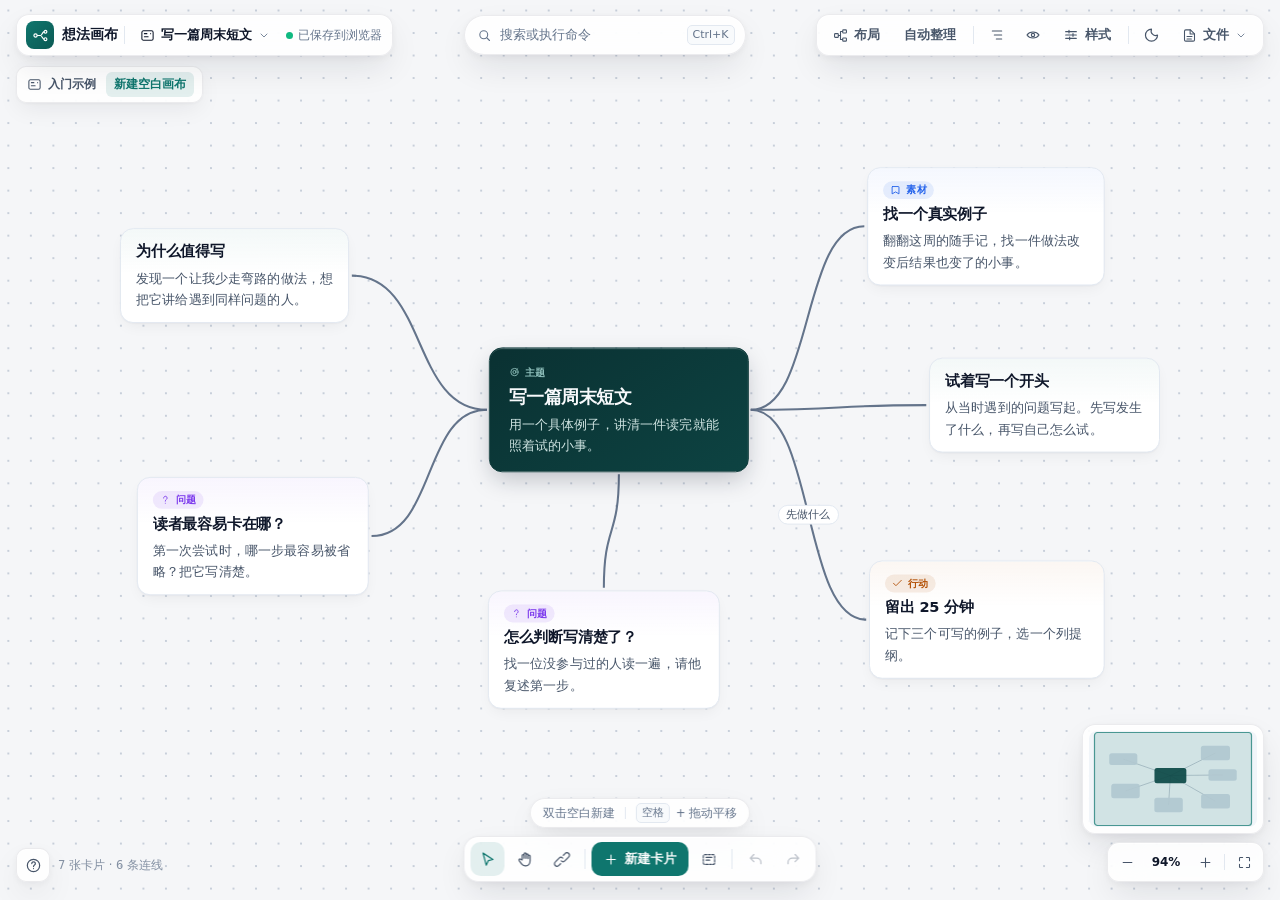
==== 想法画布.html @ 74982b22 "发布 2.1.1：修复 13 处剪贴板、大纲、导出与 MCP 边界缺陷并补充回归测试" ====
<!doctype html>
<html lang="zh-CN">
<head>
<meta charset="utf-8">
<meta name="viewport" content="width=device-width, initial-scale=1">
<meta name="color-scheme" content="light">
<!-- LOCAL_CANVAS_SYNC -->
<title>想法画布</title>
<style>
:root {
  --chrome-top: 14px;
  --ink: #0f172a;
  --ink-soft: #475569;
  --muted: #64748b;
  --green: #0f766e;
  --green-dark: #115e59;
  --green-light: color-mix(in srgb, var(--board-accent, var(--green)) 11%, transparent);
  --paper: #ffffff;
  --surface: #ffffff;
  --glass: rgba(255, 255, 255, 0.86);
  --glass-highlight: inset 0 1px 0 rgba(255, 255, 255, 0.78);
  --glass-hover: rgba(15, 23, 42, 0.055);
  --border-subtle: rgba(15, 23, 42, 0.08);
  --line: #e2e8f0;
  --canvas: #f5f6f8;
  --shadow: 0 1px 3px rgba(15, 23, 42, 0.04), 0 8px 24px -4px rgba(15, 23, 42, 0.08);
  --shadow-island: var(--glass-highlight), 0 2px 8px rgba(15, 23, 42, 0.05), 0 14px 34px -6px rgba(15, 23, 42, 0.12);
  --surface-sub: #f1f5f9;
  --kbd-bg: #f8fafc;
  --kbd-border: #e2e8f0;
  --card-divider: rgba(15, 23, 42, 0.07);
  font-family: -apple-system, BlinkMacSystemFont, "Inter", "PingFang SC", "Microsoft YaHei", system-ui, sans-serif;
  font-size: 14px;
  color: var(--ink);
  -webkit-font-smoothing: antialiased;
}
:root[data-desktop="macos"]:not([data-fullscreen="true"]) {
  --chrome-top: 30px;
}
:root[data-chrome="dark"] {
  --ink: #f1f5f9;
  --ink-soft: #cbd5e1;
  --muted: #94a3b8;
  --green: #10b981;
  --green-dark: #059669;
  --green-light: color-mix(in srgb, var(--board-accent, var(--green)) 18%, transparent);
  --paper: #191d24;
  --surface: #1d212b;
  --glass: rgba(24, 27, 34, 0.86);
  --glass-highlight: inset 0 1px 0 rgba(255, 255, 255, 0.08);
  --glass-hover: rgba(255, 255, 255, 0.08);
  --border-subtle: rgba(255, 255, 255, 0.10);
  --line: #2a303c;
  --shadow: 0 2px 8px rgba(0, 0, 0, 0.35), 0 12px 30px rgba(0, 0, 0, 0.45);
  --shadow-island: var(--glass-highlight), 0 0 0 1px rgba(255, 255, 255, 0.07), 0 16px 38px rgba(0, 0, 0, 0.55);
  --surface-sub: #222730;
  --kbd-bg: #242933;
  --kbd-border: #333a47;
  --card-divider: rgba(255, 255, 255, 0.09);
}
* { box-sizing: border-box; }
[hidden] { display: none !important; }
body { margin: 0; height: 100vh; height: 100dvh; overflow: hidden; background: var(--canvas); }
button, input, textarea { font: inherit; color: inherit; }
button { border: 0; background: none; cursor: pointer; touch-action: manipulation; }
button:disabled { opacity: .36; cursor: default; }
button:focus-visible, input:focus-visible, textarea:focus-visible, [tabindex]:focus-visible {
  outline: 2px solid var(--board-accent, var(--green)); outline-offset: 2px;
}
svg { display: block; }
.icon { width: 17px; height: 17px; flex: none; fill: none; stroke: currentColor; stroke-width: 1.7; stroke-linecap: round; stroke-linejoin: round; }
.icon-library { position: absolute; width: 0; height: 0; overflow: hidden; }
::-webkit-scrollbar { width: 6px; height: 6px; }
::-webkit-scrollbar-track { background: transparent; }
::-webkit-scrollbar-thumb { background: rgba(15, 23, 42, 0.16); border-radius: 999px; }
::-webkit-scrollbar-thumb:hover { background: rgba(15, 23, 42, 0.28); }
:root[data-chrome="dark"] ::-webkit-scrollbar-thumb { background: rgba(255, 255, 255, 0.18); }
:root[data-chrome="dark"] ::-webkit-scrollbar-thumb:hover { background: rgba(255, 255, 255, 0.30); }
@media (prefers-reduced-motion: no-preference) {
  .btn:active:not(:disabled), .icon-btn:active:not(:disabled), button.card-chip:active, .tone-btn:active, .inspector-theme-card:active {
    transform: scale(0.96);
  }
}

/* Floating Top Islands */
.bar {
  position: fixed; top: var(--chrome-top); left: 16px; right: 16px; z-index: 10;
  display: flex; align-items: center; justify-content: space-between; gap: 12px;
  pointer-events: none; transition: top .18s ease;
}
.bar-left, .bar-right, .search-trigger {
  pointer-events: auto;
  background: var(--glass);
  backdrop-filter: blur(18px) saturate(180%);
  -webkit-backdrop-filter: blur(18px) saturate(180%);
  border: 1px solid var(--border-subtle);
  box-shadow: var(--shadow-island);
}
.bar-left, .bar-right, .brand, .board-trigger, .search-trigger, .status, .btn { display: flex; align-items: center; }
.bar-left, .bar-right {
  min-width: 0; height: 42px; padding: 4px 6px; gap: 4px; border-radius: 13px;
}
.brand { gap: 8px; flex: none; font-size: 14px; font-weight: 680; white-space: nowrap; letter-spacing: -.01em; padding-left: 3px; }
.brand-mark {
  display: grid; place-items: center; width: 28px; height: 28px; border-radius: 8px;
  color: #fff; background: linear-gradient(135deg, var(--board-accent, #0f766e), color-mix(in srgb, var(--board-accent, #0f766e) 76%, #000));
}
.brand-mark .icon { width: 17px; height: 17px; stroke-width: 1.65; }
.bar-separator { width: 1px; height: 18px; background: var(--line); margin: 0 3px; flex: none; }
.board-trigger {
  min-width: 0; gap: 6px; height: 32px; padding: 0 8px; border-radius: 8px;
  color: var(--ink); font-size: 13px; font-weight: 600; max-width: 190px;
}
.board-trigger:hover, .board-trigger[aria-expanded="true"], .btn-quiet:hover:not(:disabled) { background: var(--glass-hover); }
.board-trigger .icon, .search-trigger .icon, .btn .icon { width: 15px; height: 15px; }
.board-trigger .chevron, .btn .chevron { width: 12px; color: var(--muted); }
#board-title { white-space: nowrap; overflow: hidden; text-overflow: ellipsis; }

.search-trigger {
  width: clamp(190px, 22vw, 300px); height: 40px; padding: 0 10px 0 12px; gap: 8px;
  border-radius: 999px; text-align: left; color: var(--muted); font-size: 13px;
  transition: border-color .15s ease, box-shadow .15s ease;
}
.search-trigger:hover, .search-trigger[aria-expanded="true"] { border-color: var(--board-accent, var(--green)); }
.search-trigger .shortcut { margin-left: auto; }
.shortcut, kbd {
  font: 11px/1.25 -apple-system, BlinkMacSystemFont, system-ui, sans-serif;
  white-space: nowrap; padding: 2px 5px; border-radius: 5px;
  color: var(--muted); background: var(--kbd-bg); border: 1px solid var(--kbd-border);
}
.status { margin-inline: 4px; gap: 5px; white-space: nowrap; font-size: 11.5px; color: var(--muted); transition: margin .2s ease; }
.status-label { max-width: 140px; overflow: hidden; transition: max-width .24s ease, opacity .2s ease; }
.status[data-quiet="true"][data-state="ok"] { margin-inline: 2px 4px; }
.status[data-quiet="true"][data-state="ok"] .status-label { max-width: 0; opacity: 0; }
.status-dot { width: 7px; height: 7px; border-radius: 50%; background: #10b981; flex: none; }
.status[data-state="pending"] .status-dot { background: #f59e0b; }
.status[data-state="error"] { color: #d97706; }
.status[data-state="error"] .status-dot { background: #ef4444; }
.btn { padding: 0 10px; height: 32px; gap: 6px; border-radius: 8px; font-size: 12.5px; font-weight: 600; white-space: nowrap; justify-content: center; transition: background .12s ease, filter .12s ease; }
.btn-quiet { color: var(--ink-soft); }
.btn-primary { color: #fff; background: var(--board-accent, var(--green)); }
.btn-primary:hover:not(:disabled) { filter: brightness(0.92); }
.btn-outline { border: 1px solid var(--line); background: var(--paper); color: var(--ink); }
.btn-outline:hover:not(:disabled) { background: var(--glass-hover); }
.btn-danger { color: #dc2626; }
:root[data-chrome="dark"] .btn-danger { color: #f87171; }

.popover {
  pointer-events: auto; position: fixed; top: calc(var(--chrome-top) + 50px); padding: 6px; width: 262px;
  background: var(--glass); backdrop-filter: blur(20px) saturate(180%); -webkit-backdrop-filter: blur(20px) saturate(180%);
  border: 1px solid var(--border-subtle); border-radius: 14px; box-shadow: var(--shadow-island);
}
#board-menu { left: 16px; }
#file-menu { right: 16px; }
.menu-title { padding: 6px 9px 4px; font-weight: 620; font-size: 11.5px; color: var(--muted); }
.menu-divider { height: 1px; background: var(--line); margin: 5px 4px; }
#board-list { max-height: 255px; overflow-y: auto; }
.menu-item { display: flex; width: 100%; align-items: center; gap: 9px; text-align: left; min-height: 36px; padding: 6px 9px; border-radius: 8px; font-size: 13px; color: var(--ink); }
.menu-item:hover:not(:disabled), .menu-item[aria-current="true"] { background: var(--glass-hover); }
.menu-item > span { flex: 1; min-width: 0; overflow: hidden; text-overflow: ellipsis; white-space: nowrap; }
.menu-item .icon { width: 15px; height: 15px; color: var(--ink-soft); flex: none; }
.menu-item .end-icon { color: var(--board-accent, var(--green)); flex: none; }
.menu-count { font-size: 11px; color: var(--muted); font-variant-numeric: tabular-nums; flex: none !important; margin-left: auto; }
.menu-item.is-child { padding-left: calc(9px + 14px * var(--board-depth, 0)); }
.menu-branch-glyph { flex: none !important; color: var(--muted); font-size: 11px; opacity: .75; }

.palette-backdrop {
  pointer-events: auto; position: fixed; inset: 0; z-index: 1;
  background: rgba(15, 23, 42, 0.18); backdrop-filter: blur(2px); -webkit-backdrop-filter: blur(2px);
}
:root[data-chrome="dark"] .palette-backdrop { background: rgba(2, 6, 23, 0.42); }
.search-panel {
  left: 50%; transform: translateX(-50%); top: calc(var(--chrome-top) + 50px); z-index: 2;
  width: min(520px, calc(100vw - 32px)); padding: 8px; border-radius: 16px;
  background: color-mix(in srgb, var(--paper) 94%, transparent);
}
.search-box {
  display: flex; align-items: center; gap: 10px; padding: 0 10px; height: 42px;
  border-radius: 10px; background: var(--surface-sub); color: var(--board-accent, var(--green));
}
.search-box input { min-width: 0; width: 100%; border: 0; background: none; outline: none; color: var(--ink); font-size: 13.5px; }
.search-box input:focus-visible { outline: none; }
#search-results { max-height: min(380px, 55dvh); overflow-y: auto; margin-top: 4px; }
.search-empty { margin: 0; padding: 18px 8px; color: var(--muted); text-align: center; font-size: 13px; }
.search-result { width: 100%; text-align: left; padding: 9px 10px; border-radius: 9px; margin-top: 2px; }
.search-result[aria-selected="true"], .search-result:hover { background: var(--glass-hover); }
.search-result strong, .search-result small { display: block; overflow: hidden; text-overflow: ellipsis; white-space: nowrap; }
.search-result strong { font-size: 13.5px; font-weight: 600; color: var(--ink); }
.search-result small { margin-top: 3px; color: var(--muted); font-size: 12px; }
.search-result-main { display: flex; align-items: center; gap: 7px; min-width: 0; flex: 1; }
.search-tone-dot { width: 8px; height: 8px; border-radius: 50%; flex: none; }
.search-mark {
  background: color-mix(in srgb, var(--board-accent, var(--green)) 20%, transparent);
  color: inherit; border-radius: 3px; padding: 0 2px; font-weight: 650;
}
.search-result.is-command { display: flex; align-items: center; gap: 10px; padding: 8px 10px; }
.search-result.is-command .icon { width: 16px; height: 16px; color: var(--ink-soft); flex: none; }
.search-result.is-command strong { flex: 1; min-width: 0; font-weight: 560; }
.search-result.is-command kbd { flex: none; }
.search-section { padding: 8px 10px 3px; font-size: 11px; font-weight: 620; color: var(--muted); }
.search-footer {
  display: flex; align-items: center; justify-content: center; flex-wrap: wrap; gap: 12px;
  padding: 7px 10px 3px; margin-top: 4px; border-top: 1px solid var(--line);
  font-size: 11px; color: var(--muted);
}
.search-footer span { display: inline-flex; align-items: center; gap: 4px; }

/* Fullscreen Canvas Stage */
.stage { position: fixed; inset: 0; overflow: hidden; background: var(--canvas); }
#viewport {
  position: absolute; inset: 0; outline: none; touch-action: none; user-select: none; isolation: isolate;
  background-image: radial-gradient(circle at 1px 1px, var(--grid-dots, #94a3b866) 1px, transparent 1.1px);
  background-size: 24px 24px;
}
#viewport[data-grid="lines"] {
  background-image: linear-gradient(to right, var(--grid-ink) 1px, transparent 1px), linear-gradient(to bottom, var(--grid-ink) 1px, transparent 1px);
}
#viewport[data-grid="none"] { background-image: none; }
#viewport.is-hand, #viewport.is-hand .card { cursor: grab; }
#viewport.is-link, #viewport.is-link .card { cursor: crosshair; }
#viewport.is-moving, #viewport.is-moving .card { cursor: grabbing; }
#world { position: absolute; width: 1px; height: 1px; inset: 0 auto auto 0; transform-origin: 0 0; pointer-events: none; }
#cards { position: absolute; inset: 0; pointer-events: none; }
#connections { position: absolute; inset: 0; width: 1px; height: 1px; overflow: visible; pointer-events: none; }
.edge { fill: none; stroke: #94a3b8; stroke-width: 1.5; vector-effect: non-scaling-stroke; marker-end: url(#arrow); transition: opacity .15s ease; }
.edge.branch { stroke: #64748b; }
.edge.selected { stroke: var(--board-accent, #0f766e); stroke-width: 2.4; marker-end: url(#arrow-selected); }
.edge-hit { fill: none; stroke: transparent; stroke-width: 16px; vector-effect: non-scaling-stroke; pointer-events: stroke; cursor: pointer; }
.edge-label { font-size: 11.5px; font-weight: 550; fill: var(--ink-soft); pointer-events: none; }
.edge-label-bg { fill: var(--paper); stroke: var(--line); stroke-width: 1; vector-effect: non-scaling-stroke; pointer-events: none; }
.edge-preview { stroke: var(--board-accent, #0f766e); stroke-width: 1.8; stroke-dasharray: 6 5; fill: none; vector-effect: non-scaling-stroke; marker-end: url(#arrow-selected); }

/* Refined Card Design System */
.card[data-tone="topic"] {
  --card-bg: linear-gradient(145deg, var(--topic-bg-start, #163029), var(--topic-bg-end, #1f4238)); --card-line: var(--topic-line, #1b3a31);
  --card-ink: #f8fafc; --card-sub: var(--topic-sub, #d1fae5); --card-accent: var(--topic-accent, #6ee7b7); --map-color: var(--topic-map, #1f4238);
}
.card[data-tone="idea"] {
  --card-bg: #ffffff; --card-line: #e2e8f0;
  --card-ink: #0f172a; --card-sub: #475569; --card-accent: #0f766e; --map-color: #94a3b8;
}
.card[data-tone="question"] {
  --card-bg: #ffffff; --card-line: #e2e8f0;
  --card-ink: #0f172a; --card-sub: #475569; --card-accent: #7c3aed; --map-color: #a78bfa;
}
.card[data-tone="action"] {
  --card-bg: #ffffff; --card-line: #e2e8f0;
  --card-ink: #0f172a; --card-sub: #475569; --card-accent: #b45309; --map-color: #fbbf24;
}
.card[data-tone="reference"] {
  --card-bg: #ffffff; --card-line: #e2e8f0;
  --card-ink: #0f172a; --card-sub: #475569; --card-accent: #2563eb; --map-color: #60a5fa;
}
:root[data-chrome="dark"] .card[data-tone="idea"] { --card-bg: #181c24; --card-line: #2a303c; --card-ink: #f1f5f9; --card-sub: #cbd5e1; --card-accent: #10b981; }
:root[data-chrome="dark"] .card[data-tone="question"] { --card-bg: #181c24; --card-line: #2a303c; --card-ink: #f1f5f9; --card-sub: #cbd5e1; --card-accent: #a78bfa; }
:root[data-chrome="dark"] .card[data-tone="action"] { --card-bg: #181c24; --card-line: #2a303c; --card-ink: #f1f5f9; --card-sub: #cbd5e1; --card-accent: #f59e0b; }
:root[data-chrome="dark"] .card[data-tone="reference"] { --card-bg: #181c24; --card-line: #2a303c; --card-ink: #f1f5f9; --card-sub: #cbd5e1; --card-accent: #60a5fa; }

.card {
  position: absolute; left: 0; top: 0; contain: layout style; display: grid; grid-template-rows: minmax(0,1fr);
  background: var(--card-bg); color: var(--card-ink); border: 1px solid var(--card-line);
  border-radius: 14px;
  box-shadow: 0 1px 2px rgba(15, 23, 42, 0.04), 0 6px 16px -4px rgba(15, 23, 42, 0.06);
  cursor: grab; pointer-events: auto;
  transition: box-shadow .16s ease, border-color .16s ease, opacity .16s ease;
}
.card:not([data-tone="topic"]):not([data-shape="plain"]):not([data-profile="empty"]):not([data-custom-fill]) {
  background-image: linear-gradient(180deg, color-mix(in srgb, var(--card-accent) 5%, transparent) 0%, transparent 48px);
}
.card:hover:not(.is-editing) {
  box-shadow: 0 4px 12px rgba(15, 23, 42, 0.06), 0 14px 26px -4px rgba(15, 23, 42, 0.09);
}
.card.is-dragging {
  z-index: 5; cursor: grabbing; will-change: transform;
  box-shadow: 0 16px 36px -6px rgba(15, 23, 42, 0.18), 0 4px 12px rgba(15, 23, 42, 0.08);
}
.card.is-drop-parent {
  border-color: var(--board-accent, var(--green));
  box-shadow: 0 0 0 2px var(--board-accent, var(--green)), 0 0 0 7px color-mix(in srgb, var(--board-accent, var(--green)) 18%, transparent), 0 14px 30px -6px rgba(15, 23, 42, 0.16);
}
.card.is-drop-parent::after {
  content: "松手设为子分支"; position: absolute; left: 50%; top: calc(100% + 8px); transform: translateX(-50%);
  padding: 3px 9px; border-radius: 999px; white-space: nowrap; pointer-events: none;
  background: var(--board-accent, var(--green)); color: #fff; font-size: 11px; font-weight: 640;
  box-shadow: 0 4px 12px rgba(15, 23, 42, 0.16);
}
@keyframes remote-flash {
  0% { box-shadow: 0 0 0 2px var(--board-accent, var(--green)), 0 0 0 8px color-mix(in srgb, var(--board-accent, var(--green)) 22%, transparent); }
  100% { box-shadow: 0 0 0 0 transparent, 0 0 0 0 transparent; }
}
.card.is-remote-updated { animation: remote-flash 1.8s cubic-bezier(.22, 1, .36, 1); }
.card[data-tone="topic"] {
  box-shadow: inset 0 1px 0 rgba(255, 255, 255, 0.16), 0 10px 26px -4px rgba(15, 23, 42, 0.26);
}
.card.selected, .card.link-target {
  outline: none;
  border-color: var(--board-accent, var(--green));
  box-shadow: 0 0 0 1px var(--board-accent, var(--green)), 0 0 0 4px color-mix(in srgb, var(--board-accent, var(--green)) 15%, transparent), 0 12px 28px -6px rgba(15, 23, 42, 0.14);
  z-index: 2;
}
.card:focus-visible {
  outline: none;
  box-shadow: 0 0 0 1px var(--board-accent, var(--green)), 0 0 0 4px color-mix(in srgb, var(--board-accent, var(--green)) 16%, transparent), 0 10px 24px rgba(15, 23, 42, 0.12);
}
.card-copy { display: flex; flex-direction: column; min-height: 0; overflow: hidden; padding: 14px 16px 13px; border-radius: inherit; }
.card[data-tone="topic"] .card-copy { padding: 18px 20px 16px; }
.card-type {
  display: inline-flex; align-items: center; gap: 5px; align-self: flex-start;
  font-size: 11px; line-height: 15px; font-weight: 620; color: var(--card-accent); letter-spacing: .01em;
}
.card:not([data-tone="topic"]):not([data-profile="title"]) .card-type {
  padding: 2px 7px; border-radius: 999px;
  background: color-mix(in srgb, var(--card-accent) 10%, transparent);
}
.card-type .icon { width: 12.5px; height: 12.5px; stroke-width: 1.85; }
.card:is([data-profile="note"],[data-profile="image"]) { width: max-content; }
.card-title {
  flex: none; margin: 0 0 6px; font-size: 15.5px; line-height: 1.38; font-weight: 680;
  letter-spacing: -.015em; text-wrap: balance; overflow-wrap: anywhere;
}
.card-type:not([hidden]) + .card-title { margin-top: 6px; }
.card[data-tone="topic"] .card-title { font-size: 19px; line-height: 1.3; font-weight: 720; letter-spacing: -.018em; }
.card-body { color: var(--card-sub); font-size: 13.5px; line-height: 1.66; overflow-wrap: anywhere; }
.card-body.is-plain { white-space: pre-wrap; }
.card-cover { align-self: flex-start; max-width: 100%; margin-top: 4px; overflow: hidden; border-radius: 8px; }
.card-cover:not([hidden]) + .card-body { margin-top: 8px; }
.card-cover img { display: block; max-width: 100%; max-height: 240px; cursor: zoom-in; }
.card-body img { cursor: zoom-in; border-radius: 7px; }
.card[data-profile="title"], .card[data-profile="empty"] { border-radius: 999px; }
.card[data-profile="title"] .card-copy, .card[data-profile="empty"] .card-copy {
  display: flex; flex-direction: row; align-items: center; gap: 8px; padding: 0 14px;
}
.card:is([data-profile="title"],[data-profile="empty"]) .card-title {
  display: -webkit-box; -webkit-line-clamp: 2; -webkit-box-orient: vertical; overflow: hidden;
  flex: 1; margin: 0; font-size: 14.5px; font-weight: 620;
}
.card[data-tone="topic"][data-profile="title"] .card-title { font-size: 17px; font-weight: 700; }
.card[data-profile="title"] .card-type span { display: none; }
.card[data-profile="empty"] { background: var(--glass); border: 1.5px dashed var(--line); color: var(--muted); box-shadow: none; }
.card[data-profile="empty"] .card-title { font-size: 13px; font-weight: 560; }
.card:is([data-profile="title"],[data-profile="empty"]) .card-size { display: none; }
#viewport.is-overview .card[data-profile="title"] .card-title { font-size: 18px; }
#viewport.is-overview .card[data-tone="topic"][data-profile="title"] .card-title { font-size: 21px; }

.flow-text :is(p, div, h2, h3, blockquote, ul, ol) { margin: 0 0 .45em; }
.flow-text :is(h2, h3) { font-size: 1.08em; font-weight: 700; line-height: 1.38; }
.flow-text :is(ul, ol) { padding-inline-start: 1.45em; }
.flow-text blockquote { border-inline-start: 2.5px solid var(--card-accent); padding-inline-start: .75em; opacity: .88; }
.flow-text > :last-child { margin-bottom: 0; }
.flow-text code {
  font-family: ui-monospace, SFMono-Regular, Menlo, monospace; font-size: .88em;
  padding: 1px 5px; border-radius: 5px; background: rgba(15, 23, 42, 0.06);
}
.flow-text pre {
  margin: 4px 0; padding: 8px 10px; border-radius: 8px; background: rgba(15, 23, 42, 0.05);
  overflow-x: auto; font-family: ui-monospace, SFMono-Regular, Menlo, monospace; font-size: 12px; line-height: 1.5;
}
.flow-text a { color: var(--board-accent, var(--green)); text-decoration: underline; text-underline-offset: 2px; cursor: pointer; }
.card[data-tone="topic"] .flow-text a { color: var(--card-sub); }
.card[data-tone="topic"] .flow-text code { background: rgba(255, 255, 255, 0.16); }
:root[data-chrome="dark"] .flow-text code { background: rgba(255, 255, 255, 0.09); }
:root[data-chrome="dark"] .flow-text pre { background: rgba(255, 255, 255, 0.06); }

.card-port {
  position: absolute; height: 10px; width: 10px; padding: 0; appearance: none; -webkit-appearance: none;
  background: var(--paper); border: 1.75px solid var(--board-accent, var(--green)); border-radius: 50%;
  box-shadow: 0 1px 4px rgba(15, 23, 42, 0.16); cursor: crosshair; opacity: 0; pointer-events: none;
  transition: opacity .12s ease, scale .12s ease, background .12s ease;
}
.card-port::after { content: ""; position: absolute; inset: -7px; border-radius: 50%; }
.card-port[data-port-side="right"] { right: -5px; top: 50%; transform: translateY(-50%); }
.card-port[data-port-side="left"] { left: -5px; top: 50%; transform: translateY(-50%); }
.card-port[data-port-side="top"] { top: -5px; left: 50%; transform: translateX(-50%); }
.card-port[data-port-side="bottom"] { bottom: -5px; left: 50%; transform: translateX(-50%); }
.card-port:hover { scale: 1.35; background: var(--board-accent, var(--green)); }
.card-size {
  position: absolute; bottom: 14px; right: -3.5px; width: 5px; height: 22px; border-radius: 999px;
  border: 1.5px solid var(--board-accent, var(--green)); background: var(--paper); cursor: ew-resize; padding: 0;
  opacity: 0; pointer-events: none; box-shadow: 0 1px 4px rgba(15, 23, 42, 0.16);
  transition: opacity .12s ease, width .12s ease, background .12s ease;
}
.card-size::after { content: ""; position: absolute; inset: -7px; }
.card-size .icon { display: none; }
.card-size:hover { width: 7px; background: var(--board-accent, var(--green)); }
#viewport:not(.is-hand):not(.is-link) .card:hover .card-port,
#viewport:not(.is-hand):not(.is-link) .card.selected :is(.card-port,.card-size),
#viewport:not(.is-hand):not(.is-link) .card:focus-within .card-port { opacity: 1; pointer-events: auto; }
#viewport.is-zoomed-out .card :is(.card-port,.card-size) { opacity: 0; pointer-events: none; }
.marquee { position: absolute; pointer-events: none; border: 1.5px solid var(--board-accent, var(--green)); background: color-mix(in srgb, var(--board-accent, var(--green)) 12%, transparent); border-radius: 6px; }

/* Bottom Centered Floating Dock (replaces old left rail) */
.rail, .panel, .float-controls, .selection-tools, .tip {
  background: var(--glass);
  backdrop-filter: blur(18px) saturate(180%);
  -webkit-backdrop-filter: blur(18px) saturate(180%);
  border: 1px solid var(--border-subtle);
  box-shadow: var(--shadow-island);
}
.rail {
  position: fixed; bottom: 18px; left: 50%; transform: translateX(-50%); z-index: 8;
  display: flex; align-items: center; gap: 3px; padding: 5px 6px; border-radius: 15px;
}
.rail-divider { background: var(--line); width: 1px; height: 20px; margin: 0 3px; flex: none; }
.rail .btn-primary { height: 34px; padding: 0 12px; border-radius: 10px; font-size: 12.5px; }
.icon-btn { width: 32px; height: 32px; display: grid; place-items: center; border-radius: 8px; color: var(--ink-soft); padding: 0; transition: background .12s ease, color .12s ease; }
.rail .icon-btn { width: 34px; height: 34px; border-radius: 10px; }
.icon-btn:hover:not(:disabled) { background: var(--glass-hover); color: var(--ink); }
.icon-btn[aria-pressed="true"] { background: var(--green-light); color: var(--board-accent, var(--green)); }
.arrange-btn { color: var(--ink-soft); }
.bar-right :is(.btn, .icon-btn)[aria-expanded="true"] { background: var(--green-light); color: var(--board-accent, var(--green)); }
.quick-arrange-btn { color: var(--ink-soft); }

.sample {
  position: fixed; left: 16px; top: calc(var(--chrome-top) + 52px); z-index: 6;
  display: flex; gap: 10px; align-items: center; padding: 5px 8px 5px 10px;
  border-radius: 10px; background: var(--glass); backdrop-filter: blur(14px);
  border: 1px solid var(--border-subtle); box-shadow: var(--shadow);
}
.sample-label { display: flex; gap: 6px; align-items: center; font-size: 12px; color: var(--ink-soft); font-weight: 600; }
.sample-label .icon { width: 15px; height: 15px; }
.sample-action { color: var(--board-accent, var(--green)); font-size: 12px; font-weight: 600; padding: 4px 8px; border-radius: 6px; background: var(--green-light); }
.sample-action:hover { filter: brightness(0.95); }

.nav { position: fixed; bottom: 18px; right: 16px; z-index: 7; display: grid; gap: 8px; justify-items: end; }
.panel { position: relative; border-radius: 13px; overflow: hidden; }
.map-close {
  position: absolute; top: 8px; right: 8px; width: 22px; height: 22px; border-radius: 6px; z-index: 2;
  background: var(--glass); border: 1px solid var(--border-subtle); opacity: 0; transition: opacity .14s ease, background .12s ease;
}
.map-close .icon { width: 12px; height: 12px; }
#map-panel:hover .map-close, #map-panel:focus-within .map-close { opacity: 1; }
#minimap { display: block; width: 168px; height: 96px; margin: 6px; border-radius: 8px; cursor: crosshair; touch-action: none; background: var(--surface-sub); }
.float-controls { border-radius: 12px; padding: 4px; display: flex; align-items: center; gap: 1px; }
.float-controls .icon-btn { width: 30px; height: 30px; border-radius: 8px; }
.float-controls .icon { width: 15px; height: 15px; }
.zoom-value { min-width: 46px; height: 30px; padding: 0 4px; border-radius: 7px; font-size: 12px; font-weight: 550; font-variant-numeric: tabular-nums; }
.zoom-value:hover { background: var(--glass-hover); }
.nav-divider { width: 1px; height: 16px; margin: 0 3px; background: var(--line); }

.stage-meta { position: fixed; display: flex; bottom: 18px; left: 16px; z-index: 7; align-items: center; gap: 8px; }
.help-btn {
  background: var(--glass); backdrop-filter: blur(14px); border: 1px solid var(--border-subtle);
  box-shadow: var(--shadow-island); border-radius: 10px; width: 34px; height: 34px;
}
#counts { color: var(--muted); font-size: 11.5px; white-space: nowrap; opacity: .78; }

.tip {
  position: fixed; left: 50%; bottom: 72px; transform: translateX(-50%); z-index: 7;
  max-width: calc(100vw - 32px); border-radius: 999px; display: flex; gap: 8px; align-items: center;
  min-height: 30px; padding: 4px 12px; font-size: 11.5px; color: var(--muted); white-space: nowrap;
  pointer-events: none;
}
.tip span { display: flex; align-items: center; gap: 6px; }
.tip-divider { width: 1px; height: 12px; background: var(--line); margin-inline: 2px; }
.link-tip { color: var(--board-accent, var(--green)); font-weight: 580; }

/* Proximity Floating Contextual Selection Bar */
.selection-tools {
  position: fixed; z-index: 9; left: 0; top: 0;
  display: flex; align-items: center; flex-wrap: nowrap; gap: 2px;
  height: 40px; padding: 4px 6px; border-radius: 12px;
  width: max-content; max-width: calc(100vw - 32px); white-space: nowrap;
  transition: opacity .12s ease;
}
.selection-tools .btn { height: 30px; padding: 0 8px; font-size: 12px; border-radius: 7px; }
.selection-tools .icon-btn { height: 30px; width: 30px; border-radius: 7px; }
.selection-tools .icon { width: 15px; height: 15px; }
.selected-count { padding: 0 7px; font-size: 11.5px; font-weight: 600; color: var(--muted); }

.empty {
  position: absolute; top: 45%; left: 50%; transform: translate(-50%, -50%); max-width: calc(100% - 54px);
  width: 330px; border: 1.5px dashed var(--line); border-radius: 20px; padding: 28px 22px;
  background: var(--glass); backdrop-filter: blur(14px); text-align: center; pointer-events: none;
}
.empty-glyph { display: grid; place-items: center; width: 46px; height: 46px; border-radius: 14px; margin: 0 auto 12px; color: var(--board-accent, var(--green)); background: var(--green-light); }
.empty-glyph .icon { width: 22px; height: 22px; }
.empty h2 { margin: 0; font-size: 17px; font-weight: 680; }
.empty p { margin: 7px 0 16px; color: var(--muted); font-size: 13px; }
.empty button { pointer-events: auto; margin: 0 auto; height: 36px; padding: 0 16px; border-radius: 10px; }

.toast {
  position: fixed; z-index: 20; top: calc(var(--chrome-top) + 50px); left: 50%; transform: translateX(-50%);
  max-width: calc(100vw - 32px); padding: 8px 14px; background: #0f172a; color: #f8fafc;
  border-radius: 999px; font-size: 12.5px; font-weight: 540; box-shadow: var(--shadow-island);
  pointer-events: none; text-align: center;
}
.toast[data-kind="error"] { background: #b91c1c; }
:root[data-chrome="dark"] .toast { background: #222733; color: #f8fafc; border: 1px solid rgba(255, 255, 255, 0.14); }
:root[data-chrome="dark"] .toast[data-kind="error"] { background: #991b1b; border-color: rgba(248, 113, 113, 0.35); }

dialog {
  width: min(552px, calc(100vw - 28px)); max-height: calc(100dvh - 28px);
  color: var(--ink); background: var(--paper);
  border: 1px solid var(--border-subtle); border-radius: 18px; padding: 0;
  box-shadow: 0 24px 80px rgba(15, 23, 42, 0.28);
}
dialog::backdrop { background: rgba(15, 23, 42, 0.42); backdrop-filter: blur(4px); }
.dialog-form, .help-content { padding: 22px; }
.dialog-header { display: flex; justify-content: space-between; align-items: center; gap: 10px; margin-bottom: 14px; }
.dialog-header h2 { margin: 0; font-size: 17px; font-weight: 700; }
.dialog-header .icon-btn { width: 30px; height: 30px; }
.field-label { display: block; color: var(--ink-soft); font-weight: 600; font-size: 12px; margin-bottom: 7px; }
.field {
  width: 100%; border: 1px solid var(--line); background: var(--paper); color: var(--ink);
  border-radius: 10px; padding: 9px 12px; outline-color: var(--board-accent, var(--green)); overflow-wrap: anywhere;
}
#note-dialog { width: min(640px, calc(100vw - 28px)); }
.note-header-actions { display: flex; align-items: center; gap: 8px; flex-wrap: wrap; justify-content: flex-end; }
.note-title-group { margin-top: 2px; }
#note-title {
  font-size: 20px; font-weight: 700; letter-spacing: -.018em; line-height: 1.3;
  border: 0; border-bottom: 1px solid var(--line); border-radius: 0; padding: 2px 0 10px;
  background: transparent;
}
#note-title:focus, #note-title:focus-visible { border-bottom-color: var(--board-accent, var(--green)); outline: none; }
.note-editor { background: var(--paper); border: 1px solid var(--line); border-radius: 12px; overflow: hidden; }
.note-editor:focus-within { border-color: var(--board-accent, var(--green)); }
.format-bar { display: flex; flex-wrap: wrap; gap: 3px; align-items: center; padding: 6px; background: var(--surface-sub); border-bottom: 1px solid var(--line); }
.format-bar .icon-btn { width: 32px; height: 30px; }
.format-bar .icon { width: 15px; height: 15px; }
.format-bar .btn { gap: 5px; padding-inline: 8px; min-height: 30px; height: 30px; font-size: 12px; }
.format-bar .separator { width: 1px; height: 18px; margin-inline: 3px; background: var(--line); }
.format-mark { font-size: 14px; }
.format-heading { font-size: 13.5px; font-weight: 740; }
.note-body {
  min-height: 160px; max-height: min(46dvh, 420px); overflow: auto; padding: 14px 16px;
  line-height: 1.68; outline: none; overflow-wrap: anywhere; position: relative;
}
.note-body[data-empty="true"]::before { content: attr(data-placeholder); position: absolute; color: var(--muted); pointer-events: none; }
.note-body img { display: block; max-width: 100%; max-height: 380px; object-fit: contain; margin: 6px 0; border-radius: 6px; }
.note-body img.is-picked { outline: 2px solid var(--board-accent, var(--green)); outline-offset: 2px; }
.note-image-status { color: #d97706; font-size: 12px; padding: 0 14px 7px; margin: 0; }
.field-group + .field-group { margin-top: 14px; }
.tones { display: flex; flex-wrap: wrap; gap: 5px; }
.tone-btn { min-height: 26px; display: inline-flex; align-items: center; gap: 5px; padding: 2px 9px; border-radius: 999px; border: 1px solid var(--line); font-size: 11.5px; background: var(--surface-sub); }
.tone-btn:hover, .tone-btn[aria-pressed="true"] { background: var(--green-light); border-color: var(--board-accent, var(--green)); font-weight: 600; }
.tone-dot { width: 8px; height: 8px; border-radius: 50%; background: var(--tone-dot); }
.dialog-footer { display: flex; align-items: center; justify-content: space-between; gap: 8px; margin-top: 18px; }
.dialog-footer .btn { min-width: 72px; height: 34px; }
.dialog-note { color: var(--muted); font-size: 12px; }
#help-dialog { width: min(680px, calc(100vw - 28px)); }
.help-grid { display: grid; grid-template-columns: repeat(2, minmax(0, 1fr)); gap: 16px 24px; }
.help-group h3 { margin: 0 0 6px; font-size: 11.5px; font-weight: 680; color: var(--board-accent, var(--green)); letter-spacing: .02em; }
.help-list { margin: 0; }
.help-list > div { display: grid; grid-template-columns: 1fr auto; align-items: center; gap: 10px; padding: 6px 0; border-bottom: 1px solid var(--line); }
.help-list dt { font-size: 12.5px; }
.help-list dd { margin: 0; font-size: 11.5px; text-align: right; color: var(--muted); }
.help-note { margin: 14px 0 0; color: var(--muted); font-size: 12px; line-height: 1.7; }
@media (max-width: 640px) {
  .help-grid { grid-template-columns: minmax(0, 1fr); gap: 12px; }
}

.sync-gate {
  position: fixed; inset: 0; z-index: 25; display: grid; place-items: center;
  background: var(--canvas); padding: 20px;
}
.sync-gate-card {
  width: min(430px, 100%); border: 1px solid var(--border-subtle); border-radius: 18px;
  background: var(--paper); box-shadow: var(--shadow-island); padding: 24px;
}
.sync-gate-card h1 { margin: 0 0 10px; font-size: 20px; }
.sync-gate-card p { color: var(--muted); line-height: 1.6; margin: 0 0 15px; }
.sync-alert {
  position: fixed; z-index: 11; top: calc(var(--chrome-top) + 50px); left: 50%; transform: translateX(-50%);
  display: flex; align-items: center; justify-content: space-between; gap: 12px;
  width: max-content; max-width: calc(100vw - 32px); padding: 6px 10px 6px 14px;
  background: #fffbeb; border: 1px solid #fde68a; color: #92400e; border-radius: 10px;
  box-shadow: var(--shadow); font-size: 12.5px;
}
.sync-alert .btn { height: 28px; padding-inline: 9px; }
:root[data-chrome="dark"] .sync-alert { background: #2b2112; border-color: rgba(245, 158, 11, 0.35); color: #fcd34d; }

/* Unified Right Floating Drawers (Layout, Inspector, Views/Outline) */
.feature-drawer, .inspector-panel, .canvas-views {
  position: fixed; z-index: 9; top: calc(var(--chrome-top) + 52px); right: 16px; bottom: auto;
  width: min(328px, calc(100vw - 32px)); max-height: calc(100dvh - var(--chrome-top) - 136px);
  min-height: 0; display: flex; flex-direction: column; overflow: hidden;
  background: var(--glass);
  backdrop-filter: blur(20px) saturate(180%);
  -webkit-backdrop-filter: blur(20px) saturate(180%);
  color: var(--ink);
  border: 1px solid var(--border-subtle);
  border-radius: 16px;
  box-shadow: var(--shadow-island);
}
.feature-head, .inspector-header, .canvas-views-head {
  display: flex; justify-content: space-between; align-items: center; gap: 10px;
  padding: 13px 12px 10px 16px; border-bottom: 1px solid var(--line);
}
.feature-head h2, .inspector-header h2, .canvas-views-head h2 { margin: 0; font-size: 14px; font-weight: 680; line-height: 1.25; }
.feature-head .icon-btn, .canvas-views-head .icon-btn, .inspector-icon {
  width: 28px; height: 28px; border-radius: 7px; display: inline-grid; place-items: center;
  color: var(--ink-soft); font-size: 16px; flex: none;
}
.inspector-icon:hover:not(:disabled) { background: var(--glass-hover); }
.inspector-header { align-items: flex-start; border-bottom: 0; padding-bottom: 8px; }
.inspector-header p {
  color: var(--muted); font-size: 11px; margin: 3px 0 0;
  overflow: hidden; display: -webkit-box; -webkit-box-orient: vertical; -webkit-line-clamp: 2;
}
.layout-content { min-height: 0; padding: 13px 15px; overflow-y: auto; display: grid; gap: 12px; }
.feature-field { display: grid; grid-template-columns: 66px minmax(0,1fr); align-items: center; gap: 8px; font-size: 12px; font-weight: 600; }
.gap-field { grid-template-columns: 66px minmax(0,1fr) 40px; }
.gap-field output { text-align: right; color: var(--muted); font-variant-numeric: tabular-nums; }
.feature-field select, .layout-matrix select, .canvas-view-fields select, .inspector-panel select {
  min-width: 0; max-width: 100%; padding: 4px 26px 4px 8px; border: 1px solid var(--line); border-radius: 8px;
  background-color: var(--paper); color: var(--ink); font: inherit; font-size: 12px; min-height: 30px;
  appearance: none; -webkit-appearance: none; cursor: pointer;
  background-image: url("data:image/svg+xml,%3Csvg xmlns='http://www.w3.org/2000/svg' viewBox='0 0 16 16' fill='none' stroke='%2364748b' stroke-width='1.8' stroke-linecap='round' stroke-linejoin='round'%3E%3Cpath d='m4 6 4 4 4-4'/%3E%3C/svg%3E");
  background-repeat: no-repeat; background-position: right 7px center; background-size: 12px 12px;
}
.feature-field input[type="range"] {
  -webkit-appearance: none; appearance: none; min-width: 0; width: 100%; height: 20px; background: transparent; cursor: pointer;
}
.feature-field input[type="range"]::-webkit-slider-runnable-track {
  height: 4px; border-radius: 999px; background: var(--line);
}
.feature-field input[type="range"]::-webkit-slider-thumb {
  -webkit-appearance: none; appearance: none; width: 14px; height: 14px; margin-top: -5px; border-radius: 50%;
  background: var(--paper); border: 2px solid var(--board-accent, var(--green)); box-shadow: 0 1px 4px rgba(15, 23, 42, 0.22);
  transition: transform .1s ease;
}
.feature-field input[type="range"]::-webkit-slider-thumb:hover { transform: scale(1.15); }
.layout-modes { display: grid; grid-template-columns: repeat(3,minmax(0,1fr)); gap: 6px; }
.layout-mode {
  min-height: 60px; padding: 6px 2px; border: 1px solid var(--line); border-radius: 9px; background: var(--paper);
  display: grid; justify-items: center; align-content: center; gap: 4px; color: var(--ink-soft); font-size: 11px;
}
.layout-mode svg { width: 42px; height: 24px; stroke: currentColor; stroke-width: 1.5; stroke-linecap: round; stroke-linejoin: round; fill: none; }
.layout-mode[aria-pressed="true"], .layout-mode:hover, .layout-density button:hover, .layout-density button[aria-pressed="true"] {
  background: var(--green-light); border-color: var(--board-accent, var(--green)); color: var(--board-accent, var(--green)); font-weight: 600;
}
.layout-density { display: grid; grid-template-columns: repeat(3,1fr); gap: 5px; }
.layout-density button { min-height: 29px; border: 1px solid var(--line); border-radius: 7px; font-size: 12px; background: var(--paper); }
.layout-matrix { display: grid; grid-template-columns: repeat(2,minmax(0,1fr)); gap: 6px; margin: 0; padding: 8px; border: 1px solid var(--line); border-radius: 8px; font-size: 12px; }
.layout-matrix label { display: flex; align-items: center; gap: 4px; }
#layout-hint { margin: 0; color: var(--muted); font-size: 12px; line-height: 1.5; }
.layout-foot { display: flex; justify-content: flex-end; gap: 8px; padding: 10px 15px; border-top: 1px solid var(--line); }
.board-extra .icon { width: 16px; height: 16px; }

.layout-guide { stroke: var(--board-accent, #0f766e); stroke-opacity: .42; stroke-width: 1.4; fill: none; vector-effect: non-scaling-stroke; pointer-events: none; }
.layout-guide-label { font-family: inherit; font-size: 14px; font-weight: 650; fill: var(--guide-ink, var(--ink)); pointer-events: none; }
.matrix-guide-label { font-size: clamp(16px, calc(12px / var(--canvas-scale, 1)), 42px); paint-order: stroke; stroke: var(--canvas); stroke-width: 3px; }
.matrix-row-band { fill: var(--board-accent); fill-opacity: .045; }
.matrix-drop-cell {
  fill: var(--board-accent); fill-opacity: .12; stroke: var(--board-accent); stroke-width: 2;
  stroke-dasharray: 5 3; vector-effect: non-scaling-stroke; pointer-events: none;
}
#viewport.is-matrix #edge-layer > g:not(:hover):not(:has(.selected)) { opacity: .28; }
.stage:has(#viewport.is-matrix-dragging) :is(.nav,.selection-tools) { visibility: hidden; }
.matrix-key {
  position: fixed; top: calc(var(--chrome-top) + 52px); left: 16px; z-index: 6; display: grid; gap: 3px;
  max-width: min(310px, calc(100vw - 32px)); padding: 9px 12px;
  border: 1px solid var(--border-subtle); border-radius: 12px; background: var(--glass);
  backdrop-filter: blur(14px); box-shadow: var(--shadow); pointer-events: none;
}
.matrix-key strong { color: var(--board-accent, var(--green)); font-size: 12.5px; }
.matrix-key p { margin: 0; color: var(--muted); font-size: 11.5px; overflow-wrap: anywhere; }
.matrix-key #matrix-drop-hint[data-target] { color: var(--board-accent, var(--green)); font-weight: 650; }
.stage:has(.matrix-key:not([hidden])) #sample-hint { display: none; }
.snap-guide { stroke: var(--board-accent, #0f766e); stroke-width: 1.1; stroke-dasharray: 3 3; vector-effect: non-scaling-stroke; pointer-events: none; }

.inspector-tabs, .canvas-view-tabs {
  display: grid; gap: 3px; padding: 3px; margin: 0 12px 8px;
  border: 1px solid var(--border-subtle); border-radius: 10px; background: var(--surface-sub);
}
.inspector-tabs { grid-template-columns: repeat(5, 1fr); }
.canvas-view-tabs { grid-template-columns: repeat(3, 1fr); margin-top: 8px; }
.inspector-tabs button, .canvas-view-tabs button, .canvas-view-segments button {
  min-height: 28px; padding: 3px 4px; border-radius: 7px; color: var(--muted); font-size: 12px; font-weight: 560;
}
.inspector-tabs button[aria-selected="true"],
.canvas-view-tabs button[aria-selected="true"],
.canvas-view-segments button[aria-pressed="true"] {
  background: var(--paper); color: var(--ink); font-weight: 640;
  box-shadow: 0 1px 3px rgba(15, 23, 42, 0.10);
}
.inspector-tabs button:hover:not([aria-selected="true"]),
.canvas-view-tabs button:hover:not([aria-selected="true"]) { color: var(--ink); }
.inspector-body { min-height: 0; overflow: auto; overscroll-behavior: contain; padding: 4px 15px 16px; }
.inspector-section { border-bottom: 1px solid var(--line); padding: 11px 0 13px; }
.inspector-section:last-child { border-bottom: 0; }
.inspector-section h3, .inspector-section summary { color: var(--ink); font-size: 12.5px; font-weight: 650; margin: 0 0 8px; }
.inspector-section summary { cursor: pointer; list-style-position: inside; }
.inspector-section:not([open]) summary { margin: 0; }
.inspector-fields { display: grid; grid-template-columns: repeat(2, minmax(0, 1fr)); gap: 8px 10px; }
.inspector-field { display: grid; gap: 4px; min-width: 0; color: var(--ink-soft); font-size: 11px; line-height: 1.3; }
.inspector-field-title { min-width: 0; display: flex; align-items: center; justify-content: space-between; gap: 3px; }
.inspector-swatch-value { color: var(--muted); font: 10px/1.3 ui-monospace, monospace; }
.inspector-inline { display: flex; gap: 5px; align-items: center; min-width: 0; }
.inspector-inline > :first-child { flex: 1; min-width: 0; }
.inspector-panel :is(input, select) {
  width: 100%; min-width: 0; max-width: 100%; height: 29px; box-sizing: border-box;
  border: 1px solid var(--line); border-radius: 8px; padding: 0 7px;
  background-color: var(--paper); color: var(--ink); font-size: 11.5px;
}
.inspector-panel select { padding-right: 24px; }
.inspector-swatches { display: flex; align-items: center; gap: 5px; flex-wrap: wrap; }
.inspector-swatch-btn {
  width: 18px; height: 18px; border-radius: 50%; border: 1.5px solid rgba(15, 23, 42, 0.14);
  padding: 0; flex: none; transition: transform .1s ease, box-shadow .1s ease;
}
:root[data-chrome="dark"] .inspector-swatch-btn { border-color: rgba(255, 255, 255, 0.24); }
.inspector-swatch-btn:hover { transform: scale(1.14); }
.inspector-swatch-btn[aria-pressed="true"] {
  box-shadow: 0 0 0 2px var(--paper), 0 0 0 3.5px var(--board-accent, var(--green));
}
.inspector-swatch-custom {
  width: 22px !important; min-width: 22px !important; height: 22px !important; padding: 1px !important;
  border-radius: 50% !important; overflow: hidden; flex: none;
}
.inspector-swatch-custom::-webkit-color-swatch { border-radius: 50%; }
.inspector-theme-grid { display: grid; grid-template-columns: repeat(2, minmax(0, 1fr)); gap: 8px; margin-bottom: 10px; }
.inspector-theme-card {
  position: relative; display: grid; gap: 5px; padding: 6px; border-radius: 10px;
  border: 1px solid var(--line); background: var(--paper); text-align: left;
  transition: border-color .14s ease, box-shadow .14s ease, transform .1s ease;
}
.inspector-theme-card:hover { border-color: var(--board-accent, var(--green)); }
.inspector-theme-card[aria-pressed="true"] {
  border-color: var(--board-accent, var(--green));
  box-shadow: 0 0 0 1px var(--board-accent, var(--green)), 0 0 0 3px color-mix(in srgb, var(--board-accent, var(--green)) 16%, transparent);
}
.inspector-theme-preview {
  position: relative; height: 42px; border-radius: 7px; overflow: hidden; border: 1px solid rgba(15, 23, 42, 0.08);
}
.inspector-theme-preview.is-dots { background-size: 8px 8px; }
.inspector-theme-preview.is-lines { background-size: 10px 10px; }
.inspector-theme-topic {
  position: absolute; left: 7px; top: 14px; width: 28px; height: 14px; border-radius: 4px;
}
.inspector-theme-node {
  position: absolute; right: 7px; top: 8px; width: 32px; height: 11px; border-radius: 3px; border: 1px solid;
}
.inspector-theme-node.is-second { top: 23px; width: 26px; }
.inspector-theme-name {
  font-size: 11.5px; font-weight: 600; color: var(--ink); overflow: hidden; text-overflow: ellipsis; white-space: nowrap;
}
.inspector-theme-del {
  position: absolute; top: 3px; right: 3px; width: 18px; height: 18px; border-radius: 50%;
  display: grid; place-items: center; font-size: 11px; background: var(--glass); color: var(--muted);
  opacity: 0; transition: opacity .12s ease, background .12s ease, color .12s ease;
}
.inspector-theme-card:hover .inspector-theme-del, .inspector-theme-del:focus-visible { opacity: 1; }
.inspector-theme-del:hover { background: #dc2626; color: #fff; }
.inspector-tone-pills { display: flex; flex-wrap: wrap; gap: 5px; }
.inspector-tone-pill {
  display: inline-flex; align-items: center; gap: 5px; min-height: 26px; padding: 2px 8px;
  border-radius: 999px; border: 1px solid var(--line); background: var(--paper); color: var(--ink); font-size: 11px;
}
.inspector-tone-pill i { width: 7px; height: 7px; border-radius: 50%; flex: none; }
.inspector-tone-pill:hover, .inspector-tone-pill[aria-pressed="true"] {
  background: var(--green-light); border-color: var(--board-accent, var(--green)); font-weight: 620;
}
.inspector-segmented {
  display: grid; grid-auto-flow: column; grid-auto-columns: 1fr; gap: 2px; padding: 2px;
  border-radius: 8px; background: var(--surface-sub); border: 1px solid var(--border-subtle);
}
.inspector-segmented button {
  min-height: 24px; padding: 2px 4px; border-radius: 6px; font-size: 11px; color: var(--muted); font-weight: 560;
  white-space: nowrap; overflow: hidden; text-overflow: ellipsis;
}
.inspector-segmented button:hover:not([aria-pressed="true"]) { color: var(--ink); }
.inspector-segmented button[aria-pressed="true"] {
  background: var(--paper); color: var(--ink); font-weight: 640; box-shadow: 0 1px 2px rgba(15, 23, 42, 0.10);
}
.inspector-field-full { grid-column: 1 / -1; }
.inspector-panel input[type="color"] { padding: 3px; min-width: 24px; cursor: pointer; }
.inspector-panel input[type="color"]::-webkit-color-swatch-wrapper { padding: 0; }
.inspector-panel input[type="color"]::-webkit-color-swatch { border: 0; border-radius: 4px; }
.inspector-panel :is(button, input, select, summary):focus-visible { outline: 2px solid var(--board-accent, var(--green)); outline-offset: 1px; }
.inspector-panel button:disabled { opacity: .42; cursor: default; }
.inspector-reset {
  border: 1px solid var(--line); border-radius: 6px; min-height: 27px; max-width: 70px;
  padding: 0 6px; color: var(--ink-soft); font-size: 10px; white-space: nowrap; background: var(--paper);
}
.inspector-reset:hover:not(:disabled) { background: var(--glass-hover); }
.inspector-panel .btn { height: 29px; padding: 0 8px; font-size: 11px; }
.inspector-row { display: flex; gap: 5px; align-items: center; min-width: 0; }
.inspector-row + .inspector-row { margin-top: 7px; }
.inspector-row > :first-child { flex: 1; min-width: 0; }
.inspector-row .btn { flex: 0 0 auto; }
.inspector-feedback { color: var(--muted); font-size: 11px; line-height: 1.45; margin: 6px 0 0; }
.inspector-empty { padding: 16px 0 8px; margin: 0; }
.inspector-assigned { display: grid; gap: 9px; }
.inspector-tag-list { display: flex; flex-wrap: wrap; gap: 4px; }
.inspector-tag {
  min-height: 24px; max-width: 100%; padding: 2px 7px; display: inline-flex; align-items: center; gap: 4px;
  border: 1px solid var(--line); border-radius: 999px; color: var(--ink); font-size: 11px; background: var(--paper);
}
.inspector-tag[aria-pressed="true"] { background: var(--green-light); border-color: var(--board-accent, var(--green)); }
.inspector-tag[aria-pressed="mixed"] { border-style: dashed; background: var(--surface-sub); }
.inspector-tag span:last-child { overflow: hidden; text-overflow: ellipsis; white-space: nowrap; }
.inspector-tag-marker { display: inline-block; min-width: 10px; text-align: center; font-weight: 730; }
.inspector-table { display: grid; gap: 5px; margin-bottom: 7px; }
.inspector-definition { display: grid; grid-template-columns: 27px 36px minmax(64px, 1fr) repeat(3, 21px); align-items: center; gap: 4px; }
.inspector-definition input[type="text"].inspector-marker-input { text-align: center; padding: 0 2px; }
.inspector-definition .inspector-icon { width: 21px; height: 25px; font-size: 13px; }
.inspector-definition .inspector-delete { color: #dc2626; }
.inspector-definition .inspector-delete:hover { background: rgba(220, 38, 38, 0.12); }

.canvas-view-tab { overflow: auto; padding: 8px 13px 13px; overscroll-behavior: contain; }
.canvas-view-section { min-width: 0; margin: 0 0 12px; padding: 6px 0 0; border: 0; }
.canvas-view-section:last-child { margin-bottom: 0; }
.canvas-view-section legend { padding: 0 0 5px; font-size: 12px; font-weight: 640; color: var(--ink); }
.canvas-view-segments { display: grid; grid-template-columns: repeat(3, 1fr); gap: 3px; padding: 3px; border-radius: 9px; background: var(--surface-sub); }
.canvas-view-fields { display: grid; grid-template-columns: auto minmax(0, 1fr); align-items: center; gap: 6px 9px; }
.canvas-view-fields label { font-size: 12px; color: var(--muted); }
.canvas-view-fields :is(select,input) {
  width: 100%; min-width: 0; height: 31px; padding: 3px 7px; border: 1px solid var(--line);
  border-radius: 8px; background: var(--paper); color: var(--ink); font-size: 12px;
}
.canvas-view-fields input[type="color"] { padding: 3px; }
.canvas-view-actions, .canvas-view-status, .canvas-outline-toolbar { display: flex; align-items: center; justify-content: space-between; gap: 6px; }
.canvas-view-status { min-height: 23px; }
.canvas-view-status, .canvas-outline-toolbar, .canvas-view-caption { color: var(--muted); font-size: 11px; }
.canvas-outline-toolbar { align-items: first baseline; }
.canvas-outline-toolbar p, .canvas-view-caption { margin: 4px 0; }
.canvas-view-text-button { color: var(--board-accent, var(--green)); font-size: 11px; white-space: nowrap; padding: 4px 2px; font-weight: 600; }
.canvas-view-actions .btn, .canvas-view-new-frame { min-height: 30px; height: auto; font-size: 11.5px; }
.canvas-view-new-frame { margin-top: 8px; }
#view-outline-list { padding: 0; margin: 3px 0 0; list-style: none; }
.canvas-outline-row {
  position: relative; display: flex; align-items: center; gap: 2px; min-width: 0; min-height: 31px;
  padding-inline-start: calc(11px * var(--view-depth, 0)); border-radius: 7px;
}
.canvas-outline-row[aria-current="true"], .canvas-outline-row:hover, .canvas-outline-row:focus-within { background: var(--glass-hover); }
.canvas-outline-row.is-drag-source { opacity: .6; }
.canvas-outline-row[data-drop-side="before"] { box-shadow: inset 0 2px var(--board-accent, var(--green)); }
.canvas-outline-row[data-drop-side="after"] { box-shadow: inset 0 -2px var(--board-accent, var(--green)); }
.canvas-outline-row :is(.canvas-outline-fold,.canvas-outline-grip,.canvas-outline-shift) {
  display: grid; flex: none; place-items: center; width: 22px; height: 26px; padding: 0;
  border-radius: 6px; color: var(--muted); font-size: 12px;
}
.canvas-outline-row :is(.canvas-outline-fold,.canvas-outline-grip,.canvas-outline-shift):hover:not(:disabled) {
  background: var(--green-light); color: var(--board-accent, var(--green));
}
.canvas-outline-grip { cursor: grab; }
.canvas-outline-shifts { display: flex; opacity: 0; }
.canvas-outline-row:is(:hover,:focus-within,[aria-current="true"]) .canvas-outline-shifts { opacity: 1; }
.canvas-outline-blank { flex: none; width: 22px; }
.canvas-outline-jump {
  display: flex; align-items: center; gap: 4px; flex: 1; min-width: 0; min-height: 28px;
  text-align: start; padding: 3px 2px; color: var(--ink); font-size: 12px;
}
.canvas-outline-jump > span:first-child { overflow: hidden; text-overflow: ellipsis; white-space: nowrap; }
.canvas-outline-count { flex: none; border-radius: 5px; padding: 1px 4px; font-size: 10px; color: var(--muted); background: var(--surface-sub); }
.canvas-outline-empty { padding: 8px 4px; color: var(--muted); font-size: 12px; }

#frames { position: absolute; inset: 0; pointer-events: none; }
.canvas-frame { position: absolute; left: 0; top: 0; border: 1.5px solid var(--frame-tint); border-radius: 18px; isolation: isolate; color: var(--frame-tint); pointer-events: none; }
.canvas-frame::before { content: ""; position: absolute; inset: 0; z-index: -1; border-radius: inherit; background: var(--frame-tint); opacity: .09; }
.canvas-frame-label {
  position: absolute; left: 10px; top: 8px; width: max-content; max-width: calc(100% - 20px);
  min-height: 26px; padding: 3px 10px; overflow: hidden; text-overflow: ellipsis; white-space: nowrap;
  border: 1px solid var(--frame-tint); border-radius: 8px; background: var(--paper); color: var(--ink);
  font-size: 12.5px; font-weight: 620; pointer-events: auto; touch-action: none; cursor: move;
  box-shadow: 0 2px 6px rgba(15, 23, 42, 0.08);
}
.view-status-stack {
  position: fixed; z-index: 9; top: calc(var(--chrome-top) + 50px); left: 50%; transform: translateX(-50%);
  display: flex; align-items: center; gap: 8px; max-width: calc(100vw - 32px); pointer-events: none;
}
.view-focus-strip {
  display: flex; align-items: center; gap: 8px; max-width: 100%; pointer-events: auto;
  padding: 4px 6px 4px 12px; border: 1px solid var(--border-subtle); border-radius: 999px;
  background: var(--glass); backdrop-filter: blur(14px); box-shadow: var(--shadow-island);
  color: var(--ink); font-size: 12px;
}
.view-focus-strip span { overflow: hidden; text-overflow: ellipsis; white-space: nowrap; }
.view-focus-strip .btn { height: 28px; border-radius: 999px; }

#viewport[data-grid="lines"] {
  background-image: linear-gradient(to right, var(--grid-ink) 1px, transparent 1px), linear-gradient(to bottom, var(--grid-ink) 1px, transparent 1px);
}
#viewport[data-grid="none"] { background-image: none; }
.edge, .edge.branch, .edge.selected {
  stroke: var(--edge-color); stroke-width: var(--edge-width);
  marker-end: var(--edge-end, none); marker-start: var(--edge-start, none);
}
.edge.selected { stroke-width: calc(var(--edge-width) + 1px); }
#edge-layer .is-dimmed:not(:has(.selected)), .card.is-dimmed { opacity: .24; }
.card.is-dimmed:focus-within, .card.is-dimmed.selected { opacity: .68; }
.card[data-profile="empty"] { background: var(--empty-fill, var(--glass)); border-color: var(--empty-border, var(--line)); color: var(--empty-text, var(--muted)); }
.card[data-shape="square"] { border-radius: 3px; }
.card[data-shape="rounded"] { border-radius: 14px; }
.card[data-shape="pill"] { border-radius: 999px; }
.card[data-shape="plain"] { background: transparent; border-color: transparent; box-shadow: none; }
.card[data-shape="plain"][data-tone="topic"] .card-copy { color: var(--plain-ink, var(--ink)); background: none; }
.card[data-shape="plain"][data-tone="topic"] .card-body { color: var(--plain-ink, var(--ink-soft)); }
.card[data-sized] .card-title { font-size: var(--card-font-size) !important; }
.card[data-sized] .card-body { font-size: var(--card-font-size); }
.card[data-intrinsic] { width: max-content; }
.card[data-intrinsic] .card-copy { display: flex; flex-direction: column; align-items: flex-start; gap: 6px; padding: 10px 13px; }
.card[data-intrinsic] .card-title { flex: none; }
.card[data-detail="title"] :is(.card-body,.card-cover) { display: none; }
.card[data-detail="summary"] .card-body { display: -webkit-box; -webkit-box-orient: vertical; -webkit-line-clamp: 3; max-height: 4.8em; overflow: hidden; }
.card[data-detail="summary"] .card-cover img { max-height: 90px; }
.card-body img { height: auto; max-width: 100%; max-height: 240px; object-fit: contain; vertical-align: middle; }
.card[data-detail="summary"] .card-body img { max-height: 54px; }
.card-meta {
  display: flex; align-items: center; flex-wrap: wrap; gap: 5px;
  margin: 10px 0 0; padding-top: 8px; border-top: 1px solid var(--card-divider);
  font-size: 11px; line-height: 1.25;
}
.card[data-tone="topic"] .card-meta { border-top-color: rgba(255, 255, 255, 0.14); }
.card[data-intrinsic] .card-meta { margin: 2px 0 0; padding-top: 6px; }
.card-chip, .card-fold {
  display: inline-flex; align-items: center; gap: 4px; color: var(--ink-soft); background: var(--surface-sub);
  border: 1px solid var(--line); border-radius: 999px; padding: 2px 7px; font: inherit; line-height: 1.3;
  max-width: 100%; overflow-wrap: anywhere;
}
.card[data-tone="topic"] .card-chip { background: rgba(255, 255, 255, 0.12); border-color: rgba(255, 255, 255, 0.22); color: #f8fafc; }
button.card-chip, .card-fold { cursor: pointer; }
button.card-chip:hover, .card-chip.is-sources[aria-expanded="true"], .card-fold:hover { border-color: var(--board-accent, var(--green)); background: var(--green-light); color: var(--board-accent, var(--green)); }
.card[data-tone="topic"] .card-chip.is-sources[aria-expanded="true"] { background: rgba(255, 255, 255, 0.24); border-color: #a7f3d0; color: #fff; }
.canvas-view-actions .btn[aria-pressed="true"] { background: var(--green-light); border-color: var(--board-accent, var(--green)); color: var(--board-accent, var(--green)); }
.card-chip i, .card-chip-mark { display: inline-block; color: var(--chip-ink, var(--green)); font-style: normal; font-weight: 700; flex: none; }
.card-chip i { width: 7px; height: 7px; border-radius: 50%; background: currentColor; }
.card-chip .icon { width: 12px; height: 12px; }
.card-fold {
  --fold-scale: clamp(.23, var(--canvas-scale, 1), 1);
  position: absolute; z-index: 2; width: max-content; min-width: calc(22px / var(--fold-scale)); min-height: calc(22px / var(--fold-scale));
  max-width: none; padding: 0 calc(5px / var(--fold-scale)); border-radius: 999px; background: var(--paper); color: var(--ink-soft);
  font-size: calc(11.5px / var(--fold-scale)); font-weight: 700; font-variant-numeric: tabular-nums;
  justify-content: center; white-space: nowrap; overflow-wrap: normal; opacity: 0; pointer-events: none;
  box-shadow: 0 2px 6px rgba(15, 23, 42, 0.12);
  transition: opacity .14s ease, background .12s ease, border-color .12s ease;
}
.card-fold::after { content: ""; position: absolute; inset: -6px; border-radius: 999px; }
.card[data-fold-side="right"] .card-fold { left: calc(100% + 4px); top: 50%; transform: translateY(-50%); }
.card[data-fold-side="left"] .card-fold { right: calc(100% + 4px); top: 50%; transform: translateY(-50%); }
.card[data-fold-side="down"] .card-fold { top: calc(100% + 4px); left: 50%; transform: translateX(-50%); }
.card[data-fold-side="up"] .card-fold { bottom: calc(100% + 4px); left: 50%; transform: translateX(-50%); }
.card[data-fold-side="right"] .card-port[data-port-side="right"] { top: 26%; }
.card[data-fold-side="left"] .card-port[data-port-side="left"] { top: 26%; }
.card[data-fold-side="down"] .card-port[data-port-side="bottom"] { left: 26%; }
.card[data-fold-side="up"] .card-port[data-port-side="top"] { left: 26%; }
.card:hover .card-fold, .card.selected .card-fold, .card:focus-within .card-fold, .card-fold:focus-visible {
  opacity: 1; pointer-events: auto;
}
.card-fold[aria-expanded="false"] {
  opacity: 1; pointer-events: auto;
  background: var(--board-accent, var(--green)); border-color: var(--board-accent, var(--green)); color: #fff;
}
.card-fold[aria-expanded="false"]:hover { filter: brightness(0.92); background: var(--board-accent, var(--green)); color: #fff; }
#viewport.is-hand :is(.card-fold,button.card-chip), #viewport.is-link :is(.card-fold,button.card-chip) { pointer-events: none; }
.stage:has(:is(#layout-panel,#inspector-panel,#views-panel):not([hidden])) #idle-tip { display: none; }
.stage:has(:is(#inspector-panel,#views-panel,#layout-panel):not([hidden])) #map-panel { display: none; }

@media (max-width: 1180px) {
  .brand span:not(.brand-mark), .status-label { display: none; }
  .search-trigger { width: clamp(160px, 18vw, 230px); }
}
@media (max-width: 960px) {
  #counts, .board-extra span, .arrange-btn span, .quick-arrange-btn { display: none; }
  .search-trigger { width: clamp(148px, 24vw, 220px); }
}
@media (max-width: 740px) {
  .search-trigger span, .search-trigger .shortcut { display: none; }
  .search-trigger { width: 38px; padding: 0; justify-content: center; border-radius: 12px; }
}
@media (max-width: 680px) {
  .bar { top: max(10px, calc(var(--chrome-top) - 4px)); left: 10px; right: 10px; gap: 6px; }
  .bar-left, .bar-right { height: 38px; padding: 3px 4px; }
  .rail { bottom: 12px; max-width: calc(100vw - 20px); overflow-x: auto; }
  .nav { bottom: 64px; right: 10px; }
  .stage-meta { bottom: 64px; left: 10px; }
  #idle-tip { display: none !important; }
  .feature-drawer, .inspector-panel, .canvas-views { top: calc(var(--chrome-top) + 42px); right: 10px; width: calc(100vw - 20px); max-height: calc(100dvh - var(--chrome-top) - 116px); }
}

/* === Checklist, Inline Editing, Breadcrumbs, Context Menu & Lightbox === */
.checklist-item { display: flex; align-items: flex-start; gap: 8px; list-style: none; margin: 4px 0; }
.flow-text ul:has(> .checklist-item) { padding-inline-start: 0.1em; }
.check-box {
  flex: none; width: 16px; height: 16px; margin-top: 3px; padding: 0;
  border-radius: 5px; border: 1.5px solid #94a3b8; background: var(--paper);
  display: inline-grid; place-items: center; cursor: pointer;
  transition: background .12s ease, border-color .12s ease;
}
.check-box:hover { border-color: var(--board-accent, var(--green)); }
.check-box[aria-checked="true"] { background: var(--board-accent, var(--green)); border-color: var(--board-accent, var(--green)); color: #fff; }
.check-box[aria-checked="true"]::after { content: "✓"; font-size: 11px; font-weight: 800; line-height: 1; }
.checklist-item[data-done="true"] > .check-text { text-decoration: line-through; opacity: .6; }
.card[data-tone="topic"] .check-box { border-color: var(--card-accent); background: rgba(255, 255, 255, 0.1); }
.card[data-tone="topic"] .check-box[aria-checked="true"] { background: var(--card-accent); border-color: var(--card-accent); color: #0f172a; }

.card-chip.is-progress {
  background: linear-gradient(90deg, var(--green-light) var(--progress, 0%), var(--surface-sub) var(--progress, 0%));
  border-color: var(--line); font-variant-numeric: tabular-nums; font-weight: 560;
}
.card-chip.is-progress.is-complete {
  background: var(--green-light); border-color: var(--board-accent, var(--green)); color: var(--board-accent, var(--green)); font-weight: 660;
}
.card-chip.is-subboard {
  background: var(--green-light); border-color: transparent; color: var(--board-accent, var(--green)); font-weight: 640;
}
.card-chip.is-subboard:hover { filter: brightness(0.95); }

#viewport.is-zoomed-out .card :is(.card-body, .card-meta) {
  transition: opacity .16s ease;
}
#viewport.is-zoomed-out .card:not(.is-editing):not(:hover):not(.selected) :is(.card-body, .card-meta) {
  opacity: 0; pointer-events: none;
}

.card.is-neighbor { box-shadow: 0 0 0 1px var(--board-accent, var(--green)), 0 0 0 3px color-mix(in srgb, var(--board-accent, var(--green)) 10%, transparent), 0 8px 22px rgba(15, 23, 42, 0.10); }
.edge.is-connected { stroke: var(--board-accent, #0f766e); stroke-width: calc(var(--edge-width, 1.5px) + 1.3px); }
#viewport.has-hover-focus .card:not(.selected):not(.is-neighbor):not(.is-editing):not(:hover):not(.is-dimmed) { opacity: .82; }
#viewport.has-hover-focus #edge-layer > g:not(.is-connected) .edge:not(.selected) { opacity: .35; }

.card.is-editing {
  z-index: 6; border-color: var(--board-accent, var(--green));
  box-shadow: 0 0 0 1px var(--board-accent, var(--green)), 0 0 0 4px color-mix(in srgb, var(--board-accent, var(--green)) 16%, transparent), 0 18px 42px -6px rgba(15, 23, 42, 0.22);
  cursor: text; overflow: visible;
}
.card.is-editing .card-copy { overflow: visible; }
.card.is-editing:is([data-profile="title"],[data-profile="empty"]) .card-copy {
  flex-direction: column; align-items: stretch; gap: 4px; padding: 11px 14px;
}
.card.is-editing:is([data-profile="title"],[data-profile="empty"]) { border-radius: 14px; height: auto !important; }
.card.is-editing:is([data-profile="title"],[data-profile="empty"]) .card-type span { display: inline; }
.card.is-editing :is(.card-port, .card-size, .card-fold, .card-title, .card-cover, .card-body) { display: none !important; }
.inline-toolbar {
  position: absolute; left: 0; bottom: calc(100% + 8px);
  display: flex; align-items: center; gap: 3px; padding: 4px 6px;
  border-radius: 11px; background: var(--glass); backdrop-filter: blur(16px); -webkit-backdrop-filter: blur(16px);
  border: 1px solid var(--border-subtle); box-shadow: var(--shadow-island); white-space: nowrap; z-index: 7; color: var(--ink);
}
.inline-toolbar .icon-btn { width: 28px; height: 28px; border-radius: 6px; }
.inline-toolbar .icon { width: 15px; height: 15px; }
.inline-toolbar .separator { width: 1px; height: 16px; background: var(--line); margin: 0 3px; }
.inline-tone-dot, .selection-tone-dot, .context-tone-dot {
  width: 15px; height: 15px; border-radius: 50%; border: 2px solid transparent; padding: 0;
  cursor: pointer; flex: none; transition: transform .1s ease;
}
.inline-tone-dot:hover, .selection-tone-dot:hover, .context-tone-dot:hover { transform: scale(1.16); }
.inline-tone-dot[aria-pressed="true"], .selection-tone-dot[aria-pressed="true"], .context-tone-dot[aria-pressed="true"] {
  border-color: var(--ink); box-shadow: 0 0 0 1.5px var(--paper) inset;
}
.inline-title {
  width: 100%; flex: none; border: 0; border-bottom: 1px solid transparent; background: transparent;
  padding: 0; margin: 0 0 6px; font-size: 15.5px; line-height: 1.38; font-weight: 680;
  letter-spacing: -.015em; color: var(--card-ink); outline: none; user-select: text; -webkit-user-select: text;
  transition: border-color .14s ease;
}
.inline-title:focus { border-bottom-color: color-mix(in srgb, var(--card-accent) 45%, transparent); }
.card-type:not([hidden]) + .inline-title { margin-top: 6px; }
.card[data-tone="topic"] .inline-title { font-size: 19px; line-height: 1.3; font-weight: 720; letter-spacing: -.018em; }
.card[data-tone="topic"] .inline-title:focus { border-bottom-color: rgba(255, 255, 255, 0.28); }
.inline-title::placeholder { color: var(--card-sub); opacity: .55; font-weight: 500; }
.inline-body {
  min-height: 24px; max-height: 260px; overflow-y: auto; outline: none; position: relative;
  font-size: 13.5px; line-height: 1.66; color: var(--card-sub); cursor: text;
  user-select: text; -webkit-user-select: text; overflow-wrap: anywhere;
}
.card-cover:not([hidden]) ~ .inline-body { margin-top: 8px; }
.inline-body[data-empty="true"]::before { content: attr(data-placeholder); color: var(--card-sub); opacity: .55; pointer-events: none; }
.inline-body img { display: block; max-width: 100%; max-height: 220px; object-fit: contain; border-radius: 8px; margin: 4px 0; }
.inline-body ul, .note-body ul { list-style: disc; }
.inline-body ul:has(> li[data-done]), .note-body ul:has(> li[data-done]) { list-style: none; padding-inline-start: 0.2em; }
.inline-body li[data-done], .note-body li[data-done] { position: relative; padding-inline-start: 22px; list-style: none; margin: 3px 0; }
.inline-body li[data-done]::before, .note-body li[data-done]::before {
  content: ""; position: absolute; left: 0; top: 3px; width: 15px; height: 15px;
  border-radius: 4px; border: 1.5px solid #94a3b8; background: var(--paper); cursor: pointer;
}
.inline-body li[data-done="true"]::before, .note-body li[data-done="true"]::before {
  content: "✓"; font-size: 10.5px; font-weight: 800; line-height: 15px; text-align: center;
  background: var(--board-accent, var(--green)); border-color: var(--board-accent, var(--green)); color: #fff;
}
.inline-body li[data-done="true"], .note-body li[data-done="true"] { text-decoration: line-through; opacity: .65; }
.inline-hint {
  position: absolute; left: 0; top: calc(100% + 7px);
  padding: 4px 10px; border-radius: 999px; background: var(--glass); backdrop-filter: blur(14px);
  -webkit-backdrop-filter: blur(14px); border: 1px solid var(--border-subtle); box-shadow: var(--shadow);
  font-size: 10.5px; color: var(--muted); white-space: nowrap; pointer-events: none; z-index: 7;
  display: flex; align-items: center; gap: 10px;
}

.breadcrumbs { display: flex; align-items: center; gap: 2px; min-width: 0; max-width: 240px; overflow: hidden; font-size: 12px; color: var(--muted); }
.crumb-btn {
  display: inline-flex; align-items: center; gap: 3px; height: 28px; padding: 0 6px;
  border-radius: 7px; color: var(--ink-soft); font-weight: 560; max-width: 112px;
}
.crumb-btn:hover { background: var(--glass-hover); color: var(--ink); }
.crumb-btn .icon { width: 13px; height: 13px; }
.crumb-btn span { overflow: hidden; text-overflow: ellipsis; white-space: nowrap; }
.crumb-sep { color: var(--muted); flex: none; opacity: .6; }

.canvas-frame.is-drop-target { border-width: 2px; border-style: dashed; }
.canvas-frame.is-drop-target::before { opacity: .2; }
.canvas-frame-resize {
  position: absolute; right: -5px; bottom: -5px; width: 17px; height: 17px;
  border-radius: 5px; border: 1px solid var(--frame-tint); background: var(--paper);
  color: var(--ink-soft); cursor: nwse-resize; pointer-events: auto; opacity: 0;
  display: grid; place-items: center; touch-action: none;
}
.canvas-frame-resize .icon { width: 11px; height: 11px; transform: rotate(45deg); }
.canvas-frame:hover .canvas-frame-resize, .canvas-frame.is-selected .canvas-frame-resize { opacity: 1; }
.canvas-frame-input {
  position: absolute; left: 10px; top: 8px; min-width: 110px; max-width: calc(100% - 20px);
  height: 26px; padding: 2px 8px; border: 1.5px solid var(--board-accent, var(--green)); border-radius: 7px;
  background: var(--paper); color: var(--ink); font-size: 12.5px; font-weight: 620;
  pointer-events: auto; outline: none; user-select: text;
}

.canvas-outline-row[data-drop-side="inside"] { background: var(--green-light); box-shadow: inset 0 0 0 1.5px var(--board-accent, var(--green)); }
.search-result-head { display: flex; align-items: center; justify-content: space-between; gap: 8px; }
.search-badge {
  flex: none; font-size: 11px; padding: 2px 7px; border-radius: 999px;
  background: var(--green-light); color: var(--board-accent, var(--green)); font-weight: 600; max-width: 130px;
  overflow: hidden; text-overflow: ellipsis; white-space: nowrap;
}
.search-badge.is-board { background: var(--board-accent, var(--green)); color: #fff; }

.selection-tones { display: inline-flex; align-items: center; gap: 5px; padding: 0 5px; }
.selection-divider { width: 1px; height: 18px; background: var(--line); margin: 0 3px; flex: none; }

.context-menu {
  position: fixed; z-index: 30; min-width: 222px; max-width: 276px; padding: 6px;
  background: var(--glass); backdrop-filter: blur(20px) saturate(180%); -webkit-backdrop-filter: blur(20px) saturate(180%);
  border: 1px solid var(--border-subtle); border-radius: 13px; box-shadow: var(--shadow-island);
}
.context-menu .menu-item { min-height: 32px; padding: 5px 9px; font-size: 12.5px; }
.context-menu .menu-item kbd { margin-left: auto; }
.context-tones { display: flex; align-items: center; justify-content: space-between; padding: 5px 9px; gap: 6px; }
.context-tones-label { font-size: 12px; color: var(--muted); }
.context-tone-dots { display: flex; align-items: center; gap: 6px; }

.card-source-popover {
  position: fixed; z-index: 38; width: min(360px, calc(100vw - 32px)); max-height: min(340px, 52dvh);
  overflow-y: auto; overscroll-behavior: contain; padding: 12px 14px; border-radius: 14px;
  background: var(--glass); backdrop-filter: blur(20px) saturate(180%); -webkit-backdrop-filter: blur(20px) saturate(180%);
  border: 1px solid var(--border-subtle); box-shadow: var(--shadow-island);
}
.selection-subpopover {
  position: fixed; z-index: 28; width: 224px; padding: 6px;
}
.selection-subpopover .menu-item { min-height: 32px; padding: 5px 9px; font-size: 12.5px; }
.align-grid { display: grid; grid-template-columns: repeat(2, minmax(0, 1fr)); gap: 2px; }
.align-grid .menu-item { justify-content: flex-start; min-height: 30px; padding: 4px 8px; font-size: 12px; gap: 7px; }
.align-grid .menu-item .icon { width: 14px; height: 14px; }
@media (prefers-reduced-motion: no-preference) {
  .popover:not([hidden]), .context-menu:not([hidden]), .card-source-popover:not([hidden]), .selection-tools:not([hidden]), .selection-subpopover:not([hidden]) {
    transition: opacity .14s cubic-bezier(.16, 1, .3, 1), scale .14s cubic-bezier(.16, 1, .3, 1), translate .14s cubic-bezier(.16, 1, .3, 1);
  }
  @starting-style {
    .popover:not([hidden]), .context-menu:not([hidden]), .card-source-popover:not([hidden]), .selection-tools:not([hidden]), .selection-subpopover:not([hidden]) {
      opacity: 0; scale: .97; translate: 0 -4px;
    }
  }
  .feature-drawer:not([hidden]), .inspector-panel:not([hidden]), .canvas-views:not([hidden]) {
    transition: opacity .17s cubic-bezier(.16, 1, .3, 1), translate .17s cubic-bezier(.16, 1, .3, 1);
  }
  @starting-style {
    .feature-drawer:not([hidden]), .inspector-panel:not([hidden]), .canvas-views:not([hidden]) {
      opacity: 0; translate: 12px 0;
    }
  }
  dialog[open] {
    transition: opacity .15s ease, scale .15s cubic-bezier(.16, 1, .3, 1);
  }
  @starting-style {
    dialog[open] { opacity: 0; scale: .97; }
  }
}
.source-popover-head { display: flex; align-items: center; justify-content: space-between; gap: 8px; margin-bottom: 8px; }
.source-popover-title { margin: 0; font-size: 12.5px; font-weight: 680; color: var(--ink); overflow: hidden; text-overflow: ellipsis; white-space: nowrap; }
.source-popover-head .icon-btn { width: 24px; height: 24px; flex: none; }
.source-popover-note {
  font-size: 12.5px; line-height: 1.58; color: var(--ink-soft); background: var(--surface-sub);
  padding: 8px 10px; border-radius: 8px; margin: 0 0 8px; white-space: pre-wrap; overflow-wrap: anywhere;
}
.source-popover-list { display: grid; gap: 6px; margin: 0; padding: 0; list-style: none; }
.source-popover-item {
  display: flex; align-items: center; gap: 6px; padding: 6px 8px; border-radius: 8px;
  background: var(--surface-sub); border: 1px solid var(--line);
}
.source-popover-link {
  flex: 1; min-width: 0; display: flex; align-items: center; justify-content: space-between; gap: 8px;
  text-decoration: none; color: var(--ink); font-size: 12.5px; line-height: 1.35;
}
a.source-popover-link:hover .source-popover-label { color: var(--board-accent, var(--green)); text-decoration: underline; text-underline-offset: 2px; }
.source-popover-label { min-width: 0; overflow: hidden; text-overflow: ellipsis; white-space: nowrap; font-weight: 560; }
.source-popover-domain {
  flex: none; max-width: 132px; overflow: hidden; text-overflow: ellipsis; white-space: nowrap;
  font-size: 11px; color: var(--muted); font-family: ui-monospace, SFMono-Regular, monospace;
}
.source-popover-copy { width: 24px; height: 24px; flex: none; color: var(--muted); }
.source-popover-copy:hover { color: var(--board-accent, var(--green)); }
.note-provenance { border: 1px solid var(--line); border-radius: 10px; padding: 8px 11px; background: var(--surface-sub); }
.note-provenance summary { cursor: pointer; font-size: 12px; font-weight: 620; color: var(--ink-soft); }
.note-provenance[open] summary { margin-bottom: 9px; }
.note-provenance-stack { display: grid; gap: 8px; }
.note-source-row { display: grid; grid-template-columns: minmax(0, 1fr) minmax(0, 1.2fr) auto; gap: 6px; align-items: center; }
.note-source-row .field { padding: 6px 9px; font-size: 12px; border-radius: 8px; }
.note-source-row .icon-btn { width: 28px; height: 28px; }

#image-lightbox {
  width: auto; max-width: min(92vw, 1280px); max-height: 92dvh;
  background: rgba(15, 23, 42, 0.94); border: 1px solid rgba(255, 255, 255, 0.14); border-radius: 14px;
  padding: 10px; box-shadow: 0 24px 80px rgba(0, 0, 0, 0.6);
}
#image-lightbox::backdrop { background: rgba(2, 6, 23, 0.72); backdrop-filter: blur(6px); }
.lightbox-bar { display: flex; justify-content: space-between; align-items: center; gap: 12px; padding: 2px 4px 8px; color: #e2e8f0; font-size: 12px; }
.lightbox-bar .icon-btn { color: #e2e8f0; width: 28px; height: 28px; }
.lightbox-bar .icon-btn:hover { background: rgba(255, 255, 255, 0.14); color: #fff; }
.lightbox-stage { max-width: 88vw; max-height: 82dvh; overflow: auto; display: grid; place-items: center; }
#image-lightbox img { display: block; max-width: 88vw; max-height: 82dvh; object-fit: contain; border-radius: 8px; transform-origin: center center; }
</style>
</head>
<body>
<svg class="icon-library" xmlns="http://www.w3.org/2000/svg" aria-hidden="true">
  <symbol id="i-brand" viewBox="0 0 24 24"><path d="M7.5 12h4.6c2.2 0 2.4-5 4.8-5M11.9 12c2.3 0 2.7 5 5 5"/><circle cx="5" cy="12" r="2.3"/><circle cx="19" cy="6.8" r="2"/><circle cx="19" cy="17.2" r="2"/></symbol>
  <symbol id="i-board" viewBox="0 0 24 24"><rect x="3" y="4.5" width="18" height="15" rx="2.5"/><path d="M7 9h4m-4 5h6m4-5h.01"/></symbol>
  <symbol id="i-chevron" viewBox="0 0 24 24"><path d="m6 9 6 6 6-6"/></symbol>
  <symbol id="i-search" viewBox="0 0 24 24"><circle cx="10.8" cy="10.8" r="6.3"/><path d="m16 16 4 4"/></symbol>
  <symbol id="i-file" viewBox="0 0 24 24"><path d="M13.5 3H6a2 2 0 0 0-2 2v14a2 2 0 0 0 2 2h12a2 2 0 0 0 2-2v-9.5L13.5 3Z"/><path d="M13 3v6.5h7M8 13.5h8m-8 4h7"/></symbol>
  <symbol id="i-plus" viewBox="0 0 24 24"><path d="M12 5v14M5 12h14"/></symbol>
  <symbol id="i-minus" viewBox="0 0 24 24"><path d="M5 12h14"/></symbol>
  <symbol id="i-pointer" viewBox="0 0 24 24"><path d="m5 3 14 9-6.4 1.5L9.5 20 5 3Z"/></symbol>
  <symbol id="i-hand" viewBox="0 0 24 24"><path d="M8 12.7V6.5a1.4 1.4 0 0 1 2.8 0v3.7-6.1a1.4 1.4 0 1 1 2.8 0v6.3-4.9a1.4 1.4 0 0 1 2.8 0v5.2-3.6a1.4 1.4 0 1 1 2.8 0v6.6c0 4.4-2.3 7.2-6 7.2h-1c-2.6 0-4-1.2-5.1-2.7l-3.3-4.5a1.5 1.5 0 0 1 2.2-2Z"/></symbol>
  <symbol id="i-link" viewBox="0 0 24 24"><path d="m14 6 2.3-2.3a3.55 3.55 0 1 1 5 5L16 14a3.6 3.6 0 0 1-5 0m-1 4-2.3 2.3a3.55 3.55 0 1 1-5-5L8 10a3.6 3.6 0 0 1 5 0"/></symbol>
  <symbol id="i-arrange" viewBox="0 0 24 24"><rect x="2.5" y="9" width="6" height="6" rx="1.2"/><rect x="15.5" y="3" width="6" height="5" rx="1.2"/><rect x="15.5" y="16" width="6" height="5" rx="1.2"/><path d="M8.5 12H12m0-6.5v13m0-13h3.5M12 18.5h3.5"/></symbol>
  <symbol id="i-image" viewBox="0 0 24 24"><rect x="3" y="4" width="18" height="16" rx="2"/><circle cx="8" cy="8.5" r="1.5"/><path d="m4 17 5-4 3 2 4-5 5 5"/></symbol>
  <symbol id="i-bullets" viewBox="0 0 24 24"><path d="M9 6h11M9 12h11M9 18h11M4 6h.1M4 12h.1M4 18h.1"/></symbol>
  <symbol id="i-numbers" viewBox="0 0 24 24"><path d="M10 6h10m-10 6h10m-10 6h10M4 4l1-1v5M3.5 13a1.5 1.5 0 0 1 3 0l-3 4h3"/></symbol>
  <symbol id="i-undo" viewBox="0 0 24 24"><path d="M9 5 4 10l5 5m-5-5h9a6 6 0 0 1 6 6v2"/></symbol>
  <symbol id="i-redo" viewBox="0 0 24 24"><path d="m15 5 5 5-5 5m5-5h-9a6 6 0 0 0-6 6v2"/></symbol>
  <symbol id="i-fit" viewBox="0 0 24 24"><path d="M9 4H5a1 1 0 0 0-1 1v4m11-5h4a1 1 0 0 1 1 1v4M4 15v4a1 1 0 0 0 1 1h4m11-5v4a1 1 0 0 1-1 1h-4"/></symbol>
  <symbol id="i-map" viewBox="0 0 24 24"><rect x="3" y="5" width="18" height="14" rx="2"/><path d="M7 10h4v5H7zm8-2h3v3h-3z"/></symbol>
  <symbol id="i-help" viewBox="0 0 24 24"><circle cx="12" cy="12" r="8.7"/><path d="M9.6 9.3a2.5 2.5 0 1 1 3.8 2.1c-1.1.7-1.4 1.4-1.4 2.1m0 2.8h.01"/></symbol>
  <symbol id="i-close" viewBox="0 0 24 24"><path d="m6 6 12 12M18 6 6 18"/></symbol>
  <symbol id="i-edit" viewBox="0 0 24 24"><path d="m13.6 6.6 3.8 3.8M4 20l4.7-1 10.5-10.5a2.7 2.7 0 0 0-3.8-3.8L4.9 15.2Z"/></symbol>
  <symbol id="i-branch" viewBox="0 0 24 24"><path d="M6 5v9a4 4 0 0 0 4 4h9m-3-3 3 3-3 3M6 10h6m3-6v6m-3-3h6"/></symbol>
  <symbol id="i-copy" viewBox="0 0 24 24"><rect x="8" y="8" width="12" height="12" rx="2"/><path d="M16 8V6a2 2 0 0 0-2-2H6a2 2 0 0 0-2 2v8a2 2 0 0 0 2 2h2"/></symbol>
  <symbol id="i-trash" viewBox="0 0 24 24"><path d="M4 7h16M9 7V4h6v3m3 0-.7 12H6.7L6 7m4 4v5m4-5v5"/></symbol>
  <symbol id="i-check" viewBox="0 0 24 24"><path d="m5 12 4.2 4.2L19 6.5"/></symbol>
  <symbol id="i-download" viewBox="0 0 24 24"><path d="M12 3v12m-4-4 4 4 4-4M4 15v4a1 1 0 0 0 1 1h14a1 1 0 0 0 1-1v-4"/></symbol>
  <symbol id="i-upload" viewBox="0 0 24 24"><path d="M12 15V3m-4 4 4-4 4 4M4 15v4a1 1 0 0 0 1 1h14a1 1 0 0 0 1-1v-4"/></symbol>
  <symbol id="i-topic" viewBox="0 0 24 24"><circle cx="12" cy="12" r="7.4"/><circle cx="12" cy="12" r="3.2"/><path d="m14.4 9.6 4.5-4.5"/></symbol>
  <symbol id="i-idea" viewBox="0 0 24 24"><path d="M9 19h6m-5 2h4M8.6 15.2a5.4 5.4 0 1 1 6.8 0c-.5.4-.7.7-.7 1.8h-5.4c0-1.1-.2-1.4-.7-1.8Z"/></symbol>
  <symbol id="i-question" viewBox="0 0 24 24"><path d="M8.5 8.6a3.6 3.6 0 1 1 5.8 2.7c-1.6 1.1-2.3 2-2.3 3.6m0 4.4h.01"/></symbol>
  <symbol id="i-action" viewBox="0 0 24 24"><path d="m4 12 5 5L20 6"/></symbol>
  <symbol id="i-reference" viewBox="0 0 24 24"><path d="M6 5h12a1 1 0 0 1 1 1v14l-7-4-7 4V6a1 1 0 0 1 1-1Z"/></symbol>
  <symbol id="i-style" viewBox="0 0 24 24"><path d="M4 7h16M4 12h16M4 17h16"/><path d="M9 5v4m6 1v4m-5 1v4"/></symbol>
  <symbol id="i-view" viewBox="0 0 24 24"><path d="M3 12c4-6 14-6 18 0-4 6-14 6-18 0Z"/><circle cx="12" cy="12" r="2.5"/></symbol>
  <symbol id="i-outline" viewBox="0 0 24 24"><path d="M5 6h14m-11 6h11m-8 6h8"/></symbol>
  <symbol id="i-pin" viewBox="0 0 24 24"><path d="M9 4h6m-5 0v6l-3 4v2h10v-2l-3-4V4m-2 12v5"/></symbol>
  <symbol id="i-frame" viewBox="0 0 24 24"><rect x="4" y="5" width="16" height="14" rx="2" stroke-dasharray="3 2"/><path d="M8 9h8m-8 4h5"/></symbol>
  <symbol id="i-target" viewBox="0 0 24 24"><path d="M9 4H4v5m11-5h5v5m-5 11h5v-5m-11 5H4v-5"/><circle cx="12" cy="12" r="3"/></symbol>
  <symbol id="i-resize" viewBox="0 0 24 24"><path d="M5 12h14m-10-4-4 4 4 4m6-8 4 4-4 4"/></symbol>
  <symbol id="i-checklist" viewBox="0 0 24 24"><rect x="3.5" y="4.5" width="6" height="6" rx="1.2"/><path d="m5 7.5 1.1 1.1 2-2.1M12.5 7.5h8M3.5 14.5h6v6h-6zm9 3h8"/></symbol>
  <symbol id="i-subboard" viewBox="0 0 24 24"><rect x="3" y="4" width="13" height="11" rx="2"/><path d="M8 19h11a2 2 0 0 0 2-2V9"/><path d="M12 11l6-6m-4 0h4v4"/></symbol>
  <symbol id="i-markdown" viewBox="0 0 24 24"><rect x="3" y="5" width="18" height="14" rx="2"/><path d="M6.5 15V9l2.5 3 2.5-3v6m4.5-6v6m-2-2 2 2 2-2"/></symbol>
  <symbol id="i-expand" viewBox="0 0 24 24"><path d="M15 4h5v5m0-5-6 6M9 20H4v-5m0 5 6-6"/></symbol>
  <symbol id="i-back" viewBox="0 0 24 24"><path d="M15 6 9 12l6 6"/></symbol>
  <symbol id="i-theme" viewBox="0 0 24 24"><path d="M12 3a6.5 6.5 0 0 0 8.5 8.5A8.5 8.5 0 1 1 12 3Z"/></symbol>
  <symbol id="i-sun" viewBox="0 0 24 24"><circle cx="12" cy="12" r="4.2"/><path d="M12 2.8v2.4m0 13.6v2.4M4.9 4.9l1.7 1.7m10.8 10.8 1.7 1.7M2.8 12h2.4m13.6 0h2.4M4.9 19.1l1.7-1.7m10.8-10.8 1.7-1.7"/></symbol>
  <symbol id="i-source" viewBox="0 0 24 24"><path d="M10 13a5 5 0 0 0 7.07 0l2.83-2.83a5 5 0 0 0-7.07-7.07L11 4.93"/><path d="M14 11a5 5 0 0 0-7.07 0L4.1 13.83a5 5 0 0 0 7.07 7.07L13 19.07"/></symbol>
  <symbol id="i-more" viewBox="0 0 24 24"><circle cx="5.5" cy="12" r="1.4" fill="currentColor" stroke="none"/><circle cx="12" cy="12" r="1.4" fill="currentColor" stroke="none"/><circle cx="18.5" cy="12" r="1.4" fill="currentColor" stroke="none"/></symbol>
  <symbol id="i-align" viewBox="0 0 24 24"><path d="M4 4v16M8 8h10M8 15h6"/></symbol>
  <symbol id="i-align-left" viewBox="0 0 24 24"><path d="M4 4v16"/><rect x="7" y="6" width="12" height="4" rx="1"/><rect x="7" y="14" width="7" height="4" rx="1"/></symbol>
  <symbol id="i-align-center-x" viewBox="0 0 24 24"><path d="M12 3v18"/><rect x="5" y="6" width="14" height="4" rx="1"/><rect x="8" y="14" width="8" height="4" rx="1"/></symbol>
  <symbol id="i-align-right" viewBox="0 0 24 24"><path d="M20 4v16"/><rect x="5" y="6" width="12" height="4" rx="1"/><rect x="10" y="14" width="7" height="4" rx="1"/></symbol>
  <symbol id="i-align-top" viewBox="0 0 24 24"><path d="M4 4h16"/><rect x="6" y="7" width="4" height="12" rx="1"/><rect x="14" y="7" width="4" height="7" rx="1"/></symbol>
  <symbol id="i-align-center-y" viewBox="0 0 24 24"><path d="M3 12h18"/><rect x="6" y="5" width="4" height="14" rx="1"/><rect x="14" y="8" width="4" height="8" rx="1"/></symbol>
  <symbol id="i-align-bottom" viewBox="0 0 24 24"><path d="M4 20h16"/><rect x="6" y="5" width="4" height="12" rx="1"/><rect x="14" y="10" width="4" height="7" rx="1"/></symbol>
  <symbol id="i-distribute-x" viewBox="0 0 24 24"><path d="M3 4v16M21 4v16"/><rect x="9" y="7" width="6" height="10" rx="1"/></symbol>
  <symbol id="i-distribute-y" viewBox="0 0 24 24"><path d="M4 3h16M4 21h16"/><rect x="7" y="9" width="10" height="6" rx="1"/></symbol>
  <symbol id="i-command" viewBox="0 0 24 24"><path d="M9 6a3 3 0 1 0-3 3h12a3 3 0 1 0-3-3v12a3 3 0 1 0 3-3H6a3 3 0 1 0 3 3Z"/></symbol>
</svg>

<header class="bar">
  <div class="bar-left">
    <div class="brand"><span class="brand-mark"><svg class="icon" aria-hidden="true"><use href="#i-brand"/></svg></span><span>想法画布</span></div>
    <div class="bar-separator" aria-hidden="true"></div>
    <button type="button" id="board-toggle" class="board-trigger" data-action="boards" aria-expanded="false" aria-controls="board-menu" title="切换或管理画布">
      <svg class="icon" aria-hidden="true"><use href="#i-board"/></svg><span id="board-title"></span><svg class="icon chevron" aria-hidden="true"><use href="#i-chevron"/></svg>
    </button>
    <nav id="board-breadcrumbs" class="breadcrumbs" aria-label="画布层级" hidden></nav>
    <span class="status" id="storage-status" role="status" title="内容保存在当前浏览器。换浏览器或移动文件前可导出可编辑 HTML。"><span class="status-dot" aria-hidden="true"></span><span class="status-label" id="storage-label">正在打开</span></span>
  </div>
  <button type="button" class="search-trigger" id="search-toggle" data-action="search" aria-label="搜索画布、卡片或执行命令" aria-expanded="false" aria-controls="search-panel">
    <svg class="icon" aria-hidden="true"><use href="#i-search"/></svg><span>搜索或执行命令</span><kbd class="shortcut" data-mod>K</kbd>
  </button>
  <div class="bar-right">
    <button type="button" class="btn arrange-btn" data-action="arrange" aria-label="布局" aria-controls="layout-panel" aria-expanded="false" title="选择布局并预览"><svg class="icon" aria-hidden="true"><use href="#i-arrange"/></svg><span>布局</span></button>
    <button type="button" class="btn quick-arrange-btn" data-action="auto-arrange" title="按当前布局重新整理整张画布">自动整理</button>
    <div class="bar-separator" aria-hidden="true"></div>
    <button type="button" class="icon-btn board-extra" data-action="outline" aria-label="大纲" title="大纲" aria-controls="views-panel" aria-expanded="false"><svg class="icon" aria-hidden="true"><use href="#i-outline"/></svg></button>
    <button type="button" class="icon-btn board-extra" data-action="view-options" aria-label="视图" title="视图、筛选与分区" aria-controls="views-panel" aria-expanded="false"><svg class="icon" aria-hidden="true"><use href="#i-view"/></svg></button>
    <button type="button" class="btn btn-quiet board-extra" data-action="inspector" aria-label="样式" aria-controls="inspector-panel" aria-expanded="false"><svg class="icon" aria-hidden="true"><use href="#i-style"/></svg><span>样式</span></button>
    <div class="bar-separator" aria-hidden="true"></div>
    <button type="button" class="icon-btn" id="theme-toggle" data-action="toggle-dark" aria-label="切换浅色/深色外观" title="切换浅色/深色外观" aria-pressed="false"><svg class="icon" aria-hidden="true"><use href="#i-theme"/></svg></button>
    <button type="button" class="btn btn-quiet" id="file-toggle" data-action="files" aria-label="文件和导出" aria-expanded="false" aria-controls="file-menu"><svg class="icon" aria-hidden="true"><use href="#i-file"/></svg><span>文件</span><svg class="icon chevron" aria-hidden="true"><use href="#i-chevron"/></svg></button>
  </div>

  <section class="popover" id="board-menu" aria-label="画布列表" hidden>
    <div class="menu-title">我的画布</div>
    <div id="board-list"></div>
    <div class="menu-divider"></div>
    <button type="button" class="menu-item" data-action="board-new"><svg class="icon" aria-hidden="true"><use href="#i-plus"/></svg><span>新建空白画布</span></button>
    <button type="button" class="menu-item" data-action="board-rename"><svg class="icon" aria-hidden="true"><use href="#i-edit"/></svg><span>重命名当前画布</span></button>
    <button type="button" class="menu-item btn-danger" data-action="board-delete"><svg class="icon" aria-hidden="true"><use href="#i-trash"/></svg><span>删除当前画布</span></button>
  </section>

  <div id="palette-backdrop" class="palette-backdrop" hidden></div>
  <section class="popover search-panel" id="search-panel" aria-label="搜索卡片" hidden>
    <div class="search-box"><svg class="icon" aria-hidden="true"><use href="#i-search"/></svg><input id="search-input" type="search" inputmode="search" placeholder="搜索画布和卡片，输入 &gt; 只看命令" aria-label="搜索词或命令" autocomplete="off"><kbd>Esc</kbd></div>
    <div id="search-results" role="listbox" aria-label="搜索结果"></div>
    <div class="search-footer" aria-hidden="true"><span><kbd>↑</kbd><kbd>↓</kbd> 选择</span><span><kbd>↵</kbd> 打开</span><span><kbd>&gt;</kbd> 仅看命令</span><span><kbd>Esc</kbd> 关闭</span></div>
  </section>

  <section class="popover" id="file-menu" aria-label="文件操作" hidden>
    <div class="menu-title">所有画布</div>
    <button type="button" class="menu-item" data-action="export-html"><svg class="icon" aria-hidden="true"><use href="#i-download"/></svg><span>导出可编辑 HTML</span></button>
    <button type="button" class="menu-item" data-action="export-json"><svg class="icon" aria-hidden="true"><use href="#i-download"/></svg><span>导出 JSON</span></button>
    <button type="button" class="menu-item" data-action="import-json"><svg class="icon" aria-hidden="true"><use href="#i-upload"/></svg><span>导入 JSON 为新画布</span></button>
    <div class="menu-divider"></div>
    <div class="menu-title">当前画布或所选分支</div>
    <button type="button" class="menu-item" data-action="export-png"><svg class="icon" aria-hidden="true"><use href="#i-image"/></svg><span>导出 PNG 图片</span></button>
    <button type="button" class="menu-item" data-action="export-svg"><svg class="icon" aria-hidden="true"><use href="#i-image"/></svg><span>导出 SVG 矢量图</span></button>
    <button type="button" class="menu-item" data-action="export-markdown"><svg class="icon" aria-hidden="true"><use href="#i-markdown"/></svg><span>导出 Markdown</span></button>
    <div class="menu-divider" id="desktop-file-divider" hidden></div>
    <button type="button" class="menu-item" data-action="data-folder" hidden><svg class="icon" aria-hidden="true"><use href="#i-board"/></svg><span>打开本地数据文件夹</span></button>
    <button type="button" class="menu-item" data-action="backups-folder" hidden><svg class="icon" aria-hidden="true"><use href="#i-undo"/></svg><span>打开历史备份</span></button>
    <button type="button" class="menu-item" data-action="sync-link" hidden><svg class="icon" aria-hidden="true"><use href="#i-link"/></svg><span>复制浏览器同步链接</span></button>
    <input id="file-input" type="file" accept=".json,application/json" hidden>
  </section>
</header>

<main class="stage" aria-label="想法画布工作区">
  <div id="viewport" tabindex="0" aria-label="画布。双击空白新建卡片，按空格拖动平移。">
    <div id="world">
      <div id="frames"></div>
      <svg id="connections" xmlns="http://www.w3.org/2000/svg" aria-label="卡片连线">
        <defs id="edge-markers">
          <marker id="arrow" viewBox="0 0 10 10" refX="8" refY="5" markerWidth="7" markerHeight="7" orient="auto-start-reverse"><path d="M2 1.8L8.2 5L2 8.2" fill="none" stroke="#64748b" stroke-width="1.65" stroke-linecap="round" stroke-linejoin="round"/></marker>
          <marker id="arrow-selected" viewBox="0 0 10 10" refX="8" refY="5" markerWidth="7" markerHeight="7" orient="auto-start-reverse"><path d="M2 1.8L8.2 5L2 8.2" fill="none" stroke="#0f766e" stroke-width="1.8" stroke-linecap="round" stroke-linejoin="round"/></marker>
        </defs>
        <g id="layout-guide-layer" aria-hidden="true"></g>
        <g id="matrix-drop-layer" aria-hidden="true"></g>
        <g id="edge-layer"></g>
        <g id="alignment-layer" aria-hidden="true"></g>
        <path id="edge-preview" class="edge-preview" hidden></path>
      </svg>
      <div id="cards"></div>
    </div>
    <div id="marquee" class="marquee" hidden></div>
  </div>

  <div class="rail" role="toolbar" aria-label="画布工具">
    <button type="button" class="icon-btn" data-action="mode-select" title="选择 (V)" aria-label="选择" aria-pressed="true"><svg class="icon" aria-hidden="true"><use href="#i-pointer"/></svg></button>
    <button type="button" class="icon-btn" data-action="mode-hand" title="平移 (H 或按住空格)" aria-label="平移" aria-pressed="false"><svg class="icon" aria-hidden="true"><use href="#i-hand"/></svg></button>
    <button type="button" class="icon-btn" data-action="mode-link" title="连线 (C)" aria-label="连线" aria-pressed="false"><svg class="icon" aria-hidden="true"><use href="#i-link"/></svg></button>
    <div class="rail-divider" aria-hidden="true"></div>
    <button type="button" class="btn btn-primary" data-action="new-card" aria-label="新建卡片" title="新建卡片 (N)"><svg class="icon" aria-hidden="true"><use href="#i-plus"/></svg><span>新建卡片</span></button>
    <button type="button" class="icon-btn" data-action="dock-frame" title="新建分区（框选卡片或创建空白分区）" aria-label="新建分区"><svg class="icon" aria-hidden="true"><use href="#i-frame"/></svg></button>
    <div class="rail-divider" aria-hidden="true"></div>
    <button type="button" class="icon-btn" data-action="undo" title="撤销" aria-label="撤销" disabled><svg class="icon" aria-hidden="true"><use href="#i-undo"/></svg></button>
    <button type="button" class="icon-btn" data-action="redo" title="重做" aria-label="重做" disabled><svg class="icon" aria-hidden="true"><use href="#i-redo"/></svg></button>
  </div>

  <div id="sample-hint" class="sample" hidden>
    <span class="sample-label"><svg class="icon" aria-hidden="true"><use href="#i-board"/></svg>入门示例</span>
    <button type="button" class="sample-action" data-action="board-new">新建空白画布</button>
  </div>

  <aside id="matrix-key" class="matrix-key" aria-label="矩阵分类方式" hidden>
    <strong>分类矩阵</strong>
    <p id="matrix-axes"></p>
    <p id="matrix-example" hidden></p>
    <p id="matrix-drop-hint" aria-live="polite" hidden></p>
  </aside>

  <div id="empty-state" class="empty" hidden>
    <div class="empty-glyph"><svg class="icon" aria-hidden="true"><use href="#i-idea"/></svg></div>
    <h2>写下第一个想法</h2>
    <p>双击空白处，或点击下方按钮。</p>
    <button type="button" class="btn btn-primary" data-action="new-card"><svg class="icon" aria-hidden="true"><use href="#i-plus"/></svg>新建卡片</button>
  </div>

  <div class="stage-meta">
    <button type="button" class="icon-btn help-btn" data-action="help" title="操作指南" aria-label="操作指南"><svg class="icon" aria-hidden="true"><use href="#i-help"/></svg></button>
    <span id="counts"></span>
  </div>

  <div class="tip" id="idle-tip"><span>双击空白新建</span><i class="tip-divider" aria-hidden="true"></i><span><kbd>空格</kbd> + 拖动平移</span></div>
  <div class="tip link-tip" id="link-tip" aria-live="polite" hidden></div>
  <section class="popover card-source-popover" id="card-source-popover" role="dialog" aria-label="来源与补充说明" hidden></section>
  <div class="selection-tools" id="selection-tools" role="toolbar" aria-label="所选项目操作" hidden>
    <span class="selected-count" id="selected-count" hidden></span>
    <div class="selection-tones" id="selection-tones" role="group" aria-label="快速切换卡片类型"></div>
    <span class="selection-divider" aria-hidden="true"></span>
    <button type="button" class="icon-btn" data-action="edit-selected" title="编辑 (E)" aria-label="编辑"><svg class="icon" aria-hidden="true"><use href="#i-edit"/></svg></button>
    <button type="button" class="icon-btn" data-action="branch-selected" title="添加分支 (Tab)" aria-label="添加分支"><svg class="icon" aria-hidden="true"><use href="#i-branch"/></svg></button>
    <button type="button" class="icon-btn" data-action="focus-branch" title="聚焦分支" aria-label="聚焦分支"><svg class="icon" aria-hidden="true"><use href="#i-target"/></svg></button>
    <button type="button" class="icon-btn" id="align-menu-btn" data-action="align-menu" title="对齐和分布" aria-label="对齐和分布" aria-expanded="false" aria-controls="align-popover" hidden><svg class="icon" aria-hidden="true"><use href="#i-align"/></svg></button>
    <button type="button" class="icon-btn" id="selection-more-btn" data-action="selection-more" title="更多操作" aria-label="更多操作" aria-expanded="false" aria-controls="selection-more-popover"><svg class="icon" aria-hidden="true"><use href="#i-more"/></svg></button>
    <button type="button" class="icon-btn btn-danger" data-action="remove" title="删除选中项目 (Delete)" aria-label="删除选中项目"><svg class="icon" aria-hidden="true"><use href="#i-trash"/></svg></button>
  </div>
  <section class="popover selection-subpopover" id="align-popover" role="menu" aria-label="对齐和分布" hidden>
    <div class="menu-title">对齐所选卡片</div>
    <div class="align-grid">
      <button type="button" class="menu-item" role="menuitem" data-align-cmd="left"><svg class="icon" aria-hidden="true"><use href="#i-align-left"/></svg><span>左对齐</span></button>
      <button type="button" class="menu-item" role="menuitem" data-align-cmd="top"><svg class="icon" aria-hidden="true"><use href="#i-align-top"/></svg><span>顶端对齐</span></button>
      <button type="button" class="menu-item" role="menuitem" data-align-cmd="center-x"><svg class="icon" aria-hidden="true"><use href="#i-align-center-x"/></svg><span>水平居中</span></button>
      <button type="button" class="menu-item" role="menuitem" data-align-cmd="center-y"><svg class="icon" aria-hidden="true"><use href="#i-align-center-y"/></svg><span>垂直居中</span></button>
      <button type="button" class="menu-item" role="menuitem" data-align-cmd="right"><svg class="icon" aria-hidden="true"><use href="#i-align-right"/></svg><span>右对齐</span></button>
      <button type="button" class="menu-item" role="menuitem" data-align-cmd="bottom"><svg class="icon" aria-hidden="true"><use href="#i-align-bottom"/></svg><span>底端对齐</span></button>
      <button type="button" class="menu-item" role="menuitem" data-align-cmd="distribute-x"><svg class="icon" aria-hidden="true"><use href="#i-distribute-x"/></svg><span>水平等距</span></button>
      <button type="button" class="menu-item" role="menuitem" data-align-cmd="distribute-y"><svg class="icon" aria-hidden="true"><use href="#i-distribute-y"/></svg><span>垂直等距</span></button>
    </div>
  </section>
  <section class="popover selection-subpopover" id="selection-more-popover" role="menu" aria-label="更多卡片操作" hidden>
    <button type="button" class="menu-item" role="menuitem" data-action="pin-layout" title="整理时固定位置" aria-label="整理时固定位置" aria-pressed="false"><svg class="icon" aria-hidden="true"><use href="#i-pin"/></svg><span>整理时固定位置</span></button>
    <button type="button" class="menu-item" role="menuitem" data-action="branch-layout" title="整理所选分支" aria-label="整理所选分支"><svg class="icon" aria-hidden="true"><use href="#i-arrange"/></svg><span>整理所选分支</span></button>
    <button type="button" class="menu-item" role="menuitem" data-action="frame-add" title="建立分区" aria-label="建立分区"><svg class="icon" aria-hidden="true"><use href="#i-frame"/></svg><span>建立分区</span></button>
    <button type="button" class="menu-item" role="menuitem" data-action="extract-subboard" title="提取为子画布" aria-label="提取为子画布"><svg class="icon" aria-hidden="true"><use href="#i-subboard"/></svg><span>提取为子画布</span></button>
    <button type="button" class="menu-item" role="menuitem" data-action="copy-markdown" title="复制为结构化 Markdown" aria-label="复制为 Markdown"><svg class="icon" aria-hidden="true"><use href="#i-markdown"/></svg><span>复制为 Markdown</span><kbd data-mod>⇧C</kbd></button>
    <button type="button" class="menu-item" role="menuitem" data-action="duplicate" title="复制选中卡片" aria-label="复制选中卡片"><svg class="icon" aria-hidden="true"><use href="#i-copy"/></svg><span>复制卡片</span></button>
  </section>

  <nav class="nav" aria-label="视图导航">
    <div class="panel" id="map-panel">
      <button type="button" class="icon-btn map-close" data-action="toggle-map" aria-label="隐藏小地图" title="隐藏小地图"><svg class="icon" aria-hidden="true"><use href="#i-close"/></svg></button>
      <canvas id="minimap" aria-label="小地图，点击跳转"></canvas>
    </div>
    <div class="float-controls">
      <button type="button" class="icon-btn" id="open-map" data-action="toggle-map" title="显示小地图" aria-label="显示小地图" hidden><svg class="icon" aria-hidden="true"><use href="#i-map"/></svg></button>
      <button type="button" class="icon-btn" data-action="zoom-out" title="缩小" aria-label="缩小"><svg class="icon" aria-hidden="true"><use href="#i-minus"/></svg></button>
      <button type="button" id="zoom-value" class="zoom-value" data-action="zoom-reset" title="恢复到 100%" aria-label="恢复到 100%">100%</button>
      <button type="button" class="icon-btn" data-action="zoom-in" title="放大" aria-label="放大"><svg class="icon" aria-hidden="true"><use href="#i-plus"/></svg></button>
      <div class="nav-divider" aria-hidden="true"></div>
      <button type="button" class="icon-btn" data-action="fit" title="查看全图 (F)" aria-label="查看全图"><svg class="icon" aria-hidden="true"><use href="#i-fit"/></svg></button>
    </div>
  </nav>

  <aside id="layout-panel" class="feature-drawer layout-panel" aria-label="布局" hidden>
    <div class="feature-head"><h2>布局</h2><button type="button" id="layout-close" class="icon-btn" aria-label="关闭布局" title="关闭"><svg class="icon" aria-hidden="true"><use href="#i-close"/></svg></button></div>
    <div class="layout-content">
      <label class="feature-field">整理范围 <select id="layout-scope"><option value="board">整张画布</option><option value="branch">所选分支</option><option value="selection">所选节点</option></select></label>
      <div id="layout-modes" class="layout-modes" role="group" aria-label="布局样式"></div>
      <label class="feature-field">中心主题 <select id="layout-root"></select></label>
      <fieldset id="layout-matrix" class="layout-matrix" hidden><legend>矩阵轴</legend>
        <label>行 <select id="layout-rows"><option value="status">状态</option><option value="tone">卡片类型</option><option value="priority">优先级</option></select></label>
        <label>列 <select id="layout-columns"><option value="status">状态</option><option value="tone">卡片类型</option><option value="priority">优先级</option></select></label>
      </fieldset>
      <div id="layout-density" class="layout-density" role="group" aria-label="排版疏密">
        <button type="button" data-layout-density="compact">紧凑</button><button type="button" data-layout-density="standard">标准</button><button type="button" data-layout-density="spacious">舒展</button>
      </div>
      <label class="feature-field gap-field">同级间距 <input id="layout-node-gap" type="range" min="8" max="240" step="1"><output id="layout-node-gap-value"></output></label>
      <label class="feature-field gap-field">层间距 <input id="layout-level-gap" type="range" min="16" max="360" step="1"><output id="layout-level-gap-value"></output></label>
      <p id="layout-hint" role="status"></p>
    </div>
    <div class="layout-foot"><button type="button" id="layout-cancel" class="btn btn-outline">取消</button><button type="button" id="layout-apply" class="btn btn-primary">应用布局</button></div>
  </aside>

<aside id="inspector-panel" class="inspector-panel" aria-labelledby="inspector-heading" hidden>
  <header class="inspector-header">
    <div>
      <h2 id="inspector-heading">样式与状态</h2>
      <p id="inspector-scope"></p>
    </div>
    <button type="button" class="icon-btn" data-inspector-close aria-label="关闭样式与状态面板" title="关闭"><svg class="icon" aria-hidden="true"><use href="#i-close"/></svg></button>
  </header>
  <div class="inspector-tabs" role="tablist" aria-label="样式与状态范围">
    <button type="button" role="tab" id="inspector-tab-board" data-inspector-tab="board" aria-controls="inspector-body">画布</button>
    <button type="button" role="tab" id="inspector-tab-card" data-inspector-tab="card" aria-controls="inspector-body">卡片</button>
    <button type="button" role="tab" id="inspector-tab-branch" data-inspector-tab="branch" aria-controls="inspector-body">分支</button>
    <button type="button" role="tab" id="inspector-tab-link" data-inspector-tab="link" aria-controls="inspector-body">连线</button>
    <button type="button" role="tab" id="inspector-tab-state" data-inspector-tab="state" aria-controls="inspector-body">状态</button>
  </div>
  <div class="inspector-body" id="inspector-body" role="tabpanel" tabindex="0" aria-labelledby="inspector-tab-board"></div>
</aside>
<aside id="views-panel" class="canvas-views" aria-label="视图和大纲" hidden>
  <div class="canvas-views-head">
    <h2>视图</h2>
    <button type="button" class="icon-btn" data-view-action="close" title="关闭视图面板" aria-label="关闭视图面板"><svg class="icon" aria-hidden="true"><use href="#i-close"/></svg></button>
  </div>
  <div class="canvas-view-tabs" role="tablist" aria-label="视图工具">
    <button type="button" id="view-tab-view" data-view-tab="view" role="tab" aria-controls="view-read" aria-selected="true">阅读</button>
    <button type="button" id="view-tab-outline" data-view-tab="outline" role="tab" aria-controls="view-outline" aria-selected="false">大纲</button>
    <button type="button" id="view-tab-frames" data-view-tab="frames" role="tab" aria-controls="view-frames" aria-selected="false">分区</button>
  </div>
  <div class="canvas-view-tab" id="view-read" role="tabpanel" aria-labelledby="view-tab-view" data-view-pane="view">
    <fieldset class="canvas-view-section">
      <legend>卡片内容</legend>
      <div class="canvas-view-segments" role="group" aria-label="卡片阅读档位">
        <button type="button" data-view-detail="title" aria-pressed="false">标题</button>
        <button type="button" data-view-detail="summary" aria-pressed="false">摘要</button>
        <button type="button" data-view-detail="full" aria-pressed="true">完整</button>
      </div>
    </fieldset>
    <fieldset class="canvas-view-section">
      <legend>筛选卡片</legend>
      <div class="canvas-view-fields">
        <label for="view-status">状态</label><select id="view-status"><option value="">全部状态</option></select>
        <label for="view-tag">标签</label><select id="view-tag"><option value="">全部标签</option></select>
        <label for="view-filter-mode">显示方式</label><select id="view-filter-mode"><option value="dim">淡化其他卡片</option><option value="hide">只显示匹配及上级</option></select>
      </div>
      <div class="canvas-view-status">
        <span id="view-filter-summary" aria-live="polite"></span>
        <button type="button" class="canvas-view-text-button" data-view-action="clear-filter" hidden>清除</button>
      </div>
    </fieldset>
    <fieldset class="canvas-view-section">
      <legend>分支</legend>
      <div class="canvas-view-actions">
        <button type="button" class="btn btn-outline" data-view-action="focus">聚焦选中分支</button>
        <button type="button" class="btn btn-quiet" data-view-action="expand-all">展开全部</button>
        <button type="button" class="btn btn-quiet" data-view-action="single-branch" aria-pressed="false" title="展开某张卡时自动收起同级其他分支（按住 Option 点击折叠钮可临时切换）">同级自动收起</button>
      </div>
    </fieldset>
  </div>
  <div class="canvas-view-tab" id="view-outline" role="tabpanel" aria-labelledby="view-tab-outline" data-view-pane="outline" hidden>
    <div class="canvas-outline-toolbar">
      <p>点击定位，拖动可调整同级顺序</p>
      <button type="button" class="canvas-view-text-button" data-view-action="expand-all">展开全部</button>
    </div>
    <ul id="view-outline-list" aria-label="画布树形大纲"></ul>
  </div>
  <div class="canvas-view-tab" id="view-frames" role="tabpanel" aria-labelledby="view-tab-frames" data-view-pane="frames" hidden>
    <fieldset class="canvas-view-section">
      <legend>分区</legend>
      <div class="canvas-view-fields">
        <label for="view-frame-select">分区列表</label>
        <select id="view-frame-select"><option value="">没有分区</option></select>
      </div>
      <button type="button" class="btn btn-outline canvas-view-new-frame" data-view-action="add-frame">将选中卡片建为分区</button>
    </fieldset>
    <fieldset class="canvas-view-section" id="view-frame-edit" hidden>
      <legend>分区设置</legend>
      <div class="canvas-view-fields">
        <label for="view-frame-name">名称</label><input id="view-frame-name" type="text" maxlength="80">
        <label for="view-frame-color">颜色</label>
        <div class="inspector-swatches" id="view-frame-swatches">
          <button type="button" class="inspector-swatch-btn" data-frame-swatch="#6d9780" style="background:#6d9780" aria-label="青苔绿" title="青苔绿" aria-pressed="false"></button>
          <button type="button" class="inspector-swatch-btn" data-frame-swatch="#4b7bb8" style="background:#4b7bb8" aria-label="海盐蓝" title="海盐蓝" aria-pressed="false"></button>
          <button type="button" class="inspector-swatch-btn" data-frame-swatch="#8a6db8" style="background:#8a6db8" aria-label="丁香紫" title="丁香紫" aria-pressed="false"></button>
          <button type="button" class="inspector-swatch-btn" data-frame-swatch="#c48238" style="background:#c48238" aria-label="琥珀棕" title="琥珀棕" aria-pressed="false"></button>
          <button type="button" class="inspector-swatch-btn" data-frame-swatch="#c45c6c" style="background:#c45c6c" aria-label="珊瑚红" title="珊瑚红" aria-pressed="false"></button>
          <button type="button" class="inspector-swatch-btn" data-frame-swatch="#64748b" style="background:#64748b" aria-label="石板灰" title="石板灰" aria-pressed="false"></button>
          <input id="view-frame-color" class="inspector-swatch-custom" type="color" value="#6d9780" aria-label="自定义分区颜色">
        </div>
      </div>
      <p id="view-frame-summary" class="canvas-view-caption"></p>
      <div class="canvas-view-actions">
        <button type="button" class="btn btn-outline" data-view-action="locate-frame">选中成员</button>
        <button type="button" class="btn btn-quiet btn-danger" data-view-action="delete-frame">移除分区</button>
      </div>
    </fieldset>
  </div>
</aside>
<div class="view-status-stack">
  <div class="view-focus-strip" id="view-focus-strip" role="status" hidden>
    <span id="view-focus-name"></span>
    <button type="button" class="btn btn-outline" data-view-action="exit-focus">退出聚焦 <kbd>Esc</kbd></button>
  </div>
  <div class="view-focus-strip" id="view-filter-strip" role="status" hidden>
    <span id="view-filter-strip-text"></span>
    <button type="button" class="btn btn-outline" data-view-action="clear-filter">清除筛选</button>
  </div>
</div>

  <div class="toast" id="toast" role="status" hidden></div>
  <div id="sync-alert" class="sync-alert" role="status" hidden>
    <span id="sync-alert-text"></span>
    <button type="button" class="btn btn-outline" data-action="sync-copy" hidden>保留为新画布</button>
  </div>
</main>
<div id="sync-gate" class="sync-gate" hidden>
  <section class="sync-gate-card">
    <h1>连接本机画布</h1>
    <p id="sync-gate-text">正在连接这台 Mac 的画布数据。</p>
    <button type="button" class="btn btn-outline" id="sync-reload" hidden>重新连接</button>
  </section>
</div>

<dialog id="note-dialog" aria-labelledby="note-heading">
  <form class="dialog-form" id="note-form" method="dialog">
    <div class="dialog-header">
      <h2 id="note-heading">编辑卡片</h2>
      <div class="note-header-actions">
        <div class="tones" id="tone-options" role="group" aria-label="卡片类型"></div>
        <button type="button" class="icon-btn" data-action="close-note" aria-label="关闭编辑"><svg class="icon" aria-hidden="true"><use href="#i-close"/></svg></button>
      </div>
    </div>
    <div class="field-group note-title-group"><input class="field" id="note-title" type="text" placeholder="输入标题，一句话概括这个想法" aria-label="卡片标题" autocomplete="off" autofocus></div>
    <div class="field-group">
      <div class="note-editor">
        <div class="format-bar" role="group" aria-label="正文格式">
          <button type="button" class="icon-btn format-mark" data-format="bold" title="加粗" aria-label="加粗" aria-pressed="false"><strong>B</strong></button>
          <button type="button" class="icon-btn format-mark" data-format="italic" title="斜体" aria-label="斜体" aria-pressed="false"><em>I</em></button>
          <button type="button" class="icon-btn format-heading" data-format="formatBlock" title="小标题" aria-label="小标题" aria-pressed="false">H</button>
          <span class="separator" aria-hidden="true"></span>
          <button type="button" class="icon-btn" data-format="insertUnorderedList" title="项目符号" aria-label="项目符号" aria-pressed="false"><svg class="icon" aria-hidden="true"><use href="#i-bullets"/></svg></button>
          <button type="button" class="icon-btn" data-format="insertOrderedList" title="编号列表" aria-label="编号列表" aria-pressed="false"><svg class="icon" aria-hidden="true"><use href="#i-numbers"/></svg></button>
          <button type="button" class="icon-btn" data-format="checklist" title="待办清单" aria-label="待办清单" aria-pressed="false"><svg class="icon" aria-hidden="true"><use href="#i-checklist"/></svg></button>
          <span class="separator" aria-hidden="true"></span>
          <button type="button" class="btn btn-quiet" id="note-image-add" title="从本机选择图片"><svg class="icon" aria-hidden="true"><use href="#i-image"/></svg><span>插入图片</span></button>
          <button type="button" class="btn btn-quiet btn-danger" id="note-image-remove" hidden>移除图片</button>
        </div>
        <div class="note-body flow-text" id="note-body" contenteditable="true" role="textbox" aria-multiline="true" aria-label="卡片正文" data-placeholder="写下细节，或直接粘贴截图…"></div>
        <p class="note-image-status" id="note-image-status" role="status" hidden></p>
        <input type="file" id="note-image-input" accept="image/png,image/jpeg,image/webp,image/gif" multiple hidden>
      </div>
    </div>
    <div class="field-group">
      <details class="note-provenance" id="note-provenance">
        <summary>来源与补充说明 <span id="note-provenance-summary"></span></summary>
        <div class="note-provenance-stack">
          <textarea class="field" id="note-extra" rows="2" placeholder="默认隐藏的补充说明（如采样时间、地区或推断边界）…"></textarea>
          <div id="note-sources-rows" class="note-provenance-stack"></div>
          <div><button type="button" class="btn btn-quiet" id="note-source-add">+ 添加来源</button></div>
        </div>
      </details>
    </div>
    <div class="dialog-footer"><span class="dialog-note">输入时自动保存 · <kbd data-mod>↵</kbd> 完成</span><button type="submit" class="btn btn-primary">完成</button></div>
  </form>
</dialog>

<dialog id="text-dialog" aria-labelledby="text-heading">
  <form class="dialog-form" id="text-form" method="dialog">
    <div class="dialog-header"><h2 id="text-heading"></h2><button type="button" class="icon-btn" data-action="close-text" aria-label="取消"><svg class="icon" aria-hidden="true"><use href="#i-close"/></svg></button></div>
    <label class="field-label" id="text-label" for="text-field"></label>
    <input class="field" id="text-field" type="text" autocomplete="off" autofocus>
    <div class="dialog-footer"><button type="button" class="btn btn-outline" data-action="close-text">取消</button><button type="submit" class="btn btn-primary">保存</button></div>
  </form>
</dialog>

<dialog id="help-dialog" aria-labelledby="help-heading">
  <div class="help-content">
    <div class="dialog-header"><h2 id="help-heading">操作指南 · v2.1</h2><button type="button" class="icon-btn" data-action="close-help" aria-label="关闭指南"><svg class="icon" aria-hidden="true"><use href="#i-close"/></svg></button></div>
    <div class="help-grid">
      <section class="help-group">
        <h3>创建与编辑</h3>
        <dl class="help-list">
          <div><dt>新建卡片</dt><dd>双击空白 <kbd>N</kbd></dd></div>
          <div><dt>原位编辑 / 大窗详情</dt><dd>双击卡片 / <kbd>E</kbd></dd></div>
          <div><dt>添加分支或同级</dt><dd><kbd>Tab</kbd> / <kbd>Enter</kbd></dd></div>
          <div><dt>待办清单</dt><dd>输入 <code>- [ ] </code> 转换</dd></div>
          <div><dt>自由连线</dt><dd>拖出四边圆点 / <kbd>C</kbd></dd></div>
        </dl>
      </section>
      <section class="help-group">
        <h3>画布与导航</h3>
        <dl class="help-list">
          <div><dt>切换选中卡片</dt><dd>方向键 · <kbd>⇧</kbd> 加选</dd></div>
          <div><dt>微调 / 禁用吸附</dt><dd><kbd>⌥</kbd> + 方向键 / 拖动按 <kbd>⌥</kbd></dd></div>
          <div><dt>改挂为子分支</dt><dd>拖到目标卡停留松手</dd></div>
          <div><dt>平移画布</dt><dd><kbd>空格</kbd> 拖动 / 双指滚动</dd></div>
          <div><dt>缩放与查看全图</dt><dd>双指捏合 / 全图 <kbd>F</kbd></dd></div>
          <div><dt>搜索或执行命令</dt><dd><kbd data-mod>K</kbd> · <kbd>&gt;</kbd> 看命令</dd></div>
        </dl>
      </section>
      <section class="help-group">
        <h3>布局与视图</h3>
        <dl class="help-list">
          <div><dt>自动整理与预览</dt><dd>顶部「自动整理」/「布局」</dd></div>
          <div><dt>分类矩阵拖动</dt><dd>拖到目标格自动更新属性</dd></div>
          <div><dt>样式、状态与色彩</dt><dd>顶部「样式」抽屉</dd></div>
          <div><dt>筛选、折叠与分区</dt><dd>顶部眼睛图标 · <kbd>Esc</kbd> 退出</dd></div>
          <div><dt>树形大纲拖拽</dt><dd>顶部大纲图标调顺序</dd></div>
          <div><dt>右键菜单</dt><dd>卡片、连线或空白处右击</dd></div>
        </dl>
      </section>
      <section class="help-group">
        <h3>导出与协作</h3>
        <dl class="help-list">
          <div><dt>撤销与重做</dt><dd><kbd data-mod>Z</kbd> / <kbd data-mod>⇧Z</kbd></dd></div>
          <div><dt>复制 / 粘贴卡片</dt><dd><kbd data-mod>C</kbd> / <kbd data-mod>V</kbd></dd></div>
          <div><dt>复制 Markdown 给 AI</dt><dd><kbd data-mod>⇧C</kbd></dd></div>
          <div><dt>导出图片或文档</dt><dd>「文件」PNG / SVG / MD</dd></div>
        </dl>
      </section>
    </div>
    <p class="help-note" id="help-save-note">浏览器会保存当前文件的编辑。要把内容带到另一台设备或另一个浏览器，请在「文件」中导出可编辑 HTML。</p>
  </div>
</dialog>

<div id="context-menu" class="context-menu" role="menu" hidden></div>

<dialog id="image-lightbox" aria-label="图片预览">
  <div class="lightbox-bar">
    <span id="lightbox-caption">图片预览（滚轮可缩放）</span>
    <button type="button" class="icon-btn" data-action="close-lightbox" aria-label="关闭图片预览"><svg class="icon" aria-hidden="true"><use href="#i-close"/></svg></button>
  </div>
  <div class="lightbox-stage"><img id="lightbox-image" alt="卡片图片预览"></div>
</dialog>

<script id="canvas-data" type="application/json">{"edition":"idea-canvas-v1","workspace":null}</script>
<script>
(async () => {
"use strict";
const richTags = new Map(Object.entries({
  DIV: 'div', P: 'p', BR: 'br', B: 'strong', STRONG: 'strong', I: 'em', EM: 'em',
  U: 'u', STRIKE: 's', S: 's', H1: 'h3', H2: 'h3', H3: 'h3', H4: 'h3',
  UL: 'ul', OL: 'ol', LI: 'li', BLOCKQUOTE: 'blockquote', CODE: 'code', PRE: 'pre',
}));
const blockTags = new Set(['DIV', 'P', 'H3', 'LI', 'UL', 'OL', 'BLOCKQUOTE', 'PRE']);
const ignoredTags = new Set(['SCRIPT', 'STYLE', 'TEMPLATE', 'IFRAME', 'OBJECT', 'EMBED', 'NOSCRIPT', 'SVG', 'MATH']);
const imageDataLimit = 800_000;
const imageType = /^image\/(png|jpeg|webp|gif)$/i;
const imageData = /^data:image\/(png|jpeg|webp|gif);base64,[A-Za-z0-9+/]+={0,2}$/i;

function safeExternalUrl(value) {
  if (typeof value !== 'string') return null;
  const trimmed = value.trim();
  if (!/^https?:\/\//i.test(trimmed)) return null;
  try {
    const parsed = new URL(trimmed);
    return parsed.protocol === 'http:' || parsed.protocol === 'https:' ? parsed.href : null;
  } catch {
    return null;
  }
}

function richFragment(html) {
  const source = document.createElement('template');
  source.innerHTML = html;
  const result = document.createDocumentFragment();
  function copy(input, output, depth) {
    for (const node of input.childNodes) {
      if (node.nodeType === Node.TEXT_NODE) {
        output.append(node.textContent);
        continue;
      }
      if (node.nodeType !== Node.ELEMENT_NODE || node.namespaceURI !== 'http://www.w3.org/1999/xhtml' ||
          ignoredTags.has(node.tagName) || depth === 48) continue;
      if (node.tagName === 'IMG') {
        const src = node.getAttribute('src');
        if (src && src.length <= imageDataLimit && imageData.test(src)) {
          const image = document.createElement('img');
          image.alt = (node.getAttribute('alt') || '卡片图片').slice(0, 140);
          image.src = src;
          output.append(image);
        }
        continue;
      }
      if (node.tagName === 'A') {
        const href = safeExternalUrl(node.getAttribute('href'));
        if (href) {
          const anchor = document.createElement('a');
          anchor.href = href;
          anchor.target = '_blank';
          anchor.rel = 'noopener noreferrer';
          output.append(anchor);
          copy(node, anchor, depth + 1);
          continue;
        }
      }
      const tag = richTags.get(node.tagName);
      let destination = output;
      if (tag) {
        destination = document.createElement(tag);
        if (tag === 'li' && node.hasAttribute('data-done')) {
          destination.setAttribute('data-done', node.getAttribute('data-done') === 'true' ? 'true' : 'false');
        }
        output.append(destination);
      } else if (node.tagName === 'SPAN') {
        if (/^(bold|[6-9]00)$/i.test(node.style.fontWeight)) {
          const strong = document.createElement('strong');
          destination.append(strong);
          destination = strong;
        }
        if (node.style.fontStyle === 'italic') {
          const emphasis = document.createElement('em');
          destination.append(emphasis);
          destination = emphasis;
        }
      }
      copy(node, destination, depth + 1);
    }
  }
  copy(source.content, result, 0);
  return result;
}

function normalizeChecklistBlocks(root) {
  let activeList = null;
  for (const child of [...root.childNodes]) {
    if (child.nodeType === Node.TEXT_NODE) {
      const lines = child.textContent.split(/\r?\n/);
      if (lines.some(line => checklistLineRe.test(line))) {
        const frag = document.createDocumentFragment();
        let list = null;
        for (const line of lines) {
          const m = line.match(checklistLineRe);
          if (m) {
            if (!list) { list = document.createElement('ul'); frag.append(list); }
            const li = document.createElement('li');
            li.setAttribute('data-done', m[2] === ' ' ? 'false' : 'true');
            li.textContent = line.replace(/^\s*[-*]\s*\[[ xX✓]\]\s+/, '');
            list.append(li);
          } else if (line.trim()) {
            list = null;
            const div = document.createElement('div');
            div.textContent = line;
            frag.append(div);
          }
        }
        child.replaceWith(frag);
        activeList = null;
        continue;
      }
    }
    if (child.nodeType === Node.ELEMENT_NODE && (child.tagName === 'DIV' || child.tagName === 'P') && !child.querySelector('img,ul,ol,h3,blockquote,pre')) {
      const raw = child.textContent;
      const m = raw.match(checklistLineRe);
      if (m) {
        if (!activeList) {
          activeList = document.createElement('ul');
          child.before(activeList);
        }
        const li = document.createElement('li');
        li.setAttribute('data-done', m[2] === ' ' ? 'false' : 'true');
        li.innerHTML = child.innerHTML.replace(/^\s*(?:[-*]\s*)?\[[ xX✓]\]\s+/, '');
        activeList.append(li);
        child.remove();
        continue;
      }
    }
    activeList = null;
  }
}

function richContent(html) {
  const view = document.createElement('div');
  view.append(richFragment(html));
  normalizeChecklistBlocks(view);
  const parts = [];
  function separate() {
    if (parts.length && !parts.at(-1).endsWith('\n')) parts.push('\n');
  }
  function collect(element) {
    for (const node of element.childNodes) {
      if (node.nodeType === Node.TEXT_NODE) {
        parts.push(node.textContent);
      } else if (node.tagName === 'BR') {
        parts.push('\n');
      } else {
        const block = blockTags.has(node.tagName);
        if (block) separate();
        if (node.tagName === 'LI' && node.hasAttribute('data-done')) {
          parts.push(node.getAttribute('data-done') === 'true' ? '- [x] ' : '- [ ] ');
        }
        collect(node);
        if (block) separate();
      }
    }
  }
  collect(view);
  const text = parts.join('').trim();
  return { text, html: text || view.querySelector('img') ? view.innerHTML : undefined };
}

const checklistLineRe = /^(\s*[-*]\s*\[)([ xX✓])(\]\s+.*)$/;

function checklistStats(node) {
  if (node.richBody) {
    const view = document.createElement('div');
    view.append(richFragment(node.richBody));
    const items = [...view.querySelectorAll('li[data-done]')];
    if (items.length) {
      const done = items.filter(item => item.getAttribute('data-done') === 'true').length;
      return { total: items.length, done };
    }
  }
  const lines = (node.body || '').split(/\r?\n/);
  let total = 0;
  let done = 0;
  for (const line of lines) {
    const match = line.match(checklistLineRe);
    if (!match) continue;
    total++;
    if (match[2] !== ' ') done++;
  }
  return total ? { total, done } : null;
}

function toggleChecklistItem(node, ref) {
  const [kind, rawIndex] = String(ref).split(':');
  const index = Number(rawIndex);
  if (!Number.isInteger(index) || index < 0) return false;
  if (kind === 'rich' && node.richBody) {
    const view = document.createElement('div');
    view.append(richFragment(node.richBody));
    const item = view.querySelectorAll('li[data-done]')[index];
    if (!item) return false;
    const next = item.getAttribute('data-done') === 'true' ? 'false' : 'true';
    item.setAttribute('data-done', next);
    const clean = richContent(view.innerHTML);
    node.body = clean.text;
    if (clean.html) node.richBody = clean.html;
    return true;
  }
  if (kind === 'line') {
    const lines = (node.body || '').split(/\r?\n/);
    const match = lines[index]?.match(checklistLineRe);
    if (!match) return false;
    lines[index] = match[1] + (match[2] === ' ' ? 'x' : ' ') + match[3];
    node.body = lines.join('\n');
    if (node.richBody) {
      const view = document.createElement('div');
      view.append(richFragment(node.richBody));
      if (!view.querySelector('img') && !view.querySelector('strong,em,u,s,h3,ul,ol,blockquote,a,code,pre')) {
        delete node.richBody;
      }
    }
    return true;
  }
  return false;
}

function plainFragment(text) {
  const fragment = document.createDocumentFragment();
  if (text) {
    let list = null;
    for (const line of text.split(/\r?\n/)) {
      const match = line.match(checklistLineRe);
      if (match) {
        if (!list) {
          list = document.createElement('ul');
          fragment.append(list);
        }
        const item = document.createElement('li');
        item.setAttribute('data-done', match[2] === ' ' ? 'false' : 'true');
        item.textContent = line.replace(/^\s*[-*]\s*\[[ xX✓]\]\s+/, '');
        list.append(item);
        continue;
      }
      list = null;
      const paragraph = document.createElement('div');
      paragraph.append(line || document.createElement('br'));
      fragment.append(paragraph);
    }
  }
  return fragment;
}

const CanvasData = (() => {
  const tone = {
    topic: { label: '主题' },
    idea: { label: '想法' },
    question: { label: '问题' },
    action: { label: '行动' },
    reference: { label: '素材' },
  };
  const idPattern = /^[A-Za-z0-9_-]{1,128}$/;
  const coordinateLimit = 1_000_000_000;
  const sizeLimit = 1_000_000;

  function uid() {
    const random = globalThis.crypto;
    if (random?.randomUUID) return random.randomUUID();
    const bytes = random.getRandomValues(new Uint8Array(16));
    return Array.from(bytes, byte => byte.toString(16).padStart(2, '0')).join('');
  }

  function makeBoard(name) {
    return { id: uid(), name, nodes: [], edges: [], view: null, settings: newSettings() };
  }

  function requireValue(condition, message) {
    if (!condition) throw new Error(message);
  }

  function isId(value) {
    return typeof value === 'string' && idPattern.test(value);
  }

  function within(value, minimum, maximum) {
    return Number.isFinite(value) && value >= minimum && value <= maximum;
  }

  function isCoordinate(value) {
    return within(value, -coordinateLimit, coordinateLimit);
  }

  const layoutModes = ['right', 'double', 'down', 'free', 'timeline', 'matrix', 'fishbone'];
  const priorities = ['none', 'low', 'medium', 'high', 'star'];
  const axes = ['status', 'tone', 'priority'];
  const statuses = [
    { id: 'pending', name: '待验证', color: '#ad7429', icon: '○' },
    { id: 'watching', name: '观察中', color: '#397aa8', icon: '◐' },
    { id: 'reviewed', name: '已复盘', color: '#3d7c61', icon: '✓' },
  ];
  const isColor = value => typeof value === 'string' && /^#[0-9a-f]{6}$/i.test(value);
  const listed = (value, choices, fallback) => choices.includes(value) ? value : fallback;
  const asText = (value, limit) => typeof value === 'string' ? [...value.trim()].slice(0, limit).join('') : '';

  function newAppearance() {
    return { background: '#f5f6f8', grid: 'dots', gridColor: '#94a3b8', gridSize: 24, accent: '#0f766e',
      card: {}, branch: {}, link: {} };
  }

  function newSettings() {
    return {
      layout: { mode: 'right', nodeGap: 24, levelGap: 76, rootId: null, rows: 'status', columns: 'tone' },
      guides: [], appearance: newAppearance(), statuses: structuredClone(statuses), tags: [],
      folded: [], singleBranch: false, detail: 'full', frames: [],
    };
  }

  function parseSources(value) {
    if (!Array.isArray(value)) return [];
    const items = [];
    for (const entry of value) {
      if (!entry || typeof entry !== 'object') continue;
      const label = asText(entry.label, 160);
      if (!label) continue;
      const rawUrl = typeof entry.url === 'string' ? entry.url.trim() : '';
      let url = '';
      if (rawUrl) {
        const ext = safeExternalUrl(rawUrl);
        if (ext) url = ext;
        else if (/^(?:\.\.?\/)?[A-Za-z0-9._/-]+(?:#[A-Za-z0-9._-]+)?$/.test(rawUrl) && rawUrl.length <= 2048) url = rawUrl;
      }
      items.push(url ? { label, url } : { label });
      if (items.length >= 40) break;
    }
    return items;
  }

  function styles(value, kind) {
    const result = {};
    const keys = kind === 'card' ? ['fill', 'border', 'text'] : ['color'];
    for (const key of keys) if (isColor(value?.[key])) result[key] = value[key];
    if (kind === 'card') {
      if (within(value?.size, 10, 32)) result.size = value.size;
      if (['rounded','pill','square','plain'].includes(value?.shape)) result.shape = value.shape;
    } else {
      if (within(value?.width, .75, 8)) result.width = value.width;
      if (['curve','straight','elbow'].includes(value?.shape)) result.shape = value.shape;
      if (['solid','dashed','dotted'].includes(value?.dash)) result.dash = value.dash;
      if (['none','start','end','both'].includes(value?.arrow)) result.arrow = value.arrow;
    }
    return result;
  }

  function appearance(value) {
    const defaults = newAppearance();
    const legacyDefault = value &&
      typeof value.background === 'string' && value.background.toLowerCase() === '#f6f6ef' &&
      typeof value.gridColor === 'string' && value.gridColor.toLowerCase() === '#a7b3a4' &&
      value.gridSize === 23 &&
      typeof value.accent === 'string' && value.accent.toLowerCase() === '#347853';
    if (!legacyDefault) {
      for (const key of ['background','gridColor','accent']) if (isColor(value?.[key])) defaults[key] = value[key];
      if (within(value?.gridSize, 10, 64)) defaults.gridSize = value.gridSize;
    }
    defaults.grid = listed(value?.grid, ['dots','lines','none'], defaults.grid);
    for (const key of ['card','branch','link']) defaults[key] = styles(value?.[key], key === 'card' ? 'card' : 'line');
    return defaults;
  }

  function records(value, map) {
    if (!Array.isArray(value)) return [];
    const seen = new Set();
    return value.flatMap(item => {
      if (!isId(item?.id) || seen.has(item.id)) return [];
      const record = map(item, asText(item.name, 64));
      if (!record) return [];
      seen.add(item.id);
      return [record];
    });
  }

  function options(value) {
    return records(value, (item, name) => name && {
      id: item.id, name, color: isColor(item.color) ? item.color : '#527963', icon: asText(item.icon, 4),
    });
  }

  function validIds(value, allowed) {
    return Array.isArray(value) ? [...new Set(value.filter(id => allowed.has(id)))] : [];
  }

  function settings(value, nodes) {
    const result = newSettings();
    result.appearance = appearance(value?.appearance);
    if (Array.isArray(value?.statuses)) result.statuses = options(value.statuses);
    result.tags = options(value?.tags);
    const nodeIds = new Set(nodes.map(node => node.id));
    const statusIds = new Set(result.statuses.map(item => item.id));
    const tagIds = new Set(result.tags.map(item => item.id));
    for (const node of nodes) {
      if (!statusIds.has(node.status)) delete node.status;
      if (node.tags) node.tags = validIds(node.tags, tagIds);
    }
    const layout = value?.layout;
    result.layout = {
      mode: listed(layout?.mode, layoutModes, 'right'),
      nodeGap: within(layout?.nodeGap, 8, 240) ? layout.nodeGap : 24,
      levelGap: within(layout?.levelGap, 16, 360) ? layout.levelGap : 76,
      rootId: nodeIds.has(layout?.rootId) ? layout.rootId : null,
      rows: listed(layout?.rows, axes, 'status'),
      columns: listed(layout?.columns, axes, 'tone'),
    };
    result.detail = listed(value?.detail, ['title', 'summary', 'full'], 'full');
    result.folded = validIds(value?.folded, nodeIds);
    result.singleBranch = value?.singleBranch === true;
    result.parentId = isId(value?.parentId) ? value.parentId : null;
    result.frames = records(value?.frames, (item, name) => {
      const members = validIds(item.members, nodeIds);
      const rawBox = item.box;
      const box = rawBox && isCoordinate(rawBox.x) && isCoordinate(rawBox.y) &&
        within(rawBox.w, 120, sizeLimit) && within(rawBox.h, 90, sizeLimit)
        ? { x: rawBox.x, y: rawBox.y, w: rawBox.w, h: rawBox.h } : undefined;
      return name && (members.length || box) && { id: item.id, name, members,
        color: isColor(item.color) ? item.color : '#679077', ...(box ? { box } : {}) };
    });
    if (Array.isArray(value?.guides)) {
      result.guides = value.guides.filter(line => isCoordinate(line?.x) && isCoordinate(line?.y)).flatMap(line => {
        const {kind, x, y, x2, y2, text, axis, value} = line;
        if (kind === 'line' && isCoordinate(x2) && isCoordinate(y2)) return [{kind,x,y,x2,y2}];
        if (kind === 'label' && asText(text,100)) {
          const bucket = axes.includes(axis) && (value === '' || isId(value)) ? { axis, value } : {};
          return [{kind,x,y,text:asText(text,100),...bucket}];
        }
        return [];
      });
    }
    return result;
  }

  function parseView(value) {
    if (value === null) return null;
    requireValue(isCoordinate(value?.x) && isCoordinate(value?.y) && within(value?.scale, 0.08, 3), '视图位置或缩放比例无效。');
    const { x, y, scale } = value;
    return { x, y, scale };
  }

  function parseBoard(value) {
    requireValue(isId(value?.id) && typeof value.name === 'string', '画布名称或标识无效。');
    requireValue(Array.isArray(value.nodes) && Array.isArray(value.edges), '缺少卡片或连线列表。');
    const nodeIds = new Set();
    const nodes = value.nodes.map(node => {
      requireValue(isId(node?.id) && !nodeIds.has(node.id), '卡片标识无效或重复。');
      const { id, x, y, w, h, tone: nodeTone, title, body, richBody } = node;
      requireValue(isCoordinate(x) && isCoordinate(y) && within(w, 64, sizeLimit) && within(h, 36, sizeLimit), '卡片位置或尺寸无效。');
      requireValue(typeof nodeTone === 'string' && Object.hasOwn(tone, nodeTone) && typeof title === 'string' && typeof body === 'string', '卡片类型或文字内容无效。');
      nodeIds.add(id);
      const result = { id, x, y, w, h, tone: nodeTone, title, body };
      if (richBody !== undefined) {
        requireValue(typeof richBody === 'string', '卡片富文本内容无效。');
        const clean = richContent(richBody);
        if (clean.html) Object.assign(result, { body: clean.text, richBody: clean.html });
      }
      if (typeof node.note === 'string' && node.note.trim()) result.note = [...node.note.trim()].slice(0, 2000).join('');
      const sources = parseSources(node.sources);
      if (sources.length) result.sources = sources;
      if (node.style) result.style = styles(node.style, 'card');
      if (node.branchStyle) result.branchStyle = styles(node.branchStyle, 'line');
      if (isId(node.status)) result.status = node.status;
      if (Array.isArray(node.tags)) result.tags = node.tags.filter(isId);
      if (priorities.includes(node.priority)) result.priority = node.priority;
      if (node.pinned === true) result.pinned = true;
      if (within(node.order, -sizeLimit, sizeLimit)) result.order = node.order;
      if (isId(node.subBoardId)) result.subBoardId = node.subBoardId;
      return result;
    });
    const edgeIds = new Set();
    const pairs = new Set();
    const edges = value.edges.map(edge => {
      requireValue(isId(edge?.id) && !edgeIds.has(edge.id), '连线标识无效或重复。');
      const { id, from, to, label, kind } = edge;
      requireValue(nodeIds.has(from) && nodeIds.has(to) && from !== to, '连线必须连接两张不同的卡片。');
      requireValue(typeof label === 'string' && (kind === 'branch' || kind === 'link'), '连线类型或名称无效。');
      const pair = from < to ? `${from}:${to}` : `${to}:${from}`;
      requireValue(!pairs.has(pair), '同两张卡片的连线重复。');
      edgeIds.add(id);
      pairs.add(pair);
      return { id, from, to, label, kind, ...(edge.style ? { style: styles(edge.style, 'line') } : {}) };
    });
    return { id: value.id, name: value.name, nodes, edges, view: parseView(value.view),
      settings: settings(value.settings, nodes) };
  }

  function parse(raw) {
    let value;
    try {
      value = JSON.parse(raw);
    } catch {
      throw new Error('文件中的 JSON 无法读取。');
    }
    requireValue([1, 2, 3].includes(value?.version), '无法识别此画布文件的版本。');
    requireValue(Array.isArray(value.boards) && value.boards.length > 0, '文件中缺少画布。');
    const boardIds = new Set();
    const boards = value.boards.map(board => {
      const parsed = parseBoard(board);
      requireValue(!boardIds.has(parsed.id), '画布标识重复。');
      boardIds.add(parsed.id);
      return parsed;
    });
    requireValue(boardIds.has(value.activeId), '当前画布在文件中不存在。');
    for (const item of boards) {
      if (item.settings.parentId && (!boardIds.has(item.settings.parentId) || item.settings.parentId === item.id)) {
        item.settings.parentId = null;
      }
      for (const node of item.nodes) {
        if (node.subBoardId && (!boardIds.has(node.subBoardId) || node.subBoardId === item.id)) {
          delete node.subBoardId;
        }
      }
    }
    const themes = records(value.themes, (item, name) => name && { id: item.id, name, appearance: appearance(item.appearance) });
    return { version: 3, activeId: value.activeId, boards, themes };
  }

  function storage(editionId, pathname = location.pathname) {
    const key = `idea-canvas:v1:${JSON.stringify([editionId, pathname])}`;
    return {
      read() {
        return localStorage.getItem(key);
      },
      write(serialized) {
        localStorage.setItem(key, serialized);
      },
    };
  }

  function exportHtml(sourceHtml, value) {
    const marker = /(<script id="canvas-data" type="application\/json">)[\s\S]*?(<\/script>)/;
    requireValue(marker.test(sourceHtml), '无法写入 HTML 中的画布数据。');
    const snapshot = JSON.stringify({ edition: uid(), workspace: value })
      .replaceAll('<', '\\u003c')
      .replaceAll('>', '\\u003e')
      .replaceAll('&', '\\u0026');
    return sourceHtml.replace(marker, (match, opening, closing) => opening + snapshot + closing);
  }

  return { tone, uid, makeBoard, newAppearance, newSettings, parse, storage, exportHtml };
})();
const sourceHtml = '<!doctype html>\n' + document.documentElement.outerHTML.replace('<meta id="canvas-browser-sync">', '<!-- LOCAL_CANVAS_SYNC -->');
const $ = selector => document.querySelector(selector);
const controls = Object.fromEntries([...document.querySelectorAll('[data-action]')].map(el => [el.dataset.action, el]));
const viewport = $('#viewport');
const world = $('#world');
const cards = $('#cards');
const edgeLayer = $('#edge-layer');
const preview = $('#edge-preview');
const minimap = $('#minimap');
const box = $('#marquee');
const noteDialog = $('#note-dialog');
const textDialog = $('#text-dialog');
const helpDialog = $('#help-dialog');
const lightboxDialog = $('#image-lightbox');
const lightboxImage = $('#lightbox-image');
const contextMenu = $('#context-menu');
const noteTitle = $('#note-title');
const noteBody = $('#note-body');
const noteExtra = $('#note-extra');
const noteSourcesRows = $('#note-sources-rows');
const noteProvenance = $('#note-provenance');
const noteProvenanceSummary = $('#note-provenance-summary');
const sourcePopover = $('#card-source-popover');
const noteImages = $('#note-image-input');
const formatButtons = [...document.querySelectorAll('[data-format]')];
let editorRange = null;
let pickedImage = null;
const textField = $('#text-field');
const searchInput = $('#search-input');
const searchResults = $('#search-results');
const svgNS = 'http://www.w3.org/2000/svg';
const colors = { topic: '#1f4238', idea: '#0f766e', question: '#7c3aed', action: '#b45309', reference: '#2563eb' };
const modKey = /Mac|iP(ad|hone|od)/.test(navigator.platform) ? '⌘' : 'Ctrl+';
const cardIndex = new Map();
const edgeIndex = new Map();
const markerColors = new Set();
const cardSizes = new ResizeObserver(entries => {
  let changed = false;
  const dirtyIds = new Set();
  for (const entry of entries) {
    const id = entry.target.dataset.card;
    const view = id ? cardIndex.get(id) : null;
    if (!view) continue;
    const boxSize = entry.borderBoxSize?.[0];
    const w = boxSize ? Math.round(boxSize.inlineSize) : entry.target.offsetWidth;
    const h = boxSize ? Math.round(boxSize.blockSize) : entry.target.offsetHeight;
    if (!w || !h) continue;
    if (!view.size || view.size.w !== w || view.size.h !== h) {
      view.size = { w, h };
      dirtyIds.add(id);
      changed = true;
    }
  }
  if (!changed) return;
  renderEdges(activeLayoutPositions || gesture?.positions || layoutDraft?.result?.positions, dirtyIds);
  CanvasViews.renderFrames(activeLayoutPositions || gesture?.positions || layoutDraft?.result?.positions, visibility.hidden);
  scheduleMap();
});
const history = new Map();
const touches = new Map();
const noSelection = () => ({ kind: 'cards', ids: new Set() });
const icon = name => '<svg class="icon" aria-hidden="true"><use href="#i-' + name + '"/></svg>';
const clamp = (number, low, high) => Math.max(low, Math.min(high, number));
const coordinate = value => clamp(value, -1e9, 1e9);
const titleOf = node => node.title.trim() || '未命名卡片';
const prefersReducedMotion = () => window.matchMedia?.('(prefers-reduced-motion: reduce)').matches;
const chromeTopLimit = () => Math.round(($('.bar')?.getBoundingClientRect().bottom || 56) + 10);

let selection = noSelection();
let camera = { x: 0, y: 0, scale: 1 };
let mode = 'select';
let spaceHeld = false;
let linkSource = null;
let gesture = null;
let lastTouchTap = null;
let suppressClickUntil = 0;
let modalNote = null;
let modalText = null;
let openPopover = null;
let openSelectionSubPopover = null;
let openSourceCardId = null;
let cameraAnim = null;
let positionAnim = null;
let activeLayoutPositions = null;
let panVelocity = { vx: 0, vy: 0, t: 0 };
let panInertiaFrame = 0;
let quietStatusTimer = 0;
let lastDesktopDark = null;
let lastDesktopBg = null;
let tipDismissed = false;
try { tipDismissed = localStorage.getItem('idea-canvas:tip-seen') === '1'; } catch {}
let mapFrame = 0;
let mapGeometry = null;
let mapDrag = null;
let saveTimer = 0;
let toastTimer = 0;
let diskSignature = null;
let writingToDisk = null;
let savedWorkspace = null;
let loadFailure = false;
let lastSyncedContent = '';
let revision = null;
let unresolved = false;
let polling = false;
let connectionIssue = false;
let retryAt = 0;
let conflict = false;
let matches = [];
let activeMatch = 0;
let inlineEdit = null;
let lastPointerLocal = null;
let hoveredCardId = null;
let hoverFocusTimer = 0;
let internalClipboard = null;
let lightboxScale = 1;
let lastKeyUndoAt = 0;

function demoWorkspace() {
  const notes = [
    ['reason', 0, 65, 244, 139, 'idea', '为什么值得写', '发现一个让我少走弯路的做法，想把它讲给遇到同样问题的人。'],
    ['audience', 18, 330, 247, 145, 'question', '读者最容易卡在哪？', '第一次尝试时，哪一步最容易被省略？把它写清楚。'],
    ['subject', 393, 192, 277, 165, 'topic', '写一篇周末短文', '用一个具体例子，讲清一件读完就能照着试的小事。'],
    ['example', 796, 0, 253, 139, 'reference', '找一个真实例子', '翻翻这周的随手记，找一件做法改变后结果也变了的小事。'],
    ['opening', 862, 203, 246, 140, 'idea', '试着写一个开头', '从当时遇到的问题写起。先写发生了什么，再写自己怎么试。'],
    ['next', 798, 419, 251, 142, 'action', '留出 25 分钟', '记下三个可写的例子，选一个列提纲。'],
    ['check', 392, 451, 247, 134, 'question', '怎么判断写清楚了？', '找一位没参与过的人读一遍，请他复述第一步。'],
  ];
  const links = [
    ['subject', 'reason', ''], ['subject', 'audience', ''], ['subject', 'example', ''],
    ['subject', 'opening', ''], ['subject', 'next', '先做什么'], ['subject', 'check', ''],
  ];
  const board = {
    id: 'starter', name: '写一篇周末短文',
    nodes: notes.map(([id, x, y, w, h, tone, title, body]) => ({ id, x, y, w, h, tone, title, body })),
    edges: links.map(([from, to, label], index) => ({ id: 'demo-' + index, from, to, label, kind: 'branch' })),
    view: null,
  };
  board.settings = CanvasData.newSettings();
  return { version: 3, activeId: board.id, boards: [board], themes: [] };
}

const embedded = JSON.parse($('#canvas-data').textContent);
const desktopState = window.ideaCanvasDesktop;
const desktop = desktopState ? window.webkit?.messageHandlers?.ideaCanvas : null;
if (desktop) document.documentElement.dataset.desktop = 'macos';
const browserSync = location.protocol === 'http:' && !!$('#canvas-browser-sync');
const syncing = !!desktop || browserSync;
const persistence = syncing ? null : CanvasData.storage(embedded.edition);
const draftKey = 'idea-canvas:uncommitted:v1';
if (browserSync) {
  window.addEventListener('hashchange', () => {
    if (!new URLSearchParams(location.hash.slice(1)).has('pair')) return;
    if ($('#sync-gate').hidden) window.history.replaceState(null, '', location.pathname);
    else location.reload();
  });
}
let workspace = embedded.workspace ? CanvasData.parse(JSON.stringify(embedded.workspace)) : demoWorkspace();

async function browserRequest(path, options = {}) {
  let response;
  try {
    response = await fetch(path, {
      credentials: 'same-origin', cache: 'no-store', signal: AbortSignal.timeout(6000), ...options,
    });
  } catch {
    throw new Error('暂时连不到桌面版。双击桌面入口打开画布后会继续同步。');
  }
  if (response.status === 204) return null;
  if (response.status === 401) throw new Error('请在桌面版选「文件 → 复制浏览器同步链接」，粘贴到当前浏览器。');
  const result = await response.json();
  if (response.status === 409) return { conflict: result };
  if (!response.ok) throw new Error(result.message || '本机同步暂时不可用。');
  return result;
}

const jsonRequest = (method, value) => ({
  method, headers: { 'Content-Type': 'application/json' }, body: JSON.stringify(value),
});

async function browserOpen() {
  $('#sync-gate').hidden = false;
  $('header.bar').inert = true;
  $('main.stage').inert = true;
  const code = new URLSearchParams(location.hash.slice(1)).get('pair');
  if (code) {
    window.history.replaceState(null, '', location.pathname);
    try {
      await browserRequest('/pair', jsonRequest('POST', { code }));
    } catch {
      // A previously paired browser can continue with its existing session.
    }
  }
  const initial = await browserRequest('/api/state');
  $('#sync-gate').hidden = true;
  $('header.bar').inert = false;
  $('main.stage').inert = false;
  return initial;
}

const contentOf = state => JSON.stringify({
  boards: state.boards.map(({ view, ...content }) => content), themes: state.themes,
});
const dirty = () => contentOf(workspace) !== lastSyncedContent;
try {
  if (desktopState?.warning) throw new Error(desktopState.warning);
  const initial = browserSync ? await browserOpen() : desktopState;
  if (syncing) revision = initial.revision;
  const saved = syncing ? initial.json : persistence.read();
  if (saved) {
    workspace = CanvasData.parse(saved);
    diskSignature = saved;
    savedWorkspace = JSON.stringify(workspace);
  }
  if (syncing && saved) lastSyncedContent = contentOf(workspace);
  else if (browserSync) lastSyncedContent = contentOf(workspace);
  if (browserSync) {
    try {
      const draft = JSON.parse(sessionStorage.getItem(draftKey));
      if (draft) {
        workspace = CanvasData.parse(draft.json);
        if (dirty() && (draft.unresolved === true || draft.revision !== revision)) unresolved = true;
      }
    } catch {
      // The disk snapshot is still usable if a browser draft is unavailable.
    }
  }
} catch (error) {
  loadFailure = true;
  if (browserSync) {
    $('#sync-gate-text').textContent = error.message || '暂时无法连接桌面版。';
    const retry = $('#sync-reload');
    retry.hidden = false;
    retry.onclick = () => location.reload();
    return;
  }
}

const board = () => workspace.boards.find(item => item.id === workspace.activeId);
const nodeBy = id => board().nodes.find(node => node.id === id);
const edgeBy = id => board().edges.find(edge => edge.id === id);
const noteIds = () => selection.kind === 'cards' ? [...selection.ids] : [];
const chosenCard = () => selection.kind === 'cards' && selection.ids.size === 1
  ? nodeBy(selection.ids.values().next().value) : null;
const chosenEdge = () => selection.kind === 'edge' ? edgeBy(selection.id) : null;
const modalOpen = () => noteDialog.open || textDialog.open || helpDialog.open || lightboxDialog.open;

function scheduleQuietStatus() {
  clearTimeout(quietStatusTimer);
  const el = $('#storage-status');
  if (!el) return;
  delete el.dataset.quiet;
  if (el.dataset.state === 'ok') {
    quietStatusTimer = setTimeout(() => {
      if (el.dataset.state === 'ok') el.dataset.quiet = 'true';
    }, 1800);
  }
}

function dismissIdleTip() {
  if (tipDismissed) return;
  tipDismissed = true;
  const tip = $('#idle-tip');
  if (tip) tip.hidden = true;
  try { localStorage.setItem('idea-canvas:tip-seen', '1'); } catch {}
}

function storageState(label, error = false, message = '内容保存在当前浏览器。换浏览器或移动文件前可导出可编辑 HTML。') {
  $('#storage-label').textContent = label;
  $('#storage-status').dataset.state = error ? 'error' : 'ok';
  $('#storage-status').setAttribute('aria-label', label);
  $('#storage-status').title = message;
  scheduleQuietStatus();
}

function toast(message, kind = '') {
  clearTimeout(toastTimer);
  const element = $('#toast');
  element.textContent = message;
  element.dataset.kind = kind;
  element.hidden = false;
  toastTimer = setTimeout(() => { element.hidden = true; }, 3400);
}

function markConflict() {
  if (!conflict) toast('另一窗口已有新版。导出此窗口的 HTML 可保留当前内容。', 'error');
  conflict = true;
  storageState('此窗口未保存', true, '另一窗口有更新。可导出此窗口的 HTML，或重新打开原文件。');
}

function desktopStateLabel(label, state = 'ok', tip = '内容写入本机画布数据。可在「文件」菜单中打开数据文件夹和历史备份。') {
  storageState(label, state === 'error', tip);
  $('#storage-status').dataset.state = state;
  scheduleQuietStatus();
}

function rememberDraft() {
  if (!browserSync) return;
  try {
    if (dirty()) sessionStorage.setItem(draftKey, JSON.stringify({ revision, unresolved, json: JSON.stringify(workspace) }));
    else sessionStorage.removeItem(draftKey);
  } catch {
    // A dirty tab still has the exit prompt and its file export.
  }
}

function syncAlert(message = '', canKeepCopy = false) {
  $('#sync-alert').hidden = !message;
  $('#sync-alert-text').textContent = message;
  controls['sync-copy'].hidden = !canKeepCopy;
}

function statusSaved() {
  connectionIssue = false;
  desktopStateLabel('已保存到本机');
  syncAlert();
}

function handleSyncConflict() {
  unresolved = true;
  desktopStateLabel('有未同步的草稿', 'error');
  syncAlert('另一处也有更新。本次编辑保留在草稿中。', true);
  rememberDraft();
}

function handleSyncFailure(error) {
  connectionIssue = true;
  retryAt = Date.now() + 3000;
  desktopStateLabel(dirty() ? '草稿待同步' : '本机连接中断', 'error');
  syncAlert(error.message || '本机保存遇到问题。可用「文件」导出当前内容。');
  rememberDraft();
}

function saveToDisk() {
  if (writingToDisk) return writingToDisk;
  if (loadFailure) return Promise.resolve(false);
  if (!dirty()) {
    unresolved = false;
    rememberDraft();
    if (!connectionIssue) statusSaved();
    return Promise.resolve(true);
  }
  if (unresolved) return Promise.resolve(false);
  const json = JSON.stringify(workspace);
  const stamp = contentOf(workspace);
  const request = { operation: 'save', expectedRevision: revision, json };
  desktopStateLabel('正在保存到本机', 'pending');
  let succeeded = false;
  writingToDisk = Promise.resolve()
    .then(() => desktop
      ? desktop.postMessage(request)
      : browserRequest('/api/state', jsonRequest('PUT', request)))
    .then(result => {
      if (result.conflict) {
        handleSyncConflict();
        return false;
      }
      revision = result.revision;
      lastSyncedContent = stamp;
      succeeded = true;
      rememberDraft();
      if (!dirty()) statusSaved();
      return true;
    })
    .catch(error => {
      handleSyncFailure(error);
      return false;
    })
    .finally(() => {
      writingToDisk = null;
      if (succeeded && dirty()) queueSave();
    });
  return writingToDisk;
}

function readShared(since) {
  return desktop
    ? desktop.postMessage({ operation: 'sync-state', since })
    : browserRequest('/api/state' + (since ? '?since=' + encodeURIComponent(since) : ''));
}

const nodeSignature = node => JSON.stringify([
  node.x, node.y, node.w, node.h, node.tone, node.title, node.body, node.richBody || '', node.note || '',
  node.sources || [], node.status || '', node.priority || '', node.tags || [], !!node.pinned,
  node.style || null, node.branchStyle || null, node.subBoardId || '',
]);

function flashRemoteCards(ids) {
  for (const id of ids.slice(0, 40)) {
    const element = cardIndex.get(id)?.element;
    if (!element || element.hidden) continue;
    element.classList.remove('is-remote-updated');
    void element.offsetWidth;
    element.classList.add('is-remote-updated');
    setTimeout(() => element.classList.remove('is-remote-updated'), 1900);
  }
}

function adoptShared(snapshot) {
  const received = snapshot.json ? CanvasData.parse(snapshot.json) : demoWorkspace();
  const activeId = workspace.activeId;
  const previous = new Map(workspace.boards.map(item => [item.id, item]));
  const contentKey = ({ view, ...content }) => JSON.stringify(content);
  let changedAny = false;
  for (const item of received.boards) {
    const old = previous.get(item.id);
    if (old) item.view = old.view;
    if (!old || contentKey(old) !== contentKey(item)) {
      history.delete(item.id);
      changedAny = true;
    }
  }
  for (const id of previous.keys()) {
    if (!received.boards.some(item => item.id === id)) {
      history.delete(id);
      changedAny = true;
    }
  }
  if (changedAny) {
    for (const stack of history.values()) {
      stack.past = stack.past.filter(entry => !entry.workspaceBoards);
      stack.future = stack.future.filter(entry => !entry.workspaceBoards);
    }
  }
  const sameBoard = received.boards.some(item => item.id === activeId);
  const before = sameBoard ? capturePositions() : null;
  const signatures = sameBoard ? new Map(board().nodes.map(node => [node.id, nodeSignature(node)])) : null;
  if (sameBoard) received.activeId = activeId;
  workspace = received;
  revision = snapshot.revision;
  lastSyncedContent = contentOf(received);
  if (!sameBoard) {
    cancelPositionAnimation();
    CanvasViews.reset();
    selection = noSelection();
    setMode('select');
    render();
    showBoardView();
    return;
  }
  if (selection.kind === 'cards') selection = { kind: 'cards', ids: new Set([...selection.ids].filter(id => nodeBy(id))) };
  else if (!edgeBy(selection.id)) selection = noSelection();
  if (linkSource && !nodeBy(linkSource)) linkSource = null;
  render();
  animatePositions(before);
  flashRemoteCards(board().nodes.filter(node => signatures.get(node.id) !== nodeSignature(node)).map(node => node.id));
}

async function pullShared() {
  if (polling || loadFailure || unresolved || gesture || layoutDraft || inlineEdit || Date.now() < retryAt) return;
  if (writingToDisk) return;
  if (dirty()) {
    if (!saveTimer) await saveToDisk();
    return;
  }
  if (modalOpen()) return;
  polling = true;
  try {
    const since = revision;
    const current = await readShared(since);
    if (writingToDisk || dirty() || modalOpen() || gesture || layoutDraft || inlineEdit || unresolved || revision !== since) return;
    if (current && current.revision !== since) adoptShared(current);
    statusSaved();
  } catch (error) {
    handleSyncFailure(error);
  } finally {
    polling = false;
  }
}

async function saveConflictCopy() {
  if (!unresolved || polling) return;
  polling = true;
  controls['sync-copy'].disabled = true;
  try {
    const current = await readShared(null);
    const last = JSON.parse(lastSyncedContent);
    const prior = new Map(last.boards.map(item => [item.id, JSON.stringify(item)]));
    const pending = JSON.parse(contentOf(workspace));
    const local = pending.boards.filter(item => JSON.stringify(item) !== prior.get(item.id));
    adoptShared(current);
    if (JSON.stringify(last.themes) !== JSON.stringify(pending.themes)) mergeThemes(pending.themes);
    unresolved = false;
    const names = new Set(workspace.boards.map(item => item.name));
    const localIdMap = new Map(local.map(item => [item.id, CanvasData.uid()]));
    for (const item of local) {
      const base = item.name + '（同步草稿）';
      let name = base;
      for (let number = 2; names.has(name); number++) name = base + ' ' + number;
      names.add(name);
      const copy = structuredClone(item);
      copy.id = localIdMap.get(item.id);
      copy.name = name;
      copy.view = null;
      if (copy.settings) {
        copy.settings.parentId = copy.settings.parentId && localIdMap.has(copy.settings.parentId)
          ? localIdMap.get(copy.settings.parentId) : null;
      }
      for (const node of copy.nodes || []) {
        if (node.subBoardId) {
          if (localIdMap.has(node.subBoardId) && localIdMap.get(node.subBoardId) !== copy.id) {
            node.subBoardId = localIdMap.get(node.subBoardId);
          } else {
            delete node.subBoardId;
          }
        }
      }
      workspace.boards.push(copy);
      workspace.activeId = copy.id;
    }
    render();
    showBoardView();
    await save();
  } catch (error) {
    handleSyncFailure(error);
    if (unresolved) handleSyncConflict();
  } finally {
    controls['sync-copy'].disabled = false;
    polling = false;
  }
}

function save() {
  clearTimeout(saveTimer);
  saveTimer = 0;
  if (syncing) return saveToDisk();
  if (loadFailure || conflict) return;
  const desired = JSON.stringify(workspace);
  if (desired === savedWorkspace) return;
  try {
    const current = persistence.read();
    if (current !== diskSignature && current !== desired) {
      markConflict();
      return;
    }
    persistence.write(desired);
    diskSignature = desired;
    savedWorkspace = desired;
    storageState('已保存到浏览器');
  } catch {
    storageState('自动保存失败', true, '请从文件菜单导出可编辑 HTML 保存当前内容。');
    toast('浏览器暂时无法保存。可通过「文件」导出当前 HTML。', 'error');
  }
}

function queueSave() {
  if (loadFailure || conflict) return;
  if (syncing) {
    rememberDraft();
    if (!dirty() && !unresolved) return;
    if (unresolved && dirty()) return;
    desktopStateLabel('正在保存到本机', 'pending');
  }
  clearTimeout(saveTimer);
  saveTimer = setTimeout(save, 160);
}

function changeView() {
  paintView();
  if (layoutDraft || CanvasViews.isFocused()) return;
  board().view = { ...camera };
  if (!syncing) queueSave();
}

function selectedBoardHistory() {
  const id = workspace.activeId;
  if (!history.has(id)) history.set(id, { past: [], future: [] });
  return history.get(id);
}

function snapshot(withView = false, withThemes = false, withWorkspace = false) {
  if (withWorkspace) {
    return structuredClone({
      workspaceBoards: workspace.boards,
      workspaceActiveId: workspace.activeId,
      themes: workspace.themes,
    });
  }
  const { name, nodes, edges, settings } = board();
  return structuredClone({ name, nodes, edges, settings, ...(withView ? { view: camera } : {}),
    ...(withThemes ? { themes: workspace.themes } : {}) });
}

function checkpoint(withView = false, withThemes = false, withWorkspace = false) {
  const { past, future } = selectedBoardHistory();
  past.push(snapshot(withView, withThemes, withWorkspace));
  if (past.length > 60) past.shift();
  future.length = 0;
}

function undoRedo(which) {
  if (inlineEdit) finishInline();
  if (gesture) cancelGesture();
  if (layoutDraft) cancelLayout();
  const { past, future } = selectedBoardHistory();
  const [from, to] = which === 'undo' ? [past, future] : [future, past];
  if (!from.length) return;
  const entry = from.pop();
  if (entry.workspaceBoards) {
    to.push(snapshot(false, false, true));
    workspace.boards = entry.workspaceBoards;
    workspace.activeId = entry.workspaceActiveId;
    if (entry.themes) workspace.themes = entry.themes;
    CanvasViews.reset();
    selection = noSelection();
    linkSource = null;
    render();
    showBoardView();
    save();
    focusCanvas();
    return;
  }
  const before = capturePositions();
  const { themes, ...previous } = entry;
  to.push(snapshot(!!previous.view, !!themes));
  if (themes) workspace.themes = themes;
  Object.assign(board(), previous);
  selection = noSelection();
  linkSource = null;
  render();
  animatePositions(before);
  if (previous.view) {
    animateCamera(previous.view, { duration: 240 });
  }
  save();
  focusCanvas();
}

function applyChange(update, options = {}) {
  if (layoutDraft) cancelLayout();
  checkpoint(!!options.view, !!options.themes);
  update();
  render();
  save();
}

function focusCanvas() {
  viewport.focus({ preventScroll: true });
}

function viewportSize() {
  return { width: Math.max(1, viewport.clientWidth), height: Math.max(1, viewport.clientHeight) };
}

function point(event) {
  const rect = viewport.getBoundingClientRect();
  return { x: event.clientX - rect.left, y: event.clientY - rect.top };
}

function worldPoint(local) {
  const { width, height } = viewportSize();
  return {
    x: camera.x + (local.x - width / 2) / camera.scale,
    y: camera.y + (local.y - height / 2) / camera.scale,
  };
}

function midpoint(a, b) {
  return { x: (a.x + b.x) / 2, y: (a.y + b.y) / 2 };
}

function cancelCameraAnimation() {
  if (cameraAnim?.frame) cancelAnimationFrame(cameraAnim.frame);
  cameraAnim = null;
  if (panInertiaFrame) cancelAnimationFrame(panInertiaFrame);
  panInertiaFrame = 0;
}

function setCamera(x, y, scale = camera.scale) {
  camera = { x: coordinate(x), y: coordinate(y), scale: clamp(scale, .08, 3) };
  changeView();
}

function animateCamera(target, { duration = 250, temporary = false } = {}) {
  cancelCameraAnimation();
  const end = {
    x: coordinate(target.x),
    y: coordinate(target.y),
    scale: clamp(target.scale ?? camera.scale, .08, 3),
  };
  const smallChange = Math.hypot(end.x - camera.x, end.y - camera.y) < 0.5 && Math.abs(end.scale - camera.scale) < 0.002;
  if (prefersReducedMotion() || duration <= 0 || smallChange) {
    if (temporary) {
      camera = end;
      paintView();
    } else {
      setCamera(end.x, end.y, end.scale);
    }
    return;
  }
  if (!temporary && !layoutDraft && !CanvasViews.isFocused()) {
    board().view = { ...end };
    if (!syncing) queueSave();
  }
  const start = { ...camera };
  const t0 = performance.now();
  const step = now => {
    const p = clamp((now - t0) / duration, 0, 1);
    const ease = 1 - Math.pow(1 - p, 3.6);
    camera = {
      x: start.x + (end.x - start.x) * ease,
      y: start.y + (end.y - start.y) * ease,
      scale: start.scale + (end.scale - start.scale) * ease,
    };
    paintView();
    if (p < 1) {
      cameraAnim.frame = requestAnimationFrame(step);
    } else {
      cameraAnim = null;
      camera = end;
      paintView();
    }
  };
  cameraAnim = { frame: requestAnimationFrame(step) };
}

function zoomTo(scale, local = null, anchor = null, { animate = false } = {}) {
  const { width, height } = viewportSize();
  const center = local || { x: width / 2, y: height / 2 };
  const target = anchor || worldPoint(center);
  const next = clamp(scale, .08, 3);
  const destX = target.x - (center.x - width / 2) / next;
  const destY = target.y - (center.y - height / 2) / next;
  if (animate) animateCamera({ x: destX, y: destY, scale: next }, { duration: 180 });
  else {
    cancelCameraAnimation();
    setCamera(destX, destY, next);
  }
}

function cardProfile(node) {
  if (node.richBody?.includes('<img ')) return 'image';
  if (node.body.trim()) return 'note';
  return node.title.trim() ? 'title' : 'empty';
}

function cardRect(node) {
  const view = cardIndex.get(node.id);
  if (!view) return node;
  if (!view.size && view.element.offsetWidth) {
    view.size = { w: view.element.offsetWidth, h: view.element.offsetHeight };
  }
  return view.size ? { ...node, ...view.size } : node;
}

function compactCardSize(node, profile) {
  if (profile === 'empty') return { w: 124, h: 38 };
  const topic = node.tone === 'topic';
  const wide = topic ? 24 : 20;
  const narrow = topic ? 13 : 11;
  const textWidth = [...node.title.trim()].reduce((width, char) => width + (char.codePointAt(0) > 255 ? wide : narrow), 0);
  const width = textWidth + 56;
  return { w: clamp(width, topic ? 136 : 106, 254), h: (topic ? 52 : 42) + (width > 254 ? 18 : 0) };
}

function boundsOf(nodes) {
  if (!nodes.length) return null;
  let left = Infinity, right = -Infinity, top = Infinity, bottom = -Infinity;
  for (const node of nodes) {
    const { x, y, w, h } = cardRect(node);
    left = Math.min(left, x);
    right = Math.max(right, x + w);
    top = Math.min(top, y);
    bottom = Math.max(bottom, y + h);
  }
  return { left, right, top, bottom, w: right - left, h: bottom - top };
}

function fitView(options = {}) {
  fitNodes(null, !!layoutDraft || CanvasViews.isFocused(), null, options);
}

function fitNodes(ids, temporary = false, anchorId = null, { instant = false } = {}) {
  const wanted = ids && new Set(ids);
  const nodes = effectiveNodes().filter(node => (!wanted || wanted.has(node.id)) && !visibility.hidden.has(node.id));
  const bounds = boundsOf(nodes);
  if (!bounds) {
    if (!temporary) {
      if (instant) setCamera(0, 0, 1);
      else animateCamera({ x: 0, y: 0, scale: 1 }, { duration: 240 });
    }
    return;
  }
  const { options, guides } = displayedLayout();
  const includeMatrix = options.mode === 'matrix' && guides.length > 0 &&
    (!wanted || wanted.size === board().nodes.length || !!layoutDraft?.result);
  if (includeMatrix) {
    for (const guide of guides) {
      bounds.left = Math.min(bounds.left, guide.x, guide.x2 ?? guide.x);
      bounds.top = Math.min(bounds.top, guide.y, guide.y2 ?? guide.y);
      bounds.right = Math.max(bounds.right, guide.x, guide.x2 ?? guide.x);
      bounds.bottom = Math.max(bounds.bottom, guide.y, guide.y2 ?? guide.y);
    }
    bounds.w = bounds.right - bounds.left;
    bounds.h = bounds.bottom - bounds.top;
  }
  const { width, height } = viewportSize();
  const drawerWidth = layoutDraft && width > 760 ? $('#layout-panel').offsetWidth + 32 : 0;
  const usefulWidth = width - drawerWidth;
  const marginX = width < 710 ? 76 : Math.min(usefulWidth * .2, 240);
  const marginY = height < 490 ? 104 : Math.min(height * .16, 150);
  const key = $('#matrix-key');
  const topInset = includeMatrix ? key.offsetTop + key.offsetHeight + 18 : 0;
  const bottomInset = includeMatrix ? 58 : 0;
  const usableHeight = height - (includeMatrix ? topInset + bottomInset : marginY);
  let scale = clamp(Math.min((usefulWidth - marginX) / bounds.w, usableHeight / bounds.h), .08, 1.15);
  if (anchorId && scale < .8) {
    const anchor = nodes.find(node => node.id === anchorId) || nodes[0];
    const childIds = new Set(hierarchy.children.get(anchor.id));
    const group = [anchor, ...nodes.filter(node => childIds.has(node.id))].map(cardRect);
    const area = boundsOf(group);
    const anchorBounds = boundsOf([anchor]);
    const roomWidth = (usefulWidth - 54) / .8;
    const roomHeight = (usableHeight - 28) / .8;
    // Keep the anchor in frame and use the remaining room for its nearest cards.
    const center = (start, end, room) => {
      const middle = (area[start] + area[end]) / 2;
      const half = room / 2;
      const low = anchorBounds[end] - half;
      const high = anchorBounds[start] + half;
      return low <= high ? clamp(middle, low, high) : (low + high) / 2;
    };
    const horizontal = center('left', 'right', roomWidth);
    const vertical = center('top', 'bottom', roomHeight);
    bounds.left = bounds.right = horizontal;
    bounds.top = bounds.bottom = vertical;
    scale = .8;
  }
  const x = coordinate((bounds.left + bounds.right) / 2 + drawerWidth / (2 * scale));
  const verticalOffset = includeMatrix ? (bottomInset - topInset) / 2 : 12;
  const y = coordinate((bounds.top + bounds.bottom) / 2 + verticalOffset / scale);
  if (instant) {
    cancelCameraAnimation();
    if (temporary) {
      camera = { x, y, scale };
      paintView();
    } else setCamera(x, y, scale);
  } else {
    animateCamera({ x, y, scale }, { duration: 260, temporary });
  }
}

const CanvasLayout = (() => {
  const isTreeMode = mode => mode === 'right' || mode === 'double' || mode === 'down';
  const toneNames = new Map([
    ['topic', '主题'], ['idea', '想法'], ['question', '问题'], ['action', '行动'], ['reference', '素材'],
  ]);
  const priorityNames = new Map([
    ['high', '高优先'], ['medium', '中优先'], ['low', '低优先'], ['star', '星标'],
  ]);

  function orderedByPosition(a, b) {
    const explicitA = Number.isFinite(a.order) ? a.order : Infinity;
    const explicitB = Number.isFinite(b.order) ? b.order : Infinity;
    return explicitA - explicitB || a.y - b.y || a.x - b.x || a.id.localeCompare(b.id);
  }

  function indexHierarchy(nodes, children, roots) {
    const byId = new Map(nodes.map(node => [node.id, node]));
    const compare = (a, b) => orderedByPosition(byId.get(a), byId.get(b));
    const parent = new Map();
    for (const [id, descendants] of children) {
      descendants.sort(compare);
      for (const child of descendants) parent.set(child, id);
    }
    roots.sort(compare);
    const order = [];
    const pending = roots.slice().reverse();
    while (pending.length) {
      const id = pending.pop();
      order.push(id);
      const next = children.get(id);
      for (let i = next.length - 1; i >= 0; i--) pending.push(next[i]);
    }
    return { children, parent, roots, order };
  }

  function tree(nodes, edges) {
    const children = new Map(nodes.map(node => [node.id, []]));
    const parented = new Set();
    const groups = new Map(nodes.map(node => [node.id, node.id]));

    function groupOf(id) {
      while (groups.get(id) !== id) {
        groups.set(id, groups.get(groups.get(id)));
        id = groups.get(id);
      }
      return id;
    }

    for (const kind of ['branch', 'link']) {
      for (const edge of edges) {
        const { from, to } = edge;
        if (edge.kind !== kind || !children.has(from) || !children.has(to) || parented.has(to)) continue;
        const fromGroup = groupOf(from);
        const toGroup = groupOf(to);
        if (fromGroup === toGroup) continue;
        groups.set(toGroup, fromGroup);
        parented.add(to);
        children.get(from).push(to);
      }
    }
    return indexHierarchy(nodes, children, nodes.map(node => node.id).filter(id => !parented.has(id)));
  }

  function subtree(hierarchy, rootId) {
    if (!hierarchy.children.has(rootId)) return [];
    const ids = [];
    const pending = [rootId];
    while (pending.length) {
      const id = pending.pop();
      ids.push(id);
      const next = hierarchy.children.get(id);
      for (let i = next.length - 1; i >= 0; i--) pending.push(next[i]);
    }
    return ids;
  }

  function foldedDescendants(hierarchy, folded) {
    const hidden = new Set();
    const pending = folded.flatMap(id => hierarchy.children.get(id) || []);
    while (pending.length) {
      const id = pending.pop();
      if (hidden.has(id)) continue;
      hidden.add(id);
      for (const child of hierarchy.children.get(id)) pending.push(child);
    }
    return hidden;
  }

  function project(hierarchy, included) {
    const order = hierarchy.order.filter(id => included.has(id));
    const children = new Map();
    const parent = new Map();
    const roots = [];
    for (const id of order) {
      const parentId = hierarchy.parent.get(id);
      if (included.has(parentId)) parent.set(id, parentId);
      else roots.push(id);
      children.set(id, hierarchy.children.get(id).filter(child => included.has(child)));
    }
    return { children, parent, roots, order };
  }

  function orient(nodes, hierarchy, rootId) {
    if (!hierarchy.parent.has(rootId)) return hierarchy;
    const children = new Map([...hierarchy.children].map(([id, next]) => [id, next.slice()]));
    let ancestor = rootId;
    while (hierarchy.parent.has(ancestor)) {
      const next = hierarchy.parent.get(ancestor);
      const siblings = children.get(next);
      siblings.splice(siblings.indexOf(ancestor), 1);
      children.get(ancestor).push(next);
      ancestor = next;
    }
    return indexHierarchy(nodes, children, hierarchy.roots.map(id => id === ancestor ? rootId : id));
  }

  function bounds(positions, byId) {
    let left = Infinity;
    let top = Infinity;
    let right = -Infinity;
    let bottom = -Infinity;
    for (const [id, { x, y }] of positions) {
      const { w, h } = byId.get(id);
      left = Math.min(left, x);
      top = Math.min(top, y);
      right = Math.max(right, x + w);
      bottom = Math.max(bottom, y + h);
    }
    return positions.size ? { left, top, right, bottom } : { left: 0, top: 0, right: 0, bottom: 0 };
  }

  function appendPositions(target, source, dx = 0, dy = 0) {
    for (const [id, { x, y }] of source) target.set(id, { x: x + dx, y: y + dy });
  }

  function layers(roots, hierarchy, byId, spec, vertical = false) {
    const depthSize = node => vertical ? node.h : node.w;
    const laneSize = node => vertical ? node.w : node.h;
    const items = roots.map(id => ({ id, depth: 0, children: [] }));
    const widths = [];
    for (const item of items) {
      widths[item.depth] = Math.max(widths[item.depth] || 0, depthSize(byId.get(item.id)));
      for (const id of hierarchy.children.get(item.id)) {
        const child = { id, depth: item.depth + 1, children: [] };
        item.children.push(child);
        items.push(child);
      }
    }
    const levels = widths.map(() => 0);
    for (let i = 1; i < widths.length; i++) levels[i] = levels[i - 1] + widths[i - 1] + spec.levelGap;

    for (let i = items.length - 1; i >= 0; i--) {
      const item = items[i];
      item.childSpan = item.children.reduce((height, child, index) => height + child.span + (index ? spec.nodeGap : 0), 0);
      item.span = Math.max(item.childSpan, laneSize(byId.get(item.id)));
    }

    let span = 0;
    for (const item of items.slice(0, roots.length)) {
      item.start = span;
      span += item.span + spec.nodeGap;
    }
    const isTopAligned = item => !vertical && item.children.length > 0 &&
      (item.children.length >= 3 || item.childSpan > laneSize(byId.get(item.id)) * 1.8);
    for (const item of items) {
      let childStart = item.start + (isTopAligned(item) ? 0 : (item.span - item.childSpan) / 2);
      for (const child of item.children) {
        child.start = childStart;
        childStart += child.span + spec.nodeGap;
      }
    }
    const positions = new Map();
    for (let i = items.length - 1; i >= 0; i--) {
      const item = items[i];
      const node = byId.get(item.id);
      const size = laneSize(node);
      if (!item.children.length) {
        item.across = item.start + (item.span - size) / 2;
      } else if (isTopAligned(item)) {
        item.across = clamp(item.children[0].across, item.start, item.start + item.span - size);
      } else {
        item.across = item.start + (item.span - size) / 2;
      }
      const level = levels[item.depth];
      positions.set(item.id, vertical ? { x: item.across, y: level } : { x: level, y: item.across });
    }
    return positions;
  }

  function branchLanes(hierarchy, byId, layout) {
    const lanes = new Map();
    if (layout.mode !== 'double') return lanes;
    for (const id of hierarchy.order) {
      const parentId = hierarchy.parent.get(id);
      if (id === layout.rootId || !byId.has(parentId) || !byId.has(id)) continue;
      lanes.set(id, lanes.get(parentId) || (byId.get(id).x < byId.get(parentId).x ? 'left' : 'right'));
    }
    return lanes;
  }

  function reflowBranch(nodes, hierarchy, rootId, layout, branchId = null) {
    const { mode, nodeGap, levelGap } = layout;
    if (!isTreeMode(mode)) return new Map();
    const byId = new Map(nodes.map(node => [node.id, node]));
    const root = byId.get(rootId);
    const children = new Map(subtree(hierarchy, rootId).filter(id => byId.has(id))
      .map(id => [id, hierarchy.children.get(id).filter(child => byId.has(child))]));
    const roots = children.get(rootId) || [];
    const lanes = branchLanes(hierarchy, byId, layout);
    const onlyLane = lanes.get(branchId);
    const buckets = new Map();
    const vertical = mode === 'down';
    for (const id of roots) {
      const side = lanes.get(id) || (vertical ? 'down' : 'right');
      if (onlyLane && onlyLane !== side) continue;
      if (!buckets.has(side)) buckets.set(side, []);
      buckets.get(side).push(id);
    }

    const positions = new Map();
    const gap = Math.max(levelGap, 44);
    for (const [side, ids] of buckets) {
      const layer = layers(ids, { children }, byId, { nodeGap, levelGap: gap }, vertical);
      const { right, bottom } = bounds(layer, byId);
      for (const [id, point] of layer) {
        const x = vertical ? root.x + (root.w - right) / 2 + point.x
          : side === 'left' ? root.x - gap - point.x - byId.get(id).w : root.x + root.w + gap + point.x;
        const y = vertical ? root.y + root.h + gap + point.y : root.y + (root.h - bottom) / 2 + point.y;
        positions.set(id, { x, y });
      }
    }
    const involved = nodes.filter(node => positions.has(node.id));
    const obstacles = nodes.filter(node => !positions.has(node.id));
    return avoidFixed(positions, involved, Math.min(nodeGap, 12), obstacles, vertical);
  }

  function overlappingRevealRoots(nodes, hierarchy, revealed) {
    const owners = new Map();
    for (const id of hierarchy.order) {
      if (!revealed.has(id)) continue;
      const parent = hierarchy.parent.get(id);
      owners.set(id, owners.get(parent) || parent);
    }
    const roots = new Set();
    const byTop = nodes.slice().sort((a, b) => a.y - b.y);
    for (let i = 0; i < byTop.length; i++) {
      const a = byTop[i];
      const owner = owners.get(a.id);
      for (let j = i + 1; j < byTop.length && byTop[j].y < a.y + a.h; j++) {
        const b = byTop[j];
        if (a.pinned && b.pinned || a.x >= b.x + b.w || b.x >= a.x + a.w) continue;
        if (owner && !a.pinned) roots.add(owner);
        const neighborOwner = owners.get(b.id);
        if (neighborOwner && !b.pinned) roots.add(neighborOwner);
      }
    }
    return roots;
  }

  function addLooseGrid(positions, loose, byId, spec) {
    if (!loose.length) return;
    const width = Math.ceil(Math.sqrt(loose.length));
    const columns = Array(width).fill(0);
    const rows = Array(Math.ceil(loose.length / width)).fill(0);
    for (const [i, id] of loose.entries()) {
      const { w, h } = byId.get(id);
      columns[i % width] = Math.max(columns[i % width], w);
      rows[Math.floor(i / width)] = Math.max(rows[Math.floor(i / width)], h);
    }
    const { left, bottom } = bounds(positions, byId);
    const xs = trackStarts(columns, left, spec.levelGap);
    const ys = trackStarts(rows, positions.size ? bottom + spec.levelGap : 0, spec.nodeGap);
    for (const [i, id] of loose.entries()) positions.set(id, { x: xs[i % width], y: ys[Math.floor(i / width)] });
  }

  function trackStarts(sizes, start = 0, gap = 0) {
    return sizes.map(size => {
      const current = start;
      start += size + gap;
      return current;
    });
  }

  function doubles(roots, hierarchy, byId, spec) {
    const positions = new Map();
    let y = 0;
    for (const root of roots) {
      const node = byId.get(root);
      const children = hierarchy.children.get(root).map(id => {
        const leg = layers([id], hierarchy, byId, spec);
        const area = bounds(leg, byId);
        return { id, span: area.bottom - area.top };
      });
      const lane = [[], []];
      const heights = [0, 0];
      const partition = new Map();
      const preferred = spec.preferredSides;
      const unassigned = [];
      for (const item of children) {
        const pref = preferred?.get(item.id);
        if (pref === 'right' || pref === 'left') {
          const side = pref === 'left' ? 1 : 0;
          partition.set(item.id, side);
          heights[side] += item.span + spec.nodeGap;
        } else {
          unassigned.push(item);
        }
      }
      for (const { id, span } of unassigned.sort((a, b) => b.span - a.span)) {
        const side = heights[0] <= heights[1] ? 0 : 1;
        partition.set(id, side);
        heights[side] += span + spec.nodeGap;
      }
      for (const { id } of children) lane[partition.get(id)].push(id);

      const right = layers(lane[0], hierarchy, byId, spec);
      const left = layers(lane[1], hierarchy, byId, spec);
      const boxRight = bounds(right, byId);
      const boxLeft = bounds(left, byId);
      const half = Math.max(node.h, boxRight.bottom, boxLeft.bottom) / 2;
      const center = y + half;
      positions.set(root, { x: 0, y: center - node.h / 2 });
      appendPositions(positions, right, node.w + spec.levelGap, center - boxRight.bottom / 2);
      for (const [id, p] of left) {
        positions.set(id, { x: -p.x - byId.get(id).w - spec.levelGap, y: p.y + center - boxLeft.bottom / 2 });
      }
      y = center + half + spec.levelGap;
    }
    return positions;
  }

  function timeline(hierarchy, byId, spec) {
    const positions = new Map();
    let x = 0;
    for (const [index, id] of hierarchy.order.entries()) {
      const { w, h } = byId.get(id);
      const offset = spec.nodeGap / 2 + 24;
      const y = index % 2 === 0 ? -offset - h : offset;
      positions.set(id, { x, y });
      x += w + Math.max(spec.levelGap / 2, spec.nodeGap);
    }
    return positions;
  }

  function timelineGuides(positions, hierarchy, byId, baseline) {
    const { left, right } = bounds(positions, byId);
    const marks = [{ kind: 'line', x: left - 12, y: baseline, x2: right + 12, y2: baseline }];
    for (const [index, id] of hierarchy.order.entries()) {
      const { x, y } = positions.get(id);
      const { w, h } = byId.get(id);
      const center = x + w / 2;
      const edge = Math.min(y + h, Math.max(y, baseline));
      marks.push({ kind: 'line', x: center, y: baseline, x2: center, y2: edge });
      marks.push({ kind: 'label', x: center + 7, y: baseline + (edge < baseline ? 16 : -8), text: String(index + 1) });
    }
    return marks;
  }

  function axisName(axis, value, options) {
    if (axis === 'tone') return toneNames.get(value) ?? '无类型';
    if (axis === 'priority') return priorityNames.get(value) ?? '无优先级';
    return options.statuses.find(status => status.id === value)?.name ?? '无状态';
  }

  function axisValue(axis, node, spec) {
    const value = node[axis];
    if (axis === 'tone') return toneNames.has(value) ? value : '';
    if (axis === 'priority') return priorityNames.has(value) ? value : '';
    return spec.statuses.some(status => status.id === value) ? value : '';
  }

  function categoryName(axis, node, statuses) {
    const spec = { statuses };
    return axisName(axis, axisValue(axis, node, spec), spec);
  }

  function axisBuckets(axis, spec) {
    if (axis === 'tone') return [...toneNames.keys()];
    if (axis === 'priority') return [...priorityNames.keys(), ''];
    return [...spec.statuses.map(item => item.id), ''];
  }

  function matrixTracks(options, guides, statuses) {
    if (options.mode !== 'matrix' || options.rows === options.columns) return null;
    const lines = guides.filter(guide => guide.kind === 'line');
    const horizontal = lines.filter(line => line.y === line.y2 && line.x < line.x2).sort((a, b) => a.y - b.y);
    const vertical = lines.filter(line => line.x === line.x2 && line.y < line.y2).sort((a, b) => a.x - b.x);
    if (horizontal.length < 2 || vertical.length < 2) return null;
    const { x: left } = vertical[0];
    const { x: right } = vertical.at(-1);
    const { y: top } = horizontal[0];
    const { y: bottom } = horizontal.at(-1);
    if (horizontal.some((line, index) => line.x > left || line.x2 !== right || (index && line.y === horizontal[index - 1].y)) ||
        vertical.some((line, index) => line.y > top || line.y2 !== bottom || (index && line.x === vertical[index - 1].x))) return null;

    const labels = guides.filter(guide => guide.kind === 'label');
    function tracks(axis, dimension, cuts, headings) {
      const spec = { statuses };
      const names = new Map(axisBuckets(axis, spec).map(value => [value, axisName(axis, value, spec)]));
      return cuts.slice(0, -1).map((line, index) => {
        const start = line[dimension];
        const end = cuts[index + 1][dimension];
        const matching = headings.filter(label => label[dimension] >= start && label[dimension] < end);
        const track = { axis, start, end };
        if (matching.length !== 1) return track;
        const label = matching[0];
        if (label.axis !== undefined) {
          if (label.axis !== axis || !names.has(label.value)) return track;
          return { ...track, value: label.value, name: names.get(label.value) };
        }
        const values = [...names].filter(([, name]) => name === label.text);
        return values.length === 1 ? { ...track, value: values[0][0], name: values[0][1] } : track;
      });
    }
    const rows = tracks(options.rows, 'y', horizontal, labels.filter(label => label.x < left));
    const columns = tracks(options.columns, 'x', vertical, labels.filter(label => label.y < top));
    if (!rows.some(track => track.value !== undefined) || !columns.some(track => track.value !== undefined)) return null;
    return { rows, columns };
  }

  function reclassifyCard(node, { row, column }, statuses) {
    const changed = [row, column].filter(track => axisValue(track.axis, node, { statuses }) !== track.value);
    if (!changed.length) return node;
    const draft = { ...node };
    for (const { axis, value } of changed) {
      if (value === '') delete draft[axis];
      else draft[axis] = value;
    }
    return draft;
  }

  function matrixCell(nodes, cardsPerLine, gap) {
    const cards = [];
    let width = 0;
    let y = 0;
    for (let index = 0; index < nodes.length; index += cardsPerLine) {
      const line = nodes.slice(index, index + cardsPerLine);
      let x = 0;
      for (const node of line) {
        cards.push({ id: node.id, x, y });
        x += node.w + gap;
      }
      width = Math.max(width, x - gap);
      y += Math.max(...line.map(node => node.h)) + gap;
    }
    return { cards, width, height: Math.max(0, y - gap) };
  }

  function matrix(hierarchy, byId, spec) {
    const positions = new Map();
    const guides = [];
    const cell = new Map();
    const colValues = new Set();
    const space = Math.max(12, spec.nodeGap / 2);
    for (const id of hierarchy.order) {
      const node = byId.get(id);
      const row = axisValue(spec.rows, node, spec);
      const col = axisValue(spec.columns, node, spec);
      colValues.add(col);
      const key = JSON.stringify([row, col]);
      if (!cell.has(key)) cell.set(key, []);
      cell.get(key).push(node);
    }
    const rows = axisBuckets(spec.rows, spec);
    const cols = axisBuckets(spec.columns, spec);
    const rowNames = rows.map(value => axisName(spec.rows, value, spec));
    const colNames = cols.map(value => axisName(spec.columns, value, spec));
    const labelWidth = text => [...text].length * 15;
    const left = Math.max(86, ...rowNames.map(name => labelWidth(name) + space * 2));
    const top = 34 + space;
    const cardsPerLine = clamp(Math.floor(6 / Math.max(1, colValues.size)), 1, 3);
    const cells = rows.map(row => cols.map(col =>
      matrixCell(cell.get(JSON.stringify([row, col])) ?? [], cardsPerLine, space)));
    const widths = colNames.map((name, col) => colValues.has(cols[col])
      ? Math.max(110, labelWidth(name) + space * 2, ...cells.map(row => row[col].width + space * 2))
      : Math.max(86, labelWidth(name) + 24));
    const heights = cells.map(row => Math.max(48, ...row.map(item => item.cards.length ? item.height + space * 2 : 0)));
    const xs = trackStarts(widths, left);
    const ys = trackStarts(heights, top);
    const right = xs.at(-1) + widths.at(-1);
    const bottom = ys.at(-1) + heights.at(-1);
    for (const x of [...xs, right]) guides.push({ kind: 'line', x, y: top - 24, x2: x, y2: bottom });
    for (const y of [...ys, bottom]) guides.push({ kind: 'line', x: 0, y, x2: right, y2: y });
    const labelInset = Math.min(space, 16);
    for (const [ci, name] of colNames.entries()) {
      guides.push({ kind: 'label', x: xs[ci] + labelInset, y: top - 10, text: name, axis: spec.columns, value: cols[ci] });
    }
    for (const [ri, row] of cells.entries()) {
      guides.push({ kind: 'label', x: labelInset, y: ys[ri] + labelInset + 14, text: rowNames[ri], axis: spec.rows, value: rows[ri] });
      for (const [ci, item] of row.entries()) {
        for (const card of item.cards) {
          positions.set(card.id, { x: xs[ci] + space + card.x, y: ys[ri] + space + card.y });
        }
      }
    }
    return { positions, guides };
  }

  function fishbone(roots, hierarchy, byId, spec) {
    const positions = new Map();
    let nextGroupY = 0;
    for (const root of roots) {
      const rootNode = byId.get(root);
      const group = new Map();
      let x = 0;
      const offset = spec.nodeGap / 2 + 38;
      for (const [index, id] of hierarchy.children.get(root).entries()) {
        const above = index % 2 === 0;
        const branch = layers([id], hierarchy, byId, spec, true);
        const area = bounds(branch, byId);
        for (const [child, point] of branch) {
          group.set(child, { x: x + point.x, y: above ? -offset - point.y - byId.get(child).h : offset + point.y });
        }
        x += area.right + Math.max(spec.levelGap, 38);
      }
      group.set(root, { x, y: -rootNode.h / 2 });
      const area = bounds(group, byId);
      const dy = nextGroupY - area.top;
      appendPositions(positions, group, 0, dy);
      nextGroupY = area.bottom + dy + spec.levelGap;
    }
    return positions;
  }

  function fishboneGuides(positions, roots, hierarchy, byId, gap) {
    const guides = [];
    for (const root of roots) {
      const position = positions.get(root);
      const baseline = position.y + byId.get(root).h / 2;
      const bones = hierarchy.children.get(root).map(id => {
        const { x, y } = positions.get(id);
        const { w, h } = byId.get(id);
        const center = x + w / 2;
        return { kind: 'line', x: center, y: Math.min(y + h, Math.max(y, baseline)),
          x2: center + (center < position.x ? 1 : -1) * Math.max(w / 2, gap / 2), y2: baseline };
      });
      const endpoints = bones.map(bone => bone.x2);
      const left = Math.min(position.x - 12, ...endpoints);
      const right = Math.max(position.x, ...endpoints);
      guides.push({ kind: 'line', x: left, y: baseline, x2: right, y2: baseline }, ...bones);
    }
    return guides;
  }

  function translateGuide(guide, dx, dy) {
    const moved = { ...guide, x: guide.x + dx, y: guide.y + dy };
    return guide.kind === 'line' ? { ...moved, x2: guide.x2 + dx, y2: guide.y2 + dy } : moved;
  }

  function avoidFixed(positions, nodes, gap, obstacles, vertical = false) {
    const fixed = nodes.filter(node => node.pinned);
    if (!fixed.length && !obstacles.length) return positions;
    const active = [...fixed, ...obstacles];
    const result = new Map(fixed.map(node => [node.id, { x: node.x, y: node.y }]));
    const byId = new Map(nodes.map(node => [node.id, node]));
    const [depth, lane, depthSize, laneSize] = vertical ? ['y', 'x', 'h', 'w'] : ['x', 'y', 'w', 'h'];
    for (const [id, point] of positions) {
      const node = byId.get(id);
      if (node.pinned) continue;
      const along = point[depth];
      const intervals = active.filter(other => along < other[depth] + other[depthSize] + gap && along + node[depthSize] + gap > other[depth])
        .map(other => [other[lane] - node[laneSize] - gap, other[lane] + other[laneSize] + gap]).sort((a, b) => a[0] - b[0]);
      let across = point[lane];
      for (const [start, end] of intervals) {
        if (across <= start) break;
        across = Math.max(across, end);
      }
      const placed = { ...point, [lane]: across };
      result.set(id, placed);
      active.push({ ...placed, w: node.w, h: node.h });
    }
    return result;
  }

  function moveMatrixAroundFixed(positions, nodes, byId, guides, obstacles, gap) {
    const grid = bounds(positions, byId);
    for (const guide of guides) {
      grid.left = Math.min(grid.left, guide.x, guide.x2 ?? guide.x);
      grid.top = Math.min(grid.top, guide.y, guide.y2 ?? guide.y);
      grid.right = Math.max(grid.right, guide.x, guide.x2 ?? guide.x);
      grid.bottom = Math.max(grid.bottom, guide.y, guide.y2 ?? guide.y);
    }
    const fixed = [...nodes.filter(node => node.pinned), ...obstacles].sort((a, b) => a.y - b.y);
    let offset = 0;
    for (const other of fixed) {
      if (grid.left >= other.x + other.w + gap || grid.right + gap <= other.x ||
          grid.top + offset >= other.y + other.h + gap || grid.bottom + offset + gap <= other.y) continue;
      offset = other.y + other.h + gap - grid.top;
    }
    const translated = new Map();
    for (const [id, point] of positions) {
      const { x, y, pinned } = byId.get(id);
      translated.set(id, pinned ? { x, y } : { x: point.x, y: point.y + offset });
    }
    return { positions: translated, guides: guides.map(guide => translateGuide(guide, 0, offset)) };
  }

  function compute(nodes, edges, options = {}) {
    const original = new Map(nodes.map(node => [node.id, { x: node.x, y: node.y }]));
    if (!nodes.length || nodes.every(node => node.pinned) || options.mode === 'free') return { positions: original, guides: [] };
    const { nodeGap = 24, levelGap = 76, rows = 'status', columns = 'tone', statuses = [], obstacles = [], preferredSides = null } = options;
    const spec = { nodeGap, levelGap, rows, columns, statuses, preferredSides };
    const byId = new Map(nodes.map(node => [node.id, node]));
    const source = options.hierarchy ? project(options.hierarchy, byId) : tree(nodes, edges);
    const hierarchy = orient(nodes, source, options.rootId);
    const roots = hierarchy.roots.filter(id => hierarchy.children.get(id).length || id === options.rootId);
    const loose = hierarchy.roots.filter(id => !roots.includes(id));
    let positions;
    let guides = [];
    switch (options.mode) {
      case 'timeline':
        positions = timeline(hierarchy, byId, spec);
        break;
      case 'matrix':
        ({ positions, guides } = matrix(hierarchy, byId, spec));
        break;
      case 'fishbone':
        positions = fishbone(roots, hierarchy, byId, spec);
        addLooseGrid(positions, loose, byId, spec);
        break;
      case 'double':
        positions = doubles(roots, hierarchy, byId, spec);
        addLooseGrid(positions, loose, byId, spec);
        break;
      default:
        positions = layers(roots, hierarchy, byId, spec, options.mode === 'down');
        addLooseGrid(positions, loose, byId, spec);
        break;
    }

    const rootId = byId.has(options.rootId) ? options.rootId
      : options.scope === 'branch' ? hierarchy.roots[0] : null;
    const before = bounds(original, byId);
    const after = bounds(positions, byId);
    const dx = rootId ? original.get(rootId).x - positions.get(rootId).x : before.left - after.left;
    const dy = rootId ? original.get(rootId).y - positions.get(rootId).y : before.top - after.top;
    const translated = new Map();
    appendPositions(translated, positions, dx, dy);
    const clearance = Math.min(nodeGap, 12);
    if (options.mode === 'matrix') {
      return moveMatrixAroundFixed(translated, nodes, byId, guides.map(guide => translateGuide(guide, dx, dy)), obstacles, clearance);
    }
    const arranged = avoidFixed(translated, nodes, clearance, obstacles, options.mode === 'down');
    if (options.mode === 'timeline') guides = timelineGuides(arranged, hierarchy, byId, dy);
    if (options.mode === 'fishbone') guides = fishboneGuides(arranged, roots, hierarchy, byId, levelGap);
    return { positions: arranged, guides };
  }

  function align(nodes, command) {
    const positions = new Map(nodes.map(node => [node.id, { x: node.x, y: node.y }]));
    if (nodes.length < 2) return positions;
    if (command === 'distribute-x' || command === 'distribute-y') {
      const axis = command.at(-1);
      const dimension = axis === 'x' ? 'w' : 'h';
      const sorted = nodes.slice().sort((a, b) => a[axis] - b[axis] || orderedByPosition(a, b));
      let start = 0;
      for (let end = 1; end < sorted.length; end++) {
        if (!sorted[end].pinned && end !== sorted.length - 1) continue;
        const inside = sorted.slice(start + 1, end);
        const first = sorted[start];
        let edge = first[axis] + first[dimension];
        const available = sorted[end][axis] - edge;
        const sizes = inside.reduce((sum, node) => sum + node[dimension], 0);
        const gap = (available - sizes) / (inside.length + 1);
        for (const node of inside) {
          positions.get(node.id)[axis] = edge + gap;
          edge += gap + node[dimension];
        }
        start = end;
      }
      return positions;
    }
    const pinned = nodes.filter(node => node.pinned);
    const reference = pinned.length ? pinned : nodes;
    const byId = new Map(reference.map(node => [node.id, node]));
    const area = bounds(new Map(reference.map(node => [node.id, positions.get(node.id)])), byId);
    const adjust = {
      left: p => ({ ...p, x: area.left }), right: (p, n) => ({ ...p, x: area.right - n.w }),
      top: p => ({ ...p, y: area.top }), bottom: (p, n) => ({ ...p, y: area.bottom - n.h }),
      'center-x': (p, n) => ({ ...p, x: (area.left + area.right - n.w) / 2 }),
      'center-y': (p, n) => ({ ...p, y: (area.top + area.bottom - n.h) / 2 }),
    }[command];
    if (adjust) for (const node of nodes) if (!node.pinned) positions.set(node.id, adjust(positions.get(node.id), node));
    return positions;
  }

  return { tree, subtree, project, compute, align, avoidFixed, categoryName, matrixTracks, reclassifyCard, branchLanes, reflowBranch,
    foldedDescendants, isTreeMode, overlappingRevealRoots };
})();

const layoutOptions = [
  ['right', '向右逻辑图', 'M5 15H17M17 6V24M17 6H33M17 15H33M17 24H33'],
  ['double', '中心双侧', 'M22 15H12M12 6V24M12 6H4M12 24H4M22 15H32M32 6V24M32 6H40M32 24H40'],
  ['down', '上下树形', 'M22 4V13M8 13H36M8 13V24M22 13V24M36 13V24'],
  ['free', '自由摆放', 'M6 5h10v7H6ZM26 11h12v7H26ZM13 19h10v7H13Z'],
  ['timeline', '时间轴', 'M4 16H39M35 12l4 4-4 4M9 9V22M21 9V22M31 9V22'],
  ['matrix', '分类矩阵', 'M6 4h32v22H6ZM6 14h32M21 4v22'],
  ['fishbone', '鱼骨图', 'M4 15h36M35 10l5 5-5 5M8 6l10 9-10 9M22 6l10 9-10 9'],
];
const gapPresets = {compact:[12,40],standard:[24,76],spacious:[48,132]};
const matrixAxisTitles = { status: '状态', tone: '卡片类型', priority: '优先级' };
let layoutDraft = null;
let hierarchy = null;
let visibility = { hidden: new Set(), dimmed: new Set() };
let inheritedBranches = new Map();

function effectiveNodes(positions = layoutDraft?.result?.positions) {
  return board().nodes.map(node => positions?.has(node.id) ? { ...node, ...positions.get(node.id) } : node);
}

function layoutSelectionIds() {
  const { scope, selected, options } = layoutDraft;
  const ids = scope === 'branch' ? CanvasLayout.subtree(hierarchy, selected[0])
    : scope === 'selection' ? selected : hierarchy.order;
  const hidden = CanvasLayout.isTreeMode(options.mode) ? CanvasLayout.foldedDescendants(hierarchy, board().settings.folded) : null;
  return new Set(hidden ? ids.filter(id => !hidden.has(id)) : ids);
}

function syncLayoutFields() {
  const {options, scope, selected, result} = layoutDraft;
  $('#layout-scope').value = scope;
  $('#layout-scope').querySelector('[value="branch"]').disabled = selected.length !== 1 || !(hierarchy.children.get(selected[0])?.length);
  $('#layout-scope').querySelector('[value="selection"]').disabled = selected.length < 2;
  const ids = layoutSelectionIds();
  const root = $('#layout-root');
  root.replaceChildren(new Option('自动选择', ''));
  for (const node of board().nodes.filter(node => ids.has(node.id))) root.add(new Option(titleOf(node), node.id));
  root.value = ids.has(options.rootId) ? options.rootId : '';
  root.disabled = options.mode === 'free';
  for (const button of $('#layout-modes').children) button.setAttribute('aria-pressed', String(button.dataset.layoutMode === options.mode));
  $('#layout-matrix').hidden = options.mode !== 'matrix';
  $('#layout-rows').value = options.rows;
  $('#layout-columns').value = options.columns;
  for (const [field, value] of [['node',options.nodeGap],['level',options.levelGap]]) {
    $('#layout-' + field + '-gap').value = value;
    $('#layout-' + field + '-gap-value').value = value + ' px';
  }
  for (const button of $('#layout-density').children) {
    const [nodeGap, levelGap] = gapPresets[button.dataset.layoutDensity];
    button.setAttribute('aria-pressed', String(nodeGap === options.nodeGap && levelGap === options.levelGap));
  }
  $('#layout-apply').disabled = !result;
  $('#layout-hint').textContent = result
    ? '预览 ' + result.positions.size + ' 张卡片 · 应用后可撤销'
    : '选择布局或调整间距，先在画布上查看预览。';
}

function calculateLayout(ids, options, scope, draftNodes = board().nodes) {
  if (options.rows === options.columns) options.columns = options.rows === 'tone' ? 'status' : 'tone';
  const tree = CanvasLayout.isTreeMode(options.mode) ? hierarchy : null;
  const hidden = tree ? CanvasLayout.foldedDescendants(tree, board().settings.folded) : null;
  const rects = (hidden ? draftNodes.filter(node => !hidden.has(node.id)) : draftNodes).map(cardRect);
  const nodes = rects.filter(node => ids.has(node.id));
  if (!nodes.length) return null;
  const result = CanvasLayout.compute(nodes, board().edges, {
    ...options, scope, hierarchy: tree, statuses: board().settings.statuses, obstacles: rects.filter(node => !ids.has(node.id)),
  });
  if ([...result.positions.values(), ...result.guides].some(({x,y,x2 = x,y2 = y}) =>
    [x,y,x2,y2].some(value => coordinate(value) !== value))) {
    toast('当前布局超出画布范围。', 'error');
    return null;
  }
  return result;
}

function layoutAnchor(ids, preferred, view = camera) {
  const shown = board().nodes.filter(node => ids.has(node.id) && !visibility.hidden.has(node.id));
  const chosen = preferred.find(id => shown.some(node => node.id === id));
  if (chosen) return chosen;
  let nearest = null;
  let distance = Infinity;
  for (const node of shown) {
    const { x, y, w, h } = cardRect(node);
    const next = Math.hypot(x + w / 2 - view.x, y + h / 2 - view.y);
    if (next >= distance) continue;
    nearest = node.id;
    distance = next;
  }
  return nearest;
}

function capturePositions(positions = activeLayoutPositions || layoutDraft?.result?.positions) {
  const map = new Map();
  for (const node of board().nodes) {
    const pos = positions?.get(node.id);
    map.set(node.id, { x: pos ? pos.x : node.x, y: pos ? pos.y : node.y });
  }
  return map;
}

function cancelPositionAnimation() {
  if (positionAnim?.frame) cancelAnimationFrame(positionAnim.frame);
  positionAnim = null;
  activeLayoutPositions = null;
}

function animatePositions(beforeMap, targetPositions = null, { duration = 230 } = {}) {
  cancelPositionAnimation();
  if (prefersReducedMotion() || duration <= 0 || !beforeMap?.size) return;
  const targets = new Map();
  const movingIds = new Set();
  for (const node of board().nodes) {
    if (visibility.hidden.has(node.id)) continue;
    const from = beforeMap.get(node.id);
    const to = targetPositions?.get(node.id) || { x: node.x, y: node.y };
    if (!from) continue;
    targets.set(node.id, { fromX: from.x, fromY: from.y, toX: to.x, toY: to.y });
    if (Math.abs(to.x - from.x) > 0.5 || Math.abs(to.y - from.y) > 0.5) movingIds.add(node.id);
  }
  if (!movingIds.size) return;
  const currentPos = new Map();
  for (const [id, p] of targets) currentPos.set(id, { x: p.fromX, y: p.fromY });
  activeLayoutPositions = currentPos;
  const t0 = performance.now();
  const step = now => {
    const p = clamp((now - t0) / duration, 0, 1);
    const ease = 1 - Math.pow(1 - p, 4);
    for (const id of movingIds) {
      const t = targets.get(id);
      const x = t.fromX + (t.toX - t.fromX) * ease;
      const y = t.fromY + (t.toY - t.fromY) * ease;
      currentPos.set(id, { x, y });
      const view = cardIndex.get(id);
      if (view) placeCard(view.element, { ...nodeBy(id), x, y });
    }
    renderEdges(currentPos, movingIds);
    CanvasViews.renderFrames(currentPos, visibility.hidden);
    positionSelectionBar();
    scheduleMap();
    if (p < 1) {
      positionAnim.frame = requestAnimationFrame(step);
    } else {
      positionAnim = null;
      activeLayoutPositions = null;
      const settled = layoutDraft?.result?.positions;
      for (const id of movingIds) {
        const node = nodeBy(id);
        const view = cardIndex.get(id);
        if (node && view) placeCard(view.element, settled?.has(id) ? { ...node, ...settled.get(id) } : node);
      }
      renderEdges(settled);
      CanvasViews.renderFrames(settled, visibility.hidden);
      positionSelectionBar();
      scheduleMap();
    }
  };
  for (const id of movingIds) {
    const t = targets.get(id);
    const view = cardIndex.get(id);
    if (view) placeCard(view.element, { ...nodeBy(id), x: t.fromX, y: t.fromY });
  }
  renderEdges(currentPos, movingIds);
  CanvasViews.renderFrames(currentPos, visibility.hidden);
  positionAnim = { frame: requestAnimationFrame(step) };
}

function previewLayout(animate = true) {
  const before = animate ? capturePositions() : null;
  const {options, scope} = layoutDraft;
  const ids = layoutSelectionIds();
  if (scope !== 'board' && !ids.has(options.rootId)) options.rootId = scope === 'branch' ? layoutDraft.selected[0] : null;
  const result = calculateLayout(ids, options, scope);
  layoutDraft.result = result;
  layoutDraft.anchorId = result && CanvasLayout.isTreeMode(options.mode)
    ? layoutAnchor(result.positions, layoutDraft.selected, layoutDraft.camera) : null;
  if (result) viewport.dataset.preview = 'true';
  else delete viewport.dataset.preview;
  render();
  if (animate && result) animatePositions(before, result.positions);
  if (result && options.mode !== 'free') fitNodes(result.positions.keys(), true, layoutDraft.anchorId);
  syncLayoutFields();
}

function openLayout(scope = 'board') {
  if (layoutDraft) return cancelLayout();
  closePopover();
  closeSelectionSubPopovers();
  CanvasInspector.close();
  CanvasViews.close();
  CanvasViews.exitFocus();
  if (!board().nodes.length) return;
  layoutDraft = { scope, selected: noteIds(), options: { ...board().settings.layout }, camera: { ...camera }, result: null };
  $('#layout-panel').hidden = false;
  renderSelection();
  controls.arrange.setAttribute('aria-expanded', 'true');
  syncLayoutFields();
  $('#layout-modes').querySelector('[aria-pressed="true"]')?.focus({preventScroll:true});
}

function dismissLayout() {
  cancelPositionAnimation();
  const draft = layoutDraft;
  layoutDraft = null;
  $('#layout-panel').hidden = true;
  controls.arrange.setAttribute('aria-expanded', 'false');
  delete viewport.dataset.preview;
  return draft;
}

function cancelLayout() {
  if (!layoutDraft) return false;
  const before = capturePositions();
  const draft = dismissLayout();
  render();
  animatePositions(before);
  animateCamera(draft.camera, { duration: 240, temporary: true });
  focusCanvas();
  return true;
}

function commitLayout() {
  if (!layoutDraft?.result) return;
  const before = capturePositions();
  const previewCamera = { ...camera };
  const ids = layoutSelectionIds();
  const draft = dismissLayout();
  camera = draft.camera;
  applyLayout(ids, draft, previewCamera, before);
}

function autoArrange() {
  const current = board();
  const options = { ...current.settings.layout };
  if (options.mode === 'free') return toast('请先在「布局」中选择一种自动布局');
  if (!current.nodes.length) return;
  if (current.nodes.every(node => node.pinned)) return toast('这张画布的卡片都已固定');
  cancelGesture();
  CanvasInspector.close();
  CanvasViews.close();
  CanvasViews.exitFocus();
  const ids = new Set(current.nodes.map(node => node.id));
  const scope = 'board';
  const result = calculateLayout(ids, options, scope);
  if (result) applyLayout(ids, { options, scope, result });
}

function applyLayout(ids, { scope, options, result, edits, anchorId }, targetCamera = camera, beforeOverride = null) {
  const before = beforeOverride || capturePositions();
  const current = board();
  const settings = current.settings;
  const tree = CanvasLayout.isTreeMode(options.mode);
  const anchor = tree ? anchorId || layoutAnchor(result.positions, noteIds()) : null;
  const nextLayout = scope === 'board' ? options : settings.layout;
  const nextGuides = scope === 'board' || result.guides.length ? result.guides : settings.guides;
  const moved = current.nodes.filter(node => {
    const position = result.positions.get(node.id);
    return position && (position.x !== node.x || position.y !== node.y);
  });
  const changedFreeView = options.mode === 'free' && ['x', 'y', 'scale'].some(key => targetCamera[key] !== camera[key]);
  if (!moved.length && !edits?.size && !changedFreeView && JSON.stringify(nextLayout) === JSON.stringify(settings.layout) &&
      JSON.stringify(nextGuides) === JSON.stringify(settings.guides)) {
    render();
    if (anchor && camera.scale < .8) {
      fitNodes(result.positions.keys(), true, anchor);
      current.view = { ...camera };
      save();
    }
    focusCanvas();
    toast('卡片已按当前布局排好');
    return;
  }
  checkpoint(true);
  for (const node of moved) Object.assign(edits?.get(node.id) || node, result.positions.get(node.id));
  if (edits?.size) current.nodes = current.nodes.map(node => edits.get(node.id) || node);
  settings.layout = nextLayout;
  settings.guides = nextGuides;
  camera = targetCamera;
  render();
  animatePositions(before);
  if (options.mode !== 'free') fitNodes(tree ? result.positions.keys() : ids, true, anchor);
  current.view = { ...camera };
  save();
  focusCanvas();
  toast(edits?.size ? '已更新分类，可撤销' : '已整理，可撤销');
}

function alignSelection(command) {
  const nodes = noteIds().map(nodeBy).filter(Boolean).map(cardRect);
  if (!command || nodes.length < 2) return;
  const result = CanvasLayout.align(nodes, command);
  if (nodes.every(node => result.get(node.id).x === node.x && result.get(node.id).y === node.y)) return;
  const before = capturePositions();
  applyChange(() => { for (const [id, position] of result) Object.assign(nodeBy(id), position); });
  animatePositions(before);
  focusCanvas();
}

function mountLayout() {
  for (const [key, name, drawing] of layoutOptions) {
    const button = document.createElement('button');
    button.type = 'button';
    button.className = 'layout-mode';
    button.dataset.layoutMode = key;
    const glyph = svg('svg', { viewBox: '0 0 44 30', 'aria-hidden':'true' });
    glyph.append(svg('path', {d:drawing}));
    button.append(glyph, name);
    $('#layout-modes').append(button);
  }
  $('#layout-panel').addEventListener('click', event => {
    if (!layoutDraft) return;
    const option = event.target.closest('[data-layout-mode],[data-layout-density]');
    if (!option) return;
    if (option.dataset.layoutMode) layoutDraft.options.mode = option.dataset.layoutMode;
    else [layoutDraft.options.nodeGap, layoutDraft.options.levelGap] = gapPresets[option.dataset.layoutDensity];
    previewLayout(true);
  });
  for (const id of ['layout-scope','layout-root','layout-rows','layout-columns']) {
    $('#' + id).addEventListener('change', event => {
      const value = event.target.value;
      const key = id.slice(7);
      if (key === 'scope') layoutDraft.scope = value;
      else layoutDraft.options[key === 'root' ? 'rootId' : key] = value || null;
      previewLayout(true);
    });
  }
  for (const [suffix, key] of [['node','nodeGap'],['level','levelGap']]) {
    $('#layout-' + suffix + '-gap').addEventListener('input', event => {
      layoutDraft.options[key] = Number(event.target.value);
      previewLayout(false);
    });
  }
  $('#layout-close').addEventListener('click', cancelLayout);
  $('#layout-cancel').addEventListener('click', cancelLayout);
  $('#layout-apply').addEventListener('click', commitLayout);
  $('#align-popover').addEventListener('click', event => {
    const item = event.target.closest('[data-align-cmd]');
    if (!item || item.disabled) return;
    const cmd = item.dataset.alignCmd;
    closeSelectionSubPopovers();
    alignSelection(cmd);
  });
}

function displayedLayout() {
  if (layoutDraft?.result) return { options: layoutDraft.options, guides: layoutDraft.result.guides };
  const { layout, guides } = board().settings;
  return { options: layout, guides };
}

const matrixDropHint = '拖到其他格子更改分类';
const matrixTrackAt = (tracks, value) => tracks.find(track => value >= track.start && value < track.end);

function paintMatrixKey(options, tracks) {
  const current = board();
  const key = $('#matrix-key');
  key.hidden = options.mode !== 'matrix' || !current.nodes.length;
  if (key.hidden) return;
  $('#matrix-axes').textContent = '行按' + matrixAxisTitles[options.rows] + ' · 列按' + matrixAxisTitles[options.columns];
  const hint = $('#matrix-drop-hint');
  hint.hidden = !!layoutDraft;
  hint.removeAttribute('data-target');
  hint.textContent = tracks ? matrixDropHint : '点「自动整理」生成可拖放的格子';
  const positions = layoutDraft?.result?.positions;
  const cards = current.nodes.filter(node => !node.pinned && !visibility.hidden.has(node.id) && (!positions || positions.has(node.id)));
  const example = cards.find(node => node.status) || cards[0];
  const description = $('#matrix-example');
  description.hidden = !example;
  if (!example) return;
  const title = [...titleOf(example)];
  const name = title.length <= 20 ? title.join('') : title.slice(0, 19).join('') + '…';
  const row = CanvasLayout.categoryName(options.rows, example, current.settings.statuses);
  const column = CanvasLayout.categoryName(options.columns, example, current.settings.statuses);
  description.textContent = '「' + name + '」对应「' + row + '」行和「' + column + '」列';
}

function paintLayoutGuides() {
  const { options, guides } = displayedLayout();
  const fragment = document.createDocumentFragment();
  const matrix = options.mode === 'matrix' && guides.length > 0;
  const tracks = matrix ? CanvasLayout.matrixTracks(options, guides, board().settings.statuses) : null;
  viewport.classList.toggle('is-matrix', matrix);
  paintMatrixKey(options, tracks);
  const columns = matrix ? guides.filter(guide => guide.kind === 'line' && guide.x === guide.x2) : [];
  const matrixLeft = Math.min(...columns.map(guide => guide.x));
  if (columns.length >= 2) {
    const rowLines = guides.filter(guide => guide.kind === 'line' && guide.y === guide.y2).sort((a, b) => a.y - b.y);
    const right = Math.max(...columns.map(guide => guide.x));
    for (let index = 0; index < rowLines.length - 1; index += 2) {
      const y = rowLines[index].y;
      fragment.append(svg('rect', {
        x: matrixLeft, y, width: right - matrixLeft, height: rowLines[index + 1].y - y, class: 'matrix-row-band',
      }));
    }
  }
  for (const guide of guides) {
    const {kind,x,y,x2,y2,text} = guide;
    if (kind === 'line') {
      fragment.append(svg('line', { x1:x, y1:y, x2,y2, class:'layout-guide' }));
      continue;
    }
    const label = { x, y, class: matrix ? 'layout-guide-label matrix-guide-label' : 'layout-guide-label' };
    const rowLabel = matrix && columns.length && x < matrixLeft;
    if (rowLabel) {
      label.x = matrixLeft - 12;
      label['text-anchor'] = 'end';
      label['dominant-baseline'] = 'middle';
    }
    const element = svg('text', label);
    const track = tracks && (rowLabel ? matrixTrackAt(tracks.rows,y) : matrixTrackAt(tracks.columns,x));
    element.textContent = track?.name ?? text;
    fragment.append(element);
  }
  $('#layout-guide-layer').replaceChildren(fragment);
}

function alignmentSnap(active, dx, dy) {
  const box = boundsOf([...active.nodes.values()]);
  if (!box) return { dx: 0, dy: 0, lines: [] };
  const threshold = 7 / camera.scale;
  const moving = [
    [box.left + dx, (box.left + box.right) / 2 + dx, box.right + dx],
    [box.top + dy, (box.top + box.bottom) / 2 + dy, box.bottom + dy],
  ];
  const best = [null, null];
  for (const node of board().nodes) {
    if (active.nodes.has(node.id) || visibility.hidden.has(node.id)) continue;
    const { x, y, w, h } = cardRect(node);
    const candidates = [[[x, x + w / 2, x + w], y, y + h], [[y, y + h / 2, y + h], x, x + w]];
    for (const axis of [0, 1]) {
      const [targets, min, max] = candidates[axis];
      for (const target of targets) {
        for (const value of moving[axis]) {
          const offset = target - value;
          if (Math.abs(offset) > threshold || (best[axis] && Math.abs(offset) >= Math.abs(best[axis].offset))) continue;
          best[axis] = { offset, target, min, max };
        }
      }
    }
  }
  const snapX = best[0]?.offset || 0;
  const snapY = best[1]?.offset || 0;
  const lines = [];
  if (best[0]) {
    const { target, min, max } = best[0];
    lines.push({ x1: target, x2: target, y1: Math.min(min, box.top + dy + snapY) - 10, y2: Math.max(max, box.bottom + dy + snapY) + 10 });
  }
  if (best[1]) {
    const { target, min, max } = best[1];
    lines.push({ y1: target, y2: target, x1: Math.min(min, box.left + dx + snapX) - 10, x2: Math.max(max, box.right + dx + snapX) + 10 });
  }
  return { dx: snapX, dy: snapY, lines };
}

function paintSnapLines(lines = []) {
  $('#alignment-layer').replaceChildren(...lines.map(line => svg('line', { ...line, class: 'snap-guide' })));
}

const CanvasInspector = (() => {
  const color = /^#[0-9a-f]{6}$/i;
  const labels = ['board', 'card', 'branch', 'link', 'state'];
  const aliases = { node: 'card', relation: 'link', edge: 'link', status: 'state' };
  const colors = ['#387b69', '#486c9c', '#a0632b', '#78639b', '#a04f63', '#596a63'];
  const cardShape = [
    ['rounded', '圆角矩形'], ['pill', '胶囊'], ['square', '直角矩形'], ['plain', '无外框'],
  ];
  const lineShape = [['curve', '曲线'], ['straight', '直线'], ['elbow', '直角线']];
  const lineDash = [['solid', '实线'], ['dashed', '虚线'], ['dotted', '点线']];
  const lineArrows = [['end', '末端箭头'], ['start', '起点箭头'], ['both', '双向箭头'], ['none', '无箭头']];
  const priorities = [['none', '无优先级'], ['star', '星标'], ['low', '低'], ['medium', '中'], ['high', '高']];
  const builtInThemes = [
    {
      id: 'paper-green', name: '晨雾纸白',
      appearance: { background: '#f5f6f8', grid: 'dots', gridColor: '#94a3b8', gridSize: 24, accent: '#0f766e',
        card: {}, branch: {}, link: {} },
    },
    {
      id: 'linear-dark', name: '静谧夜色',
      appearance: { background: '#101216', grid: 'dots', gridColor: '#334155', gridSize: 24, accent: '#10b981',
        card: {}, branch: { color: '#475569' }, link: { color: '#64748b' } },
    },
    {
      id: 'cool-blue', name: '极简冷灰蓝',
      appearance: { background: '#f1f5f9', grid: 'lines', gridColor: '#94a3b8', gridSize: 26, accent: '#2563eb',
        card: { fill: '#ffffff', border: '#cbd5e1', text: '#0f172a' },
        branch: { color: '#64748b' }, link: { color: '#64748b', dash: 'dashed' } },
    },
    {
      id: 'sandstone', name: '暖调羊皮纸',
      appearance: { background: '#faf6f0', grid: 'dots', gridColor: '#b7a589', gridSize: 24, accent: '#b45309',
        card: { fill: '#fffcf7', border: '#e5d5bc', text: '#451a03' },
        branch: { color: '#a17b5c' }, link: { color: '#9b6864' } },
    },
  ];

  let panel;
  let body;
  let tab = 'board';
  let chosenTheme = '';
  let selection = '';
  let followSelection = true;
  let activePointer = null;
  let refreshPending = false;

  function el(tag, className, text) {
    const node = document.createElement(tag);
    if (className) node.className = className;
    if (text !== undefined) node.textContent = text;
    return node;
  }

  function button(text, handler, options = {}) {
    const node = el('button', options.className || 'btn btn-outline', text);
    node.type = 'button';
    if (options.label) {
      node.setAttribute('aria-label', options.label);
      node.title = options.label;
    }
    if (options.disabled) node.disabled = true;
    node.addEventListener('click', handler);
    return node;
  }

  function section(title, folded = false) {
    const block = el(folded ? 'details' : 'section', 'inspector-section');
    if (folded) block.dataset.inspectorSection = title;
    block.append(el(folded ? 'summary' : 'h3', '', title));
    return block;
  }

  function field(title, input, value) {
    const component = el('div', 'inspector-field');
    const heading = el('span', 'inspector-field-title', title);
    if (value) heading.append(el('span', 'inspector-swatch-value', value));
    component.append(heading, input);
    return component;
  }

  function inputField(type, value, label, listener, bounds) {
    const control = el('input');
    control.type = type;
    control.value = value;
    control.setAttribute('aria-label', label);
    if (bounds) {
      control.min = bounds[0];
      control.max = bounds[1];
      control.step = bounds[2] || 1;
    }
    control.addEventListener('change', listener);
    return control;
  }

  function selectField(label, value, choices, listener) {
    const control = el('select');
    control.setAttribute('aria-label', label);
    for (const [key, name] of choices) {
      const option = el('option', '', name);
      option.value = key;
      control.append(option);
    }
    control.value = value;
    control.addEventListener('change', listener);
    return control;
  }

  function row(...nodes) {
    const block = el('div', 'inspector-row');
    block.append(...nodes);
    return block;
  }

  function noteSelection() {
    return noteIds().map(id => nodeBy(id)).filter(Boolean);
  }

  function branchSelection() {
    const cards = noteSelection();
    const edge = chosenEdge();
    return cards.length ? cards : edge?.kind === 'branch' ? [nodeBy(edge.to)].filter(Boolean) : [];
  }

  function contextTab() {
    const edge = chosenEdge();
    if (edge) return edge.kind === 'branch' ? 'branch' : 'link';
    return noteSelection().length ? 'card' : 'board';
  }

  function selectionKey() {
    return JSON.stringify([board().id, noteIds(), chosenEdge()?.id]);
  }

  function currentTheme() {
    return [...builtInThemes, ...workspace.themes].find(theme => theme.id === chosenTheme);
  }

  function changeProperty(item, key, value) {
    if (item[key] === value) return;
    applyChange(() => { item[key] = value; });
  }

  const quickSwatches = {
    background: ['#f5f6f8', '#f1f5f9', '#faf6f0', '#101216', '#161b22'],
    accent: ['#0f766e', '#2563eb', '#7c3aed', '#b45309', '#10b981'],
    gridColor: ['#94a3b8', '#b7a589', '#475569', '#334155'],
    cardFill: ['#ffffff', '#f8fafc', '#fffdf7', '#181c24'],
    cardBorder: ['#e2e8f0', '#cbd5e1', '#fde68a', '#2a303c'],
    cardText: ['#0f172a', '#334155', '#1e3a8a', '#f1f5f9'],
    lineColor: ['#64748b', '#94a3b8', '#0f766e', '#475569'],
  };
  const toneDots = {
    topic: '#1f4238', idea: '#0f766e', question: '#7c3aed', action: '#b45309', reference: '#2563eb',
  };

  function colorFieldControl(value, label, swatches, onChange) {
    const wrap = el('div', 'inspector-swatches');
    const current = (value || '').toLowerCase();
    for (const hex of swatches) {
      const btn = el('button', 'inspector-swatch-btn');
      btn.type = 'button';
      btn.style.background = hex;
      btn.title = hex.toUpperCase();
      btn.setAttribute('aria-label', label + ' ' + hex.toUpperCase());
      btn.setAttribute('aria-pressed', String(current === hex.toLowerCase()));
      btn.addEventListener('click', () => onChange(hex));
      wrap.append(btn);
    }
    const picker = inputField('color', value, label + '自定义', event => onChange(event.target.value));
    picker.className = 'inspector-swatch-custom';
    wrap.append(picker);
    return wrap;
  }

  function boardColor(appearance, key, label, fallback) {
    const value = color.test(appearance[key]) ? appearance[key] : fallback;
    const swatches = quickSwatches[key] || quickSwatches.accent;
    const comp = field(label, colorFieldControl(value, label, swatches, next => changeProperty(appearance, key, next)), value.toUpperCase());
    comp.classList.add('inspector-field-full');
    return comp;
  }

  function number(value, initial, bounds) {
    const parsed = Number(value);
    if (value === '' || !Number.isFinite(parsed)) return initial;
    return Math.max(bounds[0], Math.min(bounds[1], parsed));
  }

  function appearanceFields(appearance) {
    const grid = selectField('网格样式', appearance.grid, [['dots', '点阵'], ['lines', '方格'], ['none', '纯色']], event => {
      changeProperty(appearance, 'grid', event.target.value);
    });
    const size = inputField('number', appearance.gridSize, '网格间距', event => {
      const range = [10, 64];
      changeProperty(appearance, 'gridSize', number(event.target.value, appearance.gridSize, range));
    }, [10, 64]);
    const fields = el('div', 'inspector-fields');
    fields.append(boardColor(appearance, 'background', '画布背景', '#f5f6f8'),
      boardColor(appearance, 'accent', '强调色', '#0f766e'),
      boardColor(appearance, 'gridColor', '网格颜色', '#94a3b8'),
      field('网格样式', grid), field('网格间距', size));
    return fields;
  }

  function sameName(existing, name) {
    return existing.some(item => item.name.toLocaleLowerCase() === name.toLocaleLowerCase());
  }

  function nameField(label, placeholder, length = 32) {
    const control = el('input');
    control.type = 'text';
    control.placeholder = placeholder;
    control.maxLength = length;
    control.setAttribute('aria-label', label);
    return control;
  }

  function commitOnEnter(input, handler) {
    input.addEventListener('keydown', event => {
      if (event.key !== 'Enter' || event.isComposing) return;
      event.preventDefault();
      handler();
    });
  }

  function sameAppearance(a, b) {
    const normalize = app => JSON.stringify({
      background: (app?.background || '').toLowerCase(),
      grid: app?.grid || 'dots',
      gridColor: (app?.gridColor || '').toLowerCase(),
      gridSize: app?.gridSize || 24,
      accent: (app?.accent || '').toLowerCase(),
      card: app?.card || {},
      branch: app?.branch || {},
      link: app?.link || {},
    });
    return normalize(a) === normalize(b);
  }

  function themeCard(theme, isCustom, currentAppearance) {
    const wrap = el('div');
    wrap.style.position = 'relative';
    const cardBtn = el('button', 'inspector-theme-card');
    cardBtn.type = 'button';
    cardBtn.setAttribute('aria-pressed', String(sameAppearance(theme.appearance, currentAppearance)));
    cardBtn.addEventListener('click', () => {
      chosenTheme = theme.id;
      applyChange(() => { board().settings.appearance = structuredClone(theme.appearance); });
    });

    const app = theme.appearance;
    const dark = isDarkHex(app.background);
    const preview = el('div', 'inspector-theme-preview' + (app.grid === 'lines' ? ' is-lines' : app.grid === 'dots' ? ' is-dots' : ''));
    preview.style.backgroundColor = app.background;
    if (app.grid === 'dots') {
      preview.style.backgroundImage = `radial-gradient(circle at 1px 1px, ${app.gridColor}66 1px, transparent 1.1px)`;
    } else if (app.grid === 'lines') {
      preview.style.backgroundImage = `linear-gradient(to right, ${app.gridColor}44 1px, transparent 1px), linear-gradient(to bottom, ${app.gridColor}44 1px, transparent 1px)`;
    }
    const topicBox = el('span', 'inspector-theme-topic');
    topicBox.style.background = mixHex(app.accent || '#0f766e', '#081116', 0.6);
    const nodeFill = app.card?.fill || (dark ? '#181c24' : '#ffffff');
    const nodeBorder = app.card?.border || (dark ? '#2a303c' : '#e2e8f0');
    const nodeA = el('span', 'inspector-theme-node');
    nodeA.style.background = nodeFill;
    nodeA.style.borderColor = nodeBorder;
    const nodeB = el('span', 'inspector-theme-node is-second');
    nodeB.style.background = nodeFill;
    nodeB.style.borderColor = app.accent || nodeBorder;
    preview.append(topicBox, nodeA, nodeB);

    cardBtn.append(preview, el('span', 'inspector-theme-name', theme.name));
    wrap.append(cardBtn);
    if (isCustom) {
      const del = button('×', event => {
        event.stopPropagation();
        applyChange(() => {
          workspace.themes = workspace.themes.filter(item => item.id !== theme.id);
          if (chosenTheme === theme.id) chosenTheme = '';
        }, { themes: true });
      }, { className: 'inspector-theme-del', label: '删除主题「' + theme.name + '」' });
      wrap.append(del);
    }
    return wrap;
  }

  function showThemes(settings) {
    const block = section('主题');
    const grid = el('div', 'inspector-theme-grid');
    for (const theme of builtInThemes) grid.append(themeCard(theme, false, settings.appearance));
    for (const theme of workspace.themes) grid.append(themeCard(theme, true, settings.appearance));

    const input = nameField('新主题名称', '如「我的复盘主题」');
    const save = () => {
      const name = input.value.trim();
      if (!name) { input.focus(); return; }
      if (sameName(workspace.themes, name) || sameName(builtInThemes, name)) {
        toast('已有同名主题', 'error');
        return;
      }
      applyChange(() => {
        chosenTheme = CanvasData.uid();
        workspace.themes.push({ id: chosenTheme, name, appearance: structuredClone(board().settings.appearance) });
      }, { themes: true });
      toast('已保存主题「' + name + '」');
    };
    commitOnEnter(input, save);
    block.append(grid, row(input, button('保存当前主题', save)));
    return block;
  }

  function rainbowPalette(dark) {
    return dark
      ? ['#10b981', '#60a5fa', '#a78bfa', '#f59e0b', '#fb7185', '#22d3ee']
      : ['#0f766e', '#2563eb', '#7c3aed', '#d97706', '#e11d48', '#0891b2'];
  }

  function rainbowSection() {
    const levelOne = hierarchy.roots.flatMap(rootId => hierarchy.children.get(rootId) || []);
    const hasBranchColors = levelOne.some(id => nodeBy(id)?.branchStyle?.color);
    const block = section('分支色彩');
    const applyBtn = button('一键多彩分支', () => {
      if (!levelOne.length) return toast('当前画布还没有分支');
      const palette = rainbowPalette(isDarkHex(board().settings.appearance.background));
      applyChange(() => {
        levelOne.forEach((id, idx) => {
          const node = nodeBy(id);
          if (node) node.branchStyle = { ...node.branchStyle, color: palette[idx % palette.length] };
        });
      });
      toast('已为一级分支分配多色主题');
    }, { disabled: !levelOne.length });
    const clearBtn = button('还原默认色', () => {
      applyChange(() => {
        for (const id of levelOne) {
          const node = nodeBy(id);
          if (!node?.branchStyle) continue;
          delete node.branchStyle.color;
          if (!Object.keys(node.branchStyle).length) delete node.branchStyle;
        }
      });
      toast('已还原默认分支颜色');
    }, { disabled: !hasBranchColors });
    block.append(row(applyBtn, clearBtn));
    return block;
  }

  function styleTarget(owners, name, inherited, defaultValues) {
    function current(owner) {
      return name ? owner[name] || {} : owner;
    }

    function read(key) {
      const first = owners[0];
      const local = current(first)[key];
      const fallback = owner => (typeof inherited === 'function' ? inherited(owner) : inherited)[key] ?? defaultValues[key];
      const effective = local ?? fallback(first);
      const mixed = owners.some(owner => (current(owner)[key] ?? fallback(owner)) !== effective);
      return { effective, mixed, overridden: owners.some(owner => current(owner)[key] !== undefined) };
    }

    function write(key, value) {
      if (owners.every(owner => current(owner)[key] === value)) return;
      applyChange(() => {
        for (const owner of owners) {
          if (!name) {
            if (value === undefined) delete owner[key];
            else owner[key] = value;
          } else {
            const next = { ...current(owner) };
            if (value === undefined) delete next[key];
            else next[key] = value;
            if (Object.keys(next).length) owner[name] = next;
            else delete owner[name];
          }
        }
      });
    }

    function reset() {
      if (owners.every(owner => !Object.keys(current(owner)).length)) return;
      applyChange(() => {
        for (const owner of owners) {
          if (name) delete owner[name];
          else for (const key of Object.keys(owner)) delete owner[key];
        }
      });
    }

    return { read, write, reset };
  }

  function styleControl(target, key, label, kind, choices, swatchPool = null) {
    const state = target.read(key);
    let input;
    let isFull = false;
    if (kind === 'segmented') {
      isFull = true;
      input = el('div', 'inspector-segmented');
      input.setAttribute('role', 'group');
      input.setAttribute('aria-label', label);
      for (const [choiceKey, choiceName] of choices) {
        const btn = el('button', '', choiceName);
        btn.type = 'button';
        btn.setAttribute('aria-pressed', String(!state.mixed && state.effective === choiceKey));
        btn.addEventListener('click', () => target.write(key, choiceKey));
        input.append(btn);
      }
    } else if (kind === 'select') {
      input = selectField(label, state.mixed ? '' : state.effective, [
        ['', state.mixed ? '混合' : '继承'], ...choices,
      ], event => target.write(key, event.target.value || undefined));
    } else if (kind === 'color' && swatchPool) {
      isFull = true;
      input = colorFieldControl(state.effective, label, swatchPool, next => target.write(key, next));
    } else {
      input = inputField(kind, state.effective, label, event => {
        const value = kind === 'number' ? number(event.target.value, state.effective, choices) : event.target.value;
        target.write(key, value);
      }, choices);
    }
    const inline = el('div', 'inspector-inline');
    inline.append(input);
    if (state.overridden) inline.append(button('继承', () => target.write(key, undefined), {
      className: 'inspector-reset', label: label + '恢复继承',
    }));
    const swatch = kind === 'color' && state.effective ? state.effective.toUpperCase() : state.mixed ? '混合' : '';
    const comp = field(label, inline, state.mixed ? '混合' : swatch);
    if (isFull) comp.classList.add('inspector-field-full');
    return comp;
  }

  function cardStyleFields(target) {
    const fields = el('div', 'inspector-fields');
    fields.append(
      styleControl(target, 'fill', '填充色', 'color', null, quickSwatches.cardFill),
      styleControl(target, 'border', '边框色', 'color', null, quickSwatches.cardBorder),
      styleControl(target, 'text', '文字色', 'color', null, quickSwatches.cardText),
      styleControl(target, 'size', '文字字号', 'number', [10, 32]),
      styleControl(target, 'shape', '卡片形状', 'segmented', cardShape),
    );
    return fields;
  }

  function lineStyleFields(target) {
    const fields = el('div', 'inspector-fields');
    fields.append(
      styleControl(target, 'color', '线条颜色', 'color', null, quickSwatches.lineColor),
      styleControl(target, 'width', '线条宽度', 'number', [0.75, 8, 0.25]),
      styleControl(target, 'shape', '线条形状', 'segmented', lineShape),
      styleControl(target, 'dash', '线条样式', 'segmented', lineDash),
      styleControl(target, 'arrow', '箭头方向', 'select', lineArrows),
    );
    return fields;
  }

  function styleSection(title, target, controls, folded = false) {
    const block = section(title, folded);
    block.append(controls(target));
    const actions = el('div', 'inspector-feedback');
    actions.append(button('恢复继承样式', target.reset, { className: 'inspector-reset' }));
    block.append(actions);
    return block;
  }

  const cardDefaults = { fill: '#ffffff', border: '#e2e8f0', text: '#0f172a', size: 14, shape: 'rounded' };
  const branchDefaults = { color: '#64748b', width: 1.5, shape: 'curve', dash: 'solid', arrow: 'none' };
  const linkDefaults = { ...branchDefaults, color: '#94a3b8', arrow: 'end' };

  function cardDefaultValues(node) {
    if (!node) return cardDefaults;
    const element = document.querySelector('.card[data-card="' + CSS.escape(node.id) + '"]');
    if (!element) return cardDefaults;
    const css = getComputedStyle(element);
    const readColor = (name, fallback) => color.test(css.getPropertyValue(name).trim()) ? css.getPropertyValue(name).trim() : fallback;
    return {
      ...cardDefaults, fill: readColor('--card-bg', cardDefaults.fill),
      border: readColor('--card-line', cardDefaults.border), text: readColor('--card-ink', cardDefaults.text),
    };
  }

  function showBoard(settings) {
    const appearance = settings.appearance;
    const canvas = section('背景与网格');
    canvas.append(appearanceFields(appearance));
    const titles = styleSection('默认卡片样式', styleTarget([appearance.card], null, {}, cardDefaults), cardStyleFields, true);
    const branches = styleSection('默认分支样式', styleTarget([appearance.branch], null, {}, branchDefaults), lineStyleFields, true);
    const links = styleSection('默认关系线样式', styleTarget([appearance.link], null, {}, linkDefaults), lineStyleFields, true);
    body.append(showThemes(settings), canvas, rainbowSection(), titles, branches, links);
  }

  function showCard(settings) {
    const cards = noteSelection();
    if (!cards.length) {
      body.append(el('p', 'inspector-feedback inspector-empty', '选中一张或多张卡片后，可调整样式。'));
      return;
    }
    const type = commonValue(cards, card => card.tone, '');
    const tonePills = el('div', 'inspector-tone-pills');
    tonePills.setAttribute('role', 'group');
    tonePills.setAttribute('aria-label', '卡片类型');
    for (const [key, info] of Object.entries(CanvasData.tone)) {
      const btn = el('button', 'inspector-tone-pill');
      btn.type = 'button';
      btn.setAttribute('aria-pressed', String(type === key));
      btn.addEventListener('click', () => {
        if (cards.some(card => card.tone !== key)) {
          applyChange(() => { for (const card of cards) card.tone = key; });
        }
      });
      const dot = el('i');
      dot.style.background = toneDots[key] || '#0f766e';
      btn.append(dot, el('span', '', info.label));
      tonePills.append(btn);
    }
    const typeField = field('卡片类型', tonePills);
    typeField.classList.add('inspector-field-full');
    const inherited = owner => cardDefaultsFor(owner.id, settings);
    const target = styleTarget(cards, 'style', inherited, cardDefaultValues(cards[0]));
    body.append(styleSection('卡片样式', target, owner => {
      const fields = cardStyleFields(owner);
      fields.prepend(typeField);
      return fields;
    }));
  }

  function showBranch(settings) {
    const cards = branchSelection();
    if (!cards.length) {
      body.append(el('p', 'inspector-feedback inspector-empty', '选中分支起点或一条分支线后，可设定该分支的样式。'), rainbowSection());
      return;
    }
    const inherited = owner => ({
      ...settings.appearance.branch,
      ...inheritedBranches.get(hierarchy.parent.get(owner.id)),
    });
    const target = styleTarget(cards, 'branchStyle', inherited, branchDefaults);
    const block = styleSection('分支线条样式', target, lineStyleFields);
    body.append(block, rainbowSection());
  }

  function showLink(settings) {
    const edge = chosenEdge();
    if (!edge || edge.kind !== 'link') {
      body.append(el('p', 'inspector-feedback inspector-empty', '选中一条普通关系线后，可调整这条线的样式。'));
      return;
    }
    const target = styleTarget([edge], 'style', settings.appearance.link, linkDefaults);
    body.append(styleSection('关系线样式', target, lineStyleFields));
  }

  function commonValue(cards, valueOf, mixed = '') {
    const value = valueOf(cards[0]);
    return cards.every(card => valueOf(card) === value) ? value : mixed;
  }

  function showAssigned(settings) {
    const cards = noteSelection();
    if (!cards.length) return null;
    const block = section('设置已选卡片');
    const choices = [['', '无状态'], ...settings.statuses.map(state => [state.id, [state.icon, state.name].filter(Boolean).join(' ')])];
    const statusId = commonValue(cards, card => card.status || '', '__mixed__');
    if (statusId === '__mixed__') choices.unshift(['__mixed__', '混合状态']);
    const state = selectField('卡片状态', statusId, choices, event => {
      const value = event.target.value;
      if (value === '__mixed__') return;
      if (cards.every(card => (card.status || '') === value)) return;
      applyChange(() => {
        for (const card of cards) {
          if (value) card.status = value;
          else delete card.status;
        }
      });
    });
    const priorityValue = commonValue(cards, card => card.priority || 'none', '__mixed__');
    const choicesPriority = priorityValue === '__mixed__' ? [['__mixed__', '混合优先级'], ...priorities] : priorities;
    const priority = selectField('卡片优先级', priorityValue, choicesPriority, event => {
      const value = event.target.value;
      if (value === '__mixed__') return;
      applyChange(() => {
        for (const card of cards) {
          if (value === 'none') delete card.priority;
          else card.priority = value;
        }
      });
    });
    const fields = el('div', 'inspector-fields');
    fields.append(field('状态', state), field('优先级', priority));
    block.append(fields);
    if (settings.tags.length) {
      const tags = el('div', 'inspector-tag-list');
      for (const tag of settings.tags) {
        const assigned = cards.filter(card => card.tags?.includes(tag.id)).length;
        const control = button('', () => {
          applyChange(() => {
            for (const card of cards) {
              const ids = new Set(card.tags || []);
              if (assigned === cards.length) ids.delete(tag.id);
              else ids.add(tag.id);
              if (ids.size) card.tags = [...ids];
              else delete card.tags;
            }
          });
        }, { className: 'inspector-tag', label: '标签 ' + tag.name });
        const icon = el('span', 'inspector-tag-marker', tag.icon || '●');
        icon.style.color = tag.color;
        icon.setAttribute('aria-hidden', 'true');
        control.append(icon, el('span', '', tag.name));
        control.setAttribute('aria-pressed', assigned ? assigned === cards.length ? 'true' : 'mixed' : 'false');
        tags.append(control);
      }
      const group = el('div', 'inspector-assigned');
      group.append(el('p', 'inspector-feedback', '标签'), tags);
      block.append(group);
    }
    return block;
  }

  function changeDefinition(items, item, kind, property, value, control) {
    if (property === 'name' && (!value || sameName(items.filter(other => other.id !== item.id), value))) {
      control.value = item.name;
      if (value) toast('已有同名' + kind, 'error');
      return;
    }
    changeProperty(item, property, value);
  }

  function definitionEditor(kind, settings, folded = false) {
    const status = kind === '状态';
    const items = status ? settings.statuses : settings.tags;
    const block = section('管理' + kind, folded);
    const table = el('div', 'inspector-table');
    for (const [index, item] of items.entries()) {
      const definition = el('div', 'inspector-definition');
      const description = kind + '「' + item.name + '」';
      const colorInput = inputField('color', item.color, description + '颜色', event => {
        changeDefinition(items, item, kind, 'color', event.target.value, event.target);
      });
      const mark = nameField(description + '图标', '●', 8);
      mark.className = 'inspector-marker-input';
      mark.value = item.icon || '';
      mark.addEventListener('change', () => changeDefinition(items, item, kind, 'icon', [...mark.value.trim()].slice(0, 4).join(''), mark));
      commitOnEnter(mark, () => mark.blur());
      const name = nameField(description + '名称', kind + '名称', 24);
      name.value = item.name;
      name.addEventListener('change', () => changeDefinition(items, item, kind, 'name', name.value.trim(), name));
      commitOnEnter(name, () => name.blur());
      const move = direction => applyChange(() => {
        items.splice(index + direction, 0, items.splice(index, 1)[0]);
      });
      const up = button('↑', () => move(-1), {
        className: 'inspector-icon', label: '上移' + description, disabled: index === 0,
      });
      const down = button('↓', () => move(1), {
        className: 'inspector-icon', label: '下移' + description, disabled: index === items.length - 1,
      });
      const remove = button('×', () => {
        applyChange(() => {
          items.splice(index, 1);
          for (const card of board().nodes) {
            if (status && card.status === item.id) delete card.status;
            if (!status && card.tags?.includes(item.id)) {
              card.tags = card.tags.filter(id => id !== item.id);
              if (!card.tags.length) delete card.tags;
            }
          }
        });
      }, { className: 'inspector-icon inspector-delete', label: '删除' + description });
      definition.append(colorInput, mark, name, up, down, remove);
      table.append(definition);
    }

    const input = nameField('新' + kind + '名称', status ? '如「待验证」' : '如「案例」', 24);
    const add = () => {
      const name = input.value.trim();
      if (!name) { input.focus(); return; }
      if (sameName(items, name)) {
        toast('已有同名' + kind, 'error');
        return;
      }
      applyChange(() => { items.push({ id: CanvasData.uid(), name, color: colors[items.length % colors.length], icon: '●' }); });
    };
    commitOnEnter(input, add);
    block.append(table, row(input, button('添加' + kind, add)));
    return block;
  }

  function showState(settings) {
    const assignment = showAssigned(settings);
    if (assignment) body.append(assignment);
    body.append(definitionEditor('状态', settings), definitionEditor('标签', settings, true));
  }

  function scopeLabel() {
    const edge = chosenEdge();
    const nodes = tab === 'branch' ? branchSelection() : noteSelection();
    if (tab === 'link' && edge) return edge.label || '已选连线';
    if (tab !== 'board' && nodes.length === 1) return nodes[0].title || '未命名卡片';
    if (tab !== 'board' && nodes.length > 1) return '已选 ' + nodes.length + ' 张卡片';
    return board().name;
  }

  const painters = { board: showBoard, card: showCard, branch: showBranch, link: showLink, state: showState };

  function refresh(force = false) {
    if (!panel || panel.hidden) return;
    if (!force && activePointer !== null) {
      refreshPending = true;
      return;
    }
    refreshPending = false;
    const nextSelection = selectionKey();
    if (!force && selection !== nextSelection && followSelection) tab = contextTab();
    selection = nextSelection;

    const openSections = new Set([...body.querySelectorAll('details[open]')].map(item => item.dataset.inspectorSection));
    const scroll = body.scrollTop;
    for (const control of panel.querySelectorAll('[data-inspector-tab]')) {
      const current = control.dataset.inspectorTab === tab;
      control.tabIndex = current ? 0 : -1;
      control.setAttribute('aria-selected', String(current));
    }
    $('#inspector-scope').textContent = scopeLabel();
    body.setAttribute('aria-labelledby', 'inspector-tab-' + tab);
    body.replaceChildren();
    painters[tab](board().settings);
    for (const block of body.querySelectorAll('details[data-inspector-section]')) {
      if (openSections.has(block.dataset.inspectorSection)) block.open = true;
    }
    body.scrollTop = force ? 0 : scroll;
  }

  function setExpanded(expanded) {
    for (const control of document.querySelectorAll('[aria-controls="inspector-panel"]')) {
      control.setAttribute('aria-expanded', String(expanded));
    }
  }

  function open(nextTab) {
    if (!panel) return;
    const resolved = aliases[nextTab] || nextTab;
    followSelection = !labels.includes(resolved);
    tab = followSelection ? contextTab() : resolved;
    panel.hidden = false;
    setExpanded(true);
    refresh(true);
  }

  function close() {
    if (!panel) return;
    panel.hidden = true;
    setExpanded(false);
  }

  function toggle() {
    if (!panel) return;
    if (panel.hidden) open();
    else close();
  }

  function finishPointer(event) {
    if (event.pointerId !== activePointer) return;
    activePointer = null;
    if (refreshPending) setTimeout(() => { if (refreshPending) refresh(); }, 0);
  }

  function mount() {
    panel = $('#inspector-panel');
    body = $('#inspector-body');
    if (!panel) return;
    // A field can save on blur while the pointer is still down on another control.
    panel.addEventListener('pointerdown', event => { activePointer = event.pointerId; }, true);
    window.addEventListener('pointerup', finishPointer, true);
    window.addEventListener('pointercancel', finishPointer, true);
    panel.addEventListener('click', event => {
      const control = event.target.closest('[data-inspector-tab]');
      if (control) open(control.dataset.inspectorTab);
      if (event.target.closest('[data-inspector-close]')) close();
    });
    panel.addEventListener('keydown', event => {
      event.stopPropagation();
      if (event.key === 'Escape') {
        close();
        document.querySelector('[aria-controls="inspector-panel"]')?.focus();
        return;
      }
      if (!event.target.closest('[data-inspector-tab]')) return;
      const current = labels.indexOf(tab);
      const next = event.key === 'ArrowRight' ? (current + 1) % labels.length :
        event.key === 'ArrowLeft' ? (current + labels.length - 1) % labels.length :
        event.key === 'Home' ? 0 : event.key === 'End' ? labels.length - 1 : -1;
      if (next < 0) return;
      event.preventDefault();
      open(labels[next]);
      $('#inspector-tab-' + tab).focus();
    });
  }

  return { mount, refresh, open, close, toggle };
})();

function foldLabel(node, expanded, count) {
  const action = expanded ? '收起分支' : `展开下一层（${count} 项）`;
  return action + ' · ' + titleOf(node);
}

const CanvasViews = (() => {
  const defaultFrameColor = '#6d9780';
  const frameViews = new Map();
  const validTabs = ['view', 'outline', 'frames'];
  let activeTab = 'view';
  let filter = freshFilter();
  let focused = null;
  let activeFrame = null;
  let dragging = null;
  let dropTarget = null;

  function freshFilter() {
    return { status: '', tag: '', mode: 'dim' };
  }

  function graph() {
    return hierarchy;
  }

  function isFocused() {
    return !!focused && focused.boardId === board().id && !!nodeBy(focused.id);
  }

  function visibility(tree) {
    const current = board();
    const { folded, statuses, tags } = current.settings;
    const hidden = CanvasLayout.foldedDescendants(tree, folded);
    const dimmed = new Set();
    const matched = new Set();
    const status = statuses.some(item => item.id === filter.status) ? filter.status : '';
    const tag = tags.some(item => item.id === filter.tag) ? filter.tag : '';
    const filtering = !!(status || tag);
    if (filtering) {
      const retained = new Set();
      for (const node of current.nodes) {
        if ((status && node.status !== status) || (tag && !node.tags?.includes(tag))) continue;
        matched.add(node.id);
        let id = node.id;
        while (id && !retained.has(id)) {
          retained.add(id);
          id = tree.parent.get(id);
        }
      }
      for (const node of current.nodes) {
        if (retained.has(node.id)) hidden.delete(node.id);
        else if (filter.mode === 'hide') hidden.add(node.id);
        else dimmed.add(node.id);
      }
    }

    if (isFocused()) {
      const branch = new Set(CanvasLayout.subtree(tree, focused.id));
      for (const node of current.nodes) {
        if (!branch.has(node.id)) dimmed.add(node.id);
      }
    }

    return { hidden, dimmed, matched, filtering };
  }

  function followOpenedBranch(root, children, fromOutline) {
    const scale = fromOutline ? Math.max(camera.scale, .78) : Math.max(camera.scale, .5);
    const { width, height } = viewportSize();
    const drawer = document.querySelector(':is(#views-panel,#inspector-panel):not([hidden])');
    const left = Math.min(78, width * .115);
    const top = chromeTopLimit();
    const bottom = height - Math.min(82, height * .14);
    const drawerEdge = drawer ? drawer.offsetLeft - 12 : width - 26;
    const rootBounds = boundsOf([root]);
    const firstNear = children.length ? boundsOf([root, children[0]]) : rootBounds;
    const hideOutline = fromOutline && drawer?.id === 'views-panel' && firstNear.w * scale > drawerEdge - left;
    if (hideOutline) {
      close();
      focusCanvas();
    }
    const right = !hideOutline && width > 720 ? drawerEdge : width - 26;
    const spanX = (right - left) / scale;
    const spanY = (bottom - top) / scale;

    const candidates = [];
    for (let k = children.length; k >= 1; k--) candidates.push(boundsOf([root, ...children.slice(0, k)]));
    candidates.push(rootBounds);
    const target = candidates.find(b => b.w <= spanX && b.h <= spanY) || rootBounds;

    const viewLeft = camera.x - width / (2 * scale);
    const viewTop = camera.y - height / (2 * scale);
    const screenLeft = viewLeft + left / scale;
    const screenRight = viewLeft + right / scale;
    const screenTop = viewTop + top / scale;
    const screenBottom = viewTop + bottom / scale;
    const alreadyVisible = scale === camera.scale &&
      target.left >= screenLeft && target.right <= screenRight &&
      target.top >= screenTop && target.bottom <= screenBottom;
    if (alreadyVisible) return;

    function followAxis(start, end, leading, trailing, size, currentCoord) {
      const low = target[end] - (trailing - size / 2) / scale;
      const high = target[start] - (leading - size / 2) / scale;
      return low <= high ? clamp(currentCoord, low, high) : (low + high) / 2;
    }

    animateCamera({
      x: followAxis('left', 'right', left, right, width, camera.x),
      y: followAxis('top', 'bottom', top, bottom, height, camera.y),
      scale,
    }, { duration: 250 });
  }

  function applyBranchPositions(byId, positions) {
    if ([...positions.values()].some(({ x, y }) => x !== coordinate(x) || y !== coordinate(y))) return false;
    let moved = false;
    for (const [id, position] of positions) {
      const node = byId.get(id);
      if (node.x === position.x && node.y === position.y) continue;
      Object.assign(node, position);
      moved = true;
    }
    return moved;
  }

  function toggleFold(id, fromOutline = false, invertSingle = false) {
    const current = board();
    const byId = new Map(current.nodes.map(node => [node.id, node]));
    const root = byId.get(id);
    const tree = graph();
    const children = tree.children.get(id);
    if (!root || !children?.length) return;
    const beforePositions = capturePositions();
    const anchorBefore = { x: root.x, y: root.y };
    const priorLanes = CanvasLayout.branchLanes(tree, byId, current.settings.layout);
    const folded = new Set(current.settings.folded);
    const opening = folded.delete(id);
    const useSingle = invertSingle ? !current.settings.singleBranch : !!current.settings.singleBranch;
    if (opening) {
      for (const child of children) if (tree.children.get(child).length) folded.add(child);
      if (useSingle) {
        const parentId = tree.parent.get(id);
        if (parentId) {
          for (const sibling of tree.children.get(parentId) || []) {
            if (sibling !== id && tree.children.get(sibling)?.length) folded.add(sibling);
          }
        }
      }
    } else folded.add(id);
    const layout = current.settings.layout;
    const rearrange = CanvasLayout.isTreeMode(layout.mode);
    let moved = false;

    applyChange(() => {
      current.settings.folded = [...folded];
      if (!opening && !rearrange) return;
      const { hidden } = visibility(tree);
      const shown = opening ? children.filter(child => !hidden.has(child)) : [];
      for (const child of shown) cardIndex.get(child).element.hidden = false;
      const foldedOut = CanvasLayout.foldedDescendants(tree, current.settings.folded);

      if (rearrange) {
        if (opening) {
          viewport.classList.remove('is-zoomed-out', 'is-overview');
        }
        let topRoot = id;
        while (tree.parent.has(topRoot)) topRoot = tree.parent.get(topRoot);
        const componentIds = new Set(CanvasLayout.subtree(tree, topRoot));
        const treeRootId = layout.rootId && componentIds.has(layout.rootId) && !foldedOut.has(layout.rootId) ? layout.rootId : topRoot;
        const visibleNodes = current.nodes.filter(node => !foldedOut.has(node.id)).map(cardRect);
        const componentNodes = visibleNodes.filter(node => componentIds.has(node.id));
        const externalObstacles = visibleNodes.filter(node => !componentIds.has(node.id));
        const raw = CanvasLayout.compute(componentNodes, current.edges, {
          ...layout, rootId: treeRootId, hierarchy: tree, preferredSides: priorLanes, obstacles: [],
        }).positions;
        const nextAnchor = raw.get(id);
        const dx = nextAnchor ? coordinate(anchorBefore.x - nextAnchor.x) : 0;
        const dy = nextAnchor ? coordinate(anchorBefore.y - nextAnchor.y) : 0;
        const anchored = new Map();
        for (const node of componentNodes) {
          const p = raw.get(node.id);
          if (!p) continue;
          anchored.set(node.id, node.pinned ? { x: node.x, y: node.y } : { x: coordinate(p.x + dx), y: coordinate(p.y + dy) });
        }
        const finalPositions = externalObstacles.length
          ? CanvasLayout.avoidFixed(anchored, componentNodes, Math.min(layout.nodeGap, 12), externalObstacles, layout.mode === 'down')
          : anchored;
        moved = applyBranchPositions(byId, finalPositions);
      }
      if (opening && !hidden.has(id)) {
        followOpenedBranch(cardRect(root), shown.map(child => cardRect(byId.get(child))), fromOutline);
      }
    }, { view: opening && !isFocused() });
    if (moved) animatePositions(beforePositions);
  }

  function expandAll() {
    const current = board();
    const { folded, layout } = current.settings;
    if (!folded.length) return;
    const beforePositions = capturePositions();
    const tree = graph();
    const arranged = CanvasLayout.isTreeMode(layout.mode);
    const revealed = arranged ? CanvasLayout.foldedDescendants(tree, folded) : null;
    const anchor = arranged ? layoutAnchor(tree.children, noteIds()) : null;
    let moved = false;
    applyChange(() => {
      current.settings.folded = [];
      if (!revealed?.size) return;
      for (const id of revealed) cardIndex.get(id).element.hidden = false;
      const rects = current.nodes.map(cardRect);
      const roots = CanvasLayout.overlappingRevealRoots(rects, tree, revealed);
      if (!roots.size) return;
      const byId = new Map(current.nodes.map(node => [node.id, node]));
      for (const id of roots) {
        const positions = CanvasLayout.reflowBranch(current.nodes.map(cardRect), tree, id, layout);
        if (applyBranchPositions(byId, positions)) moved = true;
      }
      if (moved && anchor && !visibility(tree).hidden.has(anchor)) followOpenedBranch(cardRect(byId.get(anchor)), [], false);
    }, { view: arranged && !isFocused() });
    if (moved) animatePositions(beforePositions);
  }

  function focus(id = noteIds()[0]) {
    if (!nodeBy(id)) return toast('先选中要聚焦的节点');
    if (!isFocused()) focused = { boardId: board().id, id, camera: { ...camera } };
    focused.id = id;
    close();
    const tree = graph();
    const { hidden } = visibility(tree);
    const branch = CanvasLayout.subtree(tree, id).filter(member => !hidden.has(member));
    fitNodes(branch.length ? branch : [id], true, id);
    render();
  }

  function exitFocus() {
    if (!focused) return false;
    const previous = focused;
    focused = null;
    if (previous.boardId === board().id) {
      render();
      animateCamera(previous.camera, { duration: 240, temporary: true });
    }
    return true;
  }

  function readOptions(select, entries, first, current) {
    const options = [new Option(first, '')];
    for (const entry of entries) options.push(new Option(entry.name, entry.id));
    const value = entries.some(item => item.id === current) ? current : '';
    const changed = select.options.length !== options.length || options.some((item, index) => (
      item.value !== select.options[index].value || item.text !== select.options[index].text
    ));
    if (changed) select.replaceChildren(...options);
    select.value = value;
  }

  function refresh() {
    const current = board();
    const active = isFocused();
    const strip = $('#view-focus-strip');
    strip.hidden = !active;
    if (active) $('#view-focus-name').textContent = '聚焦于「' + titleOf(nodeBy(focused.id)) + '」';

    const graphNow = graph();
    const { filtering, matched } = visibility(graphNow);
    const filterStrip = $('#view-filter-strip');
    if (filterStrip) {
      filterStrip.hidden = !filtering;
      if (filtering) $('#view-filter-strip-text').textContent = '筛选中 · 匹配 ' + matched.size + ' 张';
    }

    const panel = $('#views-panel');
    if (panel.hidden) return;
    for (const item of panel.querySelectorAll('[data-view-tab]')) {
      item.setAttribute('aria-selected', String(item.dataset.viewTab === activeTab));
    }
    for (const pane of panel.querySelectorAll('[data-view-pane]')) pane.hidden = pane.dataset.viewPane !== activeTab;

    for (const item of panel.querySelectorAll('[data-view-detail]')) {
      item.setAttribute('aria-pressed', String(item.dataset.viewDetail === current.settings.detail));
    }
    readOptions($('#view-status'), current.settings.statuses, '全部状态', filter.status);
    readOptions($('#view-tag'), current.settings.tags, '全部标签', filter.tag);
    $('#view-filter-mode').value = filter.mode;
    $('#view-filter-summary').textContent = filtering ? '匹配 ' + matched.size + ' 张卡片' : '';
    panel.querySelector('[data-view-action="clear-filter"]').hidden = !filtering;
    panel.querySelector('[data-view-action="focus"]').disabled = noteIds().length !== 1;
    for (const button of panel.querySelectorAll('[data-view-action="expand-all"]')) button.disabled = !current.settings.folded.length;
    const singleBtn = panel.querySelector('[data-view-action="single-branch"]');
    if (singleBtn) singleBtn.setAttribute('aria-pressed', String(!!current.settings.singleBranch));

    if (activeTab === 'outline' && !dragging) renderOutline(graphNow);
    if (activeTab === 'frames') refreshFrames();
  }

  function open(tab = 'view') {
    if (!validTabs.includes(tab)) return;
    activeTab = tab;
    $('#views-panel').hidden = false;
    controls['view-options'].setAttribute('aria-expanded', String(tab !== 'outline'));
    controls.outline.setAttribute('aria-expanded', String(tab === 'outline'));
    refresh();
  }

  function close() {
    $('#views-panel').hidden = true;
    controls['view-options'].setAttribute('aria-expanded', 'false');
    controls.outline.setAttribute('aria-expanded', 'false');
    clearDrag();
  }

  function toggle(tab = 'view') {
    if (!$('#views-panel').hidden && activeTab === tab) close();
    else open(tab);
  }

  function reset() {
    filter = freshFilter();
    focused = null;
    activeFrame = null;
    clearDrag();
  }

  function revealFromOutline(id) {
    const node = nodeBy(id);
    if (!node) return;
    const tree = graph();
    const state = visibility(tree);
    if (state.hidden.has(id)) {
      const ancestors = new Set();
      let parent = tree.parent.get(id);
      while (parent && !ancestors.has(parent)) {
        ancestors.add(parent);
        parent = tree.parent.get(parent);
      }
      if (state.filtering && filter.mode === 'hide') filter = freshFilter();
      const folded = board().settings.folded.filter(item => !ancestors.has(item));
      if (folded.length !== board().settings.folded.length) {
        applyChange(() => { board().settings.folded = folded; });
      } else {
        render();
      }
    }
    setSelected([id]);
    reveal(node, true);
    refresh();
  }

  function control(action, text, label, className, id) {
    const button = document.createElement('button');
    button.type = 'button';
    button.className = className;
    button.dataset.viewAction = action;
    button.dataset.viewId = id;
    button.title = label;
    button.setAttribute('aria-label', label);
    button.textContent = text;
    return button;
  }

  function renderOutline(tree) {
    const list = $('#view-outline-list');
    const scroll = list.closest('[data-view-pane]').scrollTop;
    const folded = new Set(board().settings.folded);
    const selectedIds = new Set(noteIds());
    const nodes = new Map(board().nodes.map(node => [node.id, node]));
    const fragment = document.createDocumentFragment();
    const pending = tree.roots.map((id, index) => ({ id, depth: 0, index, count: tree.roots.length })).reverse();
    const active = document.activeElement;
    let toFocus = null;

    while (pending.length) {
      const { id, depth, index, count } = pending.pop();
      const node = nodes.get(id);
      if (!node) continue;
      const row = document.createElement('li');
      row.className = 'canvas-outline-row';
      row.dataset.viewRow = id;
      row.style.setProperty('--view-depth', Math.min(depth, 10));
      if (selectedIds.has(id)) row.setAttribute('aria-current', 'true');
      const children = tree.children.get(id) || [];
      const closed = folded.has(id);

      if (children.length) {
        const fold = control('fold', closed ? '▸' : '▾', foldLabel(node, !closed, children.length), 'canvas-outline-fold', id);
        fold.setAttribute('aria-expanded', String(!closed));
        row.append(fold);
      } else {
        const indent = document.createElement('span');
        indent.className = 'canvas-outline-blank';
        row.append(indent);
      }

      const jump = control('jump', '', '定位 ' + titleOf(node), 'canvas-outline-jump', id);
      const title = document.createElement('span');
      title.textContent = titleOf(node);
      jump.append(title);
      if (closed && children.length) {
        const count = document.createElement('span');
        count.className = 'canvas-outline-count';
        count.textContent = '+' + children.length;
        jump.append(count);
      }
      row.append(jump);

      const shifts = document.createElement('span');
      shifts.className = 'canvas-outline-shifts';
      const parentId = tree.parent.get(id);
      const sibs = parentId ? tree.children.get(parentId) || [] : tree.roots;
      if (parentId) {
        shifts.append(control('outdent', '←', '提升一级', 'canvas-outline-shift', id));
      }
      if (index > 0) {
        shifts.append(control('indent', '→', '缩进为上一项子级', 'canvas-outline-shift', id));
      }
      if (count > 1) {
        const up = control('up', '↑', '上移同级顺序', 'canvas-outline-shift', id);
        const down = control('down', '↓', '下移同级顺序', 'canvas-outline-shift', id);
        up.disabled = index === 0;
        down.disabled = index === count - 1;
        shifts.append(up, down);
      }
      if (shifts.childNodes.length) row.append(shifts);
      const grip = document.createElement('span');
      grip.className = 'canvas-outline-grip';
      grip.dataset.viewDrag = id;
      grip.draggable = true;
      grip.title = '拖动调整层级或同级顺序';
      grip.textContent = '⋮⋮';
      row.append(grip);

      if (active?.dataset.viewId === id) {
        toFocus = Array.from(row.querySelectorAll('button')).find(button => button.dataset.viewAction === active.dataset.viewAction);
        if (toFocus?.disabled) toFocus = jump;
      }
      fragment.append(row);
      if (!closed) {
        for (let i = children.length - 1; i >= 0; i--) pending.push({ id: children[i], depth: depth + 1, index: i, count: children.length });
      }
    }

    if (!fragment.childNodes.length) {
      const placeholder = document.createElement('li');
      placeholder.className = 'canvas-outline-empty';
      placeholder.textContent = '当前画布还没有卡片。';
      fragment.append(placeholder);
    }

    list.replaceChildren(fragment);
    list.closest('[data-view-pane]').scrollTop = scroll;
    if (toFocus) toFocus.focus({ preventScroll: true });
  }

  function siblings(tree, id) {
    const parent = tree.parent.get(id);
    return parent ? tree.children.get(parent) || [] : tree.roots;
  }

  function commitOrder(ids) {
    applyChange(() => {
      ids.forEach((id, index) => { const node = nodeBy(id); if (node) node.order = index; });
    });
  }

  function shift(id, delta) {
    const order = [...siblings(graph(), id)];
    const index = order.indexOf(id);
    const other = index + delta;
    if (index < 0 || other < 0 || other >= order.length) return;
    [order[index], order[other]] = [order[other], order[index]];
    commitOrder(order);
  }

  function clearDrag() {
    if (dragging?.row) dragging.row.classList.remove('is-drag-source');
    if (dropTarget) delete dropTarget.dataset.dropSide;
    dragging = null;
    dropTarget = null;
  }

  function startDrag(event) {
    const grip = event.target.closest('[data-view-drag]');
    if (!grip || !event.dataTransfer) return;
    clearDrag();
    const id = grip.dataset.viewDrag;
    const tree = graph();
    const row = grip.closest('[data-view-row]');
    const blocked = new Set(CanvasLayout.subtree(tree, id));
    dragging = { id, parent: tree.parent.get(id), row, blocked };
    row.classList.add('is-drag-source');
    event.dataTransfer.effectAllowed = 'move';
    event.dataTransfer.setData('text/plain', id);
  }

  function dragOver(event) {
    if (!dragging) return;
    const row = event.target.closest('[data-view-row]');
    const id = row?.dataset.viewRow;
    if (dropTarget) delete dropTarget.dataset.dropSide;
    dropTarget = null;
    if (!id || id === dragging.id || dragging.blocked.has(id)) return;
    event.preventDefault();
    if (event.dataTransfer) event.dataTransfer.dropEffect = 'move';
    dropTarget = row;
    const rect = row.getBoundingClientRect();
    const ratio = (event.clientY - rect.top) / Math.max(1, rect.height);
    row.dataset.dropSide = ratio < 0.25 ? 'before' : ratio > 0.75 ? 'after' : 'inside';
  }

  function setParentEdge(source, newParent) {
    const current = board();
    const tree = graph();
    const oldParent = tree.parent.get(source);
    if (oldParent && oldParent !== newParent) {
      current.edges = current.edges.filter(edge =>
        !(edge.from === oldParent && edge.to === source && (edge.kind === 'branch' || !newParent)));
    }
    if (newParent && oldParent !== newParent) {
      const existing = current.edges.find(edge =>
        (edge.from === newParent && edge.to === source) || (edge.from === source && edge.to === newParent)
      );
      if (existing) {
        existing.from = newParent;
        existing.to = source;
        existing.kind = 'branch';
      } else {
        current.edges.push({ id: CanvasData.uid(), from: newParent, to: source, label: '', kind: 'branch' });
      }
      current.settings.folded = current.settings.folded.filter(id => id !== newParent);
    }
  }

  function relayoutAround(current, anchorIds) {
    const layout = current.settings.layout;
    if (!CanvasLayout.isTreeMode(layout.mode)) return;
    const tree = CanvasLayout.tree(current.nodes, current.edges);
    const foldedOut = CanvasLayout.foldedDescendants(tree, current.settings.folded);
    const visible = current.nodes.filter(node => !foldedOut.has(node.id)).map(cardRect);
    const tops = new Set();
    for (let id of anchorIds) {
      if (!tree.children.has(id)) continue;
      while (tree.parent.has(id)) id = tree.parent.get(id);
      tops.add(id);
    }
    for (const top of tops) {
      const componentIds = new Set(CanvasLayout.subtree(tree, top));
      const componentNodes = visible.filter(node => componentIds.has(node.id));
      if (componentNodes.length < 2) continue;
      const others = visible.filter(node => !componentIds.has(node.id));
      const rootId = layout.rootId && componentIds.has(layout.rootId) && !foldedOut.has(layout.rootId) ? layout.rootId : top;
      const lanes = CanvasLayout.branchLanes(tree, new Map(visible.map(node => [node.id, node])), layout);
      const raw = CanvasLayout.compute(componentNodes, current.edges, {
        ...layout, rootId, hierarchy: tree, preferredSides: lanes, obstacles: [],
      }).positions;
      const placed = others.length
        ? CanvasLayout.avoidFixed(raw, componentNodes, Math.min(layout.nodeGap, 12), others, layout.mode === 'down')
        : raw;
      for (const [id, position] of placed) {
        const node = nodeBy(id);
        if (node && !node.pinned && position.x === coordinate(position.x) && position.y === coordinate(position.y)) Object.assign(node, position);
      }
    }
  }

  function reparentAndOrder(source, newParent, orderedSiblings) {
    const current = board();
    const before = capturePositions();
    const oldParent = graph().parent.get(source);
    applyChange(() => {
      setParentEdge(source, newParent);
      orderedSiblings.forEach((id, idx) => { const node = nodeBy(id); if (node) node.order = idx; });
      relayoutAround(current, [source, newParent, oldParent].filter(Boolean));
    });
    animatePositions(before);
  }

  function adoptAsChildren(ids, targetId, dropped) {
    const current = board();
    const target = nodeBy(targetId);
    const tree = graph();
    if (!target || ids.some(id => CanvasLayout.subtree(tree, id).includes(targetId))) return false;
    const roots = ids.filter(id => !ids.includes(tree.parent.get(id)));
    if (roots.every(id => tree.parent.get(id) === targetId)) return false;
    const before = capturePositions(dropped);
    const oldParents = roots.map(id => tree.parent.get(id)).filter(Boolean);
    applyChange(() => {
      for (const [id, position] of dropped) Object.assign(nodeBy(id), { x: position.x, y: position.y });
      const siblings = (tree.children.get(targetId) || []).filter(id => !roots.includes(id));
      for (const id of roots) setParentEdge(id, targetId);
      [...siblings, ...roots].forEach((id, index) => { const node = nodeBy(id); if (node) node.order = index; });
      if (CanvasLayout.isTreeMode(current.settings.layout.mode)) {
        relayoutAround(current, [targetId, ...oldParents]);
        return;
      }
      const group = ids.map(nodeBy).filter(Boolean);
      const box = boundsOf(group);
      const anchor = cardRect(target);
      const placedSiblings = siblings.filter(id => !visibility.hidden.has(id)).map(nodeBy).filter(Boolean);
      const below = boundsOf(placedSiblings);
      const left = below ? below.left : anchor.x + anchor.w + 76;
      const top = below ? below.bottom + 24 : anchor.y + anchor.h / 2 - box.h / 2;
      for (const node of group) {
        Object.assign(node, { x: coordinate(node.x + left - box.left), y: coordinate(node.y + top - box.top) });
      }
    });
    animatePositions(before);
    toast((roots.length > 1 ? `已把 ${roots.length} 张卡片` : '已') + `挂到「${titleOf(target)}」下，可撤销`);
    return true;
  }

  function reparentStep(id, delta) {
    const tree = graph();
    const parentId = tree.parent.get(id);
    if (delta < 0) {
      if (!parentId) return;
      const grandParent = tree.parent.get(parentId) || null;
      const targetSiblings = (grandParent ? tree.children.get(grandParent) || [] : tree.roots).filter(item => item !== id);
      const insertAt = targetSiblings.indexOf(parentId) + 1;
      targetSiblings.splice(insertAt >= 0 ? insertAt : targetSiblings.length, 0, id);
      reparentAndOrder(id, grandParent, targetSiblings);
      return;
    }
    const sibs = parentId ? tree.children.get(parentId) || [] : tree.roots;
    const index = sibs.indexOf(id);
    if (index <= 0) return;
    const newParent = sibs[index - 1];
    const targetSiblings = [...(tree.children.get(newParent) || []).filter(item => item !== id), id];
    reparentAndOrder(id, newParent, targetSiblings);
  }

  function drop(event) {
    if (!dragging) return;
    const row = event.target.closest('[data-view-row]');
    if (!row || row !== dropTarget) return clearDrag();
    event.preventDefault();
    const source = dragging.id;
    const blocked = dragging.blocked;
    const target = row.dataset.viewRow;
    const side = row.dataset.dropSide;
    clearDrag();
    if (blocked?.has(target)) return;
    const tree = graph();
    if (side === 'inside') {
      const targetChildren = (tree.children.get(target) || []).filter(id => id !== source);
      targetChildren.push(source);
      reparentAndOrder(source, target, targetChildren);
      return;
    }
    const newParent = tree.parent.get(target) || null;
    const next = (newParent ? tree.children.get(newParent) || [] : tree.roots).filter(id => id !== source);
    const index = next.indexOf(target);
    if (index < 0) return;
    next.splice(index + (side === 'after' ? 1 : 0), 0, source);
    reparentAndOrder(source, newParent, next);
  }

  function currentFrame() {
    return board().settings.frames.find(frame => frame.id === activeFrame) || null;
  }

  function paddedBounds(members) {
    const box = boundsOf(members);
    if (!box) return null;
    return { x: box.left - 18, y: box.top - 45, w: box.w + 36, h: box.h + 64 };
  }

  function unionBox(a, b) {
    if (!a) return b;
    if (!b) return a;
    const left = Math.min(a.x, b.x);
    const top = Math.min(a.y, b.y);
    const right = Math.max(a.x + a.w, b.x + b.w);
    const bottom = Math.max(a.y + a.h, b.y + b.h);
    return { x: left, y: top, w: right - left, h: bottom - top };
  }

  function frameRect(frame, positions = null, hidden = null) {
    const members = frame.members.filter(id => !hidden?.has(id)).map(id => {
      const node = nodeBy(id);
      if (!node) return null;
      const pos = positions?.get(id);
      return pos ? { ...node, ...pos } : node;
    }).filter(Boolean);
    if (hidden && frame.members.length > 0 && !frame.box && !members.length) return null;
    const memberBox = paddedBounds(members);
    return unionBox(frame.box || null, memberBox);
  }

  function addFrame(worldLocation = null) {
    const members = [...new Set(noteIds())].filter(id => !!nodeBy(id));
    const frames = board().settings.frames;
    let number = frames.length + 1;
    let name = '分区 ' + number;
    while (frames.some(frame => frame.name === name)) name = '分区 ' + (++number);
    let box;
    if (members.length) {
      box = paddedBounds(members.map(nodeBy));
    } else {
      const center = worldLocation || { x: camera.x, y: camera.y };
      box = { x: coordinate(center.x - 180), y: coordinate(center.y - 120), w: 360, h: 240 };
    }
    const frame = { id: CanvasData.uid(), name, color: defaultFrameColor, members, box };
    activeFrame = frame.id;
    applyChange(() => { frames.push(frame); });
    open('frames');
    return frame;
  }

  function editFrameName(id) {
    const view = frameViews.get(id);
    const frame = board().settings.frames.find(item => item.id === id);
    if (!view || !frame || view.element.querySelector('.canvas-frame-input')) return;
    const input = document.createElement('input');
    input.type = 'text';
    input.className = 'canvas-frame-input';
    input.maxLength = 80;
    input.value = frame.name;
    view.handle.hidden = true;
    view.element.append(input);
    input.focus();
    input.select();
    let done = false;
    const finish = saveName => {
      if (done) return;
      done = true;
      const next = input.value.trim();
      input.remove();
      view.handle.hidden = false;
      if (saveName && next && next !== frame.name) {
        applyChange(() => { frame.name = next; });
      }
    };
    input.addEventListener('keydown', event => {
      if (event.isComposing || event.keyCode === 229) return;
      event.stopPropagation();
      if (event.key === 'Enter') { event.preventDefault(); finish(true); }
      else if (event.key === 'Escape') { event.preventDefault(); finish(false); }
    });
    input.addEventListener('pointerdown', event => event.stopPropagation());
    input.addEventListener('blur', () => finish(true));
  }

  function framesAtPoint(worldPt) {
    const matches = [];
    for (const frame of board().settings.frames) {
      const box = frameRect(frame);
      if (box && worldPt.x >= box.x && worldPt.x <= box.x + box.w && worldPt.y >= box.y && worldPt.y <= box.y + box.h) {
        matches.push(frame);
      }
    }
    return matches;
  }

  function markDropTargets(positions, draggedIds) {
    const targets = new Set();
    if (positions && draggedIds.size) {
      for (const [id, node] of positions) {
        if (!draggedIds.has(id)) continue;
        const rect = cardRect(node);
        const center = { x: rect.x + rect.w / 2, y: rect.y + rect.h / 2 };
        for (const frame of framesAtPoint(center)) targets.add(frame.id);
      }
    }
    for (const [id, view] of frameViews) view.element.classList.toggle('is-drop-target', targets.has(id));
  }

  function syncMembershipAfterDrag(movedNodes) {
    const frames = board().settings.frames;
    if (!frames.length || !movedNodes.length) return [];
    const changes = [];
    const frameBoxes = new Map(frames.map(frame => [frame.id, frameRect(frame)]));
    for (const node of movedNodes) {
      const rect = cardRect(node);
      const center = { x: rect.x + rect.w / 2, y: rect.y + rect.h / 2 };
      const insideIds = new Set();
      for (const frame of frames) {
        const box = frameBoxes.get(frame.id);
        if (box && center.x >= box.x && center.x <= box.x + box.w && center.y >= box.y && center.y <= box.y + box.h) {
          insideIds.add(frame.id);
        }
      }
      for (const frame of frames) {
        const wasMember = frame.members.includes(node.id);
        const isInside = insideIds.has(frame.id);
        if (!wasMember && isInside) {
          frame.members.push(node.id);
          frame.box = unionBox(frame.box || frameBoxes.get(frame.id), { x: rect.x - 18, y: rect.y - 45, w: rect.w + 36, h: rect.h + 64 });
          changes.push(`已加入「${frame.name}」`);
        } else if (wasMember && !isInside) {
          if (!frame.box) {
            const oldBox = frameBoxes.get(frame.id);
            if (oldBox) frame.box = oldBox;
          }
          frame.members = frame.members.filter(id => id !== node.id);
          changes.push(`已移出「${frame.name}」`);
        }
      }
    }
    return [...new Set(changes)];
  }

  function selectFrame(id) {
    CanvasInspector.close();
    const frame = board().settings.frames.find(item => item.id === id);
    if (!frame) return null;
    activeFrame = id;
    setSelected(frame.members.filter(member => !!nodeBy(member)));
    open('frames');
    return frame;
  }

  function refreshFrames() {
    const frames = board().settings.frames;
    if (!currentFrame()) activeFrame = frames[0]?.id || null;
    const frame = currentFrame();
    const panel = $('#views-panel');
    readOptions($('#view-frame-select'), frames, '选择分区', activeFrame);
    $('#view-frame-edit').hidden = !frame;
    panel.querySelector('[data-view-action="add-frame"]').disabled = !noteIds().length;
    if (!frame) return;
    const name = $('#view-frame-name');
    if (document.activeElement !== name) name.value = frame.name;
    $('#view-frame-color').value = frame.color;
    const frameColor = (frame.color || '').toLowerCase();
    for (const swatch of document.querySelectorAll('[data-frame-swatch]')) {
      swatch.setAttribute('aria-pressed', String(swatch.dataset.frameSwatch.toLowerCase() === frameColor));
    }
    $('#view-frame-summary').textContent = frame.members.filter(member => !!nodeBy(member)).length + ' 张卡片，拖入卡片自动归组，双击名称可改名。';
  }

  function updateFrame(field, value) {
    const frame = currentFrame();
    if (!frame) return;
    if (field === 'name' && !value.trim()) { $('#view-frame-name').value = frame.name; return; }
    if (frame[field] === value) return;
    applyChange(() => { frame[field] = value; });
  }

  function removeFrame() {
    if (!currentFrame()) return;
    const id = activeFrame;
    activeFrame = null;
    applyChange(() => { board().settings.frames = board().settings.frames.filter(frame => frame.id !== id); });
  }

  function renderFrames(positions = null, hidden = new Set(), frameOverride = null) {
    const container = $('#frames');
    const nodes = new Map(board().nodes.map(node => [node.id, node]));
    const frames = board().settings.frames;
    const present = new Set(frames.map(frame => frame.id));
    for (const [id, view] of frameViews) {
      if (present.has(id)) continue;
      view.element.remove();
      frameViews.delete(id);
    }

    for (const frame of frames) {
      if (!frameViews.has(frame.id)) {
        const element = document.createElement('div');
        element.className = 'canvas-frame';
        element.dataset.frame = frame.id;
        const handle = document.createElement('button');
        handle.type = 'button';
        handle.className = 'canvas-frame-label';
        handle.dataset.frameHandle = frame.id;
        handle.title = '拖动名称整体移动，双击可改名';
        const resize = document.createElement('button');
        resize.type = 'button';
        resize.className = 'canvas-frame-resize';
        resize.dataset.frameResize = frame.id;
        resize.title = '拖动调整分区大小';
        resize.setAttribute('aria-label', '调整分区大小');
        resize.innerHTML = icon('resize');
        element.append(handle, resize);
        container.append(element);
        frameViews.set(frame.id, { element, handle });
      }
      const { element, handle } = frameViews.get(frame.id);
      element.classList.toggle('is-selected', frame.id === activeFrame && !$('#views-panel').hidden);
      const members = frame.members.filter(id => nodes.has(id) && !hidden.has(id)).map(id => {
        const node = nodes.get(id);
        const position = positions?.get(id);
        return position ? { ...node, ...position } : node;
      });
      const memberBox = paddedBounds(members);
      const baseBox = frameOverride?.id === frame.id ? frameOverride.box : frame.box;
      const box = unionBox(baseBox || null, frameOverride?.id === frame.id ? null : memberBox);
      const allHidden = frame.members.length > 0 && !frame.box && members.length === 0;
      element.hidden = !box || allHidden;
      if (!box) continue;
      element.style.transform = 'translate(' + box.x + 'px,' + box.y + 'px)';
      element.style.width = box.w + 'px';
      element.style.height = box.h + 'px';
      element.style.setProperty('--frame-tint', frame.color);
      handle.textContent = frame.name;
      handle.setAttribute('aria-label', '分区 ' + frame.name);
    }
  }

  const actions = {
    close,
    'clear-filter': () => { filter = freshFilter(); render(); },
    focus: () => { if (noteIds().length === 1) { focus(noteIds()[0]); focusCanvas(); } },
    'exit-focus': () => { exitFocus(); focusCanvas(); },
    'expand-all': expandAll,
    'single-branch': () => applyChange(() => { board().settings.singleBranch = !board().settings.singleBranch; }),
    fold: id => toggleFold(id, true),
    jump: revealFromOutline,
    up: id => shift(id, -1),
    down: id => shift(id, 1),
    indent: id => reparentStep(id, 1),
    outdent: id => reparentStep(id, -1),
    'add-frame': () => addFrame(),
    'delete-frame': removeFrame,
    'locate-frame': () => {
      const frame = currentFrame();
      if (!frame) return;
      const members = frame.members.filter(id => !!nodeBy(id));
      setSelected(members);
      if (members.length) fitNodes(members, true);
      else if (frame.box) animateCamera({ x: frame.box.x + frame.box.w / 2, y: frame.box.y + frame.box.h / 2, scale: Math.max(camera.scale, .8) }, { duration: 240 });
      refresh();
    },
  };

  function mount() {
    const panel = $('#views-panel');
    const listener = event => {
      const button = event.target.closest('button');
      if (!button) return;
      if (button.dataset.frameSwatch) {
        updateFrame('color', button.dataset.frameSwatch);
        return;
      }
      if (button.dataset.viewTab) return open(button.dataset.viewTab);
      const detail = button.dataset.viewDetail;
      if (detail && board().settings.detail !== detail) {
        applyChange(() => { board().settings.detail = detail; });
        return;
      }
      actions[button.dataset.viewAction]?.(button.dataset.viewId);
    };
    panel.addEventListener('click', listener);
    $('#view-focus-strip').addEventListener('click', listener);
    $('#view-filter-strip')?.addEventListener('click', listener);
    panel.addEventListener('change', event => {
      const { id, value } = event.target;
      switch (id) {
        case 'view-status': filter.status = value; render(); break;
        case 'view-tag': filter.tag = value; render(); break;
        case 'view-filter-mode': filter.mode = value; render(); break;
        case 'view-frame-select': activeFrame = value || null; refreshFrames(); break;
        case 'view-frame-name': updateFrame('name', value.trim()); break;
        case 'view-frame-color': updateFrame('color', value); break;
      }
    });
    panel.addEventListener('keydown', event => {
      if (event.key === 'Escape' && isFocused()) {
        event.preventDefault();
        event.stopPropagation();
        exitFocus();
        focusCanvas();
      }
    });
    $('#frames').addEventListener('click', event => {
      const id = event.target.closest('[data-frame-handle]')?.dataset.frameHandle;
      if (id && event.detail === 0) selectFrame(id);
    });
    const outline = $('#view-outline-list');
    outline.addEventListener('dragstart', startDrag);
    outline.addEventListener('dragover', dragOver);
    outline.addEventListener('drop', drop);
    outline.addEventListener('dragend', clearDrag);
  }

  return {
    mount, open, close, toggle, refresh, reset, visibility, expandAll, adoptAsChildren,
    toggleFold, focus, exitFocus, isFocused, addFrame, selectFrame, renderFrames, revealFromOutline,
    editFrameName, frameRect, markDropTargets, syncMembershipAfterDrag, removeFrameById: id => {
      if (activeFrame === id) activeFrame = null;
      applyChange(() => { board().settings.frames = board().settings.frames.filter(frame => frame.id !== id); });
    },
  };
})();

function showBoardView() {
  cancelCameraAnimation();
  const current = board();
  if (current.view) {
    camera = { ...current.view };
    paintView();
  } else if (current.id === 'starter' && viewport.clientWidth < 710 && nodeBy('subject')) {
    const subject = cardRect(nodeBy('subject'));
    setCamera(subject.x + subject.w / 2, subject.y + subject.h / 2, .88);
  } else {
    fitView({ instant: true });
  }
}

function paintView() {
  const { width, height } = viewportSize();
  const left = width / 2 - camera.x * camera.scale;
  const top = height / 2 - camera.y * camera.scale;
  world.style.transform = 'translate3d(' + left + 'px,' + top + 'px,0) scale(' + camera.scale + ')';
  viewport.style.setProperty('--canvas-scale', camera.scale);
  const spacing = board().settings.appearance.gridSize * camera.scale * (camera.scale < .5 ? 2 : 1) * (camera.scale < .22 ? 2 : 1);
  viewport.style.backgroundSize = spacing + 'px ' + spacing + 'px';
  viewport.style.backgroundPosition = (left % spacing) + 'px ' + (top % spacing) + 'px';
  viewport.classList.toggle('is-overview', camera.scale < .6);
  viewport.classList.toggle('is-zoomed-out', camera.scale < .48);
  $('#zoom-value').textContent = Math.round(camera.scale * 100) + '%';
  positionSelectionBar();
  positionSourcePopover();
  scheduleMap();
}

function reveal(node, center = false) {
  const rect = cardRect(node);
  const { width, height } = viewportSize();
  const zoom = Math.max(camera.scale, .7);
  const { x, y, w, h } = rect;
  const dx = (x + w / 2 - camera.x) * camera.scale;
  const dy = (y + h / 2 - camera.y) * camera.scale;
  if (center || Math.abs(dx) + w * camera.scale / 2 > width / 2 - 45 ||
      Math.abs(dy) + h * camera.scale / 2 > height / 2 - 68) {
    animateCamera({ x: x + w / 2, y: y + h / 2, scale: zoom }, { duration: 240 });
  }
}

function isInView(node) {
  const { x, y, w, h } = cardRect(node);
  const size = viewportSize();
  const halfWidth = size.width / (2 * camera.scale);
  const halfHeight = size.height / (2 * camera.scale);
  return x < camera.x + halfWidth && x + w > camera.x - halfWidth &&
    y < camera.y + halfHeight && y + h > camera.y - halfHeight;
}

function svg(name, attributes) {
  const element = document.createElementNS(svgNS, name);
  for (const [key, value] of Object.entries(attributes)) element.setAttribute(key, value);
  return element;
}

function connectionSide(from, to, forceHorizontal = false) {
  const dx = to.x + to.w / 2 - from.x - from.w / 2;
  const dy = to.y + to.h / 2 - from.y - from.h / 2;
  const horizontal = forceHorizontal || Math.abs(dx) - (from.w + to.w) / 2 > 38 || Math.abs(dx) >= Math.abs(dy) * .94;
  if (horizontal) return dx < 0 ? 'left' : 'right';
  return dy < 0 ? 'up' : 'down';
}

const sideVectors = {
  right: { x: 1, y: 0 }, left: { x: -1, y: 0 }, down: { x: 0, y: 1 }, bottom: { x: 0, y: 1 }, up: { x: 0, y: -1 }, top: { x: 0, y: -1 },
};

function unitVector(x, y, fallback) {
  const length = Math.hypot(x, y);
  return length > 0.001 ? { x: x / length, y: y / length } : fallback;
}

function linkCurve(from, to, forceRight = false, shape = "curve", side = connectionSide(from, to, forceRight), startSide = null) {
  const aMid = { x: from.x + from.w / 2, y: from.y + from.h / 2 };
  const bMid = { x: to.x + to.w / 2, y: to.y + to.h / 2 };
  const horizontal = side === 'left' || side === 'right';
  const sign = side === 'left' || side === 'up' ? -1 : 1;
  const direction = horizontal ? { x: sign, y: 0 } : { x: 0, y: sign };
  const backward = { x: -direction.x, y: -direction.y };
  const aDir = startSide && sideVectors[startSide] ? sideVectors[startSide] : (forceRight ? { x: 1, y: 0 } : direction);
  const a = { x: aMid.x + aDir.x * (from.w / 2 + 2), y: aMid.y + aDir.y * (from.h / 2 + 2) };
  const b = {
    x: bMid.x - direction.x * (to.w / 2 + (to.w ? 3 : 0)),
    y: bMid.y - direction.y * (to.h / 2 + (to.h ? 3 : 0)),
  };
  const middle = { x: (a.x + b.x) / 2, y: (a.y + b.y) / 2 };
  const ends = (startDir, endDir) => ({
    start: { x: a.x, y: a.y, dx: startDir.x, dy: startDir.y },
    end: { x: b.x, y: b.y, dx: endDir.x, dy: endDir.y },
  });
  const straight = () => ({
    path: `M ${a.x} ${a.y} L ${b.x} ${b.y}`, label: middle,
    ...ends(unitVector(a.x - b.x, a.y - b.y, backward), unitVector(b.x - a.x, b.y - a.y, direction)),
  });
  if (shape === 'straight') return straight();
  if (shape === 'elbow') {
    const r = Math.min(12, Math.abs(b.x - a.x) / 2, Math.abs(b.y - a.y) / 2);
    if (r < 1) return straight();
    const sx = b.x >= a.x ? 1 : -1;
    const sy = b.y >= a.y ? 1 : -1;
    const path = horizontal
      ? `M ${a.x} ${a.y} H ${middle.x - sx * r} Q ${middle.x} ${a.y} ${middle.x} ${a.y + sy * r} V ${b.y - sy * r} Q ${middle.x} ${b.y} ${middle.x + sx * r} ${b.y} H ${b.x}`
      : `M ${a.x} ${a.y} V ${middle.y - sy * r} Q ${a.x} ${middle.y} ${a.x + sx * r} ${middle.y} H ${b.x - sx * r} Q ${b.x} ${middle.y} ${b.x} ${middle.y + sy * r} V ${b.y}`;
    return horizontal
      ? { path, label: middle, ...ends({ x: -sx, y: 0 }, { x: sx, y: 0 }) }
      : { path, label: middle, ...ends({ x: 0, y: -sy }, { x: 0, y: sy }) };
  }
  const forward = (b.x - a.x) * direction.x + (b.y - a.y) * direction.y;
  const bend = forward > 0 && (!forceRight || sign > 0) && (!startSide || aDir.x === direction.x && aDir.y === direction.y)
    ? Math.min(forward * .56, 280)
    : clamp(Math.hypot(b.x - a.x, b.y - a.y) * .39, 28, 220);
  const c = { x: a.x + aDir.x * bend, y: a.y + aDir.y * bend };
  const d = { x: b.x - direction.x * bend, y: b.y - direction.y * bend };
  return {
    path: 'M ' + a.x + ' ' + a.y + ' C ' + c.x + ' ' + c.y + ' ' + d.x + ' ' + d.y + ' ' + b.x + ' ' + b.y,
    label: { x: (a.x + 3 * c.x + 3 * d.x + b.x) / 8, y: (a.y + 3 * c.y + 3 * d.y + b.y) / 8 },
    ...ends(unitVector(a.x - c.x, a.y - c.y, backward), unitVector(b.x - d.x, b.y - d.y, direction)),
  };
}

let nodeDepths = new Map();

function mixHex(hexA, hexB, ratio) {
  if (!/^#[0-9a-f]{6}$/i.test(hexA || '') || !/^#[0-9a-f]{6}$/i.test(hexB || '')) return hexA || hexB;
  const a = parseInt(hexA.slice(1), 16);
  const b = parseInt(hexB.slice(1), 16);
  const mix = shift => Math.round(((a >> shift) & 255) * (1 - ratio) + ((b >> shift) & 255) * ratio);
  return '#' + [16, 8, 0].map(shift => clamp(mix(shift), 0, 255).toString(16).padStart(2, '0')).join('');
}

function isDarkHex(hex) {
  if (!/^#[0-9a-f]{6}$/i.test(hex || '')) return false;
  const r = parseInt(hex.slice(1, 3), 16) / 255;
  const g = parseInt(hex.slice(3, 5), 16) / 255;
  const b = parseInt(hex.slice(5, 7), 16) / 255;
  const luminance = 0.2126 * r + 0.7152 * g + 0.0722 * b;
  return luminance < 0.35;
}

function paintAppearance() {
  const current = board();
  const appearance = current.settings.appearance;
  const dark = isDarkHex(appearance.background);
  document.documentElement.dataset.chrome = dark ? 'dark' : 'light';
  document.documentElement.style.colorScheme = dark ? 'dark' : 'light';
  const colorSchemeMeta = document.querySelector('meta[name="color-scheme"]');
  if (colorSchemeMeta) colorSchemeMeta.setAttribute('content', dark ? 'dark' : 'light');
  const themeBtn = $('#theme-toggle');
  if (themeBtn) {
    themeBtn.setAttribute('aria-pressed', String(dark));
    themeBtn.title = dark ? '切换为晨雾纸白浅色外观' : '切换为静谧夜色深色外观';
    themeBtn.querySelector('use')?.setAttribute('href', dark ? '#i-sun' : '#i-theme');
  }
  viewport.dataset.grid = appearance.grid;
  viewport.style.setProperty('--grid-dots', appearance.gridColor + (dark ? '60' : '78'));
  viewport.style.setProperty('--grid-ink', appearance.gridColor + (dark ? '44' : '58'));
  const accentHex = /^#[0-9a-f]{6}$/i.test(appearance.accent || '') ? appearance.accent : (dark ? '#10b981' : '#0f766e');
  const rootStyle = document.documentElement.style;
  rootStyle.setProperty('--board-accent', appearance.accent);
  rootStyle.setProperty('--guide-ink', appearance.accent);
  rootStyle.setProperty('--canvas', appearance.background);
  rootStyle.setProperty('--topic-bg-start', mixHex(accentHex, '#081116', 0.68));
  rootStyle.setProperty('--topic-bg-end', mixHex(accentHex, '#0b171d', 0.54));
  rootStyle.setProperty('--topic-line', mixHex(accentHex, '#081116', 0.62));
  rootStyle.setProperty('--topic-sub', mixHex(accentHex, '#ffffff', 0.80));
  rootStyle.setProperty('--topic-accent', mixHex(accentHex, '#ffffff', 0.52));
  rootStyle.setProperty('--topic-map', mixHex(accentHex, '#0b171d', 0.56));

  inheritedBranches = new Map();
  nodeDepths = new Map();
  const nodes = new Map(current.nodes.map(node => [node.id, node]));
  const queue = hierarchy.roots.map(id => [id, 0]);
  for (const id of hierarchy.roots) nodeDepths.set(id, 0);
  while (queue.length) {
    const [id, depth] = queue.shift();
    const parentId = hierarchy.parent.get(id);
    inheritedBranches.set(id, {
      ...(parentId ? inheritedBranches.get(parentId) : null),
      ...nodes.get(id)?.branchStyle,
    });
    for (const child of hierarchy.children.get(id) || []) {
      if (!nodeDepths.has(child)) {
        nodeDepths.set(child, depth + 1);
        queue.push([child, depth + 1]);
      }
    }
  }
  if (desktop && (dark !== lastDesktopDark || appearance.background !== lastDesktopBg)) {
    lastDesktopDark = dark;
    lastDesktopBg = appearance.background;
    desktop.postMessage({ operation: 'window-chrome', dark, background: appearance.background }).catch(() => {});
  }
}

const lineDashes = { dashed: '7 5', dotted: '1 5' };

function edgeStyle(edge) {
  const { appearance } = board().settings;
  const branch = edge.kind === 'branch';
  const inherited = hierarchy.parent.get(edge.to) === edge.from
    ? inheritedBranches.get(edge.to)
    : { ...inheritedBranches.get(edge.from), ...nodeBy(edge.to)?.branchStyle };
  const dark = isDarkHex(appearance.background);
  const depth = nodeDepths.get(edge.from) ?? 1;
  const defaultWidth = branch ? (depth === 0 ? 2.2 : depth === 1 ? 1.65 : 1.25) : 1.5;
  return {
    color: branch ? (dark ? '#475569' : '#64748b') : (dark ? '#64748b' : '#94a3b8'),
    width: defaultWidth, shape: 'curve', dash: 'solid', arrow: branch ? 'none' : 'end',
    ...(branch ? appearance.branch : appearance.link),
    ...(branch ? inherited : {}),
    ...edge.style,
  };
}

function ensureEdgeMarker(color) {
  const id = 'edge-arrow-' + color.slice(1).toLowerCase();
  if (!markerColors.has(id)) {
    markerColors.add(id);
    const marker = svg('marker', {
      id, viewBox: '0 0 10 10', refX: 8, refY: 5, markerWidth: 7, markerHeight: 7, orient: 'auto-start-reverse',
    });
    marker.append(svg('path', {
      d: 'M2 1.8L8.2 5L2 8.2', fill: 'none', stroke: color,
      'stroke-width': '1.65', 'stroke-linecap': 'round', 'stroke-linejoin': 'round',
    }));
    $('#edge-markers').append(marker);
  }
  return 'url(#' + id + ')';
}

function renderEdges(positions = activeLayoutPositions || gesture?.positions || layoutDraft?.result?.positions, dirtyNodeIds = null) {
  const nodes = new Map(effectiveNodes(positions).filter(node => !visibility.hidden.has(node.id)).map(node => [node.id, cardRect(node)]));
  const downward = displayedLayout().options.mode === 'down';
  const currentEdges = board().edges;
  const visibleEdgeIds = new Set();
  for (const edge of currentEdges) {
    if (nodes.has(edge.from) && nodes.has(edge.to)) visibleEdgeIds.add(edge.id);
  }
  for (const [id, view] of edgeIndex) {
    if (!visibleEdgeIds.has(id)) {
      view.element.remove();
      edgeIndex.delete(id);
    }
  }

  for (const edge of currentEdges) {
    if (!visibleEdgeIds.has(edge.id)) continue;
    let view = edgeIndex.get(edge.id);
    const dimmed = visibility.dimmed.has(edge.from) || visibility.dimmed.has(edge.to);
    const active = selection.kind === 'edge' && selection.id === edge.id;
    if (view && dirtyNodeIds && !dirtyNodeIds.has(edge.from) && !dirtyNodeIds.has(edge.to)) {
      view.element.classList.toggle('is-dimmed', dimmed);
      view.path.classList.toggle('selected', active);
      continue;
    }

    const style = edgeStyle(edge);
    const from = nodes.get(edge.from);
    const to = nodes.get(edge.to);
    const side = downward && hierarchy.parent.get(edge.to) === edge.from && to.y >= from.y + from.h ? 'down' : undefined;
    const curve = linkCurve(from, to, false, style.shape, side);

    if (!view) {
      const element = svg('g', { 'data-edge': edge.id, role: 'group' });
      const path = svg('path', { class: 'edge ' + edge.kind });
      const hit = svg('path', { class: 'edge-hit', 'aria-hidden': 'true' });
      element.append(path, hit);
      edgeLayer.append(element);
      view = { element, path, hit, labelBg: null, labelText: null };
      edgeIndex.set(edge.id, view);
    }

    view.element.setAttribute('aria-label', edge.label || '卡片连线');
    view.element.classList.toggle('is-dimmed', dimmed);
    view.path.className.baseVal = 'edge ' + edge.kind + (active ? ' selected' : '');
    view.path.setAttribute('d', curve.path);
    view.hit.setAttribute('d', curve.path);
    view.path.style.setProperty('--edge-color', style.color);
    view.path.style.setProperty('--edge-width', style.width + 'px');

    if (style.arrow === 'end' || style.arrow === 'both') view.path.style.setProperty('--edge-end', ensureEdgeMarker(style.color));
    else view.path.style.removeProperty('--edge-end');
    if (style.arrow === 'start' || style.arrow === 'both') view.path.style.setProperty('--edge-start', ensureEdgeMarker(style.color));
    else view.path.style.removeProperty('--edge-start');

    if (lineDashes[style.dash]) view.path.setAttribute('stroke-dasharray', lineDashes[style.dash]);
    else view.path.removeAttribute('stroke-dasharray');
    if (style.dash === 'dotted') view.path.setAttribute('stroke-linecap', 'round');
    else view.path.removeAttribute('stroke-linecap');

    if (edge.label) {
      const label = [...edge.label].length > 20 ? [...edge.label].slice(0, 20).join('') + '…' : edge.label;
      const { x, y } = curve.label;
      const width = [...label].reduce((sum, char) => sum + (char.charCodeAt(0) > 255 ? 12 : 7), 16);
      if (!view.labelBg) {
        view.labelBg = svg('rect', { height: 20, rx: 10, class: 'edge-label-bg' });
        view.labelText = svg('text', { 'text-anchor': 'middle', 'dominant-baseline': 'central', class: 'edge-label' });
        view.hit.before(view.labelBg, view.labelText);
      }
      view.labelBg.setAttribute('x', x - width / 2);
      view.labelBg.setAttribute('y', y - 10);
      view.labelBg.setAttribute('width', width);
      view.labelText.setAttribute('x', x);
      view.labelText.setAttribute('y', y);
      view.labelText.textContent = label;
    } else if (view.labelBg) {
      view.labelBg.remove();
      view.labelText.remove();
      view.labelBg = null;
      view.labelText = null;
    }
  }
}

function placeCard(element, node) {
  element.style.transform = 'translate(' + node.x + 'px,' + node.y + 'px)';
  const profile = element.dataset.profile;
  const compact = (profile === 'title' || profile === 'empty') && !element.hasAttribute('data-intrinsic') ? compactCardSize(node, profile) : null;
  element.style.width = compact ? compact.w + 'px' : '';
  element.style.height = compact ? compact.h + 'px' : '';
  element.style.maxWidth = compact ? '' : node.w + 'px';
}

const priorityLabels = {
  star: ['★', '星标'], low: ['↓', '低优先级'], medium: ['●', '中优先级'], high: ['↑', '高优先级'],
};

function cardChip(label, { color, mark, isStatus = false, id, pin = false, subBoardId = null, progress = null, sourcesForId = null, expanded = false } = {}) {
  const chip = document.createElement(isStatus || subBoardId || sourcesForId ? 'button' : 'span');
  chip.className = 'card-chip';
  if (isStatus) {
    chip.type = 'button';
    chip.dataset.cardStatus = id;
    chip.setAttribute('aria-label', '更改状态 · ' + label);
  } else if (subBoardId) {
    chip.type = 'button';
    chip.className += ' is-subboard';
    chip.dataset.subboard = subBoardId;
    chip.setAttribute('aria-label', '进入子画布 · ' + label);
  } else if (sourcesForId) {
    chip.type = 'button';
    chip.className += ' is-sources';
    chip.dataset.cardSources = sourcesForId;
    chip.setAttribute('aria-haspopup', 'dialog');
    chip.setAttribute('aria-expanded', String(expanded));
    chip.setAttribute('aria-label', '查看' + label);
  } else if (progress) {
    chip.className += ' is-progress' + (progress.done === progress.total ? ' is-complete' : '');
    chip.style.setProperty('--progress', Math.round(progress.done / progress.total * 100) + '%');
  }
  chip.title = pin ? '自动布局时保留当前位置' : subBoardId ? '点击进入子画布' : sourcesForId ? '点击查看来源与补充说明' : label;
  if (color || mark) {
    const indicator = document.createElement(mark ? 'span' : 'i');
    indicator.className = 'card-chip-mark';
    indicator.setAttribute('aria-hidden', 'true');
    if (mark) indicator.textContent = mark;
    if (color) indicator.style.setProperty('--chip-ink', color);
    chip.append(indicator);
  }
  if (pin || subBoardId || sourcesForId) {
    const symbol = document.createElement('span');
    symbol.innerHTML = icon(pin ? 'pin' : subBoardId ? 'subboard' : 'source');
    chip.append(symbol.firstElementChild);
  }
  if (!pin) {
    chip.append(document.createTextNode(label));
  }
  if (pin) chip.setAttribute('aria-label', label);
  return chip;
}

function compactUrlLabel(rawUrl) {
  try {
    const parsed = new URL(rawUrl);
    const host = parsed.hostname.replace(/^www\./, '');
    const path = parsed.pathname === '/' ? '' : parsed.pathname;
    if (!path) return host + ' ↗';
    const shortPath = path.length > 18 ? path.slice(0, 17) + '…' : path;
    return host + shortPath + ' ↗';
  } catch {
    return rawUrl;
  }
}

function appendLinkedText(container, text) {
  const tokenRe = /\[([^\]]+)\]\((https?:\/\/[^\s)]+)\)|([^（()\n；·，。：]+?)（(https?:\/\/[^\s）<>"']+)）|(https?:\/\/[^\s<>"')]+)/gi;
  let lastIndex = 0;
  for (const match of text.matchAll(tokenRe)) {
    const start = match.index;
    if (start > lastIndex) container.append(text.slice(lastIndex, start));
    const label = match[1] || match[3]?.trim() || '';
    const rawUrl = match[2] || match[4] || match[5];
    const href = safeExternalUrl(rawUrl);
    if (href) {
      const link = document.createElement('a');
      link.href = href;
      link.target = '_blank';
      link.rel = 'noopener noreferrer';
      link.title = href;
      link.textContent = label ? `${label} ↗` : compactUrlLabel(href);
      container.append(link);
    } else {
      container.append(match[0]);
    }
    lastIndex = start + match[0].length;
  }
  if (lastIndex < text.length) container.append(text.slice(lastIndex));
}

function renderPlainCardBody(container, text) {
  const fragment = document.createDocumentFragment();
  const lines = text.split(/\r?\n/);
  let list = null;
  lines.forEach((line, index) => {
    const match = line.match(checklistLineRe);
    if (match) {
      if (!list) {
        list = document.createElement('ul');
        fragment.append(list);
      }
      const checked = match[2] !== ' ';
      const item = document.createElement('li');
      item.className = 'checklist-item';
      item.dataset.done = String(checked);
      const box = document.createElement('button');
      box.type = 'button';
      box.className = 'check-box';
      box.dataset.cardCheck = 'line:' + index;
      box.setAttribute('role', 'checkbox');
      box.setAttribute('aria-checked', String(checked));
      box.setAttribute('aria-label', checked ? '取消完成待办' : '完成待办');
      const copy = document.createElement('span');
      copy.className = 'check-text';
      appendLinkedText(copy, line.replace(/^\s*[-*]\s*\[[ xX✓]\]\s+/, ''));
      item.append(box, copy);
      list.append(item);
      return;
    }
    list = null;
    const row = document.createElement('div');
    if (line) appendLinkedText(row, line);
    else row.append(document.createElement('br'));
    fragment.append(row);
  });
  container.replaceChildren(fragment);
}

function decorateRichChecklists(container) {
  let checkIndex = 0;
  for (const li of container.querySelectorAll('li[data-done]')) {
    const checked = li.getAttribute('data-done') === 'true';
    li.classList.add('checklist-item');
    const box = document.createElement('button');
    box.type = 'button';
    box.className = 'check-box';
    box.dataset.cardCheck = 'rich:' + (checkIndex++);
    box.setAttribute('role', 'checkbox');
    box.setAttribute('aria-checked', String(checked));
    box.setAttribute('aria-label', checked ? '取消完成待办' : '完成待办');
    const textWrap = document.createElement('span');
    textWrap.className = 'check-text';
    while (li.firstChild) textWrap.append(li.firstChild);
    li.append(box, textWrap);
  }
}

function cardDefaultsFor(id, settings) {
  const branchColor = inheritedBranches.get(id)?.color;
  const dark = isDarkHex(settings.appearance.background);
  const border = branchColor ? mixHex(branchColor, dark ? '#2a303c' : '#e2e8f0', 0.52) : undefined;
  const base = nodeBy(id)?.tone === 'topic'
    ? (({ fill, border: _b, text, ...rest }) => rest)(settings.appearance.card || {})
    : settings.appearance.card;
  return { ...base, ...(border ? { border } : {}) };
}

function decorateCard(view, node, settings, statusBy, tagBy) {
  const element = view.element;
  element.hidden = visibility.hidden.has(node.id);
  element.classList.toggle('is-dimmed', visibility.dimmed.has(node.id));
  element.dataset.detail = settings.detail;
  const style = { ...cardDefaultsFor(node.id, settings), ...node.style };
  const properties = {
    '--card-bg': style.fill, '--card-line': style.border, '--card-ink': style.text, '--card-sub': style.text,
    '--empty-fill': style.fill, '--empty-border': style.border, '--empty-text': style.text,
    '--plain-ink': style.text, '--card-font-size': style.size ? style.size + 'px' : '',
  };
  for (const [name, value] of Object.entries(properties)) {
    if (value) element.style.setProperty(name, value);
    else element.style.removeProperty(name);
  }
  if (style.shape) element.dataset.shape = style.shape;
  else delete element.dataset.shape;
  element.toggleAttribute('data-custom-fill', !!style.fill);
  element.toggleAttribute('data-sized', !!style.size);
  const status = statusBy.get(node.status);
  const tags = (node.tags || []).map(id => tagBy.get(id)).filter(Boolean);
  const priority = priorityLabels[node.priority];
  const progress = checklistStats(node);
  const subBoard = node.subBoardId ? workspace.boards.find(item => item.id === node.subBoardId) : null;
  const subBoardInfo = subBoard ? [subBoard.id, subBoard.nodes.length] : null;
  const sourceCount = node.sources?.length || 0;
  const hasNote = !!node.note?.trim();
  const sourcesExpanded = openSourceCardId === node.id;
  const metaKey = JSON.stringify([status, tags, priority, node.pinned, progress, subBoardInfo, sourceCount, hasNote, sourcesExpanded]);
  if (view.metaKey !== metaKey) {
    const chips = [];
    if (subBoard) chips.push(cardChip(`子画布 · ${subBoard.nodes.length} 张卡`, { subBoardId: subBoard.id }));
    if (progress) chips.push(cardChip(`✓ ${progress.done}/${progress.total}`, { progress }));
    if (status) chips.push(cardChip(status.name, { color: status.color, mark: status.icon, isStatus: true, id: node.id }));
    for (const tag of tags) chips.push(cardChip(tag.name, { color: tag.color }));
    if (priority) chips.push(cardChip(priority[1], { mark: priority[0] }));
    if (node.pinned) chips.push(cardChip('已固定', { pin: true }));
    if (sourceCount || hasNote) {
      const label = sourceCount && hasNote ? `来源 ${sourceCount} · 备注` : sourceCount ? `来源 ${sourceCount}` : '备注';
      chips.push(cardChip(label, { sourcesForId: node.id, expanded: sourcesExpanded }));
    }
    view.meta.replaceChildren(...chips);
    view.meta.hidden = !chips.length;
    view.metaKey = metaKey;
  }
  element.toggleAttribute('data-intrinsic',
    (element.dataset.profile === 'title' || element.dataset.profile === 'empty') && (!view.meta.hidden || !!style.size));
}

function foldSide(node, children, byId, lanes, mode) {
  if (mode === 'right' || mode === 'down') return mode;
  if (lanes.has(node.id)) return lanes.get(node.id);
  const counts = { right: 0, left: 0, down: 0, up: 0 };
  for (const child of children) {
    const side = lanes.get(child) || connectionSide(node, byId.get(child));
    counts[side] += 1;
  }
  return Object.keys(counts).reduce((best, side) => counts[side] > counts[best] ? side : best);
}

function renderCards(nodes = board().nodes) {
  const { settings } = board();
  const statusBy = new Map(settings.statuses.map(status => [status.id, status]));
  const tagBy = new Map(settings.tags.map(tag => [tag.id, tag]));
  const positions = layoutDraft?.result?.positions;
  const drawn = new Map(nodes.map(node => [node.id, positions?.has(node.id) ? { ...node, ...positions.get(node.id) } : node]));
  const layout = displayedLayout().options;
  const lanes = CanvasLayout.branchLanes(hierarchy, drawn, layout);
  const folded = new Set(settings.folded);
  for (const [id, view] of cardIndex) {
    if (!drawn.has(id)) {
      cardSizes.unobserve(view.element);
      view.element.remove();
      cardIndex.delete(id);
    }
  }
  for (const node of drawn.values()) {
    if (!cardIndex.has(node.id)) {
      const element = document.createElement('article');
      element.className = 'card';
      element.tabIndex = 0;
      element.dataset.card = node.id;
      element.innerHTML = '<div class="card-copy"><div class="card-type"></div><h2 class="card-title"></h2><div class="card-cover" hidden></div><div class="card-body flow-text"></div><div class="card-meta" hidden></div></div>' +
        '<button type="button" tabindex="-1" class="card-port" data-handle="link" data-port-side="top" aria-label="从上方连线" title="拖动连线"></button>' +
        '<button type="button" tabindex="-1" class="card-port" data-handle="link" data-port-side="right" aria-label="从右侧连线" title="拖动连线"></button>' +
        '<button type="button" tabindex="-1" class="card-port" data-handle="link" data-port-side="bottom" aria-label="从下方连线" title="拖动连线"></button>' +
        '<button type="button" tabindex="-1" class="card-port" data-handle="link" data-port-side="left" aria-label="从左侧连线" title="拖动连线"></button>' +
        '<button type="button" class="card-fold" data-card-fold hidden></button>' +
        '<button type="button" tabindex="-1" class="card-size" data-handle="resize" aria-label="调整卡片宽度" title="拖动调整换行宽度">' + icon('resize') + '</button>';
      cards.append(element);
      cardSizes.observe(element);
      cardIndex.set(node.id, {
        element,
        type: element.querySelector('.card-type'),
        title: element.querySelector('.card-title'),
        cover: element.querySelector('.card-cover'),
        body: element.querySelector('.card-body'),
        meta: element.querySelector('.card-meta'),
        fold: element.querySelector('.card-fold'),
      });
    }
    const view = cardIndex.get(node.id);
    const content = cardProfile(node);
    const profile = settings.detail === 'title' && content !== 'empty' ? 'title' : content;
    const prevProfile = view.element.dataset.profile;
    const prevDetail = view.element.dataset.detail;
    const prevTitle = view.title.textContent;
    const prevWidth = view.element.style.maxWidth;
    if (view.element.dataset.tone !== node.tone) {
      view.element.dataset.tone = node.tone;
      view.type.innerHTML = icon(node.tone) + '<span>' + CanvasData.tone[node.tone].label + '</span>';
    }
    view.element.dataset.profile = profile;
    view.element.setAttribute('aria-label', titleOf(node));
    view.type.hidden = profile === 'empty' || (node.tone === 'idea' && profile !== 'title');
    view.title.hidden = !node.title.trim() && (profile === 'note' || profile === 'image');
    view.title.textContent = profile === 'empty' ? '待补充' : titleOf(node);
    view.body.hidden = !node.body.trim();
    const contentChanged = view.plain !== node.body || view.rich !== node.richBody;
    if (contentChanged) {
      view.plain = node.body;
      view.rich = node.richBody;
      view.cover.replaceChildren();
      view.cover.hidden = content !== 'image';
      view.body.classList.toggle('is-plain', false);
      if (node.richBody) {
        const fragment = richFragment(node.richBody);
        const images = fragment.querySelectorAll('img');
        if (images.length) view.cover.append(images[0]);
        view.body.replaceChildren(fragment);
        decorateRichChecklists(view.body);
      } else if (node.body.trim()) {
        renderPlainCardBody(view.body, node.body);
      } else {
        view.body.replaceChildren();
      }
    }
    const prevMetaKey = view.metaKey;
    decorateCard(view, node, settings, statusBy, tagBy);
    const children = hierarchy.children.get(node.id) || [];
    view.fold.hidden = !children.length;
    if (children.length) {
      const expanded = !folded.has(node.id);
      const label = foldLabel(node, expanded, children.length);
      view.element.dataset.foldSide = foldSide(node, children, drawn, lanes, layout.mode);
      view.fold.textContent = expanded ? '−' : '+' + children.length;
      view.fold.setAttribute('aria-expanded', String(expanded));
      view.fold.setAttribute('aria-label', label);
      view.fold.title = label;
    } else delete view.element.dataset.foldSide;
    placeCard(view.element, node);
    if (contentChanged || prevProfile !== profile || prevDetail !== settings.detail ||
        prevTitle !== view.title.textContent || prevMetaKey !== view.metaKey || prevWidth !== view.element.style.maxWidth) {
      view.size = null;
    }
  }
}

function updateHoverHighlight() {
  const focusId = hoveredCardId || (selection.kind === 'cards' && selection.ids.size === 1 ? [...selection.ids][0] : null);
  const activeHover = !!(hoveredCardId && !gesture && !layoutDraft && !inlineEdit);
  viewport.classList.toggle('has-hover-focus', activeHover);
  const neighborIds = new Set();
  const connectedEdgeIds = new Set();
  if (focusId && nodeBy(focusId)) {
    for (const edge of board().edges) {
      if (edge.from === focusId || edge.to === focusId) {
        connectedEdgeIds.add(edge.id);
        neighborIds.add(edge.from === focusId ? edge.to : edge.from);
      }
    }
  }
  for (const [id, view] of cardIndex) {
    view.element.classList.toggle('is-neighbor', neighborIds.has(id) && id !== focusId);
  }
  for (const item of edgeLayer.querySelectorAll('[data-edge]')) {
    const connected = connectedEdgeIds.has(item.dataset.edge);
    item.classList.toggle('is-connected', connected);
    item.firstElementChild?.classList.toggle('is-connected', connected);
  }
}

function renderBreadcrumbs() {
  const container = $('#board-breadcrumbs');
  const chain = [];
  const seen = new Set();
  let cursor = board();
  while (cursor?.settings?.parentId && !seen.has(cursor.id)) {
    seen.add(cursor.id);
    const parent = workspace.boards.find(item => item.id === cursor.settings.parentId);
    if (!parent) break;
    chain.unshift(parent);
    cursor = parent;
  }
  container.hidden = !chain.length;
  if (!chain.length) {
    container.replaceChildren();
    return;
  }
  const nodes = [];
  const immediateParent = chain.at(-1);
  const backBtn = document.createElement('button');
  backBtn.type = 'button';
  backBtn.className = 'crumb-btn';
  backBtn.dataset.board = immediateParent.id;
  backBtn.title = '返回上级画布：' + immediateParent.name;
  backBtn.innerHTML = icon('back') + '<span>返回上级</span>';
  nodes.push(backBtn);
  const shown = chain.slice(-3);
  for (const ancestor of shown) {
    const sep = document.createElement('span');
    sep.className = 'crumb-sep';
    sep.textContent = '›';
    const crumb = document.createElement('button');
    crumb.type = 'button';
    crumb.className = 'crumb-btn';
    crumb.dataset.board = ancestor.id;
    crumb.title = ancestor.name;
    const label = document.createElement('span');
    label.textContent = ancestor.name;
    crumb.append(label);
    nodes.push(sep, crumb);
  }
  container.replaceChildren(...nodes);
}

function renderSourcePopoverContent(node) {
  const head = document.createElement('div');
  head.className = 'source-popover-head';
  const heading = document.createElement('h3');
  heading.className = 'source-popover-title';
  heading.textContent = titleOf(node);
  const closeBtn = document.createElement('button');
  closeBtn.type = 'button';
  closeBtn.className = 'icon-btn';
  closeBtn.dataset.sourceClose = 'true';
  closeBtn.setAttribute('aria-label', '关闭来源面板');
  closeBtn.innerHTML = icon('close');
  head.append(heading, closeBtn);

  const parts = [head];
  if (node.note?.trim()) {
    const noteEl = document.createElement('p');
    noteEl.className = 'source-popover-note';
    noteEl.textContent = node.note.trim();
    parts.push(noteEl);
  }
  if (node.sources?.length) {
    const list = document.createElement('ul');
    list.className = 'source-popover-list';
    for (const src of node.sources) {
      const li = document.createElement('li');
      li.className = 'source-popover-item';
      const href = src.url ? safeExternalUrl(src.url) : null;
      const link = document.createElement(href ? 'a' : 'div');
      link.className = 'source-popover-link';
      if (href) {
        link.href = href;
        link.target = '_blank';
        link.rel = 'noopener noreferrer';
        link.title = href;
      } else if (src.url) {
        link.title = src.url;
      }
      const lbl = document.createElement('span');
      lbl.className = 'source-popover-label';
      lbl.textContent = src.label;
      link.append(lbl);
      if (href) {
        const dom = document.createElement('span');
        dom.className = 'source-popover-domain';
        try { dom.textContent = new URL(href).hostname.replace(/^www\./, '') + ' ↗'; } catch { dom.textContent = '↗'; }
        link.append(dom);
      } else if (src.url) {
        const doc = document.createElement('span');
        doc.className = 'source-popover-domain';
        doc.textContent = src.url;
        link.append(doc);
      }
      li.append(link);
      if (src.url) {
        const copyBtn = document.createElement('button');
        copyBtn.type = 'button';
        copyBtn.className = 'icon-btn source-popover-copy';
        copyBtn.dataset.copySource = src.url;
        copyBtn.title = '复制来源地址';
        copyBtn.setAttribute('aria-label', '复制来源地址');
        copyBtn.innerHTML = icon('copy');
        li.append(copyBtn);
      }
      list.append(li);
    }
    parts.push(list);
  }
  sourcePopover.replaceChildren(...parts);
}

function positionSourcePopover() {
  if (!openSourceCardId || sourcePopover.hidden) return;
  const view = cardIndex.get(openSourceCardId);
  const trigger = view?.element.querySelector('[data-card-sources]');
  if (!view || view.element.hidden || !trigger) {
    closeSourcePopover();
    return;
  }
  const rect = trigger.getBoundingClientRect();
  const popW = sourcePopover.offsetWidth || 340;
  const popH = sourcePopover.offsetHeight || 160;
  const left = clamp(rect.left, 16, Math.max(16, window.innerWidth - popW - 16));
  const topMin = chromeTopLimit();
  const below = rect.bottom + 8;
  const above = rect.top - popH - 8;
  const top = below + popH <= window.innerHeight - 16 || above < topMin
    ? clamp(below, topMin, Math.max(topMin, window.innerHeight - popH - 16))
    : above;
  sourcePopover.style.left = Math.round(left) + 'px';
  sourcePopover.style.top = Math.round(top) + 'px';
}

function closeSourcePopover() {
  if (!openSourceCardId && sourcePopover.hidden) return;
  const prevId = openSourceCardId;
  openSourceCardId = null;
  sourcePopover.hidden = true;
  sourcePopover.replaceChildren();
  const trigger = prevId ? cardIndex.get(prevId)?.element.querySelector('[data-card-sources]') : null;
  if (trigger) trigger.setAttribute('aria-expanded', 'false');
}

function openSourcePopover(cardId) {
  if (openSourceCardId === cardId && !sourcePopover.hidden) {
    closeSourcePopover();
    return;
  }
  const node = nodeBy(cardId);
  if (!node || (!node.sources?.length && !node.note?.trim())) {
    closeSourcePopover();
    return;
  }
  closePopover();
  if (openSourceCardId && openSourceCardId !== cardId) closeSourcePopover();
  openSourceCardId = cardId;
  renderSourcePopoverContent(node);
  sourcePopover.hidden = false;
  const trigger = cardIndex.get(cardId)?.element.querySelector('[data-card-sources]');
  if (trigger) trigger.setAttribute('aria-expanded', 'true');
  positionSourcePopover();
}

const selectionSubPopovers = {
  align: { panel: $('#align-popover'), toggle: $('#align-menu-btn') },
  more: { panel: $('#selection-more-popover'), toggle: $('#selection-more-btn') },
};

function closeSelectionSubPopovers() {
  if (!openSelectionSubPopover) return;
  const { panel, toggle } = selectionSubPopovers[openSelectionSubPopover];
  panel.hidden = true;
  toggle?.setAttribute('aria-expanded', 'false');
  openSelectionSubPopover = null;
}

function toggleSelectionSubPopover(key) {
  const prev = openSelectionSubPopover;
  closeSelectionSubPopovers();
  if (prev === key) return;
  const entry = selectionSubPopovers[key];
  if (!entry || $('#selection-tools').hidden) return;
  openSelectionSubPopover = key;
  entry.panel.hidden = false;
  entry.toggle?.setAttribute('aria-expanded', 'true');
  const anchorRect = entry.toggle.getBoundingClientRect();
  const popW = entry.panel.offsetWidth || 224;
  const popH = entry.panel.offsetHeight || 180;
  const left = clamp(anchorRect.left + anchorRect.width / 2 - popW / 2, 16, Math.max(16, window.innerWidth - popW - 16));
  const topMin = chromeTopLimit();
  const above = anchorRect.top - popH - 8;
  const below = anchorRect.bottom + 8;
  const top = above >= topMin ? above : clamp(below, topMin, Math.max(topMin, window.innerHeight - popH - 16));
  entry.panel.style.left = Math.round(left) + 'px';
  entry.panel.style.top = Math.round(top) + 'px';
}

function positionSelectionBar() {
  const bar = $('#selection-tools');
  if (bar.hidden) return;
  if (gesture?.moved && (gesture.kind === 'drag' || gesture.kind === 'resize' || gesture.kind === 'marquee')) {
    closeSelectionSubPopovers();
    bar.style.opacity = '0';
    bar.style.pointerEvents = 'none';
    return;
  }
  bar.style.opacity = '';
  bar.style.pointerEvents = '';
  const vpRect = viewport.getBoundingClientRect();
  const toScreenX = wx => vpRect.left + vpRect.width / 2 + (wx - camera.x) * camera.scale;
  const toScreenY = wy => vpRect.top + vpRect.height / 2 + (wy - camera.y) * camera.scale;
  let boxLeft, boxRight, boxTop, boxBottom;
  const ids = selection.kind === 'cards' ? [...selection.ids].map(nodeBy).filter(Boolean) : [];
  if (ids.length) {
    const b = boundsOf(ids);
    if (!b) return;
    boxLeft = toScreenX(b.left);
    boxRight = toScreenX(b.right);
    boxTop = toScreenY(b.top);
    boxBottom = toScreenY(b.bottom);
  } else {
    const edge = chosenEdge();
    if (!edge) return;
    const from = nodeBy(edge.from);
    const to = nodeBy(edge.to);
    if (!from || !to) return;
    const f = cardRect(from);
    const t = cardRect(to);
    const mx = (f.x + f.w / 2 + t.x + t.w / 2) / 2;
    const my = (f.y + f.h / 2 + t.y + t.h / 2) / 2;
    boxLeft = boxRight = toScreenX(mx);
    boxTop = boxBottom = toScreenY(my);
  }
  const barW = bar.offsetWidth || 240;
  const barH = bar.offsetHeight || 40;
  const centerX = (boxLeft + boxRight) / 2;
  const left = clamp(centerX - barW / 2, 16, Math.max(16, window.innerWidth - barW - 16));
  const topMin = chromeTopLimit();
  const preferAbove = boxTop - barH - 12;
  const fallbackBelow = boxBottom + 12;
  const maxTop = Math.max(topMin, window.innerHeight - barH - 80);
  let top = preferAbove >= topMin ? preferAbove : (fallbackBelow <= maxTop ? fallbackBelow : clamp(preferAbove, topMin, maxTop));
  bar.style.left = Math.round(left) + 'px';
  bar.style.top = Math.round(top) + 'px';
}

function renderSelection() {
  const current = board();
  const ids = selection.kind === 'cards' ? selection.ids : new Set();
  for (const [id, view] of cardIndex) view.element.classList.toggle('selected', ids.has(id));
  const edge = chosenEdge();
  const hasSelection = !!edge || ids.size > 0;
  const showActions = hasSelection && mode !== 'link' && !layoutDraft && !inlineEdit;
  if (!showActions) closeSelectionSubPopovers();
  $('#selection-tools').hidden = !showActions;
  $('#idle-tip').hidden = tipDismissed || showActions || mode === 'link' || current.nodes.length === 0 || !!inlineEdit;
  $('#link-tip').hidden = mode !== 'link';
  if (mode === 'link') {
    $('#link-tip').textContent = linkSource ? '点击目标卡片完成连线' : '点击一张卡片作为连线起点';
  }
  controls['edit-selected'].hidden = ids.size > 1;
  const editTitle = edge ? '编辑连线说明' : '编辑卡片 (E)';
  controls['edit-selected'].title = editTitle;
  controls['edit-selected'].setAttribute('aria-label', editTitle);
  controls['branch-selected'].hidden = ids.size !== 1;
  $('#selection-tones').hidden = !ids.size;
  if (ids.size) {
    const selectedNodes = [...ids].map(nodeBy).filter(Boolean);
    const commonTone = selectedNodes.length && selectedNodes.every(n => n.tone === selectedNodes[0].tone) ? selectedNodes[0].tone : '';
    for (const dot of $('#selection-tones').children) {
      dot.setAttribute('aria-pressed', String(dot.dataset.quickTone === commonTone));
    }
  }
  controls.duplicate.hidden = !ids.size;
  controls['pin-layout'].hidden = !ids.size;
  controls['pin-layout'].setAttribute('aria-pressed', String(ids.size > 0 && [...ids].every(id => nodeBy(id)?.pinned)));
  controls['focus-branch'].hidden = ids.size !== 1;
  controls['frame-add'].hidden = !ids.size;
  controls['extract-subboard'].hidden = !ids.size;
  controls['copy-markdown'].hidden = !ids.size;
  controls['branch-layout'].hidden = ids.size !== 1 || !hierarchy?.children.get([...ids][0])?.length;
  $('#selection-more-btn').hidden = !ids.size;
  $('#align-menu-btn').hidden = ids.size < 2;
  for (const option of $('#align-popover').querySelectorAll('[data-align-cmd^="distribute"]')) option.disabled = ids.size < 3;
  $('#selected-count').hidden = ids.size <= 1;
  $('#selected-count').textContent = '已选 ' + ids.size + ' 张';
  for (const item of edgeLayer.querySelectorAll('[data-edge]')) {
    const active = item.dataset.edge === edge?.id;
    item.firstElementChild.classList.toggle('selected', active);
  }
  if (showActions) positionSelectionBar();
  updateHoverHighlight();
}

function setSelected(ids, edgeId = null) {
  closeSelectionSubPopovers();
  selection = edgeId ? { kind: 'edge', id: edgeId } : { kind: 'cards', ids: new Set(ids) };
  renderSelection();
  CanvasInspector.refresh();
  CanvasViews.refresh();
}

function setMode(next) {
  mode = next;
  linkSource = null;
  preview.hidden = true;
  for (const tool of ['select', 'hand', 'link']) controls['mode-' + tool].setAttribute('aria-pressed', tool === next);
  paintMode();
  renderSelection();
}

function paintMode() {
  viewport.classList.toggle('is-hand', spaceHeld || mode === 'hand');
  viewport.classList.toggle('is-link', !spaceHeld && mode === 'link');
  viewport.classList.toggle('is-moving', !!gesture?.moved && (gesture.kind === 'pan' || gesture.kind === 'drag'));
  viewport.classList.toggle('is-matrix-dragging', !!gesture?.moved && !!gesture.matrix);
}

function render() {
  cancelPositionAnimation();
  const current = board();
  $('#board-title').textContent = current.name;
  document.title = current.name + ' · 想法画布';
  renderBreadcrumbs();
  $('#sample-hint').hidden = current.id !== 'starter';
  $('#empty-state').hidden = current.nodes.length !== 0;
  $('#counts').textContent = current.nodes.length + ' 张卡片 · ' + current.edges.length + ' 条连线';
  const { past, future } = selectedBoardHistory();
  controls.undo.disabled = !past.length;
  controls.redo.disabled = !future.length;
  hierarchy = CanvasLayout.tree(current.nodes, current.edges);
  visibility = CanvasViews.visibility(hierarchy);
  if (selection.kind === 'cards') selection.ids = new Set([...selection.ids].filter(id => !visibility.hidden.has(id)));
  else {
    const edge = chosenEdge();
    if (edge && (visibility.hidden.has(edge.from) || visibility.hidden.has(edge.to))) selection = noSelection();
  }
  controls.arrange.disabled = !current.nodes.length;
  controls['auto-arrange'].disabled = !current.nodes.length;
  paintAppearance();
  renderCards();
  renderEdges();
  CanvasViews.renderFrames(layoutDraft?.result?.positions, visibility.hidden);
  paintLayoutGuides();
  renderSelection();
  CanvasInspector.refresh();
  CanvasViews.refresh();
  paintView();
  if (openSourceCardId) {
    const activeNode = nodeBy(openSourceCardId);
    if (!activeNode || (!activeNode.sources?.length && !activeNode.note?.trim())) closeSourcePopover();
    else {
      renderSourcePopoverContent(activeNode);
      positionSourcePopover();
    }
  }
}

function scheduleMap() {
  if (!mapFrame) mapFrame = requestAnimationFrame(paintMap);
}

function paintMap() {
  mapFrame = 0;
  const width = minimap.clientWidth;
  const height = minimap.clientHeight;
  if (!width || !height) return;
  const density = Math.min(window.devicePixelRatio || 1, 3);
  minimap.width = Math.round(width * density);
  minimap.height = Math.round(height * density);
  const ctx = minimap.getContext('2d');
  ctx.clearRect(0, 0, width, height);
  ctx.scale(density, density);
  const current = board();
  const dark = isDarkHex(current.settings.appearance.background);
  const accent = current.settings.appearance.accent || (dark ? '#10b981' : '#0f766e');
  const topicColor = mixHex(accent, '#0b171d', 0.56);
  const viewportSizeNow = viewportSize();
  const visibleWidth = viewportSizeNow.width / camera.scale;
  const visibleHeight = viewportSizeNow.height / camera.scale;
  const positions = activeLayoutPositions || gesture?.positions || layoutDraft?.result?.positions;
  const shown = effectiveNodes(positions).filter(node => !visibility.hidden.has(node.id));
  const frameBoxes = current.settings.frames
    .map(frame => ({ frame, box: CanvasViews.frameRect(frame, positions, visibility.hidden) }))
    .filter(item => item.box);
  const bounds = boundsOf([
    ...shown,
    ...frameBoxes.map(({ box }) => box),
  ]);
  const margin = 85;
  const scale = bounds
    ? Math.min((width - 12) / (bounds.w + margin * 2), (height - 10) / (bounds.h + margin * 2))
    : Math.min((width - 14) / visibleWidth, (height - 14) / visibleHeight);
  const left = bounds ? (bounds.left + bounds.right) / 2 : camera.x;
  const top = bounds ? (bounds.top + bounds.bottom) / 2 : camera.y;
  const display = {
    scale, offsetX: width / 2 - left * scale, offsetY: height / 2 - top * scale,
  };
  mapGeometry = display;
  const x = value => value * scale + display.offsetX;
  const y = value => value * scale + display.offsetY;
  for (const { frame, box } of frameBoxes) {
    ctx.beginPath();
    const fw = Math.max(4, box.w * scale);
    const fh = Math.max(4, box.h * scale);
    if (ctx.roundRect) ctx.roundRect(x(box.x), y(box.y), fw, fh, 3);
    else ctx.rect(x(box.x), y(box.y), fw, fh);
    ctx.fillStyle = frame.color || '#6d9780';
    ctx.globalAlpha = 0.14;
    ctx.fill();
    ctx.globalAlpha = 0.45;
    ctx.lineWidth = 1;
    ctx.strokeStyle = frame.color || '#6d9780';
    ctx.stroke();
  }
  ctx.globalAlpha = 1;
  ctx.lineWidth = 1;
  ctx.strokeStyle = dark ? 'rgba(148, 163, 184, 0.35)' : 'rgba(100, 116, 139, 0.35)';
  ctx.beginPath();
  const nodes = new Map(shown.map(node => [node.id, cardRect(node)]));
  for (const { from, to } of current.edges) {
    const a = nodes.get(from);
    const b = nodes.get(to);
    if (!a || !b) continue;
    ctx.moveTo(x(a.x + a.w / 2), y(a.y + a.h / 2));
    ctx.lineTo(x(b.x + b.w / 2), y(b.y + b.h / 2));
  }
  ctx.stroke();
  const selectedSet = selection.kind === 'cards' ? selection.ids : null;
  for (const node of nodes.values()) {
    const customFill = node.style?.fill || inheritedBranches.get(node.id)?.color || current.settings.appearance.card.fill;
    ctx.fillStyle = customFill || (node.tone === 'topic' ? topicColor : dark ? '#334155' : '#cbd5e1');
    ctx.globalAlpha = visibility.dimmed.has(node.id) ? .28 : .92;
    const rw = Math.max(3, node.w * scale);
    const rh = Math.max(2.5, node.h * scale);
    const rx = x(node.x);
    const ry = y(node.y);
    ctx.beginPath();
    if (ctx.roundRect) ctx.roundRect(rx, ry, rw, rh, Math.min(2.5, rw / 3, rh / 3));
    else ctx.rect(rx, ry, rw, rh);
    ctx.fill();
    if (selectedSet?.has(node.id)) {
      ctx.globalAlpha = 0.95;
      ctx.lineWidth = 1.3;
      ctx.strokeStyle = accent;
      ctx.stroke();
    }
  }
  ctx.globalAlpha = 1;
  const viewW = visibleWidth * scale;
  const viewH = visibleHeight * scale;
  const viewX = x(camera.x) - viewW / 2;
  const viewY = y(camera.y) - viewH / 2;
  const boxLeft = clamp(viewX, 1.5, width - 1.5);
  const boxTop = clamp(viewY, 1.5, height - 1.5);
  const boxRight = clamp(viewX + viewW, 1.5, width - 1.5);
  const boxBottom = clamp(viewY + viewH, 1.5, height - 1.5);
  if (boxRight - boxLeft > 2 && boxBottom - boxTop > 2) {
    ctx.beginPath();
    if (ctx.roundRect) ctx.roundRect(boxLeft, boxTop, boxRight - boxLeft, boxBottom - boxTop, 3);
    else ctx.rect(boxLeft, boxTop, boxRight - boxLeft, boxBottom - boxTop);
    ctx.fillStyle = accent;
    ctx.globalAlpha = 0.14;
    ctx.fill();
    ctx.globalAlpha = 0.72;
    ctx.lineWidth = 1.2;
    ctx.strokeStyle = accent;
    ctx.stroke();
  }
  ctx.globalAlpha = 1;
}

function freePosition(x, y, width, height) {
  const nodes = board().nodes;
  const rectangles = nodes.map(node => cardRect(node));
  const step = height + 34;
  const overlaps = candidate => rectangles.some(node =>
    x < node.x + node.w + 16 && x + width + 16 > node.x &&
    candidate < node.y + node.h + 16 && candidate + height + 16 > node.y
  );
  for (let index = 0; index <= nodes.length * 2 + 2; index++) {
    const offset = Math.ceil(index / 2) * (index % 2 ? 1 : -1);
    const candidate = y + offset * step;
    if (!overlaps(candidate)) return { x: coordinate(x), y: coordinate(candidate) };
  }
  return { x: coordinate(x), y: coordinate((boundsOf(nodes)?.bottom || 0) + 34) };
}

function blankCard(location = null, parent = null, sibling = null) {
  const w = 264;
  const h = 154;
  let position = location ? { x: location.x - w / 2, y: location.y - h / 2 } : { x: camera.x - w / 2, y: camera.y - h / 2 };
  if (!location && parent) {
    const rect = cardRect(parent);
    position = { x: rect.x + rect.w + 76, y: rect.y + (rect.h - h) / 2 };
  }
  if (!location && sibling) {
    const rect = cardRect(sibling);
    position = { x: rect.x, y: rect.y + rect.h + 24 };
  }
  return {
    id: CanvasData.uid(), ...freePosition(position.x, position.y, w, h), w, h,
    tone: sibling && sibling.tone !== 'topic' ? sibling.tone : 'idea', title: '', body: '',
  };
}

function addEdge(from, to, kind = 'link') {
  const id = CanvasData.uid();
  board().edges.push({ id, from, to, label: '', kind });
  return id;
}

function connect(from, to) {
  if (from === to) return;
  const existing = board().edges.find(edge =>
    (edge.from === from && edge.to === to) || (edge.from === to && edge.to === from)
  );
  setMode('select');
  if (existing) {
    setSelected([], existing.id);
    toast('两张卡片已有连线');
    return;
  }
  checkpoint();
  const id = addEdge(from, to);
  selection = { kind: 'edge', id };
  render();
  save();
}

function paintToneChoices() {
  for (const element of $('#tone-options').children) element.setAttribute('aria-pressed', element.dataset.tone === modalNote.tone);
}

function editorSelection() {
  const selected = window.getSelection();
  if (!selected?.rangeCount) return null;
  const range = selected.getRangeAt(0);
  return noteBody.contains(range.startContainer) && noteBody.contains(range.endContainer) ? range : null;
}

function focusEditor() {
  noteBody.focus({ preventScroll: true });
  const selected = window.getSelection();
  let range = editorRange;
  if (!range || !noteBody.contains(range.startContainer) || !noteBody.contains(range.endContainer)) {
    range = document.createRange();
    range.selectNodeContents(noteBody);
    range.collapse(false);
  }
  selected.removeAllRanges();
  selected.addRange(range);
  return range;
}

function paintFormat() {
  const range = editorSelection();
  const inBody = !!range;
  const anchorEl = range ? (range.startContainer.nodeType === Node.TEXT_NODE ? range.startContainer.parentElement : range.startContainer) : null;
  for (const button of formatButtons) {
    const command = button.dataset.format;
    const active = inBody && (command === 'checklist'
      ? !!anchorEl?.closest?.('li[data-done]')
      : command === 'formatBlock'
        ? document.queryCommandValue(command).toLowerCase() === 'h3'
        : document.queryCommandState(command));
    button.setAttribute('aria-pressed', String(active));
  }
}

function selectImage(image) {
  pickedImage?.classList.remove('is-picked');
  pickedImage = image;
  pickedImage?.classList.add('is-picked');
  $('#note-image-remove').hidden = !image;
}

function imageMessage(text = '') {
  const status = $('#note-image-status');
  status.textContent = text;
  status.hidden = !text;
}

function updateNoteProvenanceSummary() {
  const count = noteSourcesRows.children.length;
  const hasExtra = !!noteExtra.value.trim();
  noteProvenanceSummary.textContent = count && hasExtra ? `（${count} 条 · 有备注）`
    : count ? `（${count} 条）`
    : hasExtra ? '（有备注）' : '';
}

function appendNoteSourceRow(label = '', url = '') {
  const row = document.createElement('div');
  row.className = 'note-source-row';
  const labelInput = document.createElement('input');
  labelInput.type = 'text';
  labelInput.className = 'field';
  labelInput.placeholder = '来源标题（如：家长原帖）';
  labelInput.value = label;
  const urlInput = document.createElement('input');
  urlInput.type = 'text';
  urlInput.className = 'field';
  urlInput.placeholder = 'https://… 或文档路径';
  urlInput.value = url;
  const removeBtn = document.createElement('button');
  removeBtn.type = 'button';
  removeBtn.className = 'icon-btn btn-danger';
  removeBtn.title = '移除此来源';
  removeBtn.setAttribute('aria-label', '移除此来源');
  removeBtn.innerHTML = icon('close');
  labelInput.addEventListener('input', () => { updateNoteProvenanceSummary(); syncNote(); });
  urlInput.addEventListener('input', () => { syncNote(); });
  removeBtn.addEventListener('click', () => {
    row.remove();
    updateNoteProvenanceSummary();
    syncNote();
  });
  row.append(labelInput, urlInput, removeBtn);
  noteSourcesRows.append(row);
  updateNoteProvenanceSummary();
}

function readNoteSourcesFromForm() {
  const items = [];
  for (const row of noteSourcesRows.children) {
    const [labelInput, urlInput] = row.querySelectorAll('input');
    const label = labelInput.value.trim();
    const rawUrl = urlInput.value.trim();
    if (!label) continue;
    const ext = rawUrl ? safeExternalUrl(rawUrl) : null;
    const url = ext || (/^(?:\.\.?\/)?[A-Za-z0-9._/-]+(?:#[A-Za-z0-9._-]+)?$/.test(rawUrl) ? rawUrl : '');
    items.push(url ? { label, url } : { label });
  }
  return items;
}

function openNote(node, isNew = false, parent = null) {
  dismissIdleTip();
  closePopover();
  closeSourcePopover();
  modalNote = { node, isNew, parent, tone: node.tone, checkpointed: false, bodyChanged: false, imageJob: null };
  $('#note-heading').textContent = isNew ? (parent ? '新建分支' : '新建卡片') : '编辑卡片';
  noteTitle.value = node.title;
  noteBody.replaceChildren(node.richBody ? richFragment(node.richBody) : plainFragment(node.body));
  noteBody.dataset.empty = String(!node.richBody && !node.body.trim());
  noteExtra.value = node.note || '';
  noteSourcesRows.replaceChildren();
  for (const src of node.sources || []) appendNoteSourceRow(src.label, src.url || '');
  updateNoteProvenanceSummary();
  noteProvenance.open = !!(node.note?.trim() || node.sources?.length);
  editorRange = null;
  selectImage(null);
  imageMessage();
  paintFormat();
  paintToneChoices();
  noteDialog.showModal();
  noteTitle.focus();
  if (!isNew) noteTitle.setSelectionRange(0, node.title.length);
}

function syncNote() {
  if (!modalNote) return;
  const { node, isNew, parent, tone, bodyChanged } = modalNote;
  const title = noteTitle.value;
  const { text: body, html: richBody } = bodyChanged
    ? richContent(noteBody.innerHTML)
    : { text: node.body, html: node.richBody };
  const note = noteExtra.value.trim();
  const sources = readNoteSourcesFromForm();
  modalNote.bodyChanged = false;
  noteBody.dataset.empty = String(!richBody && !body.trim());
  if (isNew && !title.trim() && !body.trim() && !richBody && !note && !sources.length) return;
  const sameNote = (node.note || '') === note;
  const sameSources = JSON.stringify(node.sources || []) === JSON.stringify(sources);
  if (node.title === title && node.body === body && node.richBody === richBody && node.tone === tone && sameNote && sameSources) return;
  if (!modalNote.checkpointed) {
    checkpoint();
    modalNote.checkpointed = true;
  }
  Object.assign(node, { title, body, tone });
  if (richBody) node.richBody = richBody;
  else delete node.richBody;
  if (note) node.note = note;
  else delete node.note;
  if (sources.length) node.sources = sources;
  else delete node.sources;
  if (isNew) {
    board().nodes.push(node);
    if (parent) addEdge(parent.id, node.id, 'branch');
    modalNote.isNew = false;
    selection = { kind: 'cards', ids: new Set([node.id]) };
  }
  render();
  if (isNew) reveal(node);
  queueSave();
}

function editNoteBody() {
  if (!modalNote) return;
  modalNote.bodyChanged = true;
  if (pickedImage && !noteBody.contains(pickedImage)) selectImage(null);
  syncNote();
  paintFormat();
}

function insertBodyHtml(html) {
  if (!html) return;
  const range = focusEditor();
  if (!document.execCommand('insertHTML', false, html)) {
    const fragment = richFragment(html);
    const last = fragment.lastChild;
    if (!last) return;
    range.deleteContents();
    range.insertNode(fragment);
    range.setStartAfter(last);
    range.collapse(true);
  }
  editorRange = editorSelection()?.cloneRange() ?? null;
  editNoteBody();
}

function readDataUrl(file) {
  return new Promise((resolve, reject) => {
    const reader = new FileReader();
    reader.onload = () => resolve(reader.result);
    reader.onerror = () => reject(reader.error);
    reader.readAsDataURL(file);
  });
}

async function pictureData(file) {
  if ((file.type && !imageType.test(file.type)) || file.size > 20_000_000) {
    throw new Error('请选择 20 MB 以内的 PNG、JPG、WebP 或 GIF 图片。');
  }
  const source = URL.createObjectURL(file);
  try {
    const image = new Image();
    image.src = source;
    await image.decode();
    const longest = Math.max(image.naturalWidth, image.naturalHeight);
    if (!longest) throw new Error('无法读取这张图片。');
    if (file.type && file.size < 590_000 && longest <= 2000) {
      const original = await readDataUrl(file);
      if (original.length <= imageDataLimit && imageData.test(original)) return original;
    }
    const canvas = document.createElement('canvas');
    const context = canvas.getContext('2d');
    let scale = Math.min(1, 1920 / longest);
    for (let attempt = 0; attempt < 5; attempt++, scale *= .74) {
      canvas.width = Math.max(1, Math.round(image.naturalWidth * scale));
      canvas.height = Math.max(1, Math.round(image.naturalHeight * scale));
      context.fillStyle = '#ffffff';
      context.fillRect(0, 0, canvas.width, canvas.height);
      context.drawImage(image, 0, 0, canvas.width, canvas.height);
      const data = canvas.toDataURL('image/jpeg', .88);
      if (data.length <= imageDataLimit && imageData.test(data)) return data;
    }
    throw new Error('这张图片过大。请裁切后再插入。');
  } finally {
    URL.revokeObjectURL(source);
  }
}

function canAddPictureBytes(length) {
  const budget = syncing ? 10_000_000 : 4_000_000;
  return new Blob([JSON.stringify(workspace)]).size + length < budget;
}

function transferNoteContent(transfer) {
  if (!transfer || !modalNote) return;
  const files = [...transfer.files];
  const html = transfer.getData('text/html');
  const text = transfer.getData('text/plain');
  const rich = richContent(html);
  if (files.length) {
    if (rich.text || (!html && text.trim() && !transfer.types.includes('text/uri-list'))) {
      const plain = document.createElement('div');
      plain.append(rich.text ? richFragment(rich.html) : plainFragment(text));
      for (const image of plain.querySelectorAll('img')) image.remove();
      insertBodyHtml(plain.innerHTML);
    }
    void addPictures(files);
    return;
  }
  if (rich.html && (!rich.html.includes('<img ') || canAddPictureBytes(rich.html.length))) {
    insertBodyHtml(rich.html);
    return;
  }
  const plain = document.createElement('div');
  plain.append(plainFragment(text));
  insertBodyHtml(plain.innerHTML);
  if (rich.html?.includes('<img ')) imageMessage('画布的图片存储空间已满。');
}

async function addPictures(files) {
  const editing = modalNote;
  if (!editing || editing.imageJob || !files.length) return;
  const insertion = editorRange?.cloneRange();
  insertion?.collapse(false);
  const addButton = $('#note-image-add');
  const finishButton = $('#note-form button[type="submit"]');
  addButton.disabled = true;
  finishButton.disabled = true;
  imageMessage('正在处理图片…');
  editing.imageJob = (async () => {
    const images = document.createElement('div');
    let message = '';
    let length = 0;
    for (const file of files) {
      try {
        const data = await pictureData(file);
        if (!canAddPictureBytes(length + data.length + 200)) {
          message = '画布的图片存储空间已满。可移除旧图片后再添加。';
          break;
        }
        const image = document.createElement('img');
        image.src = data;
        image.alt = (file.name || '卡片图片').slice(0, 140);
        images.append(image);
        length += data.length + 200;
      } catch (error) {
        message = error.message || '无法读取所选图片。';
      }
    }
    if (modalNote !== editing || !noteDialog.open) return;
    if (insertion) editorRange = insertion;
    insertBodyHtml(images.innerHTML);
    imageMessage(message);
  })();
  try {
    await editing.imageJob;
  } finally {
    editing.imageJob = null;
    addButton.disabled = false;
    finishButton.disabled = false;
  }
}

function finishNote() {
  if (modalNote?.imageJob) return;
  syncNote();
  noteDialog.close();
}

function toggleChecklistCommand(container, editCallback) {
  const sel = window.getSelection();
  if (!sel?.rangeCount) return;
  let block = sel.getRangeAt(0).startContainer;
  if (block.nodeType === Node.TEXT_NODE) block = block.parentElement;
  const existingLi = block?.closest?.('li');
  if (existingLi && container.contains(existingLi)) {
    if (existingLi.hasAttribute('data-done')) existingLi.removeAttribute('data-done');
    else existingLi.setAttribute('data-done', 'false');
    editCallback();
    return;
  }
  document.execCommand('insertUnorderedList', false, null);
  const current = window.getSelection()?.anchorNode;
  const li = (current?.nodeType === Node.TEXT_NODE ? current.parentElement : current)?.closest?.('li');
  if (li && container.contains(li)) li.setAttribute('data-done', 'false');
  editCallback();
}

function maybeConvertChecklistShortcut(container, editCallback) {
  const sel = window.getSelection();
  if (!sel?.rangeCount || !sel.isCollapsed) return;
  const range = sel.getRangeAt(0);
  const node = range.startContainer;
  if (node.nodeType !== Node.TEXT_NODE || !container.contains(node)) return;
  const before = node.textContent.slice(0, range.startOffset);
  const match = before.match(/^(?:[-*]\s*)?\[([ xX]?)\]\s$/);
  if (!match) return;
  const rest = node.textContent.slice(range.startOffset);
  const li = node.parentElement?.closest?.('li');
  if (li && container.contains(li)) {
    li.setAttribute('data-done', match[1] && match[1] !== ' ' ? 'true' : 'false');
    node.textContent = rest;
  } else {
    const block = node.parentElement && node.parentElement !== container ? node.parentElement : null;
    const ul = document.createElement('ul');
    const item = document.createElement('li');
    item.setAttribute('data-done', match[1] && match[1] !== ' ' ? 'true' : 'false');
    item.append(rest || document.createElement('br'));
    ul.append(item);
    if (block && block.parentElement === container) block.replaceWith(ul);
    else node.replaceWith(ul);
    const newRange = document.createRange();
    newRange.setStart(item, 0);
    newRange.collapse(true);
    sel.removeAllRanges();
    sel.addRange(newRange);
  }
  editCallback();
}

function resolveChecklistLi(container, sel) {
  if (!sel?.rangeCount) return null;
  const range = sel.getRangeAt(0);
  const candidates = [range.startContainer, sel.anchorNode, sel.focusNode].filter(Boolean);
  for (const node of candidates) {
    const direct = (node.nodeType === Node.TEXT_NODE ? node.parentElement : node)?.closest?.('li[data-done]');
    if (direct && container.contains(direct)) return direct;
  }
  const anchor = range.startContainer;
  const offset = range.startOffset;
  if (anchor.nodeName === 'UL' && container.contains(anchor)) {
    const candidate = anchor.childNodes[Math.max(0, offset - 1)] || anchor.lastElementChild;
    if (candidate?.matches?.('li[data-done]')) return candidate;
  }
  if (anchor === container && offset > 0) {
    const prev = container.childNodes[offset - 1];
    if (prev?.nodeName === 'UL' && prev.lastElementChild?.matches?.('li[data-done]')) {
      return prev.lastElementChild;
    }
  }
  return null;
}

function repairSplitChecklist(container, inputEvent) {
  const sel = window.getSelection();
  if (!sel?.rangeCount) return;
  const anchor = sel.getRangeAt(0).startContainer;
  const anchorEl = anchor.nodeType === Node.TEXT_NODE ? anchor.parentElement : anchor;
  if (anchorEl?.hasAttribute?.('data-exit-check') && anchorEl.textContent.trim()) {
    anchorEl.removeAttribute('data-exit-check');
  }
  const block = anchorEl?.closest?.('div, p');
  if (!block || block.parentElement !== container || block.hasAttribute('data-exit-check')) return;
  const prev = block.previousElementSibling;
  if (prev?.nodeName !== 'UL' || !prev.lastElementChild?.matches?.('li[data-done]')) return;
  if (inputEvent?.inputType !== 'insertParagraph' && block.textContent.trim() !== '') return;
  const nextLi = document.createElement('li');
  nextLi.setAttribute('data-done', 'false');
  while (block.firstChild) nextLi.append(block.firstChild);
  if (!nextLi.firstChild) nextLi.append(document.createElement('br'));
  prev.append(nextLi);
  block.remove();
  const nextRange = document.createRange();
  nextRange.setStart(nextLi, 0);
  nextRange.collapse(true);
  sel.removeAllRanges();
  sel.addRange(nextRange);
}

function handleChecklistEnter(event, container, editCallback) {
  if (event.key !== 'Enter' || event.shiftKey || event.metaKey || event.ctrlKey || event.isComposing || event.keyCode === 229) return false;
  const sel = window.getSelection();
  if (!sel?.rangeCount) return false;
  const anchor = sel.getRangeAt(0).startContainer;
  let li = resolveChecklistLi(container, sel);
  if (!li && anchor.nodeType === Node.TEXT_NODE && container.contains(anchor)) {
    const lineMatch = anchor.textContent.match(checklistLineRe);
    if (lineMatch) {
      event.preventDefault();
      event.stopImmediatePropagation?.();
      const block = anchor.parentElement && anchor.parentElement !== container ? anchor.parentElement : null;
      const ul = document.createElement('ul');
      li = document.createElement('li');
      li.setAttribute('data-done', lineMatch[2] === ' ' ? 'false' : 'true');
      li.textContent = anchor.textContent.replace(/^\s*[-*]\s*\[[ xX✓]\]\s+/, '');
      const nextLi = document.createElement('li');
      nextLi.setAttribute('data-done', 'false');
      nextLi.append(document.createElement('br'));
      ul.append(li, nextLi);
      if (block && block.parentElement === container) block.replaceWith(ul);
      else anchor.replaceWith(ul);
      const nextRange = document.createRange();
      nextRange.setStart(nextLi, 0);
      nextRange.collapse(true);
      sel.removeAllRanges();
      sel.addRange(nextRange);
      editCallback();
      return true;
    }
  }
  if (!li || !container.contains(li)) return false;
  event.preventDefault();
  event.stopImmediatePropagation?.();
  const text = li.textContent.trim();
  if (!text) {
    const ul = li.parentElement;
    const div = document.createElement('div');
    div.dataset.exitCheck = '1';
    div.append(document.createElement('br'));
    li.remove();
    if (!ul.children.length) ul.replaceWith(div);
    else ul.after(div);
    const nextRange = document.createRange();
    nextRange.setStart(div, 0);
    nextRange.collapse(true);
    sel.removeAllRanges();
    sel.addRange(nextRange);
    editCallback();
    return true;
  }
  const nextLi = document.createElement('li');
  nextLi.setAttribute('data-done', 'false');
  nextLi.append(document.createElement('br'));
  li.after(nextLi);
  const nextRange = document.createRange();
  nextRange.setStart(nextLi, 0);
  nextRange.collapse(true);
  sel.removeAllRanges();
  sel.addRange(nextRange);
  editCallback();
  return true;
}

function handleChecklistClickInEditor(event, container, editCallback) {
  const li = event.target.closest?.('li[data-done]');
  if (!li || !container.contains(li)) return;
  const rect = li.getBoundingClientRect();
  if (event.clientX - rect.left <= 22) {
    event.preventDefault();
    li.setAttribute('data-done', li.getAttribute('data-done') === 'true' ? 'false' : 'true');
    editCallback();
  }
}

function syncInline() {
  if (!inlineEdit) return;
  const { node, isNew, parent, titleInput, bodyEditor } = inlineEdit;
  const title = titleInput.value;
  const { text: body, html: richBody } = inlineEdit.bodyChanged
    ? richContent(bodyEditor.innerHTML)
    : { text: node.body, html: node.richBody };
  inlineEdit.bodyChanged = false;
  bodyEditor.dataset.empty = String(!richBody && !body.trim());
  if (isNew && !title.trim() && !body.trim() && !richBody) return;
  if (node.title === title && node.body === body && node.richBody === richBody && node.tone === inlineEdit.tone) return;
  if (!inlineEdit.checkpointed) {
    checkpoint();
    inlineEdit.checkpointed = true;
  }
  Object.assign(node, { title, body, tone: inlineEdit.tone });
  if (richBody) node.richBody = richBody;
  else delete node.richBody;
  if (isNew) {
    board().nodes.push(node);
    if (parent) addEdge(parent.id, node.id, 'branch');
    inlineEdit.isNew = false;
    selection = { kind: 'cards', ids: new Set([node.id]) };
  }
  queueSave();
}

function finishInline(options = {}) {
  const active = inlineEdit;
  if (!active) return;
  syncInline();
  inlineEdit = null;
  active.element.classList.remove('is-editing');
  active.element.style.width = '';
  active.element.style.minWidth = '';
  active.element.style.maxWidth = '';
  active.toolbar.remove();
  active.titleInput.remove();
  active.bodyEditor.remove();
  active.hint.remove();
  const view = cardIndex.get(active.node.id);
  if (view) view.size = null;
  if (active.isNew) {
    render();
    return;
  }
  if (!options.keepFocus) focusCanvas();
  render();
  save();
}

function cancelInline() {
  const active = inlineEdit;
  if (!active) return;
  if (active.isNew) {
    inlineEdit = null;
    active.element.remove();
    cardIndex.delete(active.node.id);
    render();
    focusCanvas();
    return;
  }
  finishInline();
}

function openInline(node, { isNew = false, parent = null, focusBody = false } = {}) {
  if (inlineEdit?.node.id === node.id) {
    (focusBody ? inlineEdit.bodyEditor : inlineEdit.titleInput).focus();
    return;
  }
  if (inlineEdit) finishInline({ keepFocus: true });
  dismissIdleTip();
  closePopover();
  closeSelectionSubPopovers();
  closeSourcePopover();
  closeContextMenu();
  if (isNew) {
    if (!board().nodes.includes(node)) {
      const element = document.createElement('article');
      element.className = 'card';
      element.tabIndex = 0;
      element.dataset.card = node.id;
      element.dataset.tone = node.tone;
      element.dataset.profile = 'note';
      element.innerHTML = '<div class="card-copy"><div class="card-type"></div><h2 class="card-title"></h2><div class="card-cover" hidden></div><div class="card-body flow-text"></div><div class="card-meta" hidden></div></div>';
      const typeEl = element.querySelector('.card-type');
      typeEl.innerHTML = icon(node.tone) + '<span>' + CanvasData.tone[node.tone].label + '</span>';
      typeEl.hidden = node.tone === 'idea';
      cards.append(element);
      placeCard(element, node);
      cardIndex.set(node.id, {
        element,
        type: element.querySelector('.card-type'),
        title: element.querySelector('.card-title'),
        cover: element.querySelector('.card-cover'),
        body: element.querySelector('.card-body'),
        meta: element.querySelector('.card-meta'),
        fold: document.createElement('button'),
      });
    }
  } else {
    selection = { kind: 'cards', ids: new Set([node.id]) };
    renderSelection();
  }
  const view = cardIndex.get(node.id);
  if (!view) return openNote(node, isNew, parent);
  if (camera.scale < 0.68) animateCamera({ x: node.x + node.w / 2, y: node.y + node.h / 2, scale: 0.85 }, { duration: 240 });
  else reveal(node);

  if (isNew) {
    view.element.style.width = node.w + 'px';
    view.element.style.maxWidth = 'none';
  } else {
    const rect = cardRect(node);
    const prof = view.element.dataset.profile;
    if (prof === 'title' || prof === 'empty') {
      view.element.style.width = '';
      view.element.style.minWidth = Math.max(rect.w, 220) + 'px';
    } else {
      view.element.style.width = rect.w + 'px';
      view.element.style.maxWidth = 'none';
    }
  }

  const toolbar = document.createElement('div');
  toolbar.className = 'inline-toolbar';
  const toneDots = Object.entries(CanvasData.tone).map(([key, info]) => {
    const dot = document.createElement('button');
    dot.type = 'button';
    dot.className = 'inline-tone-dot';
    dot.title = '类型：' + info.label;
    dot.setAttribute('aria-label', info.label);
    dot.setAttribute('aria-pressed', String(key === node.tone));
    dot.style.background = colors[key];
    dot.addEventListener('mousedown', e => e.preventDefault());
    dot.addEventListener('click', () => {
      if (!inlineEdit) return;
      inlineEdit.tone = key;
      view.element.dataset.tone = key;
      view.type.innerHTML = icon(key) + '<span>' + CanvasData.tone[key].label + '</span>';
      view.type.hidden = key === 'idea';
      for (const btn of toneDots) btn.setAttribute('aria-pressed', String(btn === dot));
      syncInline();
    });
    return dot;
  });
  const mkFmtBtn = (label, title, onClick, inner) => {
    const b = document.createElement('button');
    b.type = 'button';
    b.className = 'icon-btn';
    b.title = title;
    b.setAttribute('aria-label', title);
    b.innerHTML = inner || label;
    b.addEventListener('mousedown', e => e.preventDefault());
    b.addEventListener('click', onClick);
    return b;
  };
  const titleInput = document.createElement('input');
  titleInput.type = 'text';
  titleInput.className = 'inline-title';
  titleInput.placeholder = parent ? '子分支标题（Tab 继续建子卡，Enter 确认）' : '输入标题…';
  titleInput.value = node.title;
  const bodyEditor = document.createElement('div');
  bodyEditor.className = 'inline-body flow-text';
  bodyEditor.contentEditable = 'true';
  bodyEditor.setAttribute('role', 'textbox');
  bodyEditor.setAttribute('aria-multiline', 'true');
  bodyEditor.dataset.placeholder = '补充细节，输入 - [ ] 自动变待办…';
  bodyEditor.replaceChildren(node.richBody ? richFragment(node.richBody) : plainFragment(node.body));
  bodyEditor.dataset.empty = String(!node.richBody && !node.body.trim());
  const hint = document.createElement('div');
  hint.className = 'inline-hint';
  hint.innerHTML = '<span><kbd>Tab</kbd> 下一级 · <kbd>⇧Enter</kbd> 正文</span><span><kbd>Esc</kbd> 完成</span>';

  const editInlineBody = () => {
    if (!inlineEdit) return;
    inlineEdit.bodyChanged = true;
    syncInline();
  };

  toolbar.append(
    ...toneDots,
    Object.assign(document.createElement('span'), { className: 'separator' }),
    mkFmtBtn('B', '加粗', () => { bodyEditor.focus(); document.execCommand('bold'); editInlineBody(); }, '<strong>B</strong>'),
    mkFmtBtn('列表', '项目符号', () => { bodyEditor.focus(); document.execCommand('insertUnorderedList'); editInlineBody(); }, icon('bullets')),
    mkFmtBtn('待办', '待办清单 (- [ ])', () => { bodyEditor.focus(); toggleChecklistCommand(bodyEditor, editInlineBody); }, icon('checklist')),
    Object.assign(document.createElement('span'), { className: 'separator' }),
    mkFmtBtn('大窗', '打开大窗富文本 / 插图编辑', () => {
      syncInline();
      const targetNode = inlineEdit.node;
      const wasNew = inlineEdit.isNew;
      const targetParent = inlineEdit.parent;
      finishInline({ keepFocus: true });
      openNote(targetNode, wasNew, targetParent);
    }, icon('expand'))
  );

  view.element.classList.add('is-editing');
  view.title.after(titleInput);
  view.body.after(bodyEditor);
  view.element.append(toolbar, hint);

  inlineEdit = {
    node, isNew, parent, tone: node.tone, element: view.element,
    toolbar, titleInput, bodyEditor, hint, checkpointed: false, bodyChanged: false,
  };
  renderSelection();

  titleInput.addEventListener('input', e => { if (!e.isComposing) syncInline(); });
  titleInput.addEventListener('compositionend', syncInline);
  titleInput.addEventListener('keydown', e => {
    if (e.isComposing || e.keyCode === 229) return;
    e.stopPropagation();
    if (e.key === 'Tab' && !e.shiftKey) {
      e.preventDefault();
      if (!titleInput.value.trim() && !bodyEditor.textContent.trim() && isNew) return;
      const currentNode = node;
      finishInline({ keepFocus: true });
      openInline(blankCard(null, currentNode), { isNew: true, parent: currentNode });
    } else if (e.key === 'Enter' && e.shiftKey) {
      e.preventDefault();
      bodyEditor.focus();
    } else if (e.key === 'ArrowDown') {
      e.preventDefault();
      bodyEditor.focus();
    } else if (e.key === 'Enter' && !e.metaKey && !e.ctrlKey) {
      e.preventDefault();
      finishInline();
    } else if (e.key === 'Escape') {
      e.preventDefault();
      cancelInline();
    }
  });

  bodyEditor.addEventListener('input', e => {
    if (e.isComposing) return;
    repairSplitChecklist(bodyEditor, e);
    maybeConvertChecklistShortcut(bodyEditor, editInlineBody);
    editInlineBody();
  });
  bodyEditor.addEventListener('compositionend', editInlineBody);
  bodyEditor.addEventListener('click', e => handleChecklistClickInEditor(e, bodyEditor, editInlineBody));
  bodyEditor.addEventListener('keydown', e => {
    if (e.isComposing || e.keyCode === 229) return;
    e.stopPropagation();
    if (handleChecklistEnter(e, bodyEditor, editInlineBody)) return;
    if ((e.metaKey || e.ctrlKey) && e.key === 'Enter') {
      e.preventDefault();
      finishInline();
    } else if (e.key === 'Escape') {
      e.preventDefault();
      finishInline();
    } else if (e.key === 'Tab' && !e.shiftKey) {
      e.preventDefault();
      const currentNode = node;
      finishInline({ keepFocus: true });
      openInline(blankCard(null, currentNode), { isNew: true, parent: currentNode });
    }
  });
  bodyEditor.addEventListener('paste', e => {
    const transfer = e.clipboardData;
    if (!transfer) return;
    const files = [...transfer.files];
    if (files.length) {
      e.preventDefault();
      const targetNode = node;
      const wasNew = inlineEdit.isNew;
      const targetParent = inlineEdit.parent;
      finishInline({ keepFocus: true });
      openNote(targetNode, wasNew, targetParent);
      void addPictures(files);
      return;
    }
    e.preventDefault();
    const text = transfer.getData('text/plain');
    if (text) {
      const fragment = plainFragment(text);
      const temp = document.createElement('div');
      temp.append(fragment);
      document.execCommand('insertHTML', false, temp.innerHTML);
      editInlineBody();
    }
  });

  requestAnimationFrame(() => {
    if (inlineEdit?.node.id !== node.id) return;
    if (focusBody) bodyEditor.focus();
    else {
      titleInput.focus();
      if (!isNew) titleInput.select();
    }
  });
}

function addBranch(sibling = false) {
  const node = chosenCard();
  if (!node) return;
  const parentId = sibling ? hierarchy?.parent.get(node.id) : node.id;
  const parent = parentId ? nodeBy(parentId) : null;
  openInline(blankCard(null, parent, sibling ? node : null), { isNew: true, parent });
}

function editSelection() {
  const note = chosenCard();
  const edge = chosenEdge();
  if (note) openInline(note);
  if (edge) openText('edge', edge.label, edge.id);
}

function duplicateSelected() {
  const selected = new Set(noteIds());
  const originals = board().nodes.filter(node => selected.has(node.id));
  if (!originals.length) return;
  const box = boundsOf(originals);
  const place = freePosition(box.right + 44, box.top, box.w, box.h);
  const ids = new Map(originals.map(node => [node.id, CanvasData.uid()]));
  const copied = originals.map(node => {
    const clone = structuredClone(node);
    delete clone.subBoardId;
    return {
      ...clone, id: ids.get(node.id), x: coordinate(node.x + place.x - box.left), y: coordinate(node.y + place.y - box.top),
    };
  });
  const links = board().edges
    .filter(edge => ids.has(edge.from) && ids.has(edge.to))
    .map(edge => ({ ...structuredClone(edge), id: CanvasData.uid(), from: ids.get(edge.from), to: ids.get(edge.to) }));
  checkpoint();
  board().nodes.push(...copied);
  board().edges.push(...links);
  selection = { kind: 'cards', ids: new Set(ids.values()) };
  reveal(copied[0]);
  render();
  save();
  focusCanvas();
}

function removeSelected() {
  const ids = new Set(noteIds());
  const edge = chosenEdge();
  if (!ids.size && !edge) return;
  checkpoint();
  board().nodes = board().nodes.filter(node => !ids.has(node.id));
  board().edges = board().edges.filter(link => link.id !== edge?.id && !ids.has(link.from) && !ids.has(link.to));
  const settings = board().settings;
  settings.folded = settings.folded.filter(id => !ids.has(id));
  for (const frame of settings.frames) frame.members = frame.members.filter(id => !ids.has(id));
  settings.frames = settings.frames.filter(frame => frame.members.length || frame.box);
  if (ids.has(settings.layout.rootId)) settings.layout.rootId = null;
  setSelected([]);
  if (!board().nodes.length) fitView();
  render();
  save();
  focusCanvas();
}

function openText(kind, initial = '', id = null) {
  closePopover();
  modalText = { kind, id };
  const wording = {
    'board-new': ['新建空白画布', '画布名称', '给这张画布起个名字'],
    'board-rename': ['重命名画布', '画布名称', '给这张画布起个名字'],
    edge: ['编辑连线', '连线说明', '如「支持」「下一步」「待验证」'],
  };
  const [heading, label, placeholder] = wording[kind];
  $('#text-heading').textContent = heading;
  $('#text-label').textContent = label;
  textField.placeholder = placeholder;
  textField.required = kind !== 'edge';
  textField.value = initial;
  textDialog.showModal();
  textField.select();
}

function switchBoard(id) {
  if (inlineEdit) finishInline({ keepFocus: true });
  cancelCameraAnimation();
  cancelPositionAnimation();
  closeContextMenu();
  closeSelectionSubPopovers();
  if (gesture) cancelGesture();
  if (layoutDraft) cancelLayout();
  CanvasViews.reset();
  CanvasViews.close();
  CanvasInspector.close();
  closePopover();
  closeSourcePopover();
  workspace.activeId = id;
  selection = noSelection();
  render();
  setMode('select');
  showBoardView();
  save();
  focusCanvas();
}

function commitText() {
  const { kind, id } = modalText;
  const text = textField.value.trim();
  if (kind !== 'edge' && !text) {
    textField.setCustomValidity('请输入画布名称');
    textField.reportValidity();
    return;
  }
  textDialog.close();
  if (kind === 'board-new') {
    const next = CanvasData.makeBoard(text);
    workspace.boards.push(next);
    switchBoard(next.id);
    return;
  }
  if (kind === 'board-rename' && board().name !== text) {
    checkpoint();
    board().name = text;
  }
  if (kind === 'edge' && edgeBy(id)?.label !== text) {
    checkpoint();
    edgeBy(id).label = text;
  }
  render();
  save();
  focusCanvas();
}

function deleteBoard() {
  if (workspace.boards.length <= 1) return;
  const current = board();
  closePopover();
  if (!confirm('删除「' + current.name + '」及其中的卡片和连线？')) return;
  const deletedId = current.id;
  const fallbackParent = current.settings.parentId || null;
  const index = workspace.boards.indexOf(current);
  workspace.boards.splice(index, 1);
  for (const item of workspace.boards) {
    if (item.settings.parentId === deletedId) item.settings.parentId = fallbackParent === item.id ? null : fallbackParent;
    for (const node of item.nodes) {
      if (node.subBoardId === deletedId) delete node.subBoardId;
    }
  }
  history.delete(deletedId);
  switchBoard(workspace.boards[Math.min(index, workspace.boards.length - 1)].id);
  toast('已删除画布');
}

const popovers = {
  boards: { panel: $('#board-menu'), toggle: $('#board-toggle') },
  files: { panel: $('#file-menu'), toggle: $('#file-toggle') },
  search: { panel: $('#search-panel'), toggle: $('#search-toggle') },
};

function closePopover() {
  closeSourcePopover();
  $('#palette-backdrop').hidden = true;
  if (!openPopover) return;
  const { panel, toggle } = popovers[openPopover];
  panel.hidden = true;
  toggle.setAttribute('aria-expanded', 'false');
  openPopover = null;
}

function togglePopover(key, forceOpen = false) {
  const previous = openPopover;
  closePopover();
  if (previous === key && !forceOpen) return;
  const { panel, toggle } = popovers[key];
  openPopover = key;
  $('#palette-backdrop').hidden = key !== 'search';
  panel.hidden = false;
  toggle.setAttribute('aria-expanded', 'true');
  if (key === 'boards') renderBoardMenu();
  if (key === 'search') {
    activeMatch = 0;
    renderResults();
    searchInput.focus();
    searchInput.select();
  }
}

function renderBoardMenu() {
  const byId = new Map(workspace.boards.map(item => [item.id, item]));
  const childrenOf = new Map();
  const roots = [];
  for (const item of workspace.boards) {
    const parentId = item.settings?.parentId;
    if (parentId && parentId !== item.id && byId.has(parentId)) {
      if (!childrenOf.has(parentId)) childrenOf.set(parentId, []);
      childrenOf.get(parentId).push(item);
    } else {
      roots.push(item);
    }
  }
  const ordered = [];
  const seen = new Set();
  const walk = (item, depth) => {
    if (seen.has(item.id)) return;
    seen.add(item.id);
    ordered.push({ item, depth });
    for (const child of childrenOf.get(item.id) || []) walk(child, depth + 1);
  };
  for (const root of roots) walk(root, 0);
  for (const item of workspace.boards) walk(item, 0);

  const options = ordered.map(({ item: current, depth }) => {
    const button = document.createElement('button');
    button.className = 'menu-item' + (depth ? ' is-child' : '');
    button.type = 'button';
    button.dataset.board = current.id;
    button.setAttribute('aria-current', current.id === workspace.activeId);
    if (depth) button.style.setProperty('--board-depth', Math.min(depth, 4));
    if (depth) {
      const glyph = document.createElement('span');
      glyph.className = 'menu-branch-glyph';
      glyph.setAttribute('aria-hidden', 'true');
      glyph.textContent = '↳';
      button.append(glyph);
    }
    const boardIcon = document.createElement('span');
    boardIcon.innerHTML = icon('board');
    button.append(boardIcon.firstElementChild);
    const title = document.createElement('span');
    title.textContent = current.name;
    const count = document.createElement('span');
    count.className = 'menu-count';
    count.textContent = String(current.nodes.length);
    button.append(title, count);
    if (current.id === workspace.activeId) {
      const checkWrap = document.createElement('span');
      checkWrap.innerHTML = '<svg class="icon end-icon" aria-hidden="true"><use href="#i-check"/></svg>';
      button.append(checkWrap.firstElementChild);
    }
    return button;
  });
  $('#board-list').replaceChildren(...options);
  controls['board-delete'].disabled = workspace.boards.length <= 1;
}

function selectMatch(index, scroll = false) {
  activeMatch = index;
  [...searchResults.querySelectorAll('[role="option"]')].forEach((option, row) =>
    option.setAttribute('aria-selected', row === index)
  );
  if (index >= 0 && matches[index]) {
    const option = document.getElementById('match-' + index);
    searchInput.setAttribute('aria-activedescendant', option.id);
    if (scroll) option.scrollIntoView({ block: 'nearest' });
  } else {
    searchInput.removeAttribute('aria-activedescendant');
  }
}

function paletteCommands() {
  const current = board();
  const hasCards = noteIds().length > 0;
  const nonEmpty = current.nodes.length > 0;
  const dark = isDarkHex(current.settings.appearance.background);
  return [
    { id: 'new-card', label: '新建卡片', icon: 'plus', keys: 'N', words: 'add create card' },
    { id: 'board-new', label: '新建空白画布', icon: 'board', words: 'board canvas new' },
    { id: 'auto-arrange', label: '自动整理画布', icon: 'arrange', when: nonEmpty, words: 'auto layout arrange tidy' },
    { id: 'arrange', label: '打开布局面板', icon: 'arrange', when: nonEmpty, words: 'layout' },
    { id: 'fit', label: '查看全图', icon: 'fit', keys: 'F', words: 'fit zoom overview' },
    { id: 'toggle-dark', label: dark ? '切换为浅色外观' : '切换为深色外观', icon: 'theme', words: 'dark light theme 主题 深色 浅色' },
    { id: 'expand-all', label: '展开全部分支', icon: 'expand', when: current.settings.folded.length > 0, words: 'expand unfold', run: () => CanvasViews.expandAll() },
    { id: 'focus-branch', label: '聚焦选中分支', icon: 'target', when: !!chosenCard(), words: 'focus' },
    { id: 'outline', label: '打开大纲', icon: 'outline', words: 'outline tree' },
    { id: 'view-options', label: '打开视图与筛选', icon: 'view', words: 'filter view 筛选' },
    { id: 'inspector', label: '打开样式面板', icon: 'style', words: 'style color 颜色' },
    { id: 'toggle-map', label: '显示或隐藏小地图', icon: 'map', keys: 'M', words: 'minimap' },
    { id: 'copy-markdown', label: '复制所选为 Markdown', icon: 'markdown', when: hasCards, words: 'copy markdown ai' },
    { id: 'export-png', label: hasCards ? '导出所选分支为 PNG 图片' : '导出 PNG 图片', icon: 'image', when: nonEmpty, words: 'export png image 图片' },
    { id: 'export-svg', label: hasCards ? '导出所选分支为 SVG 矢量图' : '导出 SVG 矢量图', icon: 'image', when: nonEmpty, words: 'export svg vector 矢量' },
    { id: 'export-markdown', label: hasCards ? '导出所选分支为 Markdown' : '导出 Markdown', icon: 'markdown', when: nonEmpty, words: 'export markdown md' },
    { id: 'export-html', label: '导出可编辑 HTML', icon: 'download', keys: modKey + 'S', words: 'export html save' },
    { id: 'export-json', label: '导出 JSON', icon: 'download', words: 'export json' },
    { id: 'help', label: '打开操作指南', icon: 'help', words: 'help shortcut 快捷键' },
  ].filter(command => command.when !== false);
}

function appendHighlighted(container, text, query) {
  if (!query) {
    container.textContent = text;
    return;
  }
  const lower = text.toLocaleLowerCase();
  let pos = 0;
  let idx = lower.indexOf(query, pos);
  if (idx < 0) {
    container.textContent = text;
    return;
  }
  while (idx >= 0) {
    if (idx > pos) container.append(text.slice(pos, idx));
    const mark = document.createElement('mark');
    mark.className = 'search-mark';
    mark.textContent = text.slice(idx, idx + query.length);
    container.append(mark);
    pos = idx + query.length;
    idx = lower.indexOf(query, pos);
  }
  if (pos < text.length) container.append(text.slice(pos));
}

function commandRow(command, index, query = '') {
  const element = document.createElement('button');
  element.type = 'button';
  element.id = 'match-' + index;
  element.className = 'search-result is-command';
  element.dataset.match = index;
  element.setAttribute('role', 'option');
  element.innerHTML = icon(command.icon);
  const label = document.createElement('strong');
  appendHighlighted(label, command.label, query);
  element.append(label);
  if (command.keys) {
    const keys = document.createElement('kbd');
    keys.textContent = command.keys;
    element.append(keys);
  }
  return element;
}

function searchSection(text) {
  const heading = document.createElement('div');
  heading.className = 'search-section';
  heading.textContent = text;
  return heading;
}

function renderResults() {
  const raw = searchInput.value.trim();
  const commandOnly = raw.startsWith('>');
  const query = (commandOnly ? raw.slice(1).trim() : raw).toLocaleLowerCase();
  const activeBoard = board();
  const hasQuery = !!query;
  const entries = [];
  const commands = commandOnly || hasQuery ? paletteCommands().filter(command =>
    !query || (command.label + ' ' + (command.words || '')).toLocaleLowerCase().includes(query)) : [];
  if (hasQuery && !commandOnly) {
    for (const item of workspace.boards) {
      if (item.name.toLocaleLowerCase().includes(query)) {
        entries.push({ kind: 'board', board: item, score: item.id === activeBoard.id ? 4 : 3 });
      }
    }
  }
  const sourceBoards = commandOnly ? [] : hasQuery ? workspace.boards : [activeBoard];
  for (const item of sourceBoards) {
    const statusMap = new Map(item.settings.statuses.map(s => [s.id, s.name]));
    const tagMap = new Map(item.settings.tags.map(t => [t.id, t.name]));
    for (const node of item.nodes) {
      const statusText = statusMap.get(node.status) || '';
      const tagText = (node.tags || []).map(id => tagMap.get(id) || '').join(' ');
      const sourceText = (node.sources || []).map(s => s.label + ' ' + (s.url || '')).join(' ');
      const haystack = (node.title + '\n' + node.body + '\n' + (node.note || '') + '\n' + sourceText + '\n' + statusText + '\n' + tagText).toLocaleLowerCase();
      if (query && !haystack.includes(query)) continue;
      const inTitle = query && node.title.toLocaleLowerCase().includes(query) ? 2 : 0;
      const inActive = item.id === activeBoard.id ? 1 : 0;
      entries.push({ kind: 'node', board: item, node, score: inTitle + inActive });
    }
  }
  if (query) entries.sort((a, b) => b.score - a.score);
  const commandEntries = commands.slice(0, commandOnly ? 40 : 4).map(command => ({ kind: 'command', command }));
  const contentEntries = entries.slice(0, 60);
  matches = [...commandEntries, ...contentEntries];
  if (!matches.length) {
    const empty = document.createElement('p');
    empty.className = 'search-empty';
    empty.textContent = commandOnly ? '没有匹配的命令' : hasQuery ? '没有找到匹配的画布、卡片或命令' : '当前画布还没有卡片';
    searchResults.replaceChildren(empty);
    selectMatch(-1);
    return;
  }
  const rows = matches.map((entry, index) => {
    if (entry.kind === 'command') return commandRow(entry.command, index, query);
    const element = document.createElement('button');
    element.type = 'button';
    element.id = 'match-' + index;
    element.className = 'search-result';
    element.dataset.match = index;
    element.setAttribute('role', 'option');
    const head = document.createElement('div');
    head.className = 'search-result-head';
    const title = document.createElement('strong');
    const excerpt = document.createElement('small');
    if (entry.kind === 'board') {
      appendHighlighted(title, entry.board.name, query);
      const badge = document.createElement('span');
      badge.className = 'search-badge is-board';
      badge.textContent = '画布';
      head.append(title, badge);
      excerpt.textContent = `${entry.board.nodes.length} 张卡片 · 切换到此画布`;
    } else {
      const { node, board: ownerBoard } = entry;
      const main = document.createElement('div');
      main.className = 'search-result-main';
      const dot = document.createElement('span');
      dot.className = 'search-tone-dot';
      dot.style.background = node.tone === 'topic' ? (ownerBoard.settings.appearance.accent || colors.topic) : (colors[node.tone] || colors.idea);
      appendHighlighted(title, titleOf(node), query);
      main.append(dot, title);
      head.append(main);
      if (ownerBoard.id !== activeBoard.id) {
        const badge = document.createElement('span');
        badge.className = 'search-badge';
        badge.textContent = ownerBoard.name;
        head.append(badge);
      }
      const flat = (node.body || node.note || (node.sources || []).map(s => s.label).join(' · ')).replace(/\s+/g, ' ');
      const start = hasQuery ? flat.toLocaleLowerCase().indexOf(query) : -1;
      const trim = Math.max(0, start - 18);
      if (flat) appendHighlighted(excerpt, (trim ? '…' : '') + flat.slice(trim, trim + 130), query);
      else excerpt.textContent = CanvasData.tone[node.tone].label;
    }
    element.append(head, excerpt);
    return element;
  });
  const grouped = commandEntries.length && contentEntries.length;
  const children = [];
  rows.forEach((row, index) => {
    if (grouped && index === 0) children.push(searchSection('命令'));
    if (grouped && index === commandEntries.length) children.push(searchSection('画布与卡片'));
    children.push(row);
  });
  searchResults.replaceChildren(...children);
  selectMatch(0);
}

function goToMatch(index) {
  const entry = matches[index];
  if (!entry) return;
  closePopover();
  if (entry.kind === 'command') {
    runAction(entry.command.id, entry.command.run);
    return;
  }
  setMode('select');
  if (entry.kind === 'board') {
    if (entry.board.id !== workspace.activeId) switchBoard(entry.board.id);
    focusCanvas();
    return;
  }
  if (entry.board.id !== workspace.activeId) switchBoard(entry.board.id);
  CanvasViews.revealFromOutline(entry.node.id);
  focusCanvas();
}

const exportMime = {
  html: 'text/html;charset=utf-8', json: 'application/json;charset=utf-8', md: 'text/markdown;charset=utf-8',
  svg: 'image/svg+xml;charset=utf-8', png: 'image/png',
};
const exportNames = { png: 'PNG 图片', svg: 'SVG 矢量图', md: 'Markdown' };

function dateStamp() {
  const date = new Date();
  return [date.getFullYear(), date.getMonth() + 1, date.getDate()].map(part => String(part).padStart(2, '0')).join('');
}

function fileSafe(name) {
  return name.replace(/[\\/:*?"<>|\r\n]+/g, ' ').trim().slice(0, 60) || '想法画布';
}

async function saveFile(kind, filename, contents) {
  if (desktop) return !!await desktop.postMessage({ operation: 'export', kind, filename, contents });
  const blob = kind === 'png'
    ? new Blob([Uint8Array.from(atob(contents), char => char.charCodeAt(0))], { type: exportMime.png })
    : new Blob([contents], { type: exportMime[kind] });
  const url = URL.createObjectURL(blob);
  const link = document.createElement('a');
  link.href = url;
  link.download = filename;
  document.body.append(link);
  link.click();
  link.remove();
  setTimeout(() => URL.revokeObjectURL(url), 3000);
  return true;
}

async function download(kind) {
  closePopover();
  const isHtml = kind === 'html';
  try {
    const contents = isHtml ? CanvasData.exportHtml(sourceHtml, workspace) : JSON.stringify(workspace, null, 2);
    if (!await saveFile(kind, '想法画布-' + dateStamp() + '.' + kind, contents)) return;
    if (desktop) toast(isHtml ? '已导出可编辑 HTML' : '已导出 JSON');
    else toast(isHtml ? '已导出包含所有画布的可编辑 HTML' : '已导出全部画布的 JSON');
  } catch {
    toast('导出失败，请重试。', 'error');
  }
}

function exportScopeIds() {
  const ids = noteIds();
  if (ids.length !== 1) return ids.length ? ids : null;
  return CanvasLayout.subtree(hierarchy, ids[0]).filter(id => !visibility.hidden.has(id));
}

function boardToMarkdown() {
  const current = board();
  return formatNodesAsMarkdown(new Map(current.nodes.map(node => [node.id, node])), hierarchy,
    current.settings.statuses, current.settings.tags);
}

async function exportBoard(kind) {
  closePopover();
  closeSelectionSubPopovers();
  const ids = exportScopeIds();
  const scope = ids ? '-' + fileSafe(titleOf(nodeBy(noteIds()[0]))) : '';
  try {
    let contents = '';
    if (kind === 'md') {
      contents = ids ? selectionToMarkdown(noteIds()) : boardToMarkdown();
    } else {
      const scene = CanvasExport.scene(ids);
      if (scene) contents = kind === 'svg' ? CanvasExport.toSVG(scene) : await CanvasExport.toPNG(scene);
    }
    if (!contents) return toast('没有可导出的卡片');
    if (!await saveFile(kind, fileSafe(board().name) + scope + '-' + dateStamp() + '.' + kind, contents)) return;
    toast((ids ? '已导出所选分支的 ' : '已导出当前画布的 ') + exportNames[kind]);
  } catch (error) {
    toast('导出失败：' + (error.message || '请重试'), 'error');
  }
}

const CanvasExport = (() => {
  const measure = document.createElement('canvas').getContext('2d');
  const padding = 48;
  const cjk = '\u2E80-\u9FFF\uF900-\uFAFF\uFF00-\uFFEF\u3000-\u303F';
  const tokenPattern = new RegExp(`[${cjk}]|[^\\s${cjk}]+\\s*|\\s+`, 'g');

  function color(value, fallback = 'rgba(0, 0, 0, 0)') {
    const text = (value || '').trim();
    if (!text) return fallback;
    if (/^(#|rgb)/i.test(text)) return text;
    measure.fillStyle = '#010203';
    measure.fillStyle = text;
    return measure.fillStyle === '#010203' ? fallback : measure.fillStyle;
  }

  const isTransparent = value => !value || value === 'transparent' || /rgba\([^)]*,\s*0(\.0+)?\)$/.test(value);

  function hexAlpha(hex, alpha) {
    const value = parseInt(hex.slice(1), 16);
    return `rgba(${value >> 16 & 255}, ${value >> 8 & 255}, ${value & 255}, ${alpha})`;
  }

  function fontOf(element) {
    const style = getComputedStyle(element);
    const size = parseFloat(style.fontSize) || 14;
    return {
      css: `${style.fontStyle === 'italic' ? 'italic ' : ''}${style.fontWeight} ${size}px ${style.fontFamily}`,
      size, weight: style.fontWeight, family: style.fontFamily,
      lineHeight: parseFloat(style.lineHeight) || size * 1.4, color: color(style.color, '#0f172a'),
    };
  }

  function wrap(text, font, width, maxLines = Infinity) {
    measure.font = font.css;
    const fits = line => measure.measureText(line).width <= width;
    const lines = [];
    for (const paragraph of text.split(/\r?\n/)) {
      let line = '';
      for (const token of paragraph.match(tokenPattern) || []) {
        if (line && !fits((line + token).trimEnd())) {
          lines.push(line.trimEnd());
          line = token.trimStart();
        } else {
          line += token;
        }
        while (line.length > 1 && !fits(line)) {
          let cut = line.length - 1;
          while (cut > 1 && !fits(line.slice(0, cut))) cut--;
          lines.push(line.slice(0, cut));
          line = line.slice(cut);
        }
      }
      lines.push(line.trimEnd());
    }
    if (lines.length <= maxLines) return lines;
    const kept = lines.slice(0, maxLines);
    let last = kept.at(-1);
    while (last && !fits(last + '…')) last = last.slice(0, -1);
    kept[kept.length - 1] = last + '…';
    return kept;
  }

  function boxIn(element, card) {
    let x = 0;
    let y = 0;
    let current = element;
    while (current && current !== card) {
      x += current.offsetLeft;
      y += current.offsetTop;
      current = current.offsetParent;
    }
    return current === card ? { x, y, w: element.offsetWidth, h: element.offsetHeight } : null;
  }

  function textShape(x, y, box, element, text, maxLines, font = fontOf(element)) {
    const lines = wrap(text, font, box.w + 2, maxLines);
    return { type: 'text', x: x + box.x, y: y + box.y, lines, font, lineHeight: font.lineHeight };
  }

  function exportBodyText(root) {
    const blocks = new Set(['DIV', 'P', 'H2', 'H3', 'UL', 'OL', 'LI', 'BLOCKQUOTE', 'PRE']);
    let out = '';
    function walk(el) {
      for (const child of el.childNodes) {
        if (child.nodeType === Node.TEXT_NODE) {
          out += child.textContent;
          continue;
        }
        if (child.nodeType !== Node.ELEMENT_NODE) continue;
        if (child.tagName === 'BR') {
          out += '\n';
          continue;
        }
        if (blocks.has(child.tagName) && out && !out.endsWith('\n')) out += '\n';
        if (child.classList?.contains('checklist-item')) {
          out += child.dataset.done === 'true' ? '☑ ' : '☐ ';
        }
        walk(child);
        if (blocks.has(child.tagName) && out && !out.endsWith('\n')) out += '\n';
      }
    }
    walk(root);
    return out.replace(/\n{3,}/g, '\n\n').trim();
  }

  function cardShapes(node, view, shapes) {
    const card = view.element;
    if (card.hidden || !card.offsetWidth) return;
    const style = getComputedStyle(card);
    const { w, h } = cardRect(node);
    const { x, y } = node;
    let fill = color(style.backgroundColor);
    let fill2 = null;
    const gradient = style.backgroundImage.match(/rgba?\([^)]*\)/g);
    if (isTransparent(fill) && card.dataset.tone === 'topic' && gradient?.length >= 2) {
      fill = color(gradient[0]);
      fill2 = color(gradient.at(-1));
    }
    shapes.push({
      type: 'rect', x, y, w, h, r: Math.min(parseFloat(style.borderTopLeftRadius) || 0, w / 2, h / 2),
      fill, fill2, stroke: color(style.borderTopColor), strokeWidth: parseFloat(style.borderTopWidth) || 0,
      shadow: !isTransparent(fill),
    });
    const typeBox = !view.type.hidden && boxIn(view.type, card);
    if (typeBox) {
      const typeStyle = getComputedStyle(view.type);
      const pill = color(typeStyle.backgroundColor);
      if (!isTransparent(pill)) shapes.push({ type: 'rect', x: x + typeBox.x, y: y + typeBox.y, w: typeBox.w, h: typeBox.h, r: typeBox.h / 2, fill: pill });
      const label = view.type.querySelector('span');
      const labelBox = label && boxIn(label, card);
      if (labelBox) {
        const dotX = x + typeBox.x + Math.max(4, (labelBox.x - typeBox.x - 5.5) / 2);
        shapes.push({ type: 'rect', x: dotX, y: y + typeBox.y + typeBox.h / 2 - 2.75, w: 5.5, h: 5.5, r: 2.75, fill: color(typeStyle.color, '#0f766e') });
        shapes.push({ ...textShape(x, y, labelBox, label, label.textContent, 1), lineHeight: labelBox.h });
      }
    }
    const titleBox = !view.title.hidden && boxIn(view.title, card);
    if (titleBox) {
      const font = fontOf(view.title);
      shapes.push(textShape(x, y, titleBox, view.title, view.title.textContent, Math.max(1, Math.round(titleBox.h / font.lineHeight)), font));
    }
    const image = !view.cover.hidden && view.cover.querySelector('img');
    const imageBox = image && boxIn(image, card);
    if (imageBox?.w && imageBox.h) shapes.push({ type: 'image', x: x + imageBox.x, y: y + imageBox.y, w: imageBox.w, h: imageBox.h, r: 8, src: image.src });
    const bodyBox = !view.body.hidden && boxIn(view.body, card);
    const bodyText = bodyBox ? exportBodyText(view.body) : '';
    if (bodyText) {
      const font = fontOf(view.body);
      const bottomPad = parseFloat(getComputedStyle(card.querySelector('.card-copy')).paddingBottom) || 12;
      const room = Math.min(bodyBox.h, h - bodyBox.y - bottomPad);
      const maxLines = Math.floor(room / font.lineHeight + 0.15);
      if (maxLines > 0) shapes.push(textShape(x, y, bodyBox, view.body, bodyText, maxLines, font));
    }
    if (view.meta.hidden) return;
    for (const chip of view.meta.children) {
      const box = boxIn(chip, card);
      if (!box) continue;
      const chipStyle = getComputedStyle(chip);
      shapes.push({
        type: 'rect', x: x + box.x, y: y + box.y, w: box.w, h: box.h, r: box.h / 2,
        fill: color(chipStyle.backgroundColor), stroke: color(chipStyle.borderTopColor), strokeWidth: 1,
      });
      const inset = parseFloat(chipStyle.paddingLeft) || 7;
      shapes.push({ ...textShape(x, y, { ...box, x: box.x + inset, w: box.w - inset * 2 }, chip, chip.textContent.trim(), 1), lineHeight: box.h });
    }
  }

  function scene(ids = null) {
    const current = board();
    const wanted = ids && new Set(ids);
    const nodes = current.nodes.filter(node => !visibility.hidden.has(node.id) && (!wanted || wanted.has(node.id)));
    if (!nodes.length) return null;
    const rects = new Map(nodes.map(node => [node.id, cardRect(node)]));
    const rootStyle = getComputedStyle(document.documentElement);
    const ink = color(rootStyle.getPropertyValue('--ink'), '#0f172a');
    const inkSoft = color(rootStyle.getPropertyValue('--ink-soft'), '#475569');
    const paper = color(rootStyle.getPropertyValue('--paper'), '#ffffff');
    const line = color(rootStyle.getPropertyValue('--line'), '#e2e8f0');
    const family = rootStyle.fontFamily;
    const shapes = [];
    const boxes = [...rects.values()].map(({ x, y, w, h }) => ({ x, y, w, h }));

    for (const frame of current.settings.frames) {
      const members = frame.members.filter(id => rects.has(id));
      if (wanted && !members.length) continue;
      const memberBox = wanted && boundsOf(members.map(id => rects.get(id)));
      const box = memberBox
        ? { x: memberBox.left - 18, y: memberBox.top - 45, w: memberBox.w + 36, h: memberBox.h + 64 }
        : CanvasViews.frameRect(frame);
      if (!box) continue;
      const font = { css: `620 12.5px ${family}`, size: 12.5, weight: '620', family, lineHeight: 26, color: ink };
      measure.font = font.css;
      const labelWidth = Math.min(box.w - 20, measure.measureText(frame.name).width + 22);
      shapes.push({ type: 'rect', ...box, r: 18, fill: frame.color, fillOpacity: .09, stroke: frame.color, strokeWidth: 1.5 });
      shapes.push({ type: 'rect', x: box.x + 10, y: box.y + 8, w: labelWidth, h: 26, r: 8, fill: paper, stroke: frame.color, strokeWidth: 1 });
      shapes.push({ type: 'text', x: box.x + 21, y: box.y + 8, lines: wrap(frame.name, font, labelWidth - 22, 1), font, lineHeight: 26 });
      boxes.push(box);
    }

    const downward = displayedLayout().options.mode === 'down';
    const labels = [];
    for (const edge of current.edges) {
      const from = rects.get(edge.from);
      const to = rects.get(edge.to);
      if (!from || !to) continue;
      const style = edgeStyle(edge);
      const side = downward && hierarchy.parent.get(edge.to) === edge.from && to.y >= from.y + from.h ? 'down' : undefined;
      const curve = linkCurve(from, to, false, style.shape, side);
      shapes.push({
        type: 'path', d: curve.path, color: color(style.color, '#64748b'), width: style.width,
        dash: lineDashes[style.dash] || null, round: style.dash === 'dotted',
        start: style.arrow === 'start' || style.arrow === 'both' ? curve.start : null,
        end: style.arrow === 'end' || style.arrow === 'both' ? curve.end : null,
      });
      if (!edge.label) continue;
      const text = [...edge.label].length > 20 ? [...edge.label].slice(0, 20).join('') + '…' : edge.label;
      const width = [...text].reduce((sum, char) => sum + (char.charCodeAt(0) > 255 ? 12 : 7), 16);
      const font = { css: `550 11.5px ${family}`, size: 11.5, weight: '550', family, lineHeight: 20, color: inkSoft };
      const box = { x: curve.label.x - width / 2, y: curve.label.y - 10, w: width, h: 20 };
      labels.push({ type: 'rect', ...box, r: 10, fill: paper, stroke: line, strokeWidth: 1 });
      measure.font = font.css;
      const textWidth = measure.measureText(text).width;
      labels.push({ type: 'text', x: curve.label.x - textWidth / 2, y: box.y, lines: [text], font, lineHeight: 20 });
      boxes.push(box);
    }
    shapes.push(...labels);
    const hadOverview = viewport.classList.contains('is-overview');
    const hadZoomedOut = viewport.classList.contains('is-zoomed-out');
    viewport.classList.remove('is-overview', 'is-zoomed-out');
    try {
      for (const node of nodes) cardShapes(node, cardIndex.get(node.id), shapes);
    } finally {
      viewport.classList.toggle('is-overview', hadOverview);
      viewport.classList.toggle('is-zoomed-out', hadZoomedOut);
    }

    const left = Math.min(...boxes.map(box => box.x)) - padding;
    const top = Math.min(...boxes.map(box => box.y)) - padding;
    const right = Math.max(...boxes.map(box => box.x + box.w)) + padding;
    const bottom = Math.max(...boxes.map(box => box.y + box.h)) + padding;
    return {
      x: left, y: top, width: Math.ceil(right - left), height: Math.ceil(bottom - top),
      background: color(current.settings.appearance.background, '#f5f6f8'), shapes,
    };
  }

  const escapeXml = text => String(text).replace(/&/g, '&amp;').replace(/</g, '&lt;').replace(/>/g, '&gt;').replace(/"/g, '&quot;');
  const round = value => Math.round(value * 10) / 10;

  function toSVG(view) {
    const defs = ['<filter id="card-shadow" x="-10%" y="-10%" width="120%" height="130%"><feDropShadow dx="0" dy="4" stdDeviation="6" flood-color="#0f172a" flood-opacity="0.08"/></filter>'];
    const markers = new Map();
    const body = [];
    let serial = 0;
    const marker = stroke => {
      if (!markers.has(stroke)) {
        const id = 'arrow-' + markers.size;
        markers.set(stroke, id);
        defs.push(`<marker id="${id}" viewBox="0 0 10 10" refX="8" refY="5" markerWidth="7" markerHeight="7" orient="auto-start-reverse"><path d="M2 1.8L8.2 5L2 8.2" fill="none" stroke="${escapeXml(stroke)}" stroke-width="1.65" stroke-linecap="round" stroke-linejoin="round"/></marker>`);
      }
      return markers.get(stroke);
    };
    for (const shape of view.shapes) {
      if (shape.type === 'rect') {
        let fill = isTransparent(shape.fill) ? 'none' : escapeXml(shape.fill);
        if (shape.fill2) {
          const id = 'fill-' + serial++;
          defs.push(`<linearGradient id="${id}" x1="0" y1="0" x2="1" y2="1"><stop offset="0" stop-color="${escapeXml(shape.fill)}"/><stop offset="1" stop-color="${escapeXml(shape.fill2)}"/></linearGradient>`);
          fill = `url(#${id})`;
        }
        const stroke = shape.strokeWidth && !isTransparent(shape.stroke) ? ` stroke="${escapeXml(shape.stroke)}" stroke-width="${shape.strokeWidth}"` : '';
        if (fill === 'none' && !stroke) continue;
        const opacity = shape.fillOpacity != null ? ` fill-opacity="${shape.fillOpacity}"` : '';
        const shadow = shape.shadow ? ' filter="url(#card-shadow)"' : '';
        body.push(`<rect x="${round(shape.x)}" y="${round(shape.y)}" width="${round(shape.w)}" height="${round(shape.h)}" rx="${round(shape.r || 0)}" fill="${fill}"${opacity}${stroke}${shadow}/>`);
      } else if (shape.type === 'text') {
        const spans = shape.lines.map((text, index) =>
          `<tspan x="${round(shape.x)}" y="${round(shape.y + shape.lineHeight * (index + .5))}">${escapeXml(text)}</tspan>`).join('');
        body.push(`<text font-family="${escapeXml(shape.font.family)}" font-size="${shape.font.size}" font-weight="${shape.font.weight}" fill="${escapeXml(shape.font.color)}" dominant-baseline="central">${spans}</text>`);
      } else if (shape.type === 'image') {
        const id = 'clip-' + serial++;
        defs.push(`<clipPath id="${id}"><rect x="${round(shape.x)}" y="${round(shape.y)}" width="${round(shape.w)}" height="${round(shape.h)}" rx="${shape.r}"/></clipPath>`);
        body.push(`<image href="${escapeXml(shape.src)}" x="${round(shape.x)}" y="${round(shape.y)}" width="${round(shape.w)}" height="${round(shape.h)}" preserveAspectRatio="xMidYMid slice" clip-path="url(#${id})"/>`);
      } else if (shape.type === 'path') {
        const dash = shape.dash ? ` stroke-dasharray="${shape.dash}"` : '';
        const cap = shape.round ? ' stroke-linecap="round"' : '';
        const start = shape.start ? ` marker-start="url(#${marker(shape.color)})"` : '';
        const end = shape.end ? ` marker-end="url(#${marker(shape.color)})"` : '';
        body.push(`<path d="${shape.d}" fill="none" stroke="${escapeXml(shape.color)}" stroke-width="${shape.width}"${dash}${cap}${start}${end}/>`);
      }
    }
    return `<?xml version="1.0" encoding="UTF-8"?>\n<svg xmlns="http://www.w3.org/2000/svg" width="${view.width}" height="${view.height}" viewBox="${round(view.x)} ${round(view.y)} ${view.width} ${view.height}">` +
      `<defs>${defs.join('')}</defs><rect x="${round(view.x)}" y="${round(view.y)}" width="${view.width}" height="${view.height}" fill="${escapeXml(view.background)}"/>${body.join('')}</svg>\n`;
  }

  function roundedPath(ctx, x, y, w, h, r) {
    const radius = Math.max(0, Math.min(r, w / 2, h / 2));
    ctx.beginPath();
    ctx.moveTo(x + radius, y);
    ctx.arcTo(x + w, y, x + w, y + h, radius);
    ctx.arcTo(x + w, y + h, x, y + h, radius);
    ctx.arcTo(x, y + h, x, y, radius);
    ctx.arcTo(x, y, x + w, y, radius);
    ctx.closePath();
  }

  function arrowHead(ctx, tip, width) {
    const length = 4.3 * width + 1.5;
    const half = 2.2 * width + 1;
    const backX = tip.x - tip.dx * length;
    const backY = tip.y - tip.dy * length;
    ctx.beginPath();
    ctx.moveTo(backX - tip.dy * half, backY + tip.dx * half);
    ctx.lineTo(tip.x, tip.y);
    ctx.lineTo(backX + tip.dy * half, backY - tip.dx * half);
    ctx.stroke();
  }

  async function toPNG(view) {
    const scale = Math.min(2, Math.sqrt(16e6 / (view.width * view.height)), 16384 / view.width, 16384 / view.height);
    const canvas = document.createElement('canvas');
    canvas.width = Math.max(1, Math.round(view.width * scale));
    canvas.height = Math.max(1, Math.round(view.height * scale));
    const ctx = canvas.getContext('2d');
    ctx.scale(scale, scale);
    ctx.translate(-view.x, -view.y);
    ctx.fillStyle = view.background;
    ctx.fillRect(view.x, view.y, view.width, view.height);
    const images = new Map();
    await Promise.all(view.shapes.filter(shape => shape.type === 'image').map(async shape => {
      const image = new Image();
      image.src = shape.src;
      try {
        await image.decode();
        images.set(shape, image);
      } catch {
        // A broken image leaves its card readable without the picture.
      }
    }));
    for (const shape of view.shapes) {
      ctx.save();
      if (shape.type === 'rect') {
        roundedPath(ctx, shape.x, shape.y, shape.w, shape.h, shape.r || 0);
        if (!isTransparent(shape.fill)) {
          if (shape.fill2) {
            const gradient = ctx.createLinearGradient(shape.x, shape.y, shape.x + shape.w, shape.y + shape.h);
            gradient.addColorStop(0, shape.fill);
            gradient.addColorStop(1, shape.fill2);
            ctx.fillStyle = gradient;
          } else {
            ctx.fillStyle = shape.fill;
          }
          if (shape.shadow) {
            ctx.shadowColor = 'rgba(15, 23, 42, 0.08)';
            ctx.shadowBlur = 12;
            ctx.shadowOffsetY = 4;
          }
          if (shape.fillOpacity != null) ctx.globalAlpha = shape.fillOpacity;
          ctx.fill();
          ctx.shadowColor = 'transparent';
          ctx.globalAlpha = 1;
        }
        if (shape.strokeWidth && !isTransparent(shape.stroke)) {
          ctx.lineWidth = shape.strokeWidth;
          ctx.strokeStyle = shape.stroke;
          ctx.stroke();
        }
      } else if (shape.type === 'text') {
        ctx.font = shape.font.css;
        ctx.fillStyle = shape.font.color;
        ctx.textBaseline = 'middle';
        shape.lines.forEach((text, index) => ctx.fillText(text, shape.x, shape.y + shape.lineHeight * (index + .5)));
      } else if (shape.type === 'image' && images.has(shape)) {
        roundedPath(ctx, shape.x, shape.y, shape.w, shape.h, shape.r);
        ctx.clip();
        ctx.drawImage(images.get(shape), shape.x, shape.y, shape.w, shape.h);
      } else if (shape.type === 'path') {
        ctx.strokeStyle = shape.color;
        ctx.lineWidth = shape.width;
        ctx.lineJoin = 'round';
        ctx.lineCap = shape.round ? 'round' : 'butt';
        if (shape.dash) ctx.setLineDash(shape.dash.split(' ').map(Number));
        ctx.stroke(new Path2D(shape.d));
        ctx.setLineDash([]);
        ctx.lineCap = 'round';
        for (const tip of [shape.start, shape.end]) if (tip) arrowHead(ctx, tip, shape.width);
      }
      ctx.restore();
    }
    return canvas.toDataURL('image/png').split(',')[1];
  }

  return { scene, toSVG, toPNG };
})();

function mergeThemes(incoming) {
  const byId = new Map(workspace.themes.map(item => [item.id, item]));
  for (const theme of incoming) {
    const existing = byId.get(theme.id);
    if (JSON.stringify(existing) === JSON.stringify(theme)) continue;
    const entry = existing ? { ...theme, id: CanvasData.uid(), name: theme.name + '（导入）' } : theme;
    workspace.themes.push(entry);
    byId.set(entry.id, entry);
  }
}

function formatNodesAsMarkdown(nodeMap, tree, statuses, tags) {
  const statusMap = new Map((statuses || []).map(s => [s.id, s.name]));
  const tagMap = new Map((tags || []).map(t => [t.id, t.name]));
  const lines = [];
  function emitNode(id, depth) {
    const node = nodeMap.get(id);
    if (!node) return;
    const indent = '  '.repeat(Math.max(0, depth - 1));
    const meta = [];
    if (node.tone !== 'idea') meta.push(CanvasData.tone[node.tone].label);
    if (node.status && statusMap.has(node.status)) meta.push(statusMap.get(node.status));
    if (node.priority && priorityLabels[node.priority]) meta.push(priorityLabels[node.priority][1]);
    if (node.tags?.length) {
      const names = node.tags.map(tid => tagMap.get(tid)).filter(Boolean);
      if (names.length) meta.push(names.map(n => '#' + n).join(' '));
    }
    const suffix = meta.length ? ` _(${meta.join(' · ')})_` : '';
    const heading = depth === 0 ? '# ' : depth === 1 ? '## ' : indent + '- ';
    lines.push(heading + titleOf(node) + suffix);
    const body = (node.body || '').trim();
    if (body) {
      const bodyIndent = depth === 0 ? '' : indent + '  ';
      for (const line of body.split(/\r?\n/)) {
        if (line.trim()) lines.push(bodyIndent + line.trim());
      }
    }
    const extraIndent = depth === 0 ? '' : indent + '  ';
    if (node.note?.trim()) lines.push(extraIndent + '> 备注：' + node.note.trim().replace(/\s+/g, ' '));
    if (node.sources?.length) {
      const sourceText = node.sources.map(s => s.url ? `[${s.label}](${s.url})` : s.label).join(' · ');
      lines.push(extraIndent + '> 来源：' + sourceText);
    }
    for (const child of tree.children.get(id) || []) emitNode(child, depth + 1);
  }
  for (const rootId of tree.roots) emitNode(rootId, 0);
  return lines.join('\n').trim();
}

function selectionToMarkdown(ids = noteIds()) {
  const current = board();
  const chosen = new Set(ids);
  if (!chosen.size) return '';
  let scopeIds = chosen;
  if (chosen.size === 1) {
    const rootId = [...chosen][0];
    const sub = CanvasLayout.subtree(hierarchy, rootId).filter(id => !visibility.hidden.has(id));
    if (sub.length > 1) scopeIds = new Set(sub);
  }
  const nodeMap = new Map(current.nodes.filter(n => scopeIds.has(n.id)).map(n => [n.id, n]));
  const localTree = CanvasLayout.project(hierarchy, scopeIds);
  return formatNodesAsMarkdown(nodeMap, localTree, current.settings.statuses, current.settings.tags);
}

async function copySelectionAsMarkdown() {
  const md = selectionToMarkdown();
  if (!md) return;
  try {
    await navigator.clipboard.writeText(md);
    toast('已复制结构化 Markdown，可直接粘贴给 AI');
  } catch {
    toast('无法写入系统剪贴板', 'error');
  }
}

function parseMarkdownTree(raw) {
  const rawLines = raw.replace(/\r\n?/g, '\n').split('\n').filter(line => line.trim());
  if (rawLines.length < 2) return null;
  const items = [];
  let minHeading = 7;
  let hasStructured = false;
  for (const rawLine of rawLines) {
    const headingMatch = rawLine.match(/^(#{1,6})\s+(.+)$/);
    if (headingMatch) {
      hasStructured = true;
      const level = headingMatch[1].length;
      minHeading = Math.min(minHeading, level);
      items.push({ kind: 'heading', level, text: headingMatch[2].trim() });
      continue;
    }
    const listMatch = rawLine.match(/^([ \t]*)(?:[-*+]|\d+\.)\s+(.+)$/);
    if (listMatch) {
      hasStructured = true;
      const indent = listMatch[1].replace(/\t/g, '  ').length;
      items.push({ kind: 'list', indent, text: listMatch[2].trim() });
      continue;
    }
    if (items.length) {
      items[items.length - 1].notes = (items[items.length - 1].notes || '') + (items[items.length - 1].notes ? '\n' : '') + rawLine.trim();
    }
  }
  if (!hasStructured || items.length < 2) return null;
  const rootHeadingBase = minHeading <= 6 ? minHeading : 1;
  let lastHeadingDepth = 0;
  const nodes = [];
  const edges = [];
  const stack = [];
  for (const item of items) {
    let depth;
    if (item.kind === 'heading') {
      depth = item.level - rootHeadingBase;
      lastHeadingDepth = depth + 1;
    } else {
      depth = lastHeadingDepth + Math.floor(item.indent / 2);
    }
    while (stack.length && stack.at(-1).depth >= depth) stack.pop();
    const text = item.text;
    const isCheck = /^\[([ xX]?)\]\s+/.test(text);
    const cleanTitle = text.replace(/^\[([ xX]?)\]\s+/, '').replace(/\*\*(.+?)\*\*/g, '$1');
    const tone = nodes.length === 0 ? 'topic'
      : isCheck ? 'action'
      : /[?？]$/.test(cleanTitle) ? 'question' : 'idea';
    const body = isCheck ? `- ${text}` : (item.notes || '');
    const node = {
      id: CanvasData.uid(), x: 0, y: 0, w: 260, h: body ? 140 : 62,
      tone, title: cleanTitle, body,
    };
    nodes.push(node);
    if (stack.length) {
      edges.push({ id: CanvasData.uid(), from: stack.at(-1).id, to: node.id, label: '', kind: 'branch' });
    }
    stack.push({ depth, id: node.id });
  }
  return nodes.length >= 2 ? { nodes, edges } : null;
}

function buildInternalClipboard(ids) {
  const current = board();
  const idSet = new Set(ids);
  const nodes = current.nodes.filter(n => idSet.has(n.id)).map(n => structuredClone(n));
  if (!nodes.length) return null;
  const edges = current.edges.filter(e => idSet.has(e.from) && idSet.has(e.to)).map(e => structuredClone(e));
  const usedStatuses = new Set(nodes.map(n => n.status).filter(Boolean));
  const usedTags = new Set(nodes.flatMap(n => n.tags || []));
  return {
    marker: 'IDEA_CANVAS_CLIPBOARD_V1',
    sourceBoardId: current.id,
    nodes,
    edges,
    statuses: current.settings.statuses.filter(s => usedStatuses.has(s.id)).map(s => structuredClone(s)),
    tags: current.settings.tags.filter(t => usedTags.has(t.id)).map(t => structuredClone(t)),
  };
}

function copySelectionToClipboard(cut = false) {
  const ids = noteIds();
  if (!ids.length) return;
  const payload = buildInternalClipboard(ids);
  if (!payload) return;
  const md = selectionToMarkdownFromPayload(payload);
  payload.clipboardText = md;
  internalClipboard = payload;
  if (navigator.clipboard?.writeText) {
    navigator.clipboard.writeText(md).catch(() => {});
  }
  if (cut) {
    removeSelected();
    toast(`已剪切 ${payload.nodes.length} 张卡片`);
  } else {
    toast(`已复制 ${payload.nodes.length} 张卡片（支持跨画布粘贴）`);
  }
}

function pasteNodesIntoBoard(payload, anchorWorld) {
  const current = board();
  const statusMap = new Map(current.settings.statuses.map(s => [s.id, s]));
  const tagMap = new Map(current.settings.tags.map(t => [t.id, t]));
  const linkedSubBoards = new Set(workspace.boards.flatMap(b => b.nodes.map(n => n.subBoardId).filter(Boolean)));
  const box = boundsOf(payload.nodes);
  const centerX = box ? (box.left + box.right) / 2 : 0;
  const centerY = box ? (box.top + box.bottom) / 2 : 0;
  const idMap = new Map(payload.nodes.map(n => [n.id, CanvasData.uid()]));
  checkpoint();
  for (const st of payload.statuses || []) {
    if (!statusMap.has(st.id)) current.settings.statuses.push(structuredClone(st));
  }
  for (const tg of payload.tags || []) {
    if (!tagMap.has(tg.id)) current.settings.tags.push(structuredClone(tg));
  }
  const inserted = payload.nodes.map(n => {
    const copy = structuredClone(n);
    copy.id = idMap.get(n.id);
    if (copy.subBoardId === current.id || linkedSubBoards.has(copy.subBoardId)) delete copy.subBoardId;
    copy.x = coordinate(anchorWorld.x + (n.x - centerX));
    copy.y = coordinate(anchorWorld.y + (n.y - centerY));
    return copy;
  });
  const edges = (payload.edges || []).map(e => ({
    ...structuredClone(e), id: CanvasData.uid(), from: idMap.get(e.from), to: idMap.get(e.to),
  }));
  current.nodes.push(...inserted);
  current.edges.push(...edges);
  selection = { kind: 'cards', ids: new Set(inserted.map(n => n.id)) };
  render();
  save();
  toast(`已粘贴 ${inserted.length} 张卡片`);
}

async function handleCanvasPaste(clipboardData) {
  const targetLocal = lastPointerLocal || { x: viewportSize().width / 2, y: viewportSize().height / 2 };
  const targetWorld = worldPoint(targetLocal);
  const files = [...(clipboardData?.files || [])].filter(f => imageType.test(f.type));
  if (files.length) {
    const node = blankCard(targetWorld);
    node.title = files[0].name?.replace(/\.[^.]+$/, '') || '图片笔记';
    try {
      const data = await pictureData(files[0]);
      if (!canAddPictureBytes(data.length + 200)) return toast('画布图片存储空间已满', 'error');
      const html = `<img src="${data}" alt="${node.title}">`;
      const clean = richContent(html);
      node.body = clean.text;
      node.richBody = clean.html;
      applyChange(() => {
        board().nodes.push(node);
        selection = { kind: 'cards', ids: new Set([node.id]) };
      });
      toast('已从剪贴板新建图片卡片');
    } catch (error) {
      toast(error.message || '无法读取剪贴板图片', 'error');
    }
    return;
  }
  const text = clipboardData?.getData('text/plain') || '';
  const mdCheck = internalClipboard ? (internalClipboard.clipboardText || selectionToMarkdownFromPayload(internalClipboard)) : null;
  if (internalClipboard && (!text || text.trim() === mdCheck.trim())) {
    pasteNodesIntoBoard(internalClipboard, targetWorld);
    return;
  }
  if (!text.trim()) {
    if (internalClipboard) pasteNodesIntoBoard(internalClipboard, targetWorld);
    return;
  }
  const tree = parseMarkdownTree(text);
  if (tree) {
    const layoutResult = CanvasLayout.compute(tree.nodes, tree.edges, {
      mode: 'right', nodeGap: 24, levelGap: 76, scope: 'board', statuses: board().settings.statuses, obstacles: [],
    });
    for (const n of tree.nodes) {
      const pos = layoutResult.positions.get(n.id);
      if (pos) Object.assign(n, pos);
    }
    const b = boundsOf(tree.nodes);
    const ox = targetWorld.x - (b ? (b.left + b.right) / 2 : 0);
    const oy = targetWorld.y - (b ? (b.top + b.bottom) / 2 : 0);
    for (const n of tree.nodes) {
      n.x = coordinate(n.x + ox);
      n.y = coordinate(n.y + oy);
    }
    applyChange(() => {
      board().nodes.push(...tree.nodes);
      board().edges.push(...tree.edges);
      selection = { kind: 'cards', ids: new Set(tree.nodes.map(n => n.id)) };
    });
    toast(`已自动解析 Markdown 生成 ${tree.nodes.length} 张卡片导图`);
    return;
  }
  const safeUrl = safeExternalUrl(text.trim());
  const node = blankCard(targetWorld);
  if (safeUrl) {
    node.tone = 'reference';
    node.title = new URL(safeUrl).hostname.replace(/^www\./, '');
    node.body = safeUrl;
  } else {
    const lines = text.trim().split(/\r?\n/);
    node.title = lines[0].slice(0, 80);
    node.body = lines.length > 1 ? lines.slice(1).join('\n') : (lines[0].length > 80 ? lines[0] : '');
  }
  applyChange(() => {
    board().nodes.push(node);
    selection = { kind: 'cards', ids: new Set([node.id]) };
  });
  toast('已粘贴新建卡片');
}

function selectionToMarkdownFromPayload(payload) {
  const tempTree = CanvasLayout.tree(payload.nodes, payload.edges);
  const byId = new Map(payload.nodes.map(n => [n.id, n]));
  return formatNodesAsMarkdown(byId, tempTree, payload.statuses, payload.tags);
}

function extractToSubBoard() {
  const current = board();
  const ids = noteIds();
  if (!ids.length) return toast('先选中要提取的卡片或分支');
  const singleRoot = ids.length === 1 ? nodeBy(ids[0]) : null;
  if (singleRoot?.subBoardId && workspace.boards.some(b => b.id === singleRoot.subBoardId)) {
    switchBoard(singleRoot.subBoardId);
    return;
  }
  let movedSet;
  let portalNode;
  if (singleRoot) {
    const subIds = CanvasLayout.subtree(hierarchy, singleRoot.id);
    if (subIds.length <= 1) {
      // Single leaf card: create an empty linked sub-board seeded with a copy of this card
      movedSet = new Set([singleRoot.id]);
      portalNode = singleRoot;
    } else {
      movedSet = new Set(subIds);
      portalNode = singleRoot;
    }
  } else {
    movedSet = new Set(ids);
    portalNode = null;
  }
  const subNameBase = portalNode ? titleOf(portalNode) : titleOf(nodeBy(ids[0])) + ' 子画布';
  const existingNames = new Set(workspace.boards.map(b => b.name));
  let subName = subNameBase;
  for (let i = 2; existingNames.has(subName); i++) subName = `${subNameBase} (${i})`;

  checkpoint(true, false, true);
  const subBoard = CanvasData.makeBoard(subName);
  subBoard.settings.parentId = current.id;
  subBoard.settings.appearance = structuredClone(current.settings.appearance);
  subBoard.settings.statuses = structuredClone(current.settings.statuses);
  subBoard.settings.tags = structuredClone(current.settings.tags);

  const subNodes = current.nodes.filter(n => movedSet.has(n.id)).map(n => {
    const clone = structuredClone(n);
    delete clone.subBoardId;
    return clone;
  });
  const subEdges = current.edges.filter(e => movedSet.has(e.from) && movedSet.has(e.to)).map(e => structuredClone(e));
  subBoard.nodes = subNodes;
  subBoard.edges = subEdges;
  workspace.boards.push(subBoard);

  if (portalNode) {
    const removeIds = new Set([...movedSet].filter(id => id !== portalNode.id));
    portalNode.subBoardId = subBoard.id;
    current.nodes = current.nodes.filter(n => !removeIds.has(n.id));
    current.edges = current.edges.filter(e => !removeIds.has(e.from) && !removeIds.has(e.to));
    current.settings.folded = current.settings.folded.filter(id => !removeIds.has(id));
    for (const frame of current.settings.frames) frame.members = frame.members.filter(id => !removeIds.has(id));
    selection = { kind: 'cards', ids: new Set([portalNode.id]) };
  } else {
    const selectedNodes = current.nodes.filter(n => movedSet.has(n.id));
    const box = boundsOf(selectedNodes);
    const portal = {
      id: CanvasData.uid(),
      x: coordinate(box ? (box.left + box.right) / 2 - 130 : camera.x - 130),
      y: coordinate(box ? (box.top + box.bottom) / 2 - 64 : camera.y - 64),
      w: 260, h: 128, tone: 'topic',
      title: subName, body: `包含 ${subNodes.length} 张卡片的子画布`, subBoardId: subBoard.id,
    };
    const rewired = [];
    const seenPairs = new Set();
    for (const e of current.edges) {
      const fromIn = movedSet.has(e.from);
      const toIn = movedSet.has(e.to);
      if (fromIn && toIn) continue;
      if (!fromIn && !toIn) {
        rewired.push(e);
        const pair = e.from < e.to ? `${e.from}:${e.to}` : `${e.to}:${e.from}`;
        seenPairs.add(pair);
        continue;
      }
      const nf = fromIn ? portal.id : e.from;
      const nt = toIn ? portal.id : e.to;
      if (nf === nt) continue;
      const pair = nf < nt ? `${nf}:${nt}` : `${nt}:${nf}`;
      if (seenPairs.has(pair)) continue;
      seenPairs.add(pair);
      rewired.push({ ...e, from: nf, to: nt });
    }
    current.nodes = current.nodes.filter(n => !movedSet.has(n.id));
    current.nodes.push(portal);
    current.edges = rewired;
    current.settings.folded = current.settings.folded.filter(id => !movedSet.has(id));
    for (const frame of current.settings.frames) frame.members = frame.members.filter(id => !movedSet.has(id));
    selection = { kind: 'cards', ids: new Set([portal.id]) };
  }
  current.settings.frames = current.settings.frames.filter(frame => frame.members.length || frame.box);
  render();
  save();
  toast(`已提取到子画布「${subName}」，可按 ${modKey}Z 撤销`);
}

function openLightbox(src, alt) {
  lightboxScale = 1;
  lightboxImage.src = src;
  lightboxImage.alt = alt || '图片预览';
  lightboxImage.style.transform = 'scale(1)';
  $('#lightbox-caption').textContent = (alt || '图片预览') + ' · 滚轮可缩放';
  lightboxDialog.showModal();
}

async function importFile(file) {
  if (!file) return;
  try {
    const incoming = CanvasData.parse(await file.text());
    mergeThemes(incoming.themes);
    const names = new Set(workspace.boards.map(item => item.name));
    const idMap = new Map(incoming.boards.map(item => [item.id, CanvasData.uid()]));
    for (const item of incoming.boards) {
      const base = item.name || '未命名画布';
      let unique = base;
      for (let index = 2; names.has(unique); index++) unique = base + ' (' + index + ')';
      names.add(unique);
      item.name = unique;
      item.id = idMap.get(item.id);
      if (item.settings) {
        item.settings.parentId = item.settings.parentId && idMap.has(item.settings.parentId)
          ? idMap.get(item.settings.parentId) : null;
      }
      for (const node of item.nodes) {
        if (node.subBoardId) {
          if (idMap.has(node.subBoardId) && idMap.get(node.subBoardId) !== item.id) {
            node.subBoardId = idMap.get(node.subBoardId);
          } else {
            delete node.subBoardId;
          }
        }
      }
      workspace.boards.push(item);
    }
    switchBoard(idMap.get(incoming.activeId) || incoming.boards[0].id);
    toast('已导入 ' + incoming.boards.length + ' 张画布');
  } catch (error) {
    toast('导入失败。' + error.message, 'error');
  }
}

function cardUnder(event) {
  return document.elementFromPoint(event.clientX, event.clientY)?.closest('[data-card]')?.dataset.card || null;
}

function beginPointer(event) {
  closeContextMenu();
  if (inlineEdit) {
    if (inlineEdit.element.contains(event.target)) return;
    finishInline({ keepFocus: true });
  }
  if (event.button > 2 || modalOpen() || layoutDraft ||
      event.target.closest('[data-card-fold],[data-card-status],[data-card-check],[data-subboard],a[href],.canvas-frame-input')) return;
  const here = point(event);
  lastPointerLocal = here;
  if (event.pointerType === 'touch') {
    touches.set(event.pointerId, here);
    const fingers = [...touches.values()];
    if (fingers.length >= 2) {
      if (fingers.length === 2) {
        cancelCameraAnimation();
        cancelGesture();
        const center = midpoint(...fingers);
        gesture = { kind: 'pinch', anchor: worldPoint(center), distance: Math.max(1, Math.hypot(fingers[1].x - fingers[0].x, fingers[1].y - fingers[0].y)), scale: camera.scale };
      }
      event.preventDefault();
      return;
    }
  }
  if (gesture) return;
  closePopover();
  closeSelectionSubPopovers();
  focusCanvas();
  const cardId = event.target.closest('[data-card]')?.dataset.card;
  const edgeId = event.target.closest('[data-edge]')?.dataset.edge;
  const handleEl = event.target.closest('[data-handle]');
  const handle = handleEl?.dataset.handle;
  const base = { pointerId: event.pointerId, start: here, moved: false };
  const pan = spaceHeld || mode === 'hand' || event.button === 1;
  if (pan) {
    cancelCameraAnimation();
    panVelocity = { vx: 0, vy: 0, t: performance.now(), x: here.x, y: here.y };
    gesture = { ...base, kind: 'pan', camera: { ...camera } };
    event.preventDefault();
    return;
  }
  if (event.button === 2) return;
  if (mode === 'link') {
    gesture = { ...base, kind: 'link-tap', id: cardId };
    event.preventDefault();
    return;
  }
  const frameResizeId = event.target.closest('[data-frame-resize]')?.dataset.frameResize;
  if (frameResizeId) {
    CanvasInspector.close();
    const frame = CanvasViews.selectFrame(frameResizeId);
    const startBox = frame ? CanvasViews.frameRect(frame) : null;
    if (!frame || !startBox) return;
    gesture = { ...base, kind: 'frame-resize', frameId: frameResizeId, startBox };
    event.preventDefault();
    return;
  }
  const frameId = event.target.closest('[data-frame-handle]')?.dataset.frameHandle;
  if (frameId) {
    CanvasInspector.close();
    const frame = CanvasViews.selectFrame(frameId);
    if (!frame) return;
    gesture = {
      ...base, kind: 'drag', keepGroup: true, frame: frameId,
      startBox: frame.box ? { ...frame.box } : null,
      nodes: new Map(frame.members.map(id => [id, nodeBy(id)]).filter(([, node]) => !!node)),
    };
    event.preventDefault();
    return;
  }
  if (cardId) {
    const node = nodeBy(cardId);
    const ids = new Set(noteIds());
    if (handle === 'link') {
      setSelected([cardId]);
      gesture = { ...base, kind: 'port', from: cardId, portSide: handleEl.dataset.portSide || null };
      event.preventDefault();
      return;
    }
    if (handle === 'resize') {
      setSelected([cardId]);
      gesture = { ...base, kind: 'resize', width: cardRect(node).w, nodes: new Map([[cardId, node]]) };
      event.preventDefault();
      return;
    }
    if (event.shiftKey) {
      if (ids.has(cardId)) ids.delete(cardId);
      else ids.add(cardId);
      setSelected(ids);
      if (!ids.has(cardId)) return;
    } else if (!ids.has(cardId)) {
      setSelected([cardId]);
    }
    const { layout, guides, statuses } = board().settings;
    const matrix = CanvasLayout.matrixTracks(layout, guides, statuses);
    gesture = {
      ...base, kind: 'drag', id: cardId, keepGroup: event.shiftKey,
      nodes: new Map(noteIds().map(id => [id, nodeBy(id)])),
      matrix: matrix && { ...matrix, boardId: board().id },
    };
    event.preventDefault();
    return;
  }
  if (edgeId) {
    setSelected([], edgeId);
    gesture = { ...base, kind: 'edge', id: edgeId };
    event.preventDefault();
    return;
  }
  const prior = event.shiftKey ? new Set(noteIds()) : new Set();
  setSelected(prior);
  gesture = event.pointerType === 'touch'
    ? { ...base, kind: 'pan', camera: { ...camera }, blank: true }
    : { ...base, kind: 'marquee', prior };
  event.preventDefault();
}

function previewLink(id, local, target = null, forceRight = false, startSide = null) {
  const from = cardRect(nodeBy(id));
  const here = worldPoint(local);
  const to = target ? cardRect(nodeBy(target)) : { x: here.x, y: here.y, w: 0, h: 0 };
  preview.setAttribute('d', linkCurve(from, to, forceRight, 'curve', undefined, startSide).path);
  preview.hidden = false;
}

function updateDrag(active, dx, dy) {
  const positions = new Map();
  const dirtyIds = new Set(active.nodes.keys());
  for (const [id, node] of active.nodes) {
    const changed = active.kind === 'resize'
      ? { ...node, w: dx === 0 ? node.w : clamp(active.width + dx, 64, 1e6) }
      : { ...node, x: coordinate(node.x + dx), y: coordinate(node.y + dy) };
    positions.set(id, changed);
    const view = cardIndex.get(id);
    if (view) {
      if (active.kind === 'resize') view.size = null;
      if (active.kind === 'drag') view.element.classList.add('is-dragging');
      placeCard(view.element, changed);
    }
  }
  active.positions = positions;
  let frameOverride = null;
  if (active.frame && active.startBox) {
    active.movedBox = {
      ...active.startBox,
      x: coordinate(active.startBox.x + dx),
      y: coordinate(active.startBox.y + dy),
    };
    frameOverride = { id: active.frame, box: active.movedBox };
  }
  renderEdges(positions, dirtyIds);
  CanvasViews.renderFrames(positions, visibility.hidden, frameOverride);
  if (active.kind === 'drag' && !active.matrix) {
    paintSnapLines(active.snap?.lines);
    if (!active.frame) CanvasViews.markDropTargets(positions, dirtyIds);
  }
  positionSelectionBar();
  scheduleMap();
}

function matrixTargetAt(tracks, event) {
  if (!tracks || !viewport.contains(document.elementFromPoint(event.clientX, event.clientY))) return null;
  const { x, y } = worldPoint(point(event));
  const row = matrixTrackAt(tracks.rows, y);
  const column = matrixTrackAt(tracks.columns, x);
  return row?.value !== undefined && column?.value !== undefined ? { row, column } : null;
}

function paintMatrixDrop(target) {
  const layer = $('#matrix-drop-layer');
  const hint = $('#matrix-drop-hint');
  if (!target) {
    layer.replaceChildren();
    if (hint.hasAttribute('data-target')) {
      hint.removeAttribute('data-target');
      hint.textContent = matrixDropHint;
    }
    return;
  }
  const { row, column } = target;
  layer.replaceChildren(svg('rect', {
    x: column.start, y: row.start, width: column.end - column.start, height: row.end - row.start,
    class: 'matrix-drop-cell',
  }));
  hint.setAttribute('data-target', '');
  hint.textContent = '松手移到「' + row.name + '」行和「' + column.name + '」列';
}

function finishMatrixDrag(active, target) {
  const current = board();
  if (!target) return render();
  const { layout, statuses } = current.settings;
  const { row, column } = target;
  const edits = new Map();
  const placing = new Set();
  for (const node of current.nodes) {
    if (!active.nodes.has(node.id)) continue;
    const draft = CanvasLayout.reclassifyCard(node, target, statuses);
    if (draft !== node) edits.set(node.id, draft);
    const { x, y, w, h } = cardRect(node);
    if (draft !== node || x < column.start || x + w > column.end || y < row.start || y + h > row.end) placing.add(node.id);
  }
  if (!placing.size) return render();
  const draftNodes = current.nodes.map(node => edits.get(node.id) || node);
  renderCards(draftNodes);
  const layoutNodes = draftNodes.map(node => node.pinned && placing.has(node.id) ? { ...node, pinned: false } : node);
  const ids = new Set(layoutNodes.map(node => node.id));
  const options = { ...layout };
  const scope = 'board';
  const result = calculateLayout(ids, options, scope, layoutNodes);
  if (!result) return render();
  applyLayout(ids, { scope, options, result, edits });
}

function updateMarquee(active, end) {
  const { start, prior } = active;
  const left = Math.min(start.x, end.x);
  const top = Math.min(start.y, end.y);
  const right = Math.max(start.x, end.x);
  const bottom = Math.max(start.y, end.y);
  Object.assign(box.style, {
    left: left + 'px', top: top + 'px', width: (right - left) + 'px', height: (bottom - top) + 'px',
  });
  box.hidden = false;
  const a = worldPoint({ x: left, y: top });
  const b = worldPoint({ x: right, y: bottom });
  const ids = board().nodes.filter(node => {
    if (visibility.hidden.has(node.id)) return false;
    const { x, y, w, h } = cardRect(node);
    return x < b.x && y < b.y && x + w > a.x && y + h > a.y;
  });
  setSelected([...prior, ...ids.map(node => node.id)]);
}

function movePointer(event) {
  const here = point(event);
  lastPointerLocal = here;
  if (touches.has(event.pointerId)) touches.set(event.pointerId, here);
  if (gesture?.kind === 'pinch') {
    const fingers = [...touches.values()].slice(0, 2);
    if (fingers.length < 2) return;
    const distance = Math.hypot(fingers[1].x - fingers[0].x, fingers[1].y - fingers[0].y);
    zoomTo(gesture.scale * distance / gesture.distance, midpoint(...fingers), gesture.anchor);
    return;
  }
  if (!gesture) {
    if (mode === 'link' && linkSource && !spaceHeld) previewLink(linkSource, here, cardUnder(event));
    return;
  }
  const active = gesture;
  if (active.pointerId !== event.pointerId) return;
  const dx = here.x - active.start.x;
  const dy = here.y - active.start.y;
  if (!active.moved && (active.kind === 'resize' ? Math.abs(dx) : Math.hypot(dx, dy)) < 4) return;
  if (!active.moved) {
    active.moved = true;
    viewport.setPointerCapture(event.pointerId);
    paintMode();
  }
  if (active.kind === 'pan') {
    const now = performance.now();
    const dt = now - panVelocity.t;
    if (dt > 0 && dt < 90) {
      const vx = (here.x - panVelocity.x) / dt;
      const vy = (here.y - panVelocity.y) / dt;
      panVelocity.vx = panVelocity.vx * 0.45 + vx * 0.55;
      panVelocity.vy = panVelocity.vy * 0.45 + vy * 0.55;
    } else if (dt >= 90) {
      panVelocity.vx = 0;
      panVelocity.vy = 0;
    }
    panVelocity.t = now;
    panVelocity.x = here.x;
    panVelocity.y = here.y;
    setCamera(active.camera.x - dx / camera.scale, active.camera.y - dy / camera.scale);
  } else if (active.kind === 'frame-resize') {
    active.nextBox = {
      x: active.startBox.x,
      y: active.startBox.y,
      w: clamp(active.startBox.w + dx / camera.scale, 160, 1e6),
      h: clamp(active.startBox.h + dy / camera.scale, 110, 1e6),
    };
    CanvasViews.renderFrames(null, visibility.hidden, { id: active.frameId, box: active.nextBox });
  } else if (active.kind === 'drag' || active.kind === 'resize') {
    let worldDx = dx / camera.scale;
    let worldDy = dy / camera.scale;
    active.snap = null;
    if (active.kind === 'drag' && !active.matrix && !event.altKey) {
      active.snap = alignmentSnap(active, worldDx, worldDy);
      worldDx += active.snap.dx;
      worldDy += active.snap.dy;
    }
    updateDrag(active, worldDx, worldDy);
    if (active.kind === 'drag' && !active.matrix && !active.frame) trackDropParent(active, event);
    if (active.matrix) {
      const target = matrixTargetAt(active.matrix, event);
      if (active.target?.row !== target?.row || active.target?.column !== target?.column) {
        active.target = target;
        paintMatrixDrop(target);
      }
    }
  } else if (active.kind === 'marquee') {
    updateMarquee(active, here);
  } else if (active.kind === 'port') {
    const target = cardUnder(event);
    const candidate = target !== active.from ? target : null;
    for (const [id, view] of cardIndex) view.element.classList.toggle('link-target', id === candidate);
    previewLink(active.from, here, candidate, !active.portSide, active.portSide);
  }
}

function dropParentCandidate(active, event) {
  active.blockedParents ??= new Set([...active.nodes.keys()].flatMap(id => CanvasLayout.subtree(hierarchy, id)));
  for (const element of document.elementsFromPoint(event.clientX, event.clientY)) {
    const id = element.closest?.('[data-card]')?.dataset.card;
    if (!id || active.nodes.has(id)) continue;
    return active.blockedParents.has(id) ? null : id;
  }
  return null;
}

function setDropParent(active, id) {
  if (active.dropParent === id) return;
  if (active.dropParent) cardIndex.get(active.dropParent)?.element.classList.remove('is-drop-parent');
  active.dropParent = id;
  if (id) cardIndex.get(id)?.element.classList.add('is-drop-parent');
}

function trackDropParent(active, event) {
  const id = dropParentCandidate(active, event);
  if (id === active.hoverParent) return;
  active.hoverParent = id;
  clearTimeout(active.hoverTimer);
  setDropParent(active, null);
  if (id) active.hoverTimer = setTimeout(() => {
    if (gesture === active && active.hoverParent === id) setDropParent(active, id);
  }, 350);
}

function clearDropParent(active) {
  if (!active) return;
  clearTimeout(active.hoverTimer);
  setDropParent(active, null);
}

function touchTap(event, id, local) {
  if (event.pointerType !== 'touch' || mode !== 'select') return;
  const now = performance.now();
  const last = lastTouchTap;
  if (last && now - last.time < 340 && last.id === id && Math.hypot(local.x - last.x, local.y - last.y) < 22) {
    lastTouchTap = null;
    if (id) openNote(nodeBy(id));
    else openNote(blankCard(worldPoint(local)), true);
  } else {
    lastTouchTap = { ...local, id, time: now };
  }
}

function endPointer(event) {
  touches.delete(event.pointerId);
  const active = gesture;
  if (!active) return;
  const canceled = event.type === 'pointercancel';
  if (active.kind === 'pinch') {
    const remaining = [...touches.entries()];
    if (remaining.length >= 2) {
      const center = midpoint(remaining[0][1], remaining[1][1]);
      gesture = { kind: 'pinch', anchor: worldPoint(center), scale: camera.scale,
        distance: Math.max(1, Math.hypot(remaining[1][1].x - remaining[0][1].x, remaining[1][1].y - remaining[0][1].y)) };
    } else {
      gesture = null;
    }
    return;
  }
  if (active.pointerId !== event.pointerId) return;
  if (canceled) {
    cancelGesture();
    return;
  }
  let matrixTarget = null;
  if (active.positions && active.matrix?.boardId === board().id) {
    const { layout, guides, statuses } = board().settings;
    matrixTarget = matrixTargetAt(CanvasLayout.matrixTracks(layout, guides, statuses), event);
  }
  gesture = null;
  const dropParent = active.dropParent;
  clearDropParent(active);
  if (active.nodes) for (const id of active.nodes.keys()) cardIndex.get(id)?.element.classList.remove('is-dragging');
  $('#alignment-layer').replaceChildren();
  CanvasViews.markDropTargets(null, new Set());
  if (active.matrix) paintMatrixDrop(null);
  paintMode();
  box.hidden = true;
  const here = point(event);
  if (active.moved) suppressClickUntil = performance.now() + 180;
  if (active.kind === 'pan' && active.moved) {
    dismissIdleTip();
    const age = performance.now() - panVelocity.t;
    const speed = age < 75 ? Math.hypot(panVelocity.vx, panVelocity.vy) : 0;
    if (speed > 0.25 && !prefersReducedMotion()) {
      let vx = clamp(panVelocity.vx, -3.5, 3.5);
      let vy = clamp(panVelocity.vy, -3.5, 3.5);
      let last = performance.now();
      const glide = now => {
        const dt = clamp(now - last, 4, 32);
        last = now;
        const factor = Math.pow(0.90, dt / 16);
        vx *= factor;
        vy *= factor;
        if (Math.hypot(vx, vy) < 0.04) {
          panInertiaFrame = 0;
          setCamera(camera.x, camera.y);
          return;
        }
        camera = { x: coordinate(camera.x - vx * dt / camera.scale), y: coordinate(camera.y - vy * dt / camera.scale), scale: camera.scale };
        paintView();
        panInertiaFrame = requestAnimationFrame(glide);
      };
      panInertiaFrame = requestAnimationFrame(glide);
    }
    return;
  }
  if (active.kind === 'frame-resize' && active.nextBox) {
    const frame = board().settings.frames.find(f => f.id === active.frameId);
    if (frame) {
      checkpoint();
      frame.box = active.nextBox;
      frame.members = board().nodes.filter(node => {
        const rect = cardRect(node);
        const cx = rect.x + rect.w / 2;
        const cy = rect.y + rect.h / 2;
        return cx >= active.nextBox.x && cx <= active.nextBox.x + active.nextBox.w &&
               cy >= active.nextBox.y && cy <= active.nextBox.y + active.nextBox.h;
      }).map(n => n.id);
      render();
      save();
    }
    return;
  }
  if (active.positions) {
    if (active.matrix) return finishMatrixDrag(active, matrixTarget);
    if (dropParent && active.kind === 'drag' && CanvasViews.adoptAsChildren([...active.positions.keys()], dropParent, active.positions)) return;
    checkpoint();
    for (const [id, update] of active.positions) Object.assign(nodeBy(id), update);
    if (active.frame && active.movedBox) {
      const frame = board().settings.frames.find(f => f.id === active.frame);
      if (frame) frame.box = active.movedBox;
    }
    let frameMessages = [];
    if (active.kind === 'drag' && !active.frame && active.moved) {
      frameMessages = CanvasViews.syncMembershipAfterDrag([...active.positions.keys()].map(nodeBy).filter(Boolean));
    }
    render();
    save();
    if (frameMessages.length) toast(frameMessages.slice(0, 2).join(' · '));
  } else if (active.kind === 'drag' && !active.moved) {
    if (!active.keepGroup) setSelected([active.id]);
    if (!active.frame) touchTap(event, active.id, here);
  } else if (active.kind === 'pan' && active.blank && !active.moved) {
    touchTap(event, null, here);
  } else if (active.kind === 'link-tap' && active.id && !active.moved) {
    if (linkSource && linkSource !== active.id) connect(linkSource, active.id);
    else {
      linkSource = active.id;
      setSelected([linkSource]);
    }
  } else if (active.kind === 'port') {
    for (const view of cardIndex.values()) view.element.classList.remove('link-target');
    preview.hidden = true;
    const target = cardUnder(event);
    if (active.moved && target && target !== active.from) connect(active.from, target);
    else if (active.moved && !target && viewport.contains(document.elementFromPoint(event.clientX, event.clientY))) {
      const parent = nodeBy(active.from);
      openInline(blankCard(worldPoint(here), parent), { isNew: true, parent });
    } else if (!active.moved) {
      setMode('link');
      linkSource = active.from;
      renderSelection();
    }
  }
}

function cancelGesture() {
  const active = gesture;
  gesture = null;
  clearDropParent(active);
  if (active?.nodes) for (const id of active.nodes.keys()) cardIndex.get(id)?.element.classList.remove('is-dragging');
  CanvasViews.markDropTargets(null, new Set());
  if (active?.positions || active?.kind === 'frame-resize') render();
  if (active?.kind === 'marquee') setSelected(active.prior);
  if (active?.matrix) paintMatrixDrop(null);
  $('#alignment-layer').replaceChildren();
  box.hidden = true;
  preview.hidden = true;
  for (const view of cardIndex.values()) view.element.classList.remove('link-target');
  paintMode();
}

function nudge(key, shift) {
  const amount = shift ? 16 : 2;
  const directions = { ArrowLeft: [-1, 0], ArrowRight: [1, 0], ArrowUp: [0, -1], ArrowDown: [0, 1] };
  const [x, y] = directions[key];
  const ids = noteIds();
  if (!ids.length) {
    setCamera(camera.x + x * 42 / camera.scale, camera.y + y * 42 / camera.scale);
    return;
  }
  checkpoint();
  for (const id of ids) {
    const node = nodeBy(id);
    node.x = coordinate(node.x + x * amount);
    node.y = coordinate(node.y + y * amount);
  }
  render();
  queueSave();
}

const arrowVectors = { ArrowLeft: [-1, 0], ArrowRight: [1, 0], ArrowUp: [0, -1], ArrowDown: [0, 1] };

function navigateSelection(key, extend) {
  const ids = noteIds();
  const from = ids.length ? nodeBy(ids.at(-1)) : null;
  if (!from) return nudge(key, false);
  const [dirX, dirY] = arrowVectors[key];
  const origin = cardRect(from);
  const originX = origin.x + origin.w / 2;
  const originY = origin.y + origin.h / 2;
  let best = null;
  for (const node of board().nodes) {
    if (node.id === from.id || visibility.hidden.has(node.id)) continue;
    const rect = cardRect(node);
    const offsetX = rect.x + rect.w / 2 - originX;
    const offsetY = rect.y + rect.h / 2 - originY;
    const along = offsetX * dirX + offsetY * dirY;
    const across = Math.abs(offsetX * dirY - offsetY * dirX);
    if (along <= 4 || across > along * 2.2) continue;
    const score = along + across * 2;
    if (!best || score < best.score) best = { id: node.id, score };
  }
  if (!best) return;
  setSelected(extend ? [...ids.filter(id => id !== best.id), best.id] : [best.id]);
  reveal(nodeBy(best.id));
}

const action = {
  boards: () => togglePopover('boards'),
  files: () => togglePopover('files'),
  search: () => togglePopover('search'),
  'align-menu': () => toggleSelectionSubPopover('align'),
  'selection-more': () => toggleSelectionSubPopover('more'),
  'new-card': () => { dismissIdleTip(); openInline(blankCard(), { isNew: true }); },
  'mode-select': () => { setMode('select'); focusCanvas(); },
  'mode-hand': () => { setMode('hand'); focusCanvas(); },
  'mode-link': () => { setMode(mode === 'link' ? 'select' : 'link'); focusCanvas(); },
  undo: () => undoRedo('undo'),
  redo: () => undoRedo('redo'),
  arrange: () => openLayout(),
  'auto-arrange': autoArrange,
  inspector: () => { cancelLayout(); CanvasViews.close(); CanvasInspector.toggle(); },
  'view-options': () => { cancelLayout(); CanvasInspector.close(); CanvasViews.toggle('view'); },
  outline: () => { cancelLayout(); CanvasInspector.close(); CanvasViews.toggle('outline'); },
  'branch-layout': () => openLayout('branch'),
  'pin-layout': () => {
    const nodes = noteIds().map(nodeBy).filter(Boolean);
    if (!nodes.length) return;
    const pinned = nodes.some(node => !node.pinned);
    applyChange(() => { for (const node of nodes) node.pinned = pinned; });
    toast(pinned ? '已固定所选节点的整理位置' : '已解除位置固定');
  },
  'focus-branch': () => CanvasViews.focus(),
  'frame-add': () => { CanvasInspector.close(); CanvasViews.addFrame(); },
  'dock-frame': () => {
    CanvasInspector.close();
    const loc = noteIds().length ? null : { x: camera.x, y: camera.y };
    CanvasViews.addFrame(loc);
  },
  'toggle-dark': () => {
    const current = board();
    const dark = isDarkHex(current.settings.appearance.background);
    applyChange(() => {
      current.settings.appearance = dark
        ? CanvasData.newAppearance()
        : {
          background: '#101216', grid: 'dots', gridColor: '#334155', gridSize: 24, accent: '#10b981',
          card: {}, branch: { color: '#475569' }, link: { color: '#64748b' },
        };
    });
    toast(dark ? '已切换为晨雾纸白浅色外观' : '已切换为静谧夜色深色外观');
    focusCanvas();
  },
  'extract-subboard': extractToSubBoard,
  'copy-markdown': copySelectionAsMarkdown,
  'board-new': () => openText('board-new'),
  'board-rename': () => openText('board-rename', board().name),
  'board-delete': deleteBoard,
  'edit-selected': editSelection,
  'branch-selected': () => addBranch(),
  duplicate: duplicateSelected,
  remove: removeSelected,
  'zoom-in': () => { zoomTo(camera.scale * 1.22, null, null, { animate: true }); focusCanvas(); },
  'zoom-out': () => { zoomTo(camera.scale / 1.22, null, null, { animate: true }); focusCanvas(); },
  'zoom-reset': () => { zoomTo(1, null, null, { animate: true }); focusCanvas(); },
  fit: () => { fitView(); focusCanvas(); },
  'toggle-map': () => {
    const map = $('#map-panel');
    map.hidden = !map.hidden;
    $('#open-map').hidden = !map.hidden;
    scheduleMap();
    focusCanvas();
  },
  'export-html': () => download('html'),
  'export-json': () => download('json'),
  'export-png': () => exportBoard('png'),
  'export-svg': () => exportBoard('svg'),
  'export-markdown': () => exportBoard('md'),
  'data-folder': () => desktop?.postMessage({ operation: 'data-folder' }),
  'backups-folder': () => desktop?.postMessage({ operation: 'backups-folder' }),
  'sync-link': () => desktop?.postMessage({ operation: 'sync-link' }),
  'sync-copy': saveConflictCopy,
  'import-json': () => { closePopover(); $('#file-input').click(); },
  'close-note': finishNote,
  'close-text': () => textDialog.close(),
  'close-lightbox': () => lightboxDialog.close(),
  help: () => helpDialog.showModal(),
  'close-help': () => helpDialog.close(),
};

const layoutSafeActions = new Set(['arrange', 'fit', 'zoom-in', 'zoom-out', 'zoom-reset', 'toggle-map']);

function runAction(name, run = action[name]) {
  if (layoutDraft && !layoutSafeActions.has(name)) cancelLayout();
  if (openPopover && !['boards', 'files', 'search'].includes(name)) closePopover();
  if (openSelectionSubPopover && !['align-menu', 'selection-more'].includes(name)) closeSelectionSubPopovers();
  run();
}

function closeContextMenu() {
  if (contextMenu.hidden) return;
  contextMenu.hidden = true;
  contextMenu.replaceChildren();
}

function addContextItem(label, handler, { shortcut = '', danger = false } = {}) {
  const item = document.createElement('button');
  item.type = 'button';
  item.className = 'menu-item' + (danger ? ' btn-danger' : '');
  item.setAttribute('role', 'menuitem');
  const span = document.createElement('span');
  span.textContent = label;
  item.append(span);
  if (shortcut) {
    const kbd = document.createElement('kbd');
    kbd.textContent = shortcut;
    item.append(kbd);
  }
  item.addEventListener('click', () => {
    closeContextMenu();
    handler();
  });
  contextMenu.append(item);
}

function addContextDivider() {
  const div = document.createElement('div');
  div.className = 'menu-divider';
  contextMenu.append(div);
}

function openContextMenu(event) {
  if (modalOpen() || layoutDraft || inlineEdit) return;
  event.preventDefault();
  closePopover();
  closeContextMenu();
  const cardId = event.target.closest('[data-card]')?.dataset.card;
  const edgeId = event.target.closest('[data-edge]')?.dataset.edge;
  const frameId = event.target.closest('[data-frame-handle]')?.dataset.frameHandle;
  const here = point(event);
  lastPointerLocal = here;
  const hereWorld = worldPoint(here);

  if (cardId) {
    if (!noteIds().includes(cardId)) setSelected([cardId]);
    const selectedNodes = noteIds().map(nodeBy).filter(Boolean);
    const single = selectedNodes.length === 1 ? selectedNodes[0] : null;
    if (single) {
      if (single.subBoardId && workspace.boards.some(b => b.id === single.subBoardId)) {
        addContextItem('进入子画布', () => switchBoard(single.subBoardId));
      }
      addContextItem('原位编辑', () => openInline(single), { shortcut: '双击' });
      addContextItem('大窗富文本 / 插图编辑', () => openNote(single));
      addContextItem('添加子分支', () => addBranch(false), { shortcut: 'Tab' });
      addContextItem('添加同级卡片', () => addBranch(true), { shortcut: 'Enter' });
      addContextDivider();
    }
    const toneRow = document.createElement('div');
    toneRow.className = 'context-tones';
    const toneLabel = document.createElement('span');
    toneLabel.className = 'context-tones-label';
    toneLabel.textContent = '卡片类型';
    const dots = document.createElement('div');
    dots.className = 'context-tone-dots';
    const commonTone = selectedNodes.every(n => n.tone === selectedNodes[0].tone) ? selectedNodes[0].tone : '';
    for (const [key, info] of Object.entries(CanvasData.tone)) {
      const dot = document.createElement('button');
      dot.type = 'button';
      dot.className = 'context-tone-dot';
      dot.title = info.label;
      dot.setAttribute('aria-label', info.label);
      dot.setAttribute('aria-pressed', String(key === commonTone));
      dot.style.background = colors[key];
      dot.addEventListener('click', () => {
        closeContextMenu();
        applyChange(() => { for (const n of selectedNodes) n.tone = key; });
      });
      dots.append(dot);
    }
    toneRow.append(toneLabel, dots);
    contextMenu.append(toneRow);
    addContextDivider();
    if (!single?.subBoardId) addContextItem('提取为子画布', extractToSubBoard);
    addContextItem('复制为 Markdown（给 AI）', copySelectionAsMarkdown, { shortcut: modKey + '⇧C' });
    addContextItem('复制卡片', () => copySelectionToClipboard(false), { shortcut: modKey + 'C' });
    addContextItem('建立分区', () => CanvasViews.addFrame());
    const allPinned = selectedNodes.every(n => n.pinned);
    addContextItem(allPinned ? '解除位置固定' : '整理时固定位置', action['pin-layout']);
    addContextDivider();
    addContextItem('删除', removeSelected, { shortcut: 'Del', danger: true });
  } else if (edgeId) {
    setSelected([], edgeId);
    const edge = edgeBy(edgeId);
    addContextItem('编辑连线说明', () => openText('edge', edge.label, edge.id));
    const currentStyle = edgeStyle(edge);
    addContextItem(currentStyle.dash === 'dashed' ? '切换为实线' : '切换为虚线', () => {
      applyChange(() => {
        edge.style = { ...edge.style, dash: currentStyle.dash === 'dashed' ? 'solid' : 'dashed' };
      });
    });
    addContextItem('调整连线样式', () => CanvasInspector.open(edge.kind === 'branch' ? 'branch' : 'link'));
    addContextDivider();
    addContextItem('删除连线', removeSelected, { shortcut: 'Del', danger: true });
  } else if (frameId) {
    const frame = CanvasViews.selectFrame(frameId);
    if (!frame) return;
    addContextItem('重命名分区', () => CanvasViews.editFrameName(frameId));
    addContextItem('选中成员卡片', () => setSelected(frame.members.filter(id => !!nodeBy(id))));
    addContextDivider();
    addContextItem('移除分区（保留卡片）', () => CanvasViews.removeFrameById(frameId), { danger: true });
  } else {
    addContextItem('在此新建卡片', () => openInline(blankCard(hereWorld), { isNew: true }), { shortcut: '双击' });
    addContextItem('在此新建空白分区', () => CanvasViews.addFrame(hereWorld));
    if (internalClipboard) {
      addContextItem('粘贴已复制卡片', () => pasteNodesIntoBoard(internalClipboard, hereWorld), { shortcut: modKey + 'V' });
    }
    addContextDivider();
    addContextItem('自动整理画布', autoArrange);
    addContextItem('查看全图', () => { fitView(); focusCanvas(); }, { shortcut: 'F' });
    if (board().settings.folded.length) {
      addContextItem('展开全部折叠分支', () => CanvasViews.expandAll());
    }
  }

  contextMenu.hidden = false;
  const menuRect = contextMenu.getBoundingClientRect();
  const x = Math.min(event.clientX, window.innerWidth - menuRect.width - 10);
  const y = Math.min(event.clientY, window.innerHeight - menuRect.height - 10);
  contextMenu.style.left = Math.max(8, x) + 'px';
  contextMenu.style.top = Math.max(8, y) + 'px';
}

document.addEventListener('click', async event => {
  if (!contextMenu.hidden && !contextMenu.contains(event.target)) closeContextMenu();
  if (openSourceCardId) {
    if (event.target.closest('[data-source-close]')) { closeSourcePopover(); return; }
    const copySrc = event.target.closest('[data-copy-source]')?.dataset.copySource;
    if (copySrc) {
      try { await navigator.clipboard.writeText(copySrc); toast('已复制来源地址'); }
      catch { toast('无法写入系统剪贴板', 'error'); }
      return;
    }
    if (!sourcePopover.contains(event.target) && !event.target.closest('[data-card-sources]')) closeSourcePopover();
  }
  const button = event.target.closest('button');
  if (button?.dataset.action) {
    runAction(button.dataset.action);
    return;
  }
  if (openSelectionSubPopover && !selectionSubPopovers[openSelectionSubPopover].panel.contains(event.target)) {
    closeSelectionSubPopovers();
  }
  if (button?.dataset.board) {
    switchBoard(button.dataset.board);
    return;
  }
  if (button?.dataset.match !== undefined) {
    goToMatch(Number(button.dataset.match));
    return;
  }
  if (button?.dataset.tone && modalNote) {
    modalNote.tone = button.dataset.tone;
    paintToneChoices();
    syncNote();
    return;
  }
  if (openPopover && !popovers[openPopover].panel.contains(event.target)) closePopover();
});

viewport.addEventListener('pointerdown', beginPointer);
viewport.addEventListener('pointermove', movePointer);
window.addEventListener('pointerup', endPointer);
window.addEventListener('pointercancel', endPointer);
viewport.addEventListener('pointerleave', () => {
  if (!gesture) preview.hidden = true;
  clearTimeout(hoverFocusTimer);
  if (hoveredCardId) { hoveredCardId = null; updateHoverHighlight(); }
});
viewport.addEventListener('pointerover', event => {
  const id = event.target.closest('[data-card]')?.dataset.card || null;
  if (id === hoveredCardId) return;
  clearTimeout(hoverFocusTimer);
  if (!id) {
    hoveredCardId = null;
    updateHoverHighlight();
    return;
  }
  hoverFocusTimer = setTimeout(() => {
    hoveredCardId = id;
    updateHoverHighlight();
  }, 160);
});
viewport.addEventListener('pointerout', event => {
  const next = event.relatedTarget?.closest?.('[data-card]')?.dataset.card || null;
  if (!next) {
    clearTimeout(hoverFocusTimer);
    if (hoveredCardId) { hoveredCardId = null; updateHoverHighlight(); }
  }
});
$('#palette-backdrop')?.addEventListener('click', closePopover);
viewport.addEventListener('contextmenu', openContextMenu);
viewport.addEventListener('focusin', event => {
  const id = event.target.dataset.card;
  if (id && !noteIds().includes(id)) setSelected([id]);
});
viewport.addEventListener('click', event => {
  if (inlineEdit && inlineEdit.element.contains(event.target)) return;
  const checkBtn = event.target.closest('[data-card-check]');
  if (checkBtn && !layoutDraft) {
    const id = checkBtn.closest('[data-card]')?.dataset.card;
    const node = id ? nodeBy(id) : null;
    if (node) {
      applyChange(() => { toggleChecklistItem(node, checkBtn.dataset.cardCheck); });
    }
    return;
  }
  const subBoardBtn = event.target.closest('[data-subboard]');
  if (subBoardBtn && !layoutDraft) {
    const targetId = subBoardBtn.dataset.subboard;
    if (workspace.boards.some(b => b.id === targetId)) switchBoard(targetId);
    return;
  }
  const clickedImg = event.target.closest('.card-cover img, .card-body img');
  if (clickedImg && performance.now() >= suppressClickUntil && !layoutDraft) {
    openLightbox(clickedImg.src, clickedImg.alt);
    return;
  }
  const sourcesBtn = event.target.closest('[data-card-sources]');
  if (sourcesBtn && !layoutDraft) {
    openSourcePopover(sourcesBtn.dataset.cardSources);
    return;
  }
  const button = event.target.closest('[data-card-fold],[data-card-status]');
  if (!button || layoutDraft) return;
  const id = button.closest('[data-card]').dataset.card;
  if (button.hasAttribute('data-card-fold')) {
    CanvasViews.toggleFold(id, false, event.altKey);
    button.focus({ preventScroll: true });
  } else {
    setSelected([id]);
    CanvasViews.close();
    CanvasInspector.open('state');
  }
});
viewport.addEventListener('dblclick', event => {
  if (mode !== 'select' || spaceHeld || modalOpen() || layoutDraft ||
      event.target.closest('[data-handle],[data-card-fold],[data-card-status],[data-card-sources],[data-card-check],[data-subboard],a[href],.card.is-editing') ||
      performance.now() < suppressClickUntil) return;
  const frameHandleId = event.target.closest('[data-frame-handle]')?.dataset.frameHandle;
  if (frameHandleId) {
    CanvasViews.editFrameName(frameHandleId);
    return;
  }
  const id = event.target.closest('[data-card]')?.dataset.card;
  const edgeId = event.target.closest('[data-edge]')?.dataset.edge;
  if (id) openInline(nodeBy(id));
  else if (edgeId) openText('edge', edgeBy(edgeId).label, edgeId);
  else openInline(blankCard(worldPoint(point(event))), { isNew: true });
});
viewport.addEventListener('wheel', event => {
  event.preventDefault();
  if (gesture) return;
  cancelCameraAnimation();
  const units = event.deltaMode === 1 ? 16 : event.deltaMode === 2 ? viewport.clientHeight : 1;
  if (event.ctrlKey || event.metaKey) {
    zoomTo(camera.scale * Math.exp(-event.deltaY * units * .008), point(event));
  } else {
    const dx = event.shiftKey && !event.deltaX ? event.deltaY : event.deltaX;
    const dy = event.shiftKey && !event.deltaX ? 0 : event.deltaY;
    setCamera(camera.x + dx * units / camera.scale, camera.y + dy * units / camera.scale);
  }
}, { passive: false });

let nativeGesture = null;
viewport.addEventListener('gesturestart', event => {
  event.preventDefault();
  cancelCameraAnimation();
  const { width, height } = viewportSize();
  const local = Number.isFinite(event.clientX) && Number.isFinite(event.clientY) ? point(event) : { x: width / 2, y: height / 2 };
  nativeGesture = { scale: camera.scale, local, anchor: worldPoint(local) };
});
viewport.addEventListener('gesturechange', event => {
  event.preventDefault();
  if (nativeGesture && Number.isFinite(event.scale) && event.scale > 0) {
    zoomTo(nativeGesture.scale * event.scale, nativeGesture.local, nativeGesture.anchor);
  }
});
viewport.addEventListener('gestureend', event => {
  event.preventDefault();
  nativeGesture = null;
});

function navigateMap(event, geometry) {
  const rect = minimap.getBoundingClientRect();
  setCamera((event.clientX - rect.left - geometry.offsetX) / geometry.scale,
    (event.clientY - rect.top - geometry.offsetY) / geometry.scale);
}
minimap.addEventListener('pointerdown', event => {
  if (event.button !== 0 || !mapGeometry) return;
  cancelCameraAnimation();
  mapDrag = { id: event.pointerId, geometry: { ...mapGeometry } };
  minimap.setPointerCapture(event.pointerId);
  navigateMap(event, mapDrag.geometry);
  focusCanvas();
});
minimap.addEventListener('pointermove', event => {
  if (mapDrag?.id === event.pointerId) navigateMap(event, mapDrag.geometry);
});
for (const type of ['pointerup', 'pointercancel']) {
  minimap.addEventListener(type, event => { if (mapDrag?.id === event.pointerId) mapDrag = null; });
}

document.addEventListener('keydown', event => {
  if (event.isComposing || event.keyCode === 229) return;
  const key = event.key.toLowerCase();
  const mod = event.metaKey || event.ctrlKey;
  if (modalOpen()) {
    if (noteDialog.open && mod && key === 'enter') {
      event.preventDefault();
      finishNote();
    }
    return;
  }
  if (mod && key === 'k') {
    event.preventDefault();
    togglePopover('search', true);
    return;
  }
  if (!contextMenu.hidden && key === 'escape') {
    event.preventDefault();
    closeContextMenu();
    focusCanvas();
    return;
  }
  if (inlineEdit) return;
  if (openSourceCardId && key === 'escape') {
    event.preventDefault();
    const trigger = cardIndex.get(openSourceCardId)?.element.querySelector('[data-card-sources]');
    closeSourcePopover();
    trigger?.focus();
    return;
  }
  if (openPopover && key === 'escape') {
    event.preventDefault();
    const toggle = popovers[openPopover].toggle;
    closePopover();
    toggle.focus();
    return;
  }
  if (openSelectionSubPopover && key === 'escape') {
    event.preventDefault();
    const toggle = selectionSubPopovers[openSelectionSubPopover].toggle;
    closeSelectionSubPopovers();
    toggle?.focus();
    return;
  }
  if (key === 'escape' && gesture?.matrix) {
    event.preventDefault();
    cancelGesture();
    focusCanvas();
    return;
  }
  if (key === 'escape' && (cancelLayout() || CanvasViews.exitFocus())) {
    event.preventDefault();
    focusCanvas();
    return;
  }
  if (layoutDraft || event.target.closest('button:not([data-card-fold]), input, textarea, select, summary, [contenteditable], a')) return;
  if (mod) {
    if (key === 'z') {
      event.preventDefault();
      lastKeyUndoAt = performance.now();
      undoRedo(event.shiftKey ? 'redo' : 'undo');
    } else if (key === 'y') {
      event.preventDefault();
      lastKeyUndoAt = performance.now();
      undoRedo('redo');
    } else if (key === 's') {
      event.preventDefault();
      download('html');
    } else if (key === 'c' && event.shiftKey && noteIds().length) {
      event.preventDefault();
      copySelectionAsMarkdown();
    } else if (key === 'c' && noteIds().length) {
      event.preventDefault();
      copySelectionToClipboard(false);
    } else if (key === 'x' && noteIds().length) {
      event.preventDefault();
      copySelectionToClipboard(true);
    } else if (key === 'a' && document.activeElement === viewport) {
      event.preventDefault();
      setSelected(board().nodes.filter(node => !visibility.hidden.has(node.id)).map(node => node.id));
    }
    return;
  }
  if (event.key.startsWith('Arrow') && !event.target.closest('[data-card-fold]')) {
    event.preventDefault();
    if (event.altKey) nudge(event.key, event.shiftKey);
    else navigateSelection(event.key, event.shiftKey);
    return;
  }
  if (event.altKey || event.target.closest('[data-card-fold]')) return;
  if (event.code === 'Space') {
    event.preventDefault();
    if (!spaceHeld) {
      spaceHeld = true;
      paintMode();
    }
    return;
  }
  if (event.repeat) return;
  if (key === 'tab' && !event.shiftKey && event.target === viewport && chosenCard()) {
    event.preventDefault();
    addBranch();
  } else if (key === 'enter' && (chosenCard() || chosenEdge())) {
    event.preventDefault();
    if (chosenCard() && event.target === viewport) addBranch(true);
    else editSelection();
  } else if (key === 'escape') {
    cancelGesture();
    setMode('select');
    setSelected([]);
  } else if (key === 'delete' || key === 'backspace') {
    event.preventDefault();
    removeSelected();
  } else {
    const shortcuts = {
      n: action['new-card'], v: action['mode-select'], h: action['mode-hand'], c: action['mode-link'],
      f: action.fit, e: editSelection, m: action['toggle-map'], '+': action['zoom-in'], '=': action['zoom-in'],
      '-': action['zoom-out'], '0': action['zoom-reset'],
    };
    if (shortcuts[key]) {
      event.preventDefault();
      shortcuts[key]();
    }
  }
});

function releaseSpace() {
  spaceHeld = false;
  paintMode();
}
document.addEventListener('keyup', event => { if (event.code === 'Space') releaseSpace(); });
window.addEventListener('blur', () => {
  touches.clear();
  cancelGesture();
  releaseSpace();
});
window.addEventListener('resize', paintView);
window.addEventListener('pagehide', () => {
  if (inlineEdit) syncInline();
  save();
});
document.addEventListener('visibilitychange', () => {
  if (!document.hidden) return;
  if (inlineEdit) syncInline();
  save();
});
function checkOtherWindows() {
  if (syncing || loadFailure || conflict) return;
  try {
    if (persistence.read() !== diskSignature) markConflict();
  } catch {
    markConflict();
  }
}
window.addEventListener('storage', checkOtherWindows);
window.addEventListener('focus', checkOtherWindows);

for (const element of document.querySelectorAll('[data-mod]')) element.textContent = modKey + element.textContent;
searchInput.setAttribute('role', 'combobox');
searchInput.setAttribute('aria-controls', 'search-results');
searchInput.setAttribute('aria-expanded', 'true');
searchInput.setAttribute('aria-autocomplete', 'list');
searchInput.addEventListener('input', renderResults);
searchInput.addEventListener('keydown', event => {
  if (event.isComposing || event.keyCode === 229 || !matches.length) return;
  if (event.key === 'ArrowDown' || event.key === 'ArrowUp') {
    event.preventDefault();
    selectMatch((activeMatch + (event.key === 'ArrowDown' ? 1 : -1) + matches.length) % matches.length, true);
  } else if (event.key === 'Enter') {
    event.preventDefault();
    goToMatch(activeMatch);
  }
});
const inputFile = $('#file-input');
inputFile.addEventListener('change', async () => {
  const file = inputFile.files[0];
  inputFile.value = '';
  await importFile(file);
});
const toneButtons = Object.entries(CanvasData.tone).map(([id, { label }]) => {
  const tone = document.createElement('button');
  tone.type = 'button';
  tone.className = 'tone-btn';
  tone.dataset.tone = id;
  tone.innerHTML = '<span class="tone-dot" aria-hidden="true"></span>';
  tone.style.setProperty('--tone-dot', colors[id]);
  tone.append(label);
  return tone;
});
$('#tone-options').append(...toneButtons);
const quickToneButtons = Object.entries(CanvasData.tone).map(([id, { label }]) => {
  const dot = document.createElement('button');
  dot.type = 'button';
  dot.className = 'selection-tone-dot';
  dot.dataset.quickTone = id;
  dot.title = '切换为' + label;
  dot.setAttribute('aria-label', '切换为' + label);
  dot.style.background = colors[id];
  dot.addEventListener('click', () => {
    const selectedNodes = noteIds().map(nodeBy).filter(Boolean);
    if (!selectedNodes.length) return;
    applyChange(() => { for (const n of selectedNodes) n.tone = id; });
  });
  return dot;
});
$('#selection-tones').append(...quickToneButtons);

document.addEventListener('paste', event => {
  if (modalOpen() || inlineEdit || layoutDraft) return;
  if (event.target.closest('input, textarea, select, [contenteditable]')) return;
  event.preventDefault();
  void handleCanvasPaste(event.clipboardData);
});

lightboxDialog.addEventListener('click', event => {
  if (event.target === lightboxDialog) lightboxDialog.close();
});
lightboxDialog.addEventListener('wheel', event => {
  event.preventDefault();
  lightboxScale = clamp(lightboxScale * Math.exp(-event.deltaY * 0.002), 0.5, 4);
  lightboxImage.style.transform = `scale(${lightboxScale})`;
}, { passive: false });

noteTitle.addEventListener('input', event => { if (!event.isComposing) syncNote(); });
noteTitle.addEventListener('compositionend', syncNote);
noteExtra.addEventListener('input', () => { updateNoteProvenanceSummary(); syncNote(); });
$('#note-source-add').addEventListener('click', () => {
  appendNoteSourceRow('', '');
  noteProvenance.open = true;
  noteSourcesRows.lastElementChild?.querySelector('input')?.focus();
});
noteBody.addEventListener('input', event => {
  if (!event.isComposing) {
    repairSplitChecklist(noteBody, event);
    maybeConvertChecklistShortcut(noteBody, editNoteBody);
    editNoteBody();
  }
});
noteBody.addEventListener('compositionend', editNoteBody);
noteBody.addEventListener('keydown', event => { handleChecklistEnter(event, noteBody, editNoteBody); });
document.addEventListener('selectionchange', () => {
  if (!modalNote) return;
  const range = editorSelection();
  if (range) editorRange = range.cloneRange();
  paintFormat();
});
for (const button of formatButtons) {
  button.addEventListener('mousedown', event => event.preventDefault());
  button.addEventListener('click', () => {
    focusEditor();
    const command = button.dataset.format;
    if (command === 'checklist') {
      toggleChecklistCommand(noteBody, editNoteBody);
      editorRange = editorSelection()?.cloneRange() ?? null;
      return;
    }
    const value = command === 'formatBlock'
      ? (document.queryCommandValue(command).toLowerCase() === 'h3' ? 'div' : 'h3') : null;
    document.execCommand('styleWithCSS', false, false);
    document.execCommand(command, false, value);
    editorRange = editorSelection()?.cloneRange() ?? null;
    editNoteBody();
  });
}
noteBody.addEventListener('paste', event => {
  event.preventDefault();
  editorRange = editorSelection()?.cloneRange() ?? editorRange;
  transferNoteContent(event.clipboardData);
});
noteBody.addEventListener('dragover', event => event.preventDefault());
noteBody.addEventListener('drop', event => {
  event.preventDefault();
  transferNoteContent(event.dataTransfer);
});
noteBody.addEventListener('click', event => {
  handleChecklistClickInEditor(event, noteBody, editNoteBody);
  const image = event.target.closest('img');
  selectImage(image);
  if (!image) return;
  editorRange = document.createRange();
  editorRange.selectNode(image);
  focusEditor();
});
$('#note-image-add').addEventListener('click', () => {
  editorRange = editorSelection()?.cloneRange() ?? editorRange;
  noteImages.click();
});
noteImages.addEventListener('change', () => {
  const files = [...noteImages.files];
  noteImages.value = '';
  void addPictures(files);
});
$('#note-image-remove').addEventListener('click', () => {
  if (!pickedImage || !noteBody.contains(pickedImage)) return;
  editorRange = document.createRange();
  editorRange.selectNode(pickedImage);
  focusEditor();
  const image = pickedImage;
  document.execCommand('delete');
  if (noteBody.contains(image)) image.remove();
  selectImage(null);
  editNoteBody();
});
$('#note-form').addEventListener('submit', event => {
  event.preventDefault();
  finishNote();
});
noteDialog.addEventListener('cancel', event => { if (modalNote?.imageJob) event.preventDefault(); });
noteDialog.addEventListener('close', () => {
  syncNote();
  modalNote = null;
  save();
  focusCanvas();
});
textField.addEventListener('input', () => textField.setCustomValidity(''));
$('#text-form').addEventListener('submit', event => {
  event.preventDefault();
  commitText();
});
textDialog.addEventListener('close', () => {
  modalText = null;
  textField.setCustomValidity('');
  focusCanvas();
});
helpDialog.addEventListener('close', focusCanvas);

mountLayout();
CanvasInspector.mount();
CanvasViews.mount();
render();
showBoardView();
if (desktop) {
  for (const selector of ['#desktop-file-divider', '[data-action="data-folder"]', '[data-action="backups-folder"]', '[data-action="sync-link"]']) {
    $(selector).hidden = false;
  }
  $('#help-save-note').textContent = '桌面版和已连接的浏览器共用本机画布。收起窗口可以继续同步。用「文件」可复制同步链接、查看历史备份或导出 HTML。';
  const openingWorkspace = JSON.stringify(workspace);
  window.ideaCanvasCommand = name => {
    if (name === 'undo' || name === 'redo') {
      if (document.activeElement?.closest?.('input, textarea, [contenteditable="true"]')) return 'native';
      if (!modalOpen() && performance.now() - lastKeyUndoAt > 400) undoRedo(name);
      return 'done';
    }
    if (!action[name] || modalOpen()) return 'ignored';
    if (inlineEdit) finishInline({ keepFocus: true });
    runAction(name);
    return 'done';
  };
  window.ideaCanvasBeforeQuit = async () => {
    if (inlineEdit) syncInline();
    if (modalNote?.imageJob) await modalNote.imageJob;
    if (modalNote) syncNote();
    clearTimeout(saveTimer);
    saveTimer = 0;
    if (loadFailure) return JSON.stringify(workspace) === openingWorkspace;
    while (writingToDisk || dirty()) {
      if (!await saveToDisk()) return false;
    }
    return true;
  };
  if (loadFailure) {
    desktopStateLabel('本机数据读取失败', 'error', desktopState.warning || '无法读取画布数据。');
    toast(desktopState.warning || '无法读取画布数据。请检查历史备份。', 'error');
  } else if (savedWorkspace) {
    statusSaved();
  }
} else if (browserSync) {
  $('#help-save-note').textContent = '编辑自动写到这台 Mac 的桌面画布。需要同步时让桌面版继续运行，可以收起窗口。';
} else if (loadFailure) {
  storageState('浏览器存储不可用', true, '可继续编辑，并在「文件」中导出可编辑 HTML。');
  toast('浏览器存储读取失败。请用「文件」导出当前内容。', 'error');
} else if (diskSignature) {
  storageState('已保存到浏览器');
}
if (syncing && !loadFailure) {
  if (unresolved) handleSyncConflict();
  else if (dirty()) save();
  else statusSaved();
  setInterval(pullShared, 1100);
  window.addEventListener('focus', pullShared);
  if (browserSync) {
    window.addEventListener('beforeunload', event => {
      if (inlineEdit) syncInline();
      rememberDraft();
      if (dirty()) {
        event.preventDefault();
        event.returnValue = '';
      }
    });
  }
} else if (!loadFailure) {
  save();
}
})();
</script>
</body>
</html>
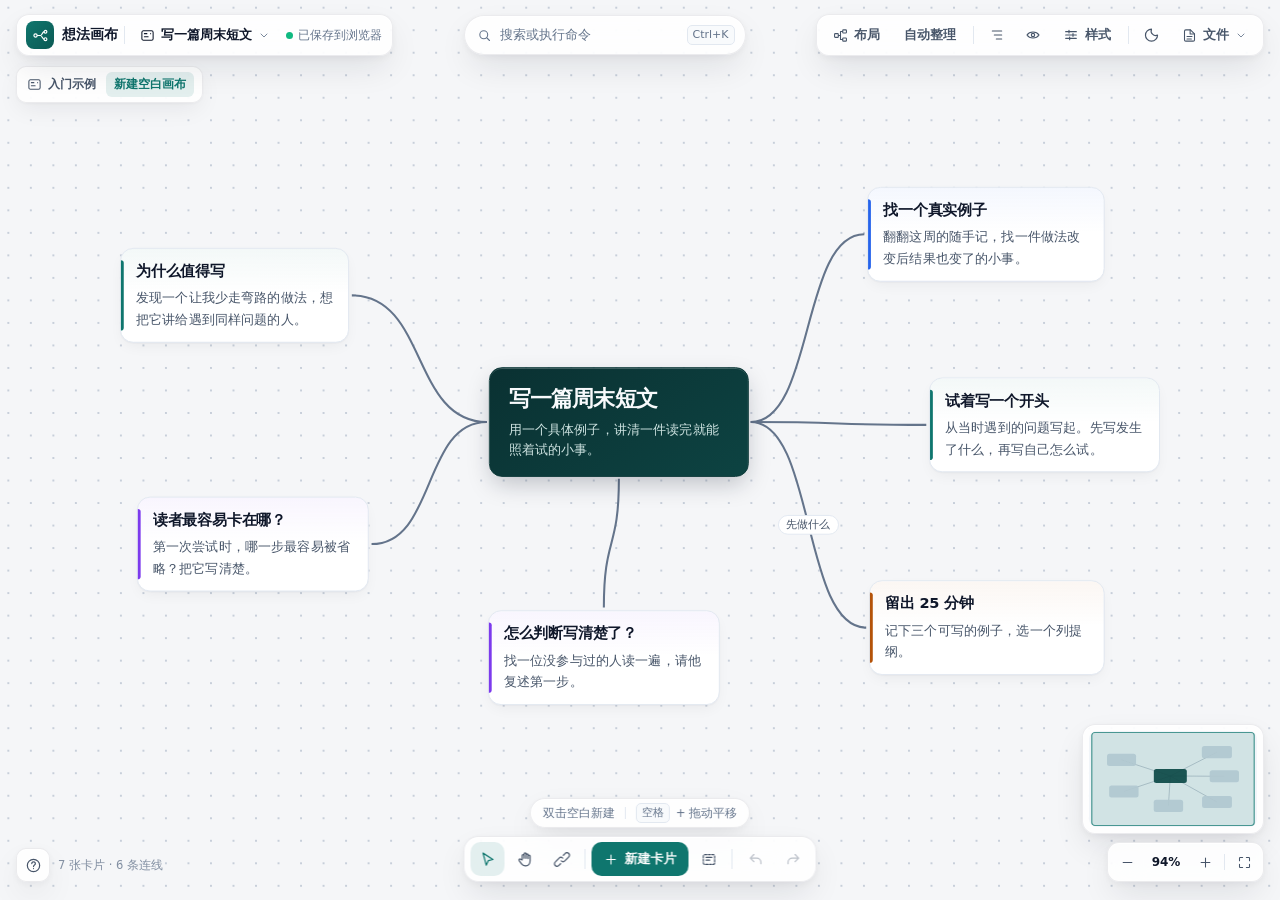
==== commit 76be261f: "feat(ui): depth hierarchy, status dots, zoom glance titles, branch drill-in, chrome safe area, and c" ====
--- a/想法画布.html
+++ b/想法画布.html
@@ -82,6 +82,7 @@
   }
 }
 
+
 /* Floating Top Islands */
 .bar {
   position: fixed; top: var(--chrome-top); left: 16px; right: 16px; z-index: 10;
@@ -230,8 +231,9 @@
 .edge-label-bg { fill: var(--paper); stroke: var(--line); stroke-width: 1; vector-effect: non-scaling-stroke; pointer-events: none; }
 .edge-preview { stroke: var(--board-accent, #0f766e); stroke-width: 1.8; stroke-dasharray: 6 5; fill: none; vector-effect: non-scaling-stroke; marker-end: url(#arrow-selected); }
 
+
 /* Refined Card Design System */
-.card[data-tone="topic"] {
+.card[data-tone="topic"]:not([data-depth="3"]) {
   --card-bg: linear-gradient(145deg, var(--topic-bg-start, #163029), var(--topic-bg-end, #1f4238)); --card-line: var(--topic-line, #1b3a31);
   --card-ink: #f8fafc; --card-sub: var(--topic-sub, #d1fae5); --card-accent: var(--topic-accent, #6ee7b7); --map-color: var(--topic-map, #1f4238);
 }
@@ -289,7 +291,7 @@
   100% { box-shadow: 0 0 0 0 transparent, 0 0 0 0 transparent; }
 }
 .card.is-remote-updated { animation: remote-flash 1.8s cubic-bezier(.22, 1, .36, 1); }
-.card[data-tone="topic"] {
+.card[data-tone="topic"]:where(:not([data-depth="3"])) {
   box-shadow: inset 0 1px 0 rgba(255, 255, 255, 0.16), 0 10px 26px -4px rgba(15, 23, 42, 0.26);
 }
 .card.selected, .card.link-target {
@@ -304,21 +306,11 @@
 }
 .card-copy { display: flex; flex-direction: column; min-height: 0; overflow: hidden; padding: 14px 16px 13px; border-radius: inherit; }
 .card[data-tone="topic"] .card-copy { padding: 18px 20px 16px; }
-.card-type {
-  display: inline-flex; align-items: center; gap: 5px; align-self: flex-start;
-  font-size: 11px; line-height: 15px; font-weight: 620; color: var(--card-accent); letter-spacing: .01em;
-}
-.card:not([data-tone="topic"]):not([data-profile="title"]) .card-type {
-  padding: 2px 7px; border-radius: 999px;
-  background: color-mix(in srgb, var(--card-accent) 10%, transparent);
-}
-.card-type .icon { width: 12.5px; height: 12.5px; stroke-width: 1.85; }
 .card:is([data-profile="note"],[data-profile="image"]) { width: max-content; }
 .card-title {
   flex: none; margin: 0 0 6px; font-size: 15.5px; line-height: 1.38; font-weight: 680;
   letter-spacing: -.015em; text-wrap: balance; overflow-wrap: anywhere;
 }
-.card-type:not([hidden]) + .card-title { margin-top: 6px; }
 .card[data-tone="topic"] .card-title { font-size: 19px; line-height: 1.3; font-weight: 720; letter-spacing: -.018em; }
 .card-body { color: var(--card-sub); font-size: 13.5px; line-height: 1.66; overflow-wrap: anywhere; }
 .card-body.is-plain { white-space: pre-wrap; }
@@ -335,12 +327,9 @@
   flex: 1; margin: 0; font-size: 14.5px; font-weight: 620;
 }
 .card[data-tone="topic"][data-profile="title"] .card-title { font-size: 17px; font-weight: 700; }
-.card[data-profile="title"] .card-type span { display: none; }
 .card[data-profile="empty"] { background: var(--glass); border: 1.5px dashed var(--line); color: var(--muted); box-shadow: none; }
 .card[data-profile="empty"] .card-title { font-size: 13px; font-weight: 560; }
 .card:is([data-profile="title"],[data-profile="empty"]) .card-size { display: none; }
-#viewport.is-overview .card[data-profile="title"] .card-title { font-size: 18px; }
-#viewport.is-overview .card[data-tone="topic"][data-profile="title"] .card-title { font-size: 21px; }
 
 .flow-text :is(p, div, h2, h3, blockquote, ul, ol) { margin: 0 0 .45em; }
 .flow-text :is(h2, h3) { font-size: 1.08em; font-weight: 700; line-height: 1.38; }
@@ -356,8 +345,8 @@
   overflow-x: auto; font-family: ui-monospace, SFMono-Regular, Menlo, monospace; font-size: 12px; line-height: 1.5;
 }
 .flow-text a { color: var(--board-accent, var(--green)); text-decoration: underline; text-underline-offset: 2px; cursor: pointer; }
-.card[data-tone="topic"] .flow-text a { color: var(--card-sub); }
-.card[data-tone="topic"] .flow-text code { background: rgba(255, 255, 255, 0.16); }
+.card[data-tone="topic"]:not([data-depth="3"]) .flow-text a { color: var(--card-sub); }
+.card[data-tone="topic"]:not([data-depth="3"]) .flow-text code { background: rgba(255, 255, 255, 0.16); }
 :root[data-chrome="dark"] .flow-text code { background: rgba(255, 255, 255, 0.09); }
 :root[data-chrome="dark"] .flow-text pre { background: rgba(255, 255, 255, 0.06); }
 
@@ -387,6 +376,59 @@
 #viewport:not(.is-hand):not(.is-link) .card:focus-within .card-port { opacity: 1; pointer-events: auto; }
 #viewport.is-zoomed-out .card :is(.card-port,.card-size) { opacity: 0; pointer-events: none; }
 .marquee { position: absolute; pointer-events: none; border: 1.5px solid var(--board-accent, var(--green)); background: color-mix(in srgb, var(--board-accent, var(--green)) 12%, transparent); border-radius: 6px; }
+
+.card[data-tone="topic"][data-depth="0"]:not([data-profile="title"]) .card-title { font-size: 23px; }
+.card[data-tone="topic"][data-depth="2"]:not([data-profile="title"]) .card-title { font-size: 17px; }
+.card[data-tone="topic"][data-depth="3"] {
+  --card-bg: color-mix(in srgb, var(--board-accent, #0f766e) 7%, #ffffff);
+  --card-line: color-mix(in srgb, var(--board-accent, #0f766e) 26%, #ffffff);
+  --card-ink: #1e293b; --card-sub: #475569; --card-accent: var(--board-accent, #0f766e);
+}
+:root[data-chrome="dark"] .card[data-tone="topic"][data-depth="3"] {
+  --card-bg: color-mix(in srgb, var(--board-accent, #10b981) 15%, #181c24);
+  --card-line: color-mix(in srgb, var(--board-accent, #10b981) 34%, #181c24);
+  --card-ink: #f1f5f9; --card-sub: #cbd5e1;
+}
+.card[data-tone="topic"][data-depth="3"]:not([data-profile="title"]):not([data-profile="empty"]) .card-copy { padding: 14px 16px 13px 18px; }
+.card[data-tone="topic"][data-depth="3"] :is(.card-title, .inline-title) { font-size: 15.5px; line-height: 1.38; font-weight: 700; letter-spacing: -.015em; }
+.card:not([data-profile="title"]):not([data-profile="empty"]):not([data-shape]):not([data-custom-fill])::before {
+  content: ""; position: absolute; left: 0; top: 12px; bottom: 12px; width: 3px; border-radius: 0 3px 3px 0;
+  background: var(--card-accent); pointer-events: none;
+}
+.card[data-tone="topic"]:not([data-depth="3"])::before { display: none; }
+
+.card-status {
+  position: absolute; top: 9px; right: 9px; z-index: 1; max-width: calc(100% - 18px);
+  display: inline-flex; flex-direction: row-reverse; align-items: center; gap: 5px; height: 18px; padding: 0 5px;
+  border-radius: 999px; font-size: 11px; font-weight: 620; line-height: 1; color: var(--card-sub); cursor: pointer;
+}
+.card-status i {
+  width: 8px; height: 8px; border-radius: 50%; flex: none; background: var(--chip-ink, var(--green));
+  box-shadow: 0 0 0 2px color-mix(in srgb, var(--chip-ink, var(--green)) 24%, transparent);
+}
+.card-status span { display: none; white-space: nowrap; overflow: hidden; text-overflow: ellipsis; }
+:is(.card:hover, .card.selected) .card-status, .card-status:focus-visible {
+  background: var(--paper); color: var(--ink); box-shadow: 0 1px 4px rgba(15, 23, 42, 0.14);
+}
+:is(.card:hover, .card.selected) .card-status span, .card-status:focus-visible span { display: inline; }
+.card[data-has-status]:not([data-profile="title"]):not([data-profile="empty"]) .card-title { padding-right: 16px; }
+.card:is([data-profile="title"],[data-profile="empty"]) .card-status { top: 0; bottom: 0; right: 10px; margin: auto 0; }
+.card[data-has-status]:is([data-profile="title"],[data-profile="empty"]) .card-copy { padding-right: 28px; }
+
+.card-glance {
+  display: none; position: absolute; inset: 0; align-items: center; padding: 6px 12px 6px 14px;
+  overflow: hidden; border-radius: inherit; color: var(--card-ink); pointer-events: none;
+}
+.card-glance span {
+  display: -webkit-box; -webkit-box-orient: vertical; -webkit-line-clamp: 3; overflow: hidden;
+  font-size: clamp(14px, calc(12.5px / var(--glance-scale, 1)), 72px);
+  line-height: 1.2; font-weight: 700; letter-spacing: -.01em; overflow-wrap: anywhere;
+}
+.card:is([data-depth="0"],[data-depth="1"]) .card-glance span { font-size: clamp(16px, calc(16px / var(--glance-scale, 1)), 110px); }
+#viewport.is-overview .card:not(.is-editing) .card-glance { display: flex; }
+#viewport.is-overview .card:not(.is-editing) > :is(.card-copy, .card-status, .card-size) { visibility: hidden; }
+#viewport.is-far .card[data-depth="3"]:not(.selected) .card-glance { display: none; }
+#viewport.is-far .card[data-depth="3"]:not(.selected):not(.is-dimmed) { opacity: .55; }
 
 /* Bottom Centered Floating Dock (replaces old left rail) */
 .rail, .panel, .float-controls, .selection-tools, .tip {
@@ -570,6 +612,9 @@
 .sync-alert .btn { height: 28px; padding-inline: 9px; }
 :root[data-chrome="dark"] .sync-alert { background: #2b2112; border-color: rgba(245, 158, 11, 0.35); color: #fcd34d; }
 
+:is(.bar-left, .search-trigger, .bar-right, .rail, #map-panel, .float-controls) { transition: opacity .2s ease; }
+:is(.bar-left, .search-trigger, .bar-right, .rail, #map-panel, .float-controls).is-covering:not(:hover):not(:focus-within) { opacity: .45; }
+
 /* Unified Right Floating Drawers (Layout, Inspector, Views/Outline) */
 .feature-drawer, .inspector-panel, .canvas-views {
   position: fixed; z-index: 9; top: calc(var(--chrome-top) + 52px); right: 16px; bottom: auto;
@@ -741,7 +786,7 @@
   display: grid; place-items: center; font-size: 11px; background: var(--glass); color: var(--muted);
   opacity: 0; transition: opacity .12s ease, background .12s ease, color .12s ease;
 }
-.inspector-theme-card:hover .inspector-theme-del, .inspector-theme-del:focus-visible { opacity: 1; }
+.inspector-theme-wrap:hover .inspector-theme-del, .inspector-theme-del:hover, .inspector-theme-del:focus-visible { opacity: 1; }
 .inspector-theme-del:hover { background: #dc2626; color: #fff; }
 .inspector-tone-pills { display: flex; flex-wrap: wrap; gap: 5px; }
 .inspector-tone-pill {
@@ -893,7 +938,7 @@
 .card[data-intrinsic] { width: max-content; }
 .card[data-intrinsic] .card-copy { display: flex; flex-direction: column; align-items: flex-start; gap: 6px; padding: 10px 13px; }
 .card[data-intrinsic] .card-title { flex: none; }
-.card[data-detail="title"] :is(.card-body,.card-cover) { display: none; }
+.card[data-detail="title"] :is(.card-body,.card-cover,.done-toggle) { display: none; }
 .card[data-detail="summary"] .card-body { display: -webkit-box; -webkit-box-orient: vertical; -webkit-line-clamp: 3; max-height: 4.8em; overflow: hidden; }
 .card[data-detail="summary"] .card-cover img { max-height: 90px; }
 .card-body img { height: auto; max-width: 100%; max-height: 240px; object-fit: contain; vertical-align: middle; }
@@ -903,17 +948,17 @@
   margin: 10px 0 0; padding-top: 8px; border-top: 1px solid var(--card-divider);
   font-size: 11px; line-height: 1.25;
 }
-.card[data-tone="topic"] .card-meta { border-top-color: rgba(255, 255, 255, 0.14); }
+.card[data-tone="topic"]:not([data-depth="3"]) .card-meta { border-top-color: rgba(255, 255, 255, 0.14); }
 .card[data-intrinsic] .card-meta { margin: 2px 0 0; padding-top: 6px; }
 .card-chip, .card-fold {
   display: inline-flex; align-items: center; gap: 4px; color: var(--ink-soft); background: var(--surface-sub);
   border: 1px solid var(--line); border-radius: 999px; padding: 2px 7px; font: inherit; line-height: 1.3;
   max-width: 100%; overflow-wrap: anywhere;
 }
-.card[data-tone="topic"] .card-chip { background: rgba(255, 255, 255, 0.12); border-color: rgba(255, 255, 255, 0.22); color: #f8fafc; }
+.card[data-tone="topic"]:not([data-depth="3"]) .card-chip { background: rgba(255, 255, 255, 0.12); border-color: rgba(255, 255, 255, 0.22); color: #f8fafc; }
 button.card-chip, .card-fold { cursor: pointer; }
 button.card-chip:hover, .card-chip.is-sources[aria-expanded="true"], .card-fold:hover { border-color: var(--board-accent, var(--green)); background: var(--green-light); color: var(--board-accent, var(--green)); }
-.card[data-tone="topic"] .card-chip.is-sources[aria-expanded="true"] { background: rgba(255, 255, 255, 0.24); border-color: #a7f3d0; color: #fff; }
+.card[data-tone="topic"]:not([data-depth="3"]) .card-chip.is-sources[aria-expanded="true"] { background: rgba(255, 255, 255, 0.24); border-color: #a7f3d0; color: #fff; }
 .canvas-view-actions .btn[aria-pressed="true"] { background: var(--green-light); border-color: var(--board-accent, var(--green)); color: var(--board-accent, var(--green)); }
 .card-chip i, .card-chip-mark { display: inline-block; color: var(--chip-ink, var(--green)); font-style: normal; font-weight: 700; flex: none; }
 .card-chip i { width: 7px; height: 7px; border-radius: 50%; background: currentColor; }
@@ -944,7 +989,7 @@
   background: var(--board-accent, var(--green)); border-color: var(--board-accent, var(--green)); color: #fff;
 }
 .card-fold[aria-expanded="false"]:hover { filter: brightness(0.92); background: var(--board-accent, var(--green)); color: #fff; }
-#viewport.is-hand :is(.card-fold,button.card-chip), #viewport.is-link :is(.card-fold,button.card-chip) { pointer-events: none; }
+#viewport.is-hand :is(.card-fold,button.card-chip,.card-status,.done-toggle,.check-box,a[href],.card-cover img,.card-body img), #viewport.is-link :is(.card-fold,button.card-chip,.card-status,.done-toggle,.check-box,a[href],.card-cover img,.card-body img) { pointer-events: none; }
 .stage:has(:is(#layout-panel,#inspector-panel,#views-panel):not([hidden])) #idle-tip { display: none; }
 .stage:has(:is(#inspector-panel,#views-panel,#layout-panel):not([hidden])) #map-panel { display: none; }
 
@@ -970,6 +1015,15 @@
   .feature-drawer, .inspector-panel, .canvas-views { top: calc(var(--chrome-top) + 42px); right: 10px; width: calc(100vw - 20px); max-height: calc(100dvh - var(--chrome-top) - 116px); }
 }
 
+.focus-path { display: flex; align-items: center; gap: 2px; min-width: 0; overflow: hidden; }
+.focus-path-crumb {
+  max-width: 160px; padding: 3px 6px; border-radius: 6px; color: var(--ink-soft); font-size: 12px;
+  overflow: hidden; text-overflow: ellipsis; white-space: nowrap;
+}
+.focus-path-crumb:hover { background: var(--glass-hover); color: var(--ink); }
+.focus-path-sep { flex: none; color: var(--muted); padding: 0 1px; }
+.focus-path-current { max-width: 260px; padding: 0 4px; font-size: 12.5px; font-weight: 680; overflow: hidden; text-overflow: ellipsis; white-space: nowrap; }
+
 /* === Checklist, Inline Editing, Breadcrumbs, Context Menu & Lightbox === */
 .checklist-item { display: flex; align-items: flex-start; gap: 8px; list-style: none; margin: 4px 0; }
 .flow-text ul:has(> .checklist-item) { padding-inline-start: 0.1em; }
@@ -982,9 +1036,10 @@
 .check-box:hover { border-color: var(--board-accent, var(--green)); }
 .check-box[aria-checked="true"] { background: var(--board-accent, var(--green)); border-color: var(--board-accent, var(--green)); color: #fff; }
 .check-box[aria-checked="true"]::after { content: "✓"; font-size: 11px; font-weight: 800; line-height: 1; }
-.checklist-item[data-done="true"] > .check-text { text-decoration: line-through; opacity: .6; }
-.card[data-tone="topic"] .check-box { border-color: var(--card-accent); background: rgba(255, 255, 255, 0.1); }
-.card[data-tone="topic"] .check-box[aria-checked="true"] { background: var(--card-accent); border-color: var(--card-accent); color: #0f172a; }
+.card:not(.is-editing):not([data-show-done]) .card-body .checklist-item[data-done="true"] { display: none; }
+.checklist-item[data-done="true"] > .check-text { opacity: .6; }
+.card[data-tone="topic"]:not([data-depth="3"]) .check-box { border-color: var(--card-accent); background: rgba(255, 255, 255, 0.1); }
+.card[data-tone="topic"]:not([data-depth="3"]) .check-box[aria-checked="true"] { background: var(--card-accent); border-color: var(--card-accent); color: #0f172a; }
 
 .card-chip.is-progress {
   background: linear-gradient(90deg, var(--green-light) var(--progress, 0%), var(--surface-sub) var(--progress, 0%));
@@ -998,12 +1053,6 @@
 }
 .card-chip.is-subboard:hover { filter: brightness(0.95); }
 
-#viewport.is-zoomed-out .card :is(.card-body, .card-meta) {
-  transition: opacity .16s ease;
-}
-#viewport.is-zoomed-out .card:not(.is-editing):not(:hover):not(.selected) :is(.card-body, .card-meta) {
-  opacity: 0; pointer-events: none;
-}
 
 .card.is-neighbor { box-shadow: 0 0 0 1px var(--board-accent, var(--green)), 0 0 0 3px color-mix(in srgb, var(--board-accent, var(--green)) 10%, transparent), 0 8px 22px rgba(15, 23, 42, 0.10); }
 .edge.is-connected { stroke: var(--board-accent, #0f766e); stroke-width: calc(var(--edge-width, 1.5px) + 1.3px); }
@@ -1020,8 +1069,7 @@
   flex-direction: column; align-items: stretch; gap: 4px; padding: 11px 14px;
 }
 .card.is-editing:is([data-profile="title"],[data-profile="empty"]) { border-radius: 14px; height: auto !important; }
-.card.is-editing:is([data-profile="title"],[data-profile="empty"]) .card-type span { display: inline; }
-.card.is-editing :is(.card-port, .card-size, .card-fold, .card-title, .card-cover, .card-body) { display: none !important; }
+.card.is-editing :is(.card-port, .card-size, .card-fold, .card-status, .card-title, .card-cover, .card-body, .done-toggle) { display: none !important; }
 .inline-toolbar {
   position: absolute; left: 0; bottom: calc(100% + 8px);
   display: flex; align-items: center; gap: 3px; padding: 4px 6px;
@@ -1046,9 +1094,8 @@
   transition: border-color .14s ease;
 }
 .inline-title:focus { border-bottom-color: color-mix(in srgb, var(--card-accent) 45%, transparent); }
-.card-type:not([hidden]) + .inline-title { margin-top: 6px; }
 .card[data-tone="topic"] .inline-title { font-size: 19px; line-height: 1.3; font-weight: 720; letter-spacing: -.018em; }
-.card[data-tone="topic"] .inline-title:focus { border-bottom-color: rgba(255, 255, 255, 0.28); }
+.card[data-tone="topic"]:not([data-depth="3"]) .inline-title:focus { border-bottom-color: rgba(255, 255, 255, 0.28); }
 .inline-title::placeholder { color: var(--card-sub); opacity: .55; font-weight: 500; }
 .inline-body {
   min-height: 24px; max-height: 260px; overflow-y: auto; outline: none; position: relative;
@@ -1208,6 +1255,15 @@
 .lightbox-bar .icon-btn:hover { background: rgba(255, 255, 255, 0.14); color: #fff; }
 .lightbox-stage { max-width: 88vw; max-height: 82dvh; overflow: auto; display: grid; place-items: center; }
 #image-lightbox img { display: block; max-width: 88vw; max-height: 82dvh; object-fit: contain; border-radius: 8px; transform-origin: center center; }
+
+.done-toggle {
+  display: inline-flex; align-items: center; align-self: flex-start; gap: 5px; margin-top: 4px; padding: 1px 0;
+  font: inherit; font-size: 12px; color: var(--card-sub); opacity: .82; cursor: pointer;
+}
+.done-toggle::before { content: "▸"; font-size: 12px; line-height: 1; }
+.card[data-show-done] .done-toggle::before { content: "▾"; }
+.done-toggle:hover { opacity: 1; text-decoration: underline; text-underline-offset: 2px; }
+
 </style>
 </head>
 <body>
@@ -1396,7 +1452,7 @@
     <span class="selection-divider" aria-hidden="true"></span>
     <button type="button" class="icon-btn" data-action="edit-selected" title="编辑 (E)" aria-label="编辑"><svg class="icon" aria-hidden="true"><use href="#i-edit"/></svg></button>
     <button type="button" class="icon-btn" data-action="branch-selected" title="添加分支 (Tab)" aria-label="添加分支"><svg class="icon" aria-hidden="true"><use href="#i-branch"/></svg></button>
-    <button type="button" class="icon-btn" data-action="focus-branch" title="聚焦分支" aria-label="聚焦分支"><svg class="icon" aria-hidden="true"><use href="#i-target"/></svg></button>
+    <button type="button" class="icon-btn" data-action="focus-branch" title="只看这个分支" aria-label="只看这个分支"><svg class="icon" aria-hidden="true"><use href="#i-target"/></svg></button>
     <button type="button" class="icon-btn" id="align-menu-btn" data-action="align-menu" title="对齐和分布" aria-label="对齐和分布" aria-expanded="false" aria-controls="align-popover" hidden><svg class="icon" aria-hidden="true"><use href="#i-align"/></svg></button>
     <button type="button" class="icon-btn" id="selection-more-btn" data-action="selection-more" title="更多操作" aria-label="更多操作" aria-expanded="false" aria-controls="selection-more-popover"><svg class="icon" aria-hidden="true"><use href="#i-more"/></svg></button>
     <button type="button" class="icon-btn btn-danger" data-action="remove" title="删除选中项目 (Delete)" aria-label="删除选中项目"><svg class="icon" aria-hidden="true"><use href="#i-trash"/></svg></button>
@@ -1509,7 +1565,7 @@
     <fieldset class="canvas-view-section">
       <legend>分支</legend>
       <div class="canvas-view-actions">
-        <button type="button" class="btn btn-outline" data-view-action="focus">聚焦选中分支</button>
+        <button type="button" class="btn btn-outline" data-view-action="focus">只看选中分支</button>
         <button type="button" class="btn btn-quiet" data-view-action="expand-all">展开全部</button>
         <button type="button" class="btn btn-quiet" data-view-action="single-branch" aria-pressed="false" title="展开某张卡时自动收起同级其他分支（按住 Option 点击折叠钮可临时切换）">同级自动收起</button>
       </div>
@@ -1556,8 +1612,8 @@
 </aside>
 <div class="view-status-stack">
   <div class="view-focus-strip" id="view-focus-strip" role="status" hidden>
-    <span id="view-focus-name"></span>
-    <button type="button" class="btn btn-outline" data-view-action="exit-focus">退出聚焦 <kbd>Esc</kbd></button>
+    <nav id="view-focus-name" class="focus-path" aria-label="分支路径"></nav>
+    <button type="button" class="btn btn-outline" data-view-action="exit-focus">看全部 <kbd>Esc</kbd></button>
   </div>
   <div class="view-focus-strip" id="view-filter-strip" role="status" hidden>
     <span id="view-filter-strip-text"></span>
@@ -1706,6 +1762,35 @@
 const imageType = /^image\/(png|jpeg|webp|gif)$/i;
 const imageData = /^data:image\/(png|jpeg|webp|gif);base64,[A-Za-z0-9+/]+={0,2}$/i;
 
+const utf8Encoder = new TextEncoder();
+
+function sanitizeUnicode(value) {
+  const text = typeof value === 'string' ? value : String(value ?? '');
+  if (!text) return '';
+  if (typeof text.toWellFormed === 'function') return text.toWellFormed();
+  return text.replace(/[\uD800-\uDBFF](?![\uDC00-\uDFFF])|(?<![\uD800-\uDBFF])[\uDC00-\uDFFF]/g, '\uFFFD');
+}
+
+function sliceChars(value, maxChars) {
+  const clean = sanitizeUnicode(value);
+  const chars = [...clean];
+  return chars.length > maxChars ? chars.slice(0, maxChars).join('') : clean;
+}
+
+function utf8Slice(value, maxBytes) {
+  const text = sanitizeUnicode(value);
+  if (!text || utf8Encoder.encode(text).length <= maxBytes) return text;
+  let bytes = 0;
+  let out = '';
+  for (const char of text) {
+    const len = utf8Encoder.encode(char).length;
+    if (bytes + len > maxBytes) break;
+    bytes += len;
+    out += char;
+  }
+  return out;
+}
+
 function safeExternalUrl(value) {
   if (typeof value !== 'string') return null;
   const trimmed = value.trim();
@@ -1716,6 +1801,17 @@
   } catch {
     return null;
   }
+}
+
+function cleanSourceUrl(rawUrl) {
+  const trimmed = typeof rawUrl === 'string' ? rawUrl.trim() : '';
+  if (!trimmed || utf8Encoder.encode(trimmed).length > 4096) return '';
+  const ext = safeExternalUrl(trimmed);
+  if (ext) return utf8Encoder.encode(ext).length <= 4096 ? ext : '';
+  if (!/^[a-zA-Z][a-zA-Z0-9+.-]*:/.test(trimmed) && !/[\u0000-\u001f\u007f]/.test(trimmed)) {
+    return trimmed;
+  }
+  return '';
 }
 
 function richFragment(html) {
@@ -1734,7 +1830,7 @@
         const src = node.getAttribute('src');
         if (src && src.length <= imageDataLimit && imageData.test(src)) {
           const image = document.createElement('img');
-          image.alt = (node.getAttribute('alt') || '卡片图片').slice(0, 140);
+          image.alt = sliceChars(node.getAttribute('alt') || '卡片图片', 140);
           image.src = src;
           output.append(image);
         }
@@ -1779,6 +1875,28 @@
   return result;
 }
 
+function stripLeadingChars(root, count) {
+  let remaining = count;
+  function walk(node) {
+    if (remaining <= 0) return;
+    if (node.nodeType === Node.TEXT_NODE) {
+      if (node.textContent.length <= remaining) {
+        remaining -= node.textContent.length;
+        node.textContent = '';
+      } else {
+        node.textContent = node.textContent.slice(remaining);
+        remaining = 0;
+      }
+      return;
+    }
+    for (const child of [...node.childNodes]) {
+      walk(child);
+      if (remaining <= 0) break;
+    }
+  }
+  walk(root);
+}
+
 function normalizeChecklistBlocks(root) {
   let activeList = null;
   for (const child of [...root.childNodes]) {
@@ -1817,7 +1935,9 @@
         }
         const li = document.createElement('li');
         li.setAttribute('data-done', m[2] === ' ' ? 'false' : 'true');
-        li.innerHTML = child.innerHTML.replace(/^\s*(?:[-*]\s*)?\[[ xX✓]\]\s+/, '');
+        const prefixLen = raw.match(/^\s*(?:[-*]\s*)?\[[ xX✓]\]\s+/)?.[0].length || 0;
+        if (prefixLen > 0) stripLeadingChars(child, prefixLen);
+        while (child.firstChild) li.append(child.firstChild);
         activeList.append(li);
         child.remove();
         continue;
@@ -1941,6 +2061,7 @@
   return fragment;
 }
 
+
 const CanvasData = (() => {
   const tone = {
     topic: { label: '主题' },
@@ -1990,7 +2111,7 @@
   ];
   const isColor = value => typeof value === 'string' && /^#[0-9a-f]{6}$/i.test(value);
   const listed = (value, choices, fallback) => choices.includes(value) ? value : fallback;
-  const asText = (value, limit) => typeof value === 'string' ? [...value.trim()].slice(0, limit).join('') : '';
+  const asText = (value, limit) => typeof value === 'string' ? sliceChars(value.trim(), limit) : '';
 
   function newAppearance() {
     return { background: '#f5f6f8', grid: 'dots', gridColor: '#94a3b8', gridSize: 24, accent: '#0f766e',
@@ -2010,17 +2131,11 @@
     const items = [];
     for (const entry of value) {
       if (!entry || typeof entry !== 'object') continue;
-      const label = asText(entry.label, 160);
+      const label = utf8Slice(asText(entry.label, 160), 600);
       if (!label) continue;
-      const rawUrl = typeof entry.url === 'string' ? entry.url.trim() : '';
-      let url = '';
-      if (rawUrl) {
-        const ext = safeExternalUrl(rawUrl);
-        if (ext) url = ext;
-        else if (/^(?:\.\.?\/)?[A-Za-z0-9._/-]+(?:#[A-Za-z0-9._-]+)?$/.test(rawUrl) && rawUrl.length <= 2048) url = rawUrl;
-      }
+      const url = cleanSourceUrl(entry.url);
       items.push(url ? { label, url } : { label });
-      if (items.length >= 40) break;
+      if (items.length >= 64) break;
     }
     return items;
   }
@@ -2144,13 +2259,13 @@
       requireValue(isCoordinate(x) && isCoordinate(y) && within(w, 64, sizeLimit) && within(h, 36, sizeLimit), '卡片位置或尺寸无效。');
       requireValue(typeof nodeTone === 'string' && Object.hasOwn(tone, nodeTone) && typeof title === 'string' && typeof body === 'string', '卡片类型或文字内容无效。');
       nodeIds.add(id);
-      const result = { id, x, y, w, h, tone: nodeTone, title, body };
-      if (richBody !== undefined) {
+      const result = { id, x, y, w, h, tone: nodeTone, title: sanitizeUnicode(title), body: sanitizeUnicode(body) };
+      if (richBody !== undefined && richBody !== null) {
         requireValue(typeof richBody === 'string', '卡片富文本内容无效。');
-        const clean = richContent(richBody);
-        if (clean.html) Object.assign(result, { body: clean.text, richBody: clean.html });
+        const clean = richContent(sanitizeUnicode(richBody));
+        if (clean.html) Object.assign(result, { body: sanitizeUnicode(clean.text), richBody: sanitizeUnicode(clean.html) });
       }
-      if (typeof node.note === 'string' && node.note.trim()) result.note = [...node.note.trim()].slice(0, 2000).join('');
+      if (typeof node.note === 'string' && node.note.trim()) result.note = utf8Slice(node.note.trim(), 16_000);
       const sources = parseSources(node.sources);
       if (sources.length) result.sources = sources;
       if (node.style) result.style = styles(node.style, 'card');
@@ -2174,9 +2289,9 @@
       requireValue(!pairs.has(pair), '同两张卡片的连线重复。');
       edgeIds.add(id);
       pairs.add(pair);
-      return { id, from, to, label, kind, ...(edge.style ? { style: styles(edge.style, 'line') } : {}) };
+      return { id, from, to, label: sanitizeUnicode(label), kind, ...(edge.style ? { style: styles(edge.style, 'line') } : {}) };
     });
-    return { id: value.id, name: value.name, nodes, edges, view: parseView(value.view),
+    return { id: value.id, name: sanitizeUnicode(value.name), nodes, edges, view: parseView(value.view),
       settings: settings(value.settings, nodes) };
   }
 
@@ -2235,6 +2350,7 @@
 
   return { tone, uid, makeBoard, newAppearance, newSettings, parse, storage, exportHtml };
 })();
+
 const sourceHtml = '<!doctype html>\n' + document.documentElement.outerHTML.replace('<meta id="canvas-browser-sync">', '<!-- LOCAL_CANVAS_SYNC -->');
 const $ = selector => document.querySelector(selector);
 const controls = Object.fromEntries([...document.querySelectorAll('[data-action]')].map(el => [el.dataset.action, el]));
@@ -2301,7 +2417,23 @@
 const coordinate = value => clamp(value, -1e9, 1e9);
 const titleOf = node => node.title.trim() || '未命名卡片';
 const prefersReducedMotion = () => window.matchMedia?.('(prefers-reduced-motion: reduce)').matches;
-const chromeTopLimit = () => Math.round(($('.bar')?.getBoundingClientRect().bottom || 56) + 10);
+const chromeTopLimit = () => {
+  const barBottom = ($('.bar')?.getBoundingClientRect().bottom || 56) + 10;
+  const strips = [...document.querySelectorAll('.view-status-stack > :not([hidden])')]
+    .map(strip => strip.getBoundingClientRect().bottom + 10);
+  return Math.round(Math.max(barBottom, ...strips));
+};
+
+function canvasSafeInsets() {
+  const area = viewport.getBoundingClientRect();
+  const rail = $('.rail')?.getBoundingClientRect();
+  return {
+    top: Math.max(0, chromeTopLimit() - area.top),
+    bottom: rail?.height ? Math.max(0, area.bottom - rail.top + 10) : 24,
+    left: 16,
+    right: 16,
+  };
+}
 
 let selection = noSelection();
 let camera = { x: 0, y: 0, scale: 1 };
@@ -2351,6 +2483,7 @@
 let internalClipboard = null;
 let lightboxScale = 1;
 let lastKeyUndoAt = 0;
+let lastKeyClip = { name: '', at: 0 };
 
 function demoWorkspace() {
   const notes = [
@@ -2653,10 +2786,7 @@
     }
   }
   if (changedAny) {
-    for (const stack of history.values()) {
-      stack.past = stack.past.filter(entry => !entry.workspaceBoards);
-      stack.future = stack.future.filter(entry => !entry.workspaceBoards);
-    }
+    invalidateCrossBoardUndo(null, true);
   }
   const sameBoard = received.boards.some(item => item.id === activeId);
   const before = sameBoard ? capturePositions() : null;
@@ -2683,7 +2813,7 @@
 }
 
 async function pullShared() {
-  if (polling || loadFailure || unresolved || gesture || layoutDraft || inlineEdit || Date.now() < retryAt) return;
+  if (polling || loadFailure || unresolved || gesture || layoutDraft || inlineEdit || document.querySelector('.canvas-frame-input') || Date.now() < retryAt) return;
   if (writingToDisk) return;
   if (dirty()) {
     if (!saveTimer) await saveToDisk();
@@ -2694,7 +2824,7 @@
   try {
     const since = revision;
     const current = await readShared(since);
-    if (writingToDisk || dirty() || modalOpen() || gesture || layoutDraft || inlineEdit || unresolved || revision !== since) return;
+    if (writingToDisk || dirty() || modalOpen() || gesture || layoutDraft || inlineEdit || document.querySelector('.canvas-frame-input') || unresolved || revision !== since) return;
     if (current && current.revision !== since) adoptShared(current);
     statusSaved();
   } catch (error) {
@@ -2710,7 +2840,7 @@
   controls['sync-copy'].disabled = true;
   try {
     const current = await readShared(null);
-    const last = JSON.parse(lastSyncedContent);
+    const last = lastSyncedContent ? JSON.parse(lastSyncedContent) : { boards: [], themes: [] };
     const prior = new Map(last.boards.map(item => [item.id, JSON.stringify(item)]));
     const pending = JSON.parse(contentOf(workspace));
     const local = pending.boards.filter(item => JSON.stringify(item) !== prior.get(item.id));
@@ -2817,7 +2947,20 @@
     ...(withThemes ? { themes: workspace.themes } : {}) });
 }
 
+function invalidateCrossBoardUndo(exceptBoardId = null, clearThemes = false) {
+  for (const [id, stack] of history) {
+    if (id === exceptBoardId) continue;
+    stack.past = stack.past.filter(entry => !entry.workspaceBoards);
+    stack.future = stack.future.filter(entry => !entry.workspaceBoards);
+    if (clearThemes) {
+      for (const entry of stack.past) delete entry.themes;
+      for (const entry of stack.future) delete entry.themes;
+    }
+  }
+}
+
 function checkpoint(withView = false, withThemes = false, withWorkspace = false) {
+  invalidateCrossBoardUndo(withWorkspace ? null : workspace.activeId, withThemes);
   const { past, future } = selectedBoardHistory();
   past.push(snapshot(withView, withThemes, withWorkspace));
   if (past.length > 60) past.shift();
@@ -3038,7 +3181,9 @@
   const key = $('#matrix-key');
   const topInset = includeMatrix ? key.offsetTop + key.offsetHeight + 18 : 0;
   const bottomInset = includeMatrix ? 58 : 0;
-  const usableHeight = height - (includeMatrix ? topInset + bottomInset : marginY);
+  const safe = canvasSafeInsets();
+  const usableHeight = includeMatrix ? height - topInset - bottomInset
+    : Math.max(120, Math.min(height - marginY, height - safe.top - safe.bottom - 24));
   let scale = clamp(Math.min((usefulWidth - marginX) / bounds.w, usableHeight / bounds.h), .08, 1.15);
   if (anchorId && scale < .8) {
     const anchor = nodes.find(node => node.id === anchorId) || nodes[0];
@@ -3063,7 +3208,7 @@
     scale = .8;
   }
   const x = coordinate((bounds.left + bounds.right) / 2 + drawerWidth / (2 * scale));
-  const verticalOffset = includeMatrix ? (bottomInset - topInset) / 2 : 12;
+  const verticalOffset = includeMatrix ? (bottomInset - topInset) / 2 : (safe.bottom - safe.top) / 2;
   const y = coordinate((bounds.top + bounds.bottom) / 2 + verticalOffset / scale);
   if (instant) {
     cancelCameraAnimation();
@@ -3075,6 +3220,7 @@
     animateCamera({ x, y, scale }, { duration: 260, temporary });
   }
 }
+
 
 const CanvasLayout = (() => {
   const isTreeMode = mode => mode === 'right' || mode === 'double' || mode === 'down';
@@ -3211,15 +3357,46 @@
     for (const [id, { x, y }] of source) target.set(id, { x: x + dx, y: y + dy });
   }
 
+  function leafGrid(childIds, hierarchy) {
+    const count = childIds?.length || 0;
+    if (count < 5 || childIds.some(id => (hierarchy.children.get(id)?.length || 0) > 0)) return null;
+    const columns = count >= 10 ? 3 : 2;
+    return { columns, rows: Math.ceil(count / columns) };
+  }
+
+  function gridMetrics(childItems, grid, byId, spec) {
+    const rowHeights = Array(grid.rows).fill(0);
+    const colWidths = Array(grid.columns).fill(0);
+    for (let index = 0; index < childItems.length; index++) {
+      const { w, h } = byId.get(childItems[index].id);
+      const col = Math.floor(index / grid.rows);
+      const row = index % grid.rows;
+      rowHeights[row] = Math.max(rowHeights[row], h);
+      colWidths[col] = Math.max(colWidths[col], w);
+    }
+    const colGap = Math.max(36, Math.round(spec.levelGap * 0.45));
+    const rowOffsets = trackStarts(rowHeights, 0, spec.nodeGap);
+    const colOffsets = trackStarts(colWidths, 0, colGap);
+    return { rowOffsets, colOffsets, height: rowOffsets.at(-1) + rowHeights.at(-1) };
+  }
+
   function layers(roots, hierarchy, byId, spec, vertical = false) {
     const depthSize = node => vertical ? node.h : node.w;
     const laneSize = node => vertical ? node.w : node.h;
-    const items = roots.map(id => ({ id, depth: 0, children: [] }));
+    const rootGrid = !vertical ? leafGrid(roots, hierarchy) : null;
+    const items = roots.map((id, index) => ({
+      id, depth: 0, children: [], gridCol: rootGrid ? Math.floor(index / rootGrid.rows) : 0,
+    }));
     const widths = [];
     for (const item of items) {
-      widths[item.depth] = Math.max(widths[item.depth] || 0, depthSize(byId.get(item.id)));
-      for (const id of hierarchy.children.get(item.id)) {
-        const child = { id, depth: item.depth + 1, children: [] };
+      if (!item.gridCol) widths[item.depth] = Math.max(widths[item.depth] || 0, depthSize(byId.get(item.id)));
+      const childIds = hierarchy.children.get(item.id) || [];
+      item.grid = !vertical ? leafGrid(childIds, hierarchy) : null;
+      for (let index = 0; index < childIds.length; index++) {
+        const child = {
+          id: childIds[index], depth: item.depth + 1, children: [],
+          gridCol: item.grid ? Math.floor(index / item.grid.rows) : 0,
+        };
         item.children.push(child);
         items.push(child);
       }
@@ -3229,22 +3406,44 @@
 
     for (let i = items.length - 1; i >= 0; i--) {
       const item = items[i];
-      item.childSpan = item.children.reduce((height, child, index) => height + child.span + (index ? spec.nodeGap : 0), 0);
+      if (item.grid) {
+        item.gridLayout = gridMetrics(item.children, item.grid, byId, spec);
+        item.childSpan = item.gridLayout.height;
+      } else {
+        item.childSpan = item.children.reduce((height, child, index) => height + child.span + (index ? spec.nodeGap : 0), 0);
+      }
       item.span = Math.max(item.childSpan, laneSize(byId.get(item.id)));
     }
 
-    let span = 0;
-    for (const item of items.slice(0, roots.length)) {
-      item.start = span;
-      span += item.span + spec.nodeGap;
+    const rootItems = items.slice(0, roots.length);
+    if (rootGrid) {
+      const rootLayout = gridMetrics(rootItems, rootGrid, byId, spec);
+      rootItems.forEach((item, index) => {
+        item.start = rootLayout.rowOffsets[index % rootGrid.rows];
+        item.xOffset = rootLayout.colOffsets[Math.floor(index / rootGrid.rows)];
+      });
+    } else {
+      let span = 0;
+      for (const item of rootItems) {
+        item.start = span;
+        span += item.span + spec.nodeGap;
+      }
     }
     const isTopAligned = item => !vertical && item.children.length > 0 &&
       (item.children.length >= 3 || item.childSpan > laneSize(byId.get(item.id)) * 1.8);
     for (const item of items) {
-      let childStart = item.start + (isTopAligned(item) ? 0 : (item.span - item.childSpan) / 2);
-      for (const child of item.children) {
-        child.start = childStart;
-        childStart += child.span + spec.nodeGap;
+      const childStart = item.start + (isTopAligned(item) ? 0 : (item.span - item.childSpan) / 2);
+      if (item.grid) {
+        item.children.forEach((child, index) => {
+          child.start = childStart + item.gridLayout.rowOffsets[index % item.grid.rows];
+          child.xOffset = item.gridLayout.colOffsets[Math.floor(index / item.grid.rows)];
+        });
+      } else {
+        let cursor = childStart;
+        for (const child of item.children) {
+          child.start = cursor;
+          cursor += child.span + spec.nodeGap;
+        }
       }
     }
     const positions = new Map();
@@ -3259,7 +3458,7 @@
       } else {
         item.across = item.start + (item.span - size) / 2;
       }
-      const level = levels[item.depth];
+      const level = levels[item.depth] + (item.xOffset || 0);
       positions.set(item.id, vertical ? { x: item.across, y: level } : { x: level, y: item.across });
     }
     return positions;
@@ -3787,10 +3986,10 @@
 }
 
 function layoutSelectionIds() {
-  const { scope, selected, options } = layoutDraft;
+  const { scope, selected } = layoutDraft;
   const ids = scope === 'branch' ? CanvasLayout.subtree(hierarchy, selected[0])
     : scope === 'selection' ? selected : hierarchy.order;
-  const hidden = CanvasLayout.isTreeMode(options.mode) ? CanvasLayout.foldedDescendants(hierarchy, board().settings.folded) : null;
+  const hidden = board().settings.folded.length ? CanvasLayout.foldedDescendants(hierarchy, board().settings.folded) : null;
   return new Set(hidden ? ids.filter(id => !hidden.has(id)) : ids);
 }
 
@@ -3826,7 +4025,7 @@
 function calculateLayout(ids, options, scope, draftNodes = board().nodes) {
   if (options.rows === options.columns) options.columns = options.rows === 'tone' ? 'status' : 'tone';
   const tree = CanvasLayout.isTreeMode(options.mode) ? hierarchy : null;
-  const hidden = tree ? CanvasLayout.foldedDescendants(tree, board().settings.folded) : null;
+  const hidden = board().settings.folded.length ? CanvasLayout.foldedDescendants(hierarchy, board().settings.folded) : null;
   const rects = (hidden ? draftNodes.filter(node => !hidden.has(node.id)) : draftNodes).map(cardRect);
   const nodes = rects.filter(node => ids.has(node.id));
   if (!nodes.length) return null;
@@ -4019,7 +4218,7 @@
   const tree = CanvasLayout.isTreeMode(options.mode);
   const anchor = tree ? anchorId || layoutAnchor(result.positions, noteIds()) : null;
   const nextLayout = scope === 'board' ? options : settings.layout;
-  const nextGuides = scope === 'board' || result.guides.length ? result.guides : settings.guides;
+  const nextGuides = scope === 'board' ? result.guides : settings.guides;
   const moved = current.nodes.filter(node => {
     const position = result.positions.get(node.id);
     return position && (position.x !== node.x || position.y !== node.y);
@@ -4058,7 +4257,11 @@
   const result = CanvasLayout.align(nodes, command);
   if (nodes.every(node => result.get(node.id).x === node.x && result.get(node.id).y === node.y)) return;
   const before = capturePositions();
-  applyChange(() => { for (const [id, position] of result) Object.assign(nodeBy(id), position); });
+  applyChange(() => {
+    for (const [id, position] of result) {
+      Object.assign(nodeBy(id), { x: coordinate(position.x), y: coordinate(position.y) });
+    }
+  });
   animatePositions(before);
   focusCanvas();
 }
@@ -4222,6 +4425,7 @@
 function paintSnapLines(lines = []) {
   $('#alignment-layer').replaceChildren(...lines.map(line => svg('line', { ...line, class: 'snap-guide' })));
 }
+
 
 const CanvasInspector = (() => {
   const color = /^#[0-9a-f]{6}$/i;
@@ -4463,7 +4667,7 @@
   }
 
   function themeCard(theme, isCustom, currentAppearance) {
-    const wrap = el('div');
+    const wrap = el('div', 'inspector-theme-wrap');
     wrap.style.position = 'relative';
     const cardBtn = el('button', 'inspector-theme-card');
     cardBtn.type = 'button';
@@ -5003,6 +5207,10 @@
       if (event.target.closest('[data-inspector-close]')) close();
     });
     panel.addEventListener('keydown', event => {
+      const mod = event.metaKey || event.ctrlKey;
+      const key = event.key.toLowerCase();
+      if (mod && key === 'k') return;
+      if (mod && ['z', 'y', 's'].includes(key) && !event.target.closest?.('input, textarea, select, [contenteditable]:not([contenteditable="false"])')) return;
       event.stopPropagation();
       if (event.key === 'Escape') {
         close();
@@ -5023,6 +5231,7 @@
 
   return { mount, refresh, open, close, toggle };
 })();
+
 
 function foldLabel(node, expanded, count) {
   const action = expanded ? '收起分支' : `展开下一层（${count} 项）`;
@@ -5079,10 +5288,11 @@
       }
     }
 
+    if (isFocused() && hidden.has(focused.id)) focused = null;
     if (isFocused()) {
       const branch = new Set(CanvasLayout.subtree(tree, focused.id));
       for (const node of current.nodes) {
-        if (!branch.has(node.id)) dimmed.add(node.id);
+        if (!branch.has(node.id)) hidden.add(node.id);
       }
     }
 
@@ -5208,7 +5418,7 @@
           if (!p) continue;
           anchored.set(node.id, node.pinned ? { x: node.x, y: node.y } : { x: coordinate(p.x + dx), y: coordinate(p.y + dy) });
         }
-        const finalPositions = externalObstacles.length
+        const finalPositions = externalObstacles.length || componentNodes.some(node => node.pinned)
           ? CanvasLayout.avoidFixed(anchored, componentNodes, Math.min(layout.nodeGap, 12), externalObstacles, layout.mode === 'down')
           : anchored;
         moved = applyBranchPositions(byId, finalPositions);
@@ -5248,15 +5458,38 @@
   }
 
   function focus(id = noteIds()[0]) {
-    if (!nodeBy(id)) return toast('先选中要聚焦的节点');
+    if (!nodeBy(id)) return toast('先选中要查看的分支');
+    if (inlineEdit) finishInline({ keepFocus: true });
     if (!isFocused()) focused = { boardId: board().id, id, camera: { ...camera } };
     focused.id = id;
     close();
+    if (board().settings.folded.includes(id)) toggleFold(id);
     const tree = graph();
     const { hidden } = visibility(tree);
     const branch = CanvasLayout.subtree(tree, id).filter(member => !hidden.has(member));
+    render();
     fitNodes(branch.length ? branch : [id], true, id);
-    render();
+  }
+
+  function renderFocusPath(id) {
+    const path = [];
+    for (let cursor = id; cursor; cursor = graph().parent.get(cursor)) path.unshift(cursor);
+    const crumbs = path.slice(-4);
+    const parts = [];
+    if (crumbs.length < path.length) parts.push(Object.assign(document.createElement('span'), { className: 'focus-path-sep', textContent: '…' }));
+    crumbs.forEach((nodeId, index) => {
+      if (parts.length) parts.push(Object.assign(document.createElement('span'), { className: 'focus-path-sep', textContent: '›' }));
+      const label = titleOf(nodeBy(nodeId));
+      if (index === crumbs.length - 1) {
+        parts.push(Object.assign(document.createElement('strong'), { className: 'focus-path-current', textContent: label, title: label }));
+        return;
+      }
+      const crumb = Object.assign(document.createElement('button'), { type: 'button', className: 'focus-path-crumb', textContent: label, title: '只看「' + label + '」' });
+      crumb.dataset.viewAction = 'focus-node';
+      crumb.dataset.viewId = nodeId;
+      parts.push(crumb);
+    });
+    $('#view-focus-name').replaceChildren(...parts);
   }
 
   function exitFocus() {
@@ -5283,10 +5516,11 @@
 
   function refresh() {
     const current = board();
+    if (focused && focused.boardId === current.id && !nodeBy(focused.id)) focused = null;
     const active = isFocused();
     const strip = $('#view-focus-strip');
     strip.hidden = !active;
-    if (active) $('#view-focus-name').textContent = '聚焦于「' + titleOf(nodeBy(focused.id)) + '」';
+    if (active) renderFocusPath(focused.id);
 
     const graphNow = graph();
     const { filtering, matched } = visibility(graphNow);
@@ -5495,7 +5729,13 @@
     const other = index + delta;
     if (index < 0 || other < 0 || other >= order.length) return;
     [order[index], order[other]] = [order[other], order[index]];
-    commitOrder(order);
+    const current = board();
+    const before = capturePositions();
+    applyChange(() => {
+      order.forEach((itemId, idx) => { const node = nodeBy(itemId); if (node) node.order = idx; });
+      if (CanvasLayout.isTreeMode(current.settings.layout.mode)) relayoutAround(current, [id]);
+    });
+    animatePositions(before);
   }
 
   function clearDrag() {
@@ -5609,6 +5849,12 @@
     const roots = ids.filter(id => !ids.includes(tree.parent.get(id)));
     if (roots.every(id => tree.parent.get(id) === targetId)) return false;
     const before = capturePositions(dropped);
+    const preDragCoords = new Map(ids.map(id => {
+      const n = nodeBy(id);
+      return n ? [id, { x: n.x, y: n.y }] : null;
+    }).filter(Boolean));
+    const foldedMovedIds = ids.filter(id => current.settings.folded.includes(id));
+    const hiddenMoved = foldedMovedIds.length ? CanvasLayout.foldedDescendants(tree, foldedMovedIds) : new Set();
     const oldParents = roots.map(id => tree.parent.get(id)).filter(Boolean);
     applyChange(() => {
       for (const [id, position] of dropped) Object.assign(nodeBy(id), { x: position.x, y: position.y });
@@ -5617,17 +5863,37 @@
       [...siblings, ...roots].forEach((id, index) => { const node = nodeBy(id); if (node) node.order = index; });
       if (CanvasLayout.isTreeMode(current.settings.layout.mode)) {
         relayoutAround(current, [targetId, ...oldParents]);
-        return;
+      } else {
+        const group = ids.map(nodeBy).filter(Boolean);
+        const box = boundsOf(group);
+        const anchor = cardRect(target);
+        const placedSiblings = siblings.filter(id => !visibility.hidden.has(id)).map(nodeBy).filter(Boolean);
+        const below = boundsOf(placedSiblings);
+        const left = below ? below.left : anchor.x + anchor.w + 76;
+        const top = below ? below.bottom + 24 : anchor.y + anchor.h / 2 - box.h / 2;
+        for (const node of group) {
+          Object.assign(node, { x: coordinate(node.x + left - box.left), y: coordinate(node.y + top - box.top) });
+        }
       }
-      const group = ids.map(nodeBy).filter(Boolean);
-      const box = boundsOf(group);
-      const anchor = cardRect(target);
-      const placedSiblings = siblings.filter(id => !visibility.hidden.has(id)).map(nodeBy).filter(Boolean);
-      const below = boundsOf(placedSiblings);
-      const left = below ? below.left : anchor.x + anchor.w + 76;
-      const top = below ? below.bottom + 24 : anchor.y + anchor.h / 2 - box.h / 2;
-      for (const node of group) {
-        Object.assign(node, { x: coordinate(node.x + left - box.left), y: coordinate(node.y + top - box.top) });
+      if (hiddenMoved.size) {
+        const movedHidden = new Set();
+        for (const id of foldedMovedIds) {
+          const orig = preDragCoords.get(id);
+          const nowNode = nodeBy(id);
+          if (!orig || !nowNode) continue;
+          const dx = nowNode.x - orig.x;
+          const dy = nowNode.y - orig.y;
+          if (!dx && !dy) continue;
+          for (const subId of CanvasLayout.subtree(tree, id)) {
+            if (subId === id || !hiddenMoved.has(subId) || preDragCoords.has(subId) || movedHidden.has(subId)) continue;
+            movedHidden.add(subId);
+            const subNode = nodeBy(subId);
+            if (subNode && !subNode.pinned) {
+              subNode.x = coordinate(subNode.x + dx);
+              subNode.y = coordinate(subNode.y + dy);
+            }
+          }
+        }
       }
     });
     animatePositions(before);
@@ -5688,7 +5954,7 @@
   function paddedBounds(members) {
     const box = boundsOf(members);
     if (!box) return null;
-    return { x: box.left - 18, y: box.top - 45, w: box.w + 36, h: box.h + 64 };
+    return { x: box.left - 18, y: box.top - 45, w: Math.max(120, box.w + 36), h: Math.max(90, box.h + 64) };
   }
 
   function unionBox(a, b) {
@@ -5753,12 +6019,16 @@
       const next = input.value.trim();
       input.remove();
       view.handle.hidden = false;
-      if (saveName && next && next !== frame.name) {
-        applyChange(() => { frame.name = next; });
+      if (saveName && next) {
+        const current = board().settings.frames.find(item => item.id === id);
+        if (current && next !== current.name) {
+          applyChange(() => { current.name = next; });
+        }
       }
     };
     input.addEventListener('keydown', event => {
       if (event.isComposing || event.keyCode === 229) return;
+      if ((event.metaKey || event.ctrlKey) && event.key.toLowerCase() === 'k') { finish(true); return; }
       event.stopPropagation();
       if (event.key === 'Enter') { event.preventDefault(); finish(true); }
       else if (event.key === 'Escape') { event.preventDefault(); finish(false); }
@@ -5791,11 +6061,11 @@
     for (const [id, view] of frameViews) view.element.classList.toggle('is-drop-target', targets.has(id));
   }
 
-  function syncMembershipAfterDrag(movedNodes) {
+  function syncMembershipAfterDrag(movedNodes, preDragBoxes = null) {
     const frames = board().settings.frames;
     if (!frames.length || !movedNodes.length) return [];
     const changes = [];
-    const frameBoxes = new Map(frames.map(frame => [frame.id, frameRect(frame)]));
+    const frameBoxes = preDragBoxes || new Map(frames.map(frame => [frame.id, frameRect(frame)]));
     for (const node of movedNodes) {
       const rect = cardRect(node);
       const center = { x: rect.x + rect.w / 2, y: rect.y + rect.h / 2 };
@@ -5811,7 +6081,7 @@
         const isInside = insideIds.has(frame.id);
         if (!wasMember && isInside) {
           frame.members.push(node.id);
-          frame.box = unionBox(frame.box || frameBoxes.get(frame.id), { x: rect.x - 18, y: rect.y - 45, w: rect.w + 36, h: rect.h + 64 });
+          frame.box = unionBox(frame.box || frameBoxes.get(frame.id), { x: rect.x - 18, y: rect.y - 45, w: Math.max(120, rect.w + 36), h: Math.max(90, rect.h + 64) });
           changes.push(`已加入「${frame.name}」`);
         } else if (wasMember && !isInside) {
           if (!frame.box) {
@@ -5910,8 +6180,9 @@
         return position ? { ...node, ...position } : node;
       });
       const memberBox = paddedBounds(members);
-      const baseBox = frameOverride?.id === frame.id ? frameOverride.box : frame.box;
-      const box = unionBox(baseBox || null, frameOverride?.id === frame.id ? null : memberBox);
+      const isOverride = frameOverride?.id === frame.id;
+      const baseBox = isOverride ? frameOverride.box : frame.box;
+      const box = unionBox(baseBox || null, isOverride && frameOverride.resize ? null : memberBox);
       const allHidden = frame.members.length > 0 && !frame.box && members.length === 0;
       element.hidden = !box || allHidden;
       if (!box) continue;
@@ -5928,7 +6199,8 @@
     close,
     'clear-filter': () => { filter = freshFilter(); render(); },
     focus: () => { if (noteIds().length === 1) { focus(noteIds()[0]); focusCanvas(); } },
-    'exit-focus': () => { exitFocus(); focusCanvas(); },
+    'exit-focus': () => { if (inlineEdit) finishInline({ keepFocus: true }); exitFocus(); focusCanvas(); },
+    'focus-node': id => { focus(id); focusCanvas(); },
     'expand-all': expandAll,
     'single-branch': () => applyChange(() => { board().settings.singleBranch = !board().settings.singleBranch; }),
     fold: id => toggleFold(id, true),
@@ -6010,6 +6282,7 @@
   };
 })();
 
+
 function showBoardView() {
   cancelCameraAnimation();
   const current = board();
@@ -6035,6 +6308,8 @@
   viewport.style.backgroundPosition = (left % spacing) + 'px ' + (top % spacing) + 'px';
   viewport.classList.toggle('is-overview', camera.scale < .6);
   viewport.classList.toggle('is-zoomed-out', camera.scale < .48);
+  viewport.classList.toggle('is-far', camera.scale < .3);
+  viewport.style.setProperty('--glance-scale', Math.max(.025, Math.round(camera.scale * 40) / 40));
   $('#zoom-value').textContent = Math.round(camera.scale * 100) + '%';
   positionSelectionBar();
   positionSourcePopover();
@@ -6042,15 +6317,20 @@
 }
 
 function reveal(node, center = false) {
-  const rect = cardRect(node);
+  const { x, y, w, h } = cardRect(node);
   const { width, height } = viewportSize();
+  const safe = canvasSafeInsets();
   const zoom = Math.max(camera.scale, .7);
-  const { x, y, w, h } = rect;
-  const dx = (x + w / 2 - camera.x) * camera.scale;
-  const dy = (y + h / 2 - camera.y) * camera.scale;
-  if (center || Math.abs(dx) + w * camera.scale / 2 > width / 2 - 45 ||
-      Math.abs(dy) + h * camera.scale / 2 > height / 2 - 68) {
-    animateCamera({ x: x + w / 2, y: y + h / 2, scale: zoom }, { duration: 240 });
+  const left = width / 2 + (x - camera.x) * camera.scale;
+  const top = height / 2 + (y - camera.y) * camera.scale;
+  const outside = left < safe.left || left + w * camera.scale > width - safe.right ||
+    top < safe.top || top + h * camera.scale > height - safe.bottom;
+  if (center || outside) {
+    animateCamera({
+      x: x + w / 2 - (safe.left - safe.right) / (2 * zoom),
+      y: y + h / 2 - (safe.top - safe.bottom) / (2 * zoom),
+      scale: zoom,
+    }, { duration: 240 });
   }
 }
 
@@ -6134,6 +6414,90 @@
   };
 }
 
+function roundedOrthogonalPath(points, maxRadius = 10) {
+  const clean = [];
+  for (const p of points) {
+    const prev = clean.at(-1);
+    if (!prev || Math.hypot(p.x - prev.x, p.y - prev.y) >= 0.5) clean.push(p);
+  }
+  for (let i = clean.length - 2; i >= 1; i--) {
+    const a = clean[i - 1], b = clean[i], c = clean[i + 1];
+    const colX = Math.abs(a.x - b.x) < 0.5 && Math.abs(b.x - c.x) < 0.5 && (b.y - a.y) * (c.y - b.y) >= 0;
+    const colY = Math.abs(a.y - b.y) < 0.5 && Math.abs(b.y - c.y) < 0.5 && (b.x - a.x) * (c.x - b.x) >= 0;
+    if (colX || colY) clean.splice(i, 1);
+  }
+  if (clean.length < 2) return '';
+  const parts = [`M ${clean[0].x} ${clean[0].y}`];
+  for (let i = 1; i < clean.length - 1; i++) {
+    const prev = clean[i - 1], curr = clean[i], next = clean[i + 1];
+    const d1 = Math.hypot(curr.x - prev.x, curr.y - prev.y);
+    const d2 = Math.hypot(next.x - curr.x, next.y - curr.y);
+    const r = Math.min(maxRadius, i === 1 ? d1 : d1 / 2, i === clean.length - 2 ? d2 : d2 / 2);
+    if (r < 0.5) {
+      parts.push(`L ${curr.x} ${curr.y}`);
+      continue;
+    }
+    const inX = curr.x + ((prev.x - curr.x) / d1) * r;
+    const inY = curr.y + ((prev.y - curr.y) / d1) * r;
+    const outX = curr.x + ((next.x - curr.x) / d2) * r;
+    const outY = curr.y + ((next.y - curr.y) / d2) * r;
+    parts.push(`L ${inX} ${inY} Q ${curr.x} ${curr.y} ${outX} ${outY}`);
+  }
+  const last = clean.at(-1);
+  parts.push(`L ${last.x} ${last.y}`);
+  return parts.join(' ');
+}
+
+function routedBranchCurve(from, to, siblings, nodeGap = 24) {
+  const rightSide = to.x >= from.x + from.w;
+  const leftSide = !rightSide && to.x + to.w <= from.x;
+  if (!rightSide && !leftSide) return null;
+  const between = siblings.filter(s => rightSide
+    ? s.x >= from.x + from.w && s.x + s.w <= to.x
+    : s.x + s.w <= from.x && s.x >= to.x + to.w);
+  if (!between.length) return null;
+  const laneTop = to.y - Math.min(nodeGap, 24);
+  if (between.some(s => s.y < to.y && s.y + s.h > laneTop)) return null;
+  const sx = rightSide ? 1 : -1;
+  const parentEdge = rightSide ? from.x + from.w : from.x;
+  const nearestEdge = rightSide ? Math.min(...between.map(s => s.x)) : Math.max(...between.map(s => s.x + s.w));
+  const prevEdge = rightSide ? Math.max(...between.map(s => s.x + s.w)) : Math.min(...between.map(s => s.x));
+  const childEdge = rightSide ? to.x : to.x + to.w;
+  const spineX = (parentEdge + nearestEdge) / 2;
+  const gutterX = (prevEdge + childEdge) / 2;
+  const laneY = to.y - Math.min(nodeGap, 24) / 2;
+  const a = { x: parentEdge + sx * 2, y: from.y + from.h / 2 };
+  const b = { x: childEdge - sx * (to.w ? 3 : 0), y: to.y + to.h / 2 };
+  const path = roundedOrthogonalPath([
+    a,
+    { x: spineX, y: a.y },
+    { x: spineX, y: laneY },
+    { x: gutterX, y: laneY },
+    { x: gutterX, y: b.y },
+    b,
+  ], 10);
+  return {
+    path,
+    label: { x: (spineX + gutterX) / 2, y: laneY },
+    start: { x: a.x, y: a.y, dx: -sx, dy: 0 },
+    end: { x: b.x, y: b.y, dx: sx, dy: 0 },
+  };
+}
+
+function branchEdgeCurve(edge, from, to, rects, tree, layoutOptions, shape) {
+  const mode = layoutOptions.mode;
+  const isChild = tree.parent.get(edge.to) === edge.from;
+  if ((mode === 'right' || mode === 'double') && edge.kind === 'branch' && isChild) {
+    const siblings = (tree.children.get(edge.from) || [])
+      .filter(id => id !== edge.to && rects.has(id))
+      .map(id => rects.get(id));
+    const routed = routedBranchCurve(from, to, siblings, layoutOptions.nodeGap);
+    if (routed) return routed;
+  }
+  const side = mode === 'down' && isChild && to.y >= from.y + from.h ? 'down' : undefined;
+  return linkCurve(from, to, false, shape, side);
+}
+
 let nodeDepths = new Map();
 
 function mixHex(hexA, hexB, ratio) {
@@ -6246,7 +6610,11 @@
 
 function renderEdges(positions = activeLayoutPositions || gesture?.positions || layoutDraft?.result?.positions, dirtyNodeIds = null) {
   const nodes = new Map(effectiveNodes(positions).filter(node => !visibility.hidden.has(node.id)).map(node => [node.id, cardRect(node)]));
-  const downward = displayedLayout().options.mode === 'down';
+  const layout = displayedLayout().options;
+  const horizontalTree = layout.mode === 'right' || layout.mode === 'double';
+  const dirtyParents = dirtyNodeIds && horizontalTree
+    ? new Set([...dirtyNodeIds].map(id => hierarchy.parent.get(id)).filter(Boolean))
+    : null;
   const currentEdges = board().edges;
   const visibleEdgeIds = new Set();
   for (const edge of currentEdges) {
@@ -6264,7 +6632,8 @@
     let view = edgeIndex.get(edge.id);
     const dimmed = visibility.dimmed.has(edge.from) || visibility.dimmed.has(edge.to);
     const active = selection.kind === 'edge' && selection.id === edge.id;
-    if (view && dirtyNodeIds && !dirtyNodeIds.has(edge.from) && !dirtyNodeIds.has(edge.to)) {
+    if (view && dirtyNodeIds && !dirtyNodeIds.has(edge.from) && !dirtyNodeIds.has(edge.to) &&
+        !(edge.kind === 'branch' && dirtyParents?.has(edge.from))) {
       view.element.classList.toggle('is-dimmed', dimmed);
       view.path.classList.toggle('selected', active);
       continue;
@@ -6273,8 +6642,7 @@
     const style = edgeStyle(edge);
     const from = nodes.get(edge.from);
     const to = nodes.get(edge.to);
-    const side = downward && hierarchy.parent.get(edge.to) === edge.from && to.y >= from.y + from.h ? 'down' : undefined;
-    const curve = linkCurve(from, to, false, style.shape, side);
+    const curve = branchEdgeCurve(edge, from, to, nodes, hierarchy, layout, style.shape);
 
     if (!view) {
       const element = svg('g', { 'data-edge': edge.id, role: 'group' });
@@ -6341,14 +6709,10 @@
   star: ['★', '星标'], low: ['↓', '低优先级'], medium: ['●', '中优先级'], high: ['↑', '高优先级'],
 };
 
-function cardChip(label, { color, mark, isStatus = false, id, pin = false, subBoardId = null, progress = null, sourcesForId = null, expanded = false } = {}) {
-  const chip = document.createElement(isStatus || subBoardId || sourcesForId ? 'button' : 'span');
+function cardChip(label, { color, mark, pin = false, subBoardId = null, progress = null, sourcesForId = null, expanded = false } = {}) {
+  const chip = document.createElement(subBoardId || sourcesForId ? 'button' : 'span');
   chip.className = 'card-chip';
-  if (isStatus) {
-    chip.type = 'button';
-    chip.dataset.cardStatus = id;
-    chip.setAttribute('aria-label', '更改状态 · ' + label);
-  } else if (subBoardId) {
+  if (subBoardId) {
     chip.type = 'button';
     chip.className += ' is-subboard';
     chip.dataset.subboard = subBoardId;
@@ -6461,6 +6825,23 @@
   container.replaceChildren(fragment);
 }
 
+function linkifyRichElement(container) {
+  const skipTags = new Set(['A', 'CODE', 'PRE', 'BUTTON', 'SCRIPT', 'STYLE']);
+  function walk(node) {
+    for (const child of [...node.childNodes]) {
+      if (child.nodeType === Node.TEXT_NODE) {
+        if (!/https?:\/\//i.test(child.textContent)) continue;
+        const frag = document.createDocumentFragment();
+        appendLinkedText(frag, child.textContent);
+        child.replaceWith(frag);
+      } else if (child.nodeType === Node.ELEMENT_NODE && !skipTags.has(child.tagName)) {
+        walk(child);
+      }
+    }
+  }
+  walk(container);
+}
+
 function decorateRichChecklists(container) {
   let checkIndex = 0;
   for (const li of container.querySelectorAll('li[data-done]')) {
@@ -6523,7 +6904,6 @@
     const chips = [];
     if (subBoard) chips.push(cardChip(`子画布 · ${subBoard.nodes.length} 张卡`, { subBoardId: subBoard.id }));
     if (progress) chips.push(cardChip(`✓ ${progress.done}/${progress.total}`, { progress }));
-    if (status) chips.push(cardChip(status.name, { color: status.color, mark: status.icon, isStatus: true, id: node.id }));
     for (const tag of tags) chips.push(cardChip(tag.name, { color: tag.color }));
     if (priority) chips.push(cardChip(priority[1], { mark: priority[0] }));
     if (node.pinned) chips.push(cardChip('已固定', { pin: true }));
@@ -6533,10 +6913,18 @@
     }
     view.meta.replaceChildren(...chips);
     view.meta.hidden = !chips.length;
+    view.status.hidden = !status;
+    if (status) {
+      view.status.style.setProperty('--chip-ink', status.color);
+      view.status.lastElementChild.textContent = status.name;
+      view.status.title = status.name;
+      view.status.setAttribute('aria-label', '更改状态 · ' + status.name);
+    }
     view.metaKey = metaKey;
   }
+  element.toggleAttribute('data-has-status', !!status);
   element.toggleAttribute('data-intrinsic',
-    (element.dataset.profile === 'title' || element.dataset.profile === 'empty') && (!view.meta.hidden || !!style.size));
+    (element.dataset.profile === 'title' || element.dataset.profile === 'empty') && (!view.meta.hidden || !!status || !!style.size));
 }
 
 function foldSide(node, children, byId, lanes, mode) {
@@ -6548,6 +6936,37 @@
     counts[side] += 1;
   }
   return Object.keys(counts).reduce((best, side) => counts[side] > counts[best] ? side : best);
+}
+
+function createCardView(id) {
+  const element = document.createElement('article');
+  element.className = 'card';
+  element.tabIndex = 0;
+  element.dataset.card = id;
+  element.innerHTML = '<div class="card-copy"><h2 class="card-title"></h2><div class="card-cover" hidden></div><div class="card-body flow-text"></div><button type="button" class="done-toggle" data-done-toggle hidden></button><div class="card-meta" hidden></div></div>' +
+    '<button type="button" tabindex="-1" class="card-status" data-card-status hidden><i></i><span></span></button>' +
+    '<div class="card-glance" aria-hidden="true"><span></span></div>' +
+    '<button type="button" tabindex="-1" class="card-port" data-handle="link" data-port-side="top" aria-label="从上方连线" title="拖动连线"></button>' +
+    '<button type="button" tabindex="-1" class="card-port" data-handle="link" data-port-side="right" aria-label="从右侧连线" title="拖动连线"></button>' +
+    '<button type="button" tabindex="-1" class="card-port" data-handle="link" data-port-side="bottom" aria-label="从下方连线" title="拖动连线"></button>' +
+    '<button type="button" tabindex="-1" class="card-port" data-handle="link" data-port-side="left" aria-label="从左侧连线" title="拖动连线"></button>' +
+    '<button type="button" class="card-fold" data-card-fold hidden></button>' +
+    '<button type="button" tabindex="-1" class="card-size" data-handle="resize" aria-label="调整卡片宽度" title="拖动调整换行宽度">' + icon('resize') + '</button>';
+  cards.append(element);
+  cardSizes.observe(element);
+  const view = {
+    element,
+    title: element.querySelector('.card-title'),
+    status: element.querySelector('.card-status'),
+    glance: element.querySelector('.card-glance span'),
+    cover: element.querySelector('.card-cover'),
+    body: element.querySelector('.card-body'),
+    doneToggle: element.querySelector('.done-toggle'),
+    meta: element.querySelector('.card-meta'),
+    fold: element.querySelector('.card-fold'),
+  };
+  cardIndex.set(id, view);
+  return view;
 }
 
 function renderCards(nodes = board().nodes) {
@@ -6568,46 +6987,25 @@
   }
   for (const node of drawn.values()) {
     if (!cardIndex.has(node.id)) {
-      const element = document.createElement('article');
-      element.className = 'card';
-      element.tabIndex = 0;
-      element.dataset.card = node.id;
-      element.innerHTML = '<div class="card-copy"><div class="card-type"></div><h2 class="card-title"></h2><div class="card-cover" hidden></div><div class="card-body flow-text"></div><div class="card-meta" hidden></div></div>' +
-        '<button type="button" tabindex="-1" class="card-port" data-handle="link" data-port-side="top" aria-label="从上方连线" title="拖动连线"></button>' +
-        '<button type="button" tabindex="-1" class="card-port" data-handle="link" data-port-side="right" aria-label="从右侧连线" title="拖动连线"></button>' +
-        '<button type="button" tabindex="-1" class="card-port" data-handle="link" data-port-side="bottom" aria-label="从下方连线" title="拖动连线"></button>' +
-        '<button type="button" tabindex="-1" class="card-port" data-handle="link" data-port-side="left" aria-label="从左侧连线" title="拖动连线"></button>' +
-        '<button type="button" class="card-fold" data-card-fold hidden></button>' +
-        '<button type="button" tabindex="-1" class="card-size" data-handle="resize" aria-label="调整卡片宽度" title="拖动调整换行宽度">' + icon('resize') + '</button>';
-      cards.append(element);
-      cardSizes.observe(element);
-      cardIndex.set(node.id, {
-        element,
-        type: element.querySelector('.card-type'),
-        title: element.querySelector('.card-title'),
-        cover: element.querySelector('.card-cover'),
-        body: element.querySelector('.card-body'),
-        meta: element.querySelector('.card-meta'),
-        fold: element.querySelector('.card-fold'),
-      });
+      createCardView(node.id);
     }
     const view = cardIndex.get(node.id);
     const content = cardProfile(node);
     const profile = settings.detail === 'title' && content !== 'empty' ? 'title' : content;
     const prevProfile = view.element.dataset.profile;
     const prevDetail = view.element.dataset.detail;
+    const prevTone = view.element.dataset.tone;
+    const prevDepth = view.element.dataset.depth;
     const prevTitle = view.title.textContent;
     const prevWidth = view.element.style.maxWidth;
-    if (view.element.dataset.tone !== node.tone) {
-      view.element.dataset.tone = node.tone;
-      view.type.innerHTML = icon(node.tone) + '<span>' + CanvasData.tone[node.tone].label + '</span>';
-    }
+    const nextDepth = String(Math.min(nodeDepths.get(node.id) ?? 0, 3));
+    view.element.dataset.tone = node.tone;
+    view.element.dataset.depth = nextDepth;
     view.element.dataset.profile = profile;
-    view.element.setAttribute('aria-label', titleOf(node));
-    view.type.hidden = profile === 'empty' || (node.tone === 'idea' && profile !== 'title');
+    view.element.setAttribute('aria-label', CanvasData.tone[node.tone].label + ' · ' + titleOf(node));
     view.title.hidden = !node.title.trim() && (profile === 'note' || profile === 'image');
     view.title.textContent = profile === 'empty' ? '待补充' : titleOf(node);
-    view.body.hidden = !node.body.trim();
+    view.glance.textContent = view.title.textContent;
     const contentChanged = view.plain !== node.body || view.rich !== node.richBody;
     if (contentChanged) {
       view.plain = node.body;
@@ -6621,12 +7019,17 @@
         if (images.length) view.cover.append(images[0]);
         view.body.replaceChildren(fragment);
         decorateRichChecklists(view.body);
+        linkifyRichElement(view.body);
       } else if (node.body.trim()) {
         renderPlainCardBody(view.body, node.body);
       } else {
         view.body.replaceChildren();
       }
-    }
+      const doneCount = view.body.querySelectorAll('.checklist-item[data-done="true"]').length;
+      view.doneToggle.hidden = !doneCount;
+      if (doneCount) view.doneToggle.textContent = `已完成 ${doneCount} 项`;
+    }
+    view.body.hidden = !node.body.trim() && !view.body.querySelector('img');
     const prevMetaKey = view.metaKey;
     decorateCard(view, node, settings, statusBy, tagBy);
     const children = hierarchy.children.get(node.id) || [];
@@ -6642,6 +7045,7 @@
     } else delete view.element.dataset.foldSide;
     placeCard(view.element, node);
     if (contentChanged || prevProfile !== profile || prevDetail !== settings.detail ||
+        prevTone !== node.tone || prevDepth !== nextDepth ||
         prevTitle !== view.title.textContent || prevMetaKey !== view.metaKey || prevWidth !== view.element.style.maxWidth) {
       view.size = null;
     }
@@ -7038,8 +7442,31 @@
   if (!mapFrame) mapFrame = requestAnimationFrame(paintMap);
 }
 
+const chromeIslands = ['.bar-left', '.search-trigger', '.bar-right', '.rail', '#map-panel', '.float-controls'];
+
+function paintChromeCover(rects) {
+  const area = viewport.getBoundingClientRect();
+  const toWorldX = px => camera.x + (px - area.left - area.width / 2) / camera.scale;
+  const toWorldY = py => camera.y + (py - area.top - area.height / 2) / camera.scale;
+  for (const selector of chromeIslands) {
+    const island = $(selector);
+    if (!island) continue;
+    const box = island.getBoundingClientRect();
+    const left = toWorldX(box.left);
+    const right = toWorldX(box.right);
+    const top = toWorldY(box.top);
+    const bottom = toWorldY(box.bottom);
+    const covering = box.width > 0 && box.height > 0 &&
+      rects.some(r => r.x < right && r.x + r.w > left && r.y < bottom && r.y + r.h > top);
+    island.classList.toggle('is-covering', covering);
+  }
+}
+
 function paintMap() {
   mapFrame = 0;
+  const positions = activeLayoutPositions || gesture?.positions || layoutDraft?.result?.positions;
+  const nodes = new Map(effectiveNodes(positions).filter(node => !visibility.hidden.has(node.id)).map(node => [node.id, cardRect(node)]));
+  paintChromeCover([...nodes.values()]);
   const width = minimap.clientWidth;
   const height = minimap.clientHeight;
   if (!width || !height) return;
@@ -7053,11 +7480,11 @@
   const dark = isDarkHex(current.settings.appearance.background);
   const accent = current.settings.appearance.accent || (dark ? '#10b981' : '#0f766e');
   const topicColor = mixHex(accent, '#0b171d', 0.56);
+  const softTopicColor = mixHex(accent, dark ? '#181c24' : '#ffffff', 0.7);
   const viewportSizeNow = viewportSize();
   const visibleWidth = viewportSizeNow.width / camera.scale;
   const visibleHeight = viewportSizeNow.height / camera.scale;
-  const positions = activeLayoutPositions || gesture?.positions || layoutDraft?.result?.positions;
-  const shown = effectiveNodes(positions).filter(node => !visibility.hidden.has(node.id));
+  const shown = [...nodes.values()];
   const frameBoxes = current.settings.frames
     .map(frame => ({ frame, box: CanvasViews.frameRect(frame, positions, visibility.hidden) }))
     .filter(item => item.box);
@@ -7095,7 +7522,6 @@
   ctx.lineWidth = 1;
   ctx.strokeStyle = dark ? 'rgba(148, 163, 184, 0.35)' : 'rgba(100, 116, 139, 0.35)';
   ctx.beginPath();
-  const nodes = new Map(shown.map(node => [node.id, cardRect(node)]));
   for (const { from, to } of current.edges) {
     const a = nodes.get(from);
     const b = nodes.get(to);
@@ -7107,7 +7533,8 @@
   const selectedSet = selection.kind === 'cards' ? selection.ids : null;
   for (const node of nodes.values()) {
     const customFill = node.style?.fill || inheritedBranches.get(node.id)?.color || current.settings.appearance.card.fill;
-    ctx.fillStyle = customFill || (node.tone === 'topic' ? topicColor : dark ? '#334155' : '#cbd5e1');
+    const topicFill = (nodeDepths.get(node.id) ?? 0) >= 3 ? softTopicColor : topicColor;
+    ctx.fillStyle = customFill || (node.tone === 'topic' ? topicFill : dark ? '#334155' : '#cbd5e1');
     ctx.globalAlpha = visibility.dimmed.has(node.id) ? .28 : .92;
     const rw = Math.max(3, node.w * scale);
     const rh = Math.max(2.5, node.h * scale);
@@ -7147,6 +7574,7 @@
   }
   ctx.globalAlpha = 1;
 }
+
 
 function freePosition(x, y, width, height) {
   const nodes = board().nodes;
@@ -7302,20 +7730,22 @@
   const items = [];
   for (const row of noteSourcesRows.children) {
     const [labelInput, urlInput] = row.querySelectorAll('input');
-    const label = labelInput.value.trim();
-    const rawUrl = urlInput.value.trim();
+    const label = utf8Slice([...labelInput.value.trim()].slice(0, 160).join(''), 600);
     if (!label) continue;
-    const ext = rawUrl ? safeExternalUrl(rawUrl) : null;
-    const url = ext || (/^(?:\.\.?\/)?[A-Za-z0-9._/-]+(?:#[A-Za-z0-9._-]+)?$/.test(rawUrl) ? rawUrl : '');
+    const url = cleanSourceUrl(urlInput.value);
     items.push(url ? { label, url } : { label });
+    if (items.length >= 64) break;
   }
   return items;
 }
 
 function openNote(node, isNew = false, parent = null) {
+  if (inlineEdit) finishInline({ keepFocus: true });
   dismissIdleTip();
   closePopover();
+  closeSelectionSubPopovers();
   closeSourcePopover();
+  closeContextMenu();
   modalNote = { node, isNew, parent, tone: node.tone, checkpointed: false, bodyChanged: false, imageJob: null };
   $('#note-heading').textContent = isNew ? (parent ? '新建分支' : '新建卡片') : '编辑卡片';
   noteTitle.value = node.title;
@@ -7343,7 +7773,7 @@
   const { text: body, html: richBody } = bodyChanged
     ? richContent(noteBody.innerHTML)
     : { text: node.body, html: node.richBody };
-  const note = noteExtra.value.trim();
+  const note = utf8Slice(noteExtra.value.trim(), 16_000);
   const sources = readNoteSourcesFromForm();
   modalNote.bodyChanged = false;
   noteBody.dataset.empty = String(!richBody && !body.trim());
@@ -7364,7 +7794,10 @@
   else delete node.sources;
   if (isNew) {
     board().nodes.push(node);
-    if (parent) addEdge(parent.id, node.id, 'branch');
+    if (parent && nodeBy(parent.id)) {
+      addEdge(parent.id, node.id, 'branch');
+      board().settings.folded = board().settings.folded.filter(id => id !== parent.id);
+    }
     modalNote.isNew = false;
     selection = { kind: 'cards', ids: new Set([node.id]) };
   }
@@ -7493,7 +7926,7 @@
         }
         const image = document.createElement('img');
         image.src = data;
-        image.alt = (file.name || '卡片图片').slice(0, 140);
+        image.alt = sliceChars(file.name || '卡片图片', 140);
         images.append(image);
         length += data.length + 200;
       } catch (error) {
@@ -7560,8 +7993,26 @@
     item.setAttribute('data-done', match[1] && match[1] !== ' ' ? 'true' : 'false');
     item.append(rest || document.createElement('br'));
     ul.append(item);
-    if (block && block.parentElement === container) block.replaceWith(ul);
-    else node.replaceWith(ul);
+    const hasPreceding = block && (() => {
+      for (let prev = node.previousSibling; prev; prev = prev.previousSibling) {
+        if (prev.nodeType === Node.TEXT_NODE && prev.textContent.trim()) return true;
+        if (prev.nodeType === Node.ELEMENT_NODE && prev.tagName !== 'BR') return true;
+      }
+      return false;
+    })();
+    if (block && block.parentElement === container && !hasPreceding && !node.nextSibling) {
+      block.replaceWith(ul);
+    } else if (block && block.parentElement === container && hasPreceding) {
+      const prevBr = node.previousSibling?.nodeName === 'BR' ? node.previousSibling : null;
+      const tail = [];
+      for (let sib = node.nextSibling; sib; sib = sib.nextSibling) tail.push(sib);
+      node.remove();
+      if (prevBr) prevBr.remove();
+      for (const sib of tail) item.append(sib);
+      block.after(ul);
+    } else {
+      node.replaceWith(ul);
+    }
     const newRange = document.createRange();
     newRange.setStart(item, 0);
     newRange.collapse(true);
@@ -7606,7 +8057,7 @@
   if (!block || block.parentElement !== container || block.hasAttribute('data-exit-check')) return;
   const prev = block.previousElementSibling;
   if (prev?.nodeName !== 'UL' || !prev.lastElementChild?.matches?.('li[data-done]')) return;
-  if (inputEvent?.inputType !== 'insertParagraph' && block.textContent.trim() !== '') return;
+  if (inputEvent?.inputType !== 'insertParagraph') return;
   const nextLi = document.createElement('li');
   nextLi.setAttribute('data-done', 'false');
   while (block.firstChild) nextLi.append(block.firstChild);
@@ -7640,7 +8091,7 @@
       nextLi.setAttribute('data-done', 'false');
       nextLi.append(document.createElement('br'));
       ul.append(li, nextLi);
-      if (block && block.parentElement === container) block.replaceWith(ul);
+      if (block && block.parentElement === container && !anchor.previousSibling && !anchor.nextSibling) block.replaceWith(ul);
       else anchor.replaceWith(ul);
       const nextRange = document.createRange();
       nextRange.setStart(nextLi, 0);
@@ -7654,15 +8105,25 @@
   if (!li || !container.contains(li)) return false;
   event.preventDefault();
   event.stopImmediatePropagation?.();
-  const text = li.textContent.trim();
-  if (!text) {
+  const isEmpty = !li.textContent.trim() && !li.querySelector('img');
+  if (isEmpty) {
     const ul = li.parentElement;
     const div = document.createElement('div');
     div.dataset.exitCheck = '1';
     div.append(document.createElement('br'));
+    const trailing = [];
+    for (let sib = li.nextElementSibling; sib; sib = sib.nextElementSibling) trailing.push(sib);
     li.remove();
-    if (!ul.children.length) ul.replaceWith(div);
-    else ul.after(div);
+    if (!ul.children.length) {
+      ul.replaceWith(div);
+    } else if (trailing.length) {
+      const restUl = document.createElement('ul');
+      for (const item of trailing) restUl.append(item);
+      if (!ul.children.length) ul.replaceWith(div, restUl);
+      else ul.after(div, restUl);
+    } else {
+      ul.after(div);
+    }
     const nextRange = document.createRange();
     nextRange.setStart(div, 0);
     nextRange.collapse(true);
@@ -7671,9 +8132,19 @@
     editCallback();
     return true;
   }
+  const range = sel.getRangeAt(0);
   const nextLi = document.createElement('li');
   nextLi.setAttribute('data-done', 'false');
-  nextLi.append(document.createElement('br'));
+  if (li.contains(range.endContainer)) {
+    if (!range.collapsed) range.deleteContents();
+    const tailRange = document.createRange();
+    tailRange.setStart(range.endContainer, range.endOffset);
+    tailRange.setEnd(li, li.childNodes.length);
+    const tailFrag = tailRange.extractContents();
+    if (tailFrag.textContent.length || tailFrag.querySelector?.('img')) nextLi.append(tailFrag);
+  }
+  if (!li.textContent.length && !li.querySelector('img')) li.append(document.createElement('br'));
+  if (!nextLi.firstChild) nextLi.append(document.createElement('br'));
   li.after(nextLi);
   const nextRange = document.createRange();
   nextRange.setStart(nextLi, 0);
@@ -7715,7 +8186,10 @@
   else delete node.richBody;
   if (isNew) {
     board().nodes.push(node);
-    if (parent) addEdge(parent.id, node.id, 'branch');
+    if (parent && nodeBy(parent.id)) {
+      addEdge(parent.id, node.id, 'branch');
+      board().settings.folded = board().settings.folded.filter(id => id !== parent.id);
+    }
     inlineEdit.isNew = false;
     selection = { kind: 'cards', ids: new Set([node.id]) };
   }
@@ -7725,6 +8199,7 @@
 function finishInline(options = {}) {
   const active = inlineEdit;
   if (!active) return;
+  active.clearSuppress?.();
   syncInline();
   inlineEdit = null;
   active.element.classList.remove('is-editing');
@@ -7738,6 +8213,9 @@
   const view = cardIndex.get(active.node.id);
   if (view) view.size = null;
   if (active.isNew) {
+    cardSizes.unobserve(active.element);
+    active.element.remove();
+    cardIndex.delete(active.node.id);
     render();
     return;
   }
@@ -7749,8 +8227,10 @@
 function cancelInline() {
   const active = inlineEdit;
   if (!active) return;
+  active.clearSuppress?.();
   if (active.isNew) {
     inlineEdit = null;
+    cardSizes.unobserve(active.element);
     active.element.remove();
     cardIndex.delete(active.node.id);
     render();
@@ -7760,9 +8240,9 @@
   finishInline();
 }
 
-function openInline(node, { isNew = false, parent = null, focusBody = false } = {}) {
+function openInline(node, { isNew = false, parent = null, focusBody = false, triggerKey = null } = {}) {
   if (inlineEdit?.node.id === node.id) {
-    (focusBody ? inlineEdit.bodyEditor : inlineEdit.titleInput).focus();
+    (focusBody ? inlineEdit.bodyEditor : inlineEdit.titleInput).focus({ preventScroll: true });
     return;
   }
   if (inlineEdit) finishInline({ keepFocus: true });
@@ -7772,28 +8252,11 @@
   closeSourcePopover();
   closeContextMenu();
   if (isNew) {
-    if (!board().nodes.includes(node)) {
-      const element = document.createElement('article');
-      element.className = 'card';
-      element.tabIndex = 0;
-      element.dataset.card = node.id;
-      element.dataset.tone = node.tone;
-      element.dataset.profile = 'note';
-      element.innerHTML = '<div class="card-copy"><div class="card-type"></div><h2 class="card-title"></h2><div class="card-cover" hidden></div><div class="card-body flow-text"></div><div class="card-meta" hidden></div></div>';
-      const typeEl = element.querySelector('.card-type');
-      typeEl.innerHTML = icon(node.tone) + '<span>' + CanvasData.tone[node.tone].label + '</span>';
-      typeEl.hidden = node.tone === 'idea';
-      cards.append(element);
-      placeCard(element, node);
-      cardIndex.set(node.id, {
-        element,
-        type: element.querySelector('.card-type'),
-        title: element.querySelector('.card-title'),
-        cover: element.querySelector('.card-cover'),
-        body: element.querySelector('.card-body'),
-        meta: element.querySelector('.card-meta'),
-        fold: document.createElement('button'),
-      });
+    if (!board().nodes.includes(node) && !cardIndex.has(node.id)) {
+      const createdView = createCardView(node.id);
+      createdView.element.dataset.tone = node.tone;
+      createdView.element.dataset.profile = 'note';
+      placeCard(createdView.element, node);
     }
   } else {
     selection = { kind: 'cards', ids: new Set([node.id]) };
@@ -7834,8 +8297,6 @@
       if (!inlineEdit) return;
       inlineEdit.tone = key;
       view.element.dataset.tone = key;
-      view.type.innerHTML = icon(key) + '<span>' + CanvasData.tone[key].label + '</span>';
-      view.type.hidden = key === 'idea';
       for (const btn of toneDots) btn.setAttribute('aria-pressed', String(btn === dot));
       syncInline();
     });
@@ -7887,6 +8348,7 @@
       const targetNode = inlineEdit.node;
       const wasNew = inlineEdit.isNew;
       const targetParent = inlineEdit.parent;
+      targetNode.tone = inlineEdit.tone;
       finishInline({ keepFocus: true });
       openNote(targetNode, wasNew, targetParent);
     }, icon('expand'))
@@ -7900,19 +8362,53 @@
   inlineEdit = {
     node, isNew, parent, tone: node.tone, element: view.element,
     toolbar, titleInput, bodyEditor, hint, checkpointed: false, bodyChanged: false,
+    clearSuppress: null,
   };
   renderSelection();
 
-  titleInput.addEventListener('input', e => { if (!e.isComposing) syncInline(); });
+  let suppressKey = triggerKey ? triggerKey.toLowerCase() : null;
+  const initialTitleValue = node.title;
+  let clearSuppress = () => { suppressKey = null; };
+  if (suppressKey) {
+    let timer = 0;
+    clearSuppress = () => {
+      suppressKey = null;
+      clearTimeout(timer);
+      window.removeEventListener('keyup', clearSuppress, true);
+    };
+    inlineEdit.clearSuppress = clearSuppress;
+    window.addEventListener('keyup', clearSuppress, true);
+    timer = setTimeout(clearSuppress, 300);
+    titleInput.addEventListener('beforeinput', e => {
+      if (suppressKey && e.inputType === 'insertText' && e.data?.toLowerCase() === suppressKey) {
+        clearSuppress();
+        e.preventDefault();
+      }
+    });
+  }
+
+  titleInput.addEventListener('input', e => {
+    if (suppressKey && (titleInput.value.toLowerCase() === suppressKey ||
+        titleInput.value.toLowerCase() === (initialTitleValue + suppressKey).toLowerCase())) {
+      clearSuppress();
+      titleInput.value = initialTitleValue;
+      if (!isNew) titleInput.select();
+      return;
+    }
+    if (!e.isComposing) syncInline();
+  });
   titleInput.addEventListener('compositionend', syncInline);
   titleInput.addEventListener('keydown', e => {
+    if (suppressKey && !e.repeat) clearSuppress();
     if (e.isComposing || e.keyCode === 229) return;
+    if ((e.metaKey || e.ctrlKey) && e.key.toLowerCase() === 'k') return;
     e.stopPropagation();
     if (e.key === 'Tab' && !e.shiftKey) {
       e.preventDefault();
-      if (!titleInput.value.trim() && !bodyEditor.textContent.trim() && isNew) return;
+      if (inlineEdit?.isNew && !titleInput.value.trim() && !bodyEditor.textContent.trim() && !bodyEditor.querySelector('img')) return;
       const currentNode = node;
       finishInline({ keepFocus: true });
+      if (!nodeBy(currentNode.id)) return;
       openInline(blankCard(null, currentNode), { isNew: true, parent: currentNode });
     } else if (e.key === 'Enter' && e.shiftKey) {
       e.preventDefault();
@@ -7939,6 +8435,7 @@
   bodyEditor.addEventListener('click', e => handleChecklistClickInEditor(e, bodyEditor, editInlineBody));
   bodyEditor.addEventListener('keydown', e => {
     if (e.isComposing || e.keyCode === 229) return;
+    if ((e.metaKey || e.ctrlKey) && e.key.toLowerCase() === 'k') return;
     e.stopPropagation();
     if (handleChecklistEnter(e, bodyEditor, editInlineBody)) return;
     if ((e.metaKey || e.ctrlKey) && e.key === 'Enter') {
@@ -7949,8 +8446,10 @@
       finishInline();
     } else if (e.key === 'Tab' && !e.shiftKey) {
       e.preventDefault();
+      if (inlineEdit?.isNew && !titleInput.value.trim() && !bodyEditor.textContent.trim() && !bodyEditor.querySelector('img')) return;
       const currentNode = node;
       finishInline({ keepFocus: true });
+      if (!nodeBy(currentNode.id)) return;
       openInline(blankCard(null, currentNode), { isNew: true, parent: currentNode });
     }
   });
@@ -7963,6 +8462,7 @@
       const targetNode = node;
       const wasNew = inlineEdit.isNew;
       const targetParent = inlineEdit.parent;
+      targetNode.tone = inlineEdit.tone;
       finishInline({ keepFocus: true });
       openNote(targetNode, wasNew, targetParent);
       void addPictures(files);
@@ -7979,14 +8479,11 @@
     }
   });
 
-  requestAnimationFrame(() => {
-    if (inlineEdit?.node.id !== node.id) return;
-    if (focusBody) bodyEditor.focus();
-    else {
-      titleInput.focus();
-      if (!isNew) titleInput.select();
-    }
-  });
+  if (focusBody) bodyEditor.focus({ preventScroll: true });
+  else {
+    titleInput.focus({ preventScroll: true });
+    if (!isNew) titleInput.select();
+  }
 }
 
 function addBranch(sibling = false) {
@@ -7997,11 +8494,11 @@
   openInline(blankCard(null, parent, sibling ? node : null), { isNew: true, parent });
 }
 
-function editSelection() {
+function editSelection({ triggerKey = null } = {}) {
   const note = chosenCard();
   const edge = chosenEdge();
-  if (note) openInline(note);
-  if (edge) openText('edge', edge.label, edge.id);
+  if (note) openInline(note, { triggerKey });
+  if (edge) openText('edge', edge.label, edge.id, triggerKey);
 }
 
 function duplicateSelected() {
@@ -8050,7 +8547,7 @@
   focusCanvas();
 }
 
-function openText(kind, initial = '', id = null) {
+function openText(kind, initial = '', id = null, triggerKey = null) {
   closePopover();
   modalText = { kind, id };
   const wording = {
@@ -8066,6 +8563,29 @@
   textField.value = initial;
   textDialog.showModal();
   textField.select();
+  if (triggerKey) {
+    const target = triggerKey.toLowerCase();
+    let timer = 0;
+    const onBeforeInput = e => {
+      if (e.inputType === 'insertText' && e.data?.toLowerCase() === target) {
+        cleanup();
+        e.preventDefault();
+      }
+    };
+    const onKeyDown = e => { if (!e.repeat) cleanup(); };
+    const cleanup = () => {
+      clearTimeout(timer);
+      textField.removeEventListener('beforeinput', onBeforeInput);
+      textField.removeEventListener('keydown', onKeyDown);
+      window.removeEventListener('keyup', cleanup, true);
+      textDialog.removeEventListener('close', cleanup);
+    };
+    textField.addEventListener('beforeinput', onBeforeInput);
+    textField.addEventListener('keydown', onKeyDown);
+    window.addEventListener('keyup', cleanup, true);
+    textDialog.addEventListener('close', cleanup);
+    timer = setTimeout(cleanup, 300);
+  }
 }
 
 function switchBoard(id) {
@@ -8102,6 +8622,7 @@
   if (kind === 'board-new') {
     const next = CanvasData.makeBoard(text);
     workspace.boards.push(next);
+    invalidateCrossBoardUndo();
     switchBoard(next.id);
     return;
   }
@@ -8134,6 +8655,7 @@
     }
   }
   history.delete(deletedId);
+  invalidateCrossBoardUndo();
   switchBoard(workspace.boards[Math.min(index, workspace.boards.length - 1)].id);
   toast('已删除画布');
 }
@@ -8257,7 +8779,7 @@
     { id: 'fit', label: '查看全图', icon: 'fit', keys: 'F', words: 'fit zoom overview' },
     { id: 'toggle-dark', label: dark ? '切换为浅色外观' : '切换为深色外观', icon: 'theme', words: 'dark light theme 主题 深色 浅色' },
     { id: 'expand-all', label: '展开全部分支', icon: 'expand', when: current.settings.folded.length > 0, words: 'expand unfold', run: () => CanvasViews.expandAll() },
-    { id: 'focus-branch', label: '聚焦选中分支', icon: 'target', when: !!chosenCard(), words: 'focus' },
+    { id: 'focus-branch', label: '只看选中分支', icon: 'target', when: !!chosenCard(), words: 'focus' },
     { id: 'outline', label: '打开大纲', icon: 'outline', words: 'outline tree' },
     { id: 'view-options', label: '打开视图与筛选', icon: 'view', words: 'filter view 筛选' },
     { id: 'inspector', label: '打开样式面板', icon: 'style', words: 'style color 颜色' },
@@ -8439,6 +8961,7 @@
   focusCanvas();
 }
 
+
 const exportMime = {
   html: 'text/html;charset=utf-8', json: 'application/json;charset=utf-8', md: 'text/markdown;charset=utf-8',
   svg: 'image/svg+xml;charset=utf-8', png: 'image/png',
@@ -8485,8 +9008,10 @@
 
 function exportScopeIds() {
   const ids = noteIds();
-  if (ids.length !== 1) return ids.length ? ids : null;
-  return CanvasLayout.subtree(hierarchy, ids[0]).filter(id => !visibility.hidden.has(id));
+  if (!ids.length) return null;
+  if (ids.length === 1) return CanvasLayout.subtree(hierarchy, ids[0]).filter(id => !visibility.hidden.has(id));
+  const visible = ids.filter(id => !visibility.hidden.has(id) && nodeBy(id));
+  return visible.length ? visible : null;
 }
 
 function boardToMarkdown() {
@@ -8499,7 +9024,8 @@
   closePopover();
   closeSelectionSubPopovers();
   const ids = exportScopeIds();
-  const scope = ids ? '-' + fileSafe(titleOf(nodeBy(noteIds()[0]))) : '';
+  const firstNode = ids?.map(nodeBy).find(Boolean);
+  const scope = firstNode ? '-' + fileSafe(titleOf(firstNode)) : '';
   try {
     let contents = '';
     if (kind === 'md') {
@@ -8605,6 +9131,7 @@
           continue;
         }
         if (child.nodeType !== Node.ELEMENT_NODE) continue;
+        if (getComputedStyle(child).display === 'none') continue;
         if (child.tagName === 'BR') {
           out += '\n';
           continue;
@@ -8639,19 +9166,6 @@
       fill, fill2, stroke: color(style.borderTopColor), strokeWidth: parseFloat(style.borderTopWidth) || 0,
       shadow: !isTransparent(fill),
     });
-    const typeBox = !view.type.hidden && boxIn(view.type, card);
-    if (typeBox) {
-      const typeStyle = getComputedStyle(view.type);
-      const pill = color(typeStyle.backgroundColor);
-      if (!isTransparent(pill)) shapes.push({ type: 'rect', x: x + typeBox.x, y: y + typeBox.y, w: typeBox.w, h: typeBox.h, r: typeBox.h / 2, fill: pill });
-      const label = view.type.querySelector('span');
-      const labelBox = label && boxIn(label, card);
-      if (labelBox) {
-        const dotX = x + typeBox.x + Math.max(4, (labelBox.x - typeBox.x - 5.5) / 2);
-        shapes.push({ type: 'rect', x: dotX, y: y + typeBox.y + typeBox.h / 2 - 2.75, w: 5.5, h: 5.5, r: 2.75, fill: color(typeStyle.color, '#0f766e') });
-        shapes.push({ ...textShape(x, y, labelBox, label, label.textContent, 1), lineHeight: labelBox.h });
-      }
-    }
     const titleBox = !view.title.hidden && boxIn(view.title, card);
     if (titleBox) {
       const font = fontOf(view.title);
@@ -8661,13 +9175,66 @@
     const imageBox = image && boxIn(image, card);
     if (imageBox?.w && imageBox.h) shapes.push({ type: 'image', x: x + imageBox.x, y: y + imageBox.y, w: imageBox.w, h: imageBox.h, r: 8, src: image.src });
     const bodyBox = !view.body.hidden && boxIn(view.body, card);
-    const bodyText = bodyBox ? exportBodyText(view.body) : '';
-    if (bodyText) {
-      const font = fontOf(view.body);
-      const bottomPad = parseFloat(getComputedStyle(card.querySelector('.card-copy')).paddingBottom) || 12;
-      const room = Math.min(bodyBox.h, h - bodyBox.y - bottomPad);
-      const maxLines = Math.floor(room / font.lineHeight + 0.15);
-      if (maxLines > 0) shapes.push(textShape(x, y, bodyBox, view.body, bodyText, maxLines, font));
+    if (bodyBox) {
+      const hasBodyImages = view.body.querySelectorAll('img').length > 0;
+      if (!hasBodyImages) {
+        const bodyText = exportBodyText(view.body);
+        if (bodyText) {
+          const font = fontOf(view.body);
+          const bottomPad = parseFloat(getComputedStyle(card.querySelector('.card-copy')).paddingBottom) || 12;
+          const room = Math.min(bodyBox.h, h - bodyBox.y - bottomPad);
+          const maxLines = bodyBox.h > 0 ? Math.max(1, Math.floor(room / font.lineHeight + 0.25)) : 0;
+          if (maxLines > 0) shapes.push(textShape(x, y, bodyBox, view.body, bodyText, maxLines, font));
+        }
+      } else {
+        const bottomPad = parseFloat(getComputedStyle(card.querySelector('.card-copy')).paddingBottom) || 12;
+        const maxBottom = h - bottomPad;
+        const cardRectBox = card.getBoundingClientRect();
+        const domScale = cardRectBox.width && card.offsetWidth ? cardRectBox.width / card.offsetWidth : 1;
+        const emitBodyNode = item => {
+          if (item.nodeType === Node.ELEMENT_NODE && getComputedStyle(item).display === 'none') return;
+          if (item.nodeType === Node.TEXT_NODE) {
+            const text = item.textContent.trim();
+            if (!text) return;
+            const range = document.createRange();
+            range.selectNodeContents(item);
+            const r = range.getBoundingClientRect();
+            const relBox = {
+              x: (r.left - cardRectBox.left) / domScale,
+              y: (r.top - cardRectBox.top) / domScale,
+              w: Math.max(20, r.width / domScale),
+              h: Math.max(14, r.height / domScale),
+            };
+            const font = fontOf(item.parentElement || view.body);
+            const maxLines = Math.max(1, Math.floor(Math.min(relBox.h, maxBottom - relBox.y) / font.lineHeight + 0.25));
+            if (relBox.y < maxBottom) shapes.push(textShape(x, y, relBox, view.body, text, maxLines, font));
+            return;
+          }
+          if (item.nodeType !== Node.ELEMENT_NODE) return;
+          if (item.tagName === 'IMG') {
+            const bImgBox = boxIn(item, card);
+            if (bImgBox?.w && bImgBox.h) shapes.push({ type: 'image', x: x + bImgBox.x, y: y + bImgBox.y, w: bImgBox.w, h: bImgBox.h, r: 7, src: item.src });
+            return;
+          }
+          if (item.querySelector('img')) {
+            for (const sub of item.childNodes) emitBodyNode(sub);
+            return;
+          }
+          const subBox = boxIn(item, card);
+          const subText = exportBodyText(item);
+          if (subBox && subText && subBox.y < maxBottom) {
+            const font = fontOf(item);
+            const maxLines = Math.max(1, Math.floor(Math.min(subBox.h, maxBottom - subBox.y) / font.lineHeight + 0.25));
+            shapes.push(textShape(x, y, subBox, item, subText, maxLines, font));
+          }
+        };
+        for (const child of view.body.childNodes) emitBodyNode(child);
+      }
+    }
+    if (!view.status.hidden) {
+      const dot = view.status.querySelector('i');
+      const dotBox = dot && boxIn(dot, card);
+      if (dotBox) shapes.push({ type: 'rect', x: x + dotBox.x, y: y + dotBox.y, w: dotBox.w, h: dotBox.h, r: dotBox.h / 2, fill: color(getComputedStyle(dot).backgroundColor) });
     }
     if (view.meta.hidden) return;
     for (const chip of view.meta.children) {
@@ -8704,7 +9271,7 @@
       const memberBox = wanted && boundsOf(members.map(id => rects.get(id)));
       const box = memberBox
         ? { x: memberBox.left - 18, y: memberBox.top - 45, w: memberBox.w + 36, h: memberBox.h + 64 }
-        : CanvasViews.frameRect(frame);
+        : CanvasViews.frameRect(frame, null, visibility.hidden);
       if (!box) continue;
       const font = { css: `620 12.5px ${family}`, size: 12.5, weight: '620', family, lineHeight: 26, color: ink };
       measure.font = font.css;
@@ -8715,18 +9282,71 @@
       boxes.push(box);
     }
 
-    const downward = displayedLayout().options.mode === 'down';
+    const layout = displayedLayout();
+    const layoutGuides = layout.guides || [];
+    const includeGuides = layoutGuides.length > 0 && (!wanted || current.nodes.every(node => visibility.hidden.has(node.id) || wanted.has(node.id)));
+    const matrix = includeGuides && layout.options.mode === 'matrix';
+    const canvasBg = color(current.settings.appearance.background, '#f5f6f8');
+    if (includeGuides) {
+      const guideColor = color(rootStyle.getPropertyValue('--board-accent'), current.settings.appearance.accent || '#0f766e');
+      const guideInk = color(rootStyle.getPropertyValue('--guide-ink'), guideColor);
+      const tracks = matrix ? CanvasLayout.matrixTracks(layout.options, layoutGuides, current.settings.statuses) : null;
+      const columns = matrix ? layoutGuides.filter(guide => guide.kind === 'line' && guide.x === guide.x2) : [];
+      const matrixLeft = columns.length ? Math.min(...columns.map(guide => guide.x)) : 0;
+      if (columns.length >= 2) {
+        const rowLines = layoutGuides.filter(guide => guide.kind === 'line' && guide.y === guide.y2).sort((a, b) => a.y - b.y);
+        const right = Math.max(...columns.map(guide => guide.x));
+        for (let index = 0; index < rowLines.length - 1; index += 2) {
+          const y = rowLines[index].y;
+          const h = rowLines[index + 1].y - y;
+          shapes.push({ type: 'rect', x: matrixLeft, y, w: right - matrixLeft, h, r: 0, fill: guideColor, fillOpacity: 0.045 });
+          boxes.push({ x: matrixLeft, y, w: right - matrixLeft, h });
+        }
+      }
+      const fontSize = matrix ? 16 : 14;
+      const lineHeight = Math.round(fontSize * 1.25);
+      const guideFont = { css: `650 ${fontSize}px ${family}`, size: fontSize, weight: '650', family, lineHeight, color: guideInk };
+      const guideLabels = [];
+      for (const guide of layoutGuides) {
+        if (guide.kind === 'line') {
+          shapes.push({
+            type: 'path', d: `M ${guide.x} ${guide.y} L ${guide.x2} ${guide.y2}`,
+            color: guideColor, width: 1.4, opacity: 0.42,
+          });
+          boxes.push({
+            x: Math.min(guide.x, guide.x2), y: Math.min(guide.y, guide.y2),
+            w: Math.max(1, Math.abs(guide.x2 - guide.x)), h: Math.max(1, Math.abs(guide.y2 - guide.y)),
+          });
+          continue;
+        }
+        const rowLabel = matrix && columns.length && guide.x < matrixLeft;
+        const track = tracks && (rowLabel ? matrixTrackAt(tracks.rows, guide.y) : matrixTrackAt(tracks.columns, guide.x));
+        const text = track?.name ?? guide.text ?? '';
+        if (!text) continue;
+        measure.font = guideFont.css;
+        const textWidth = Math.ceil(measure.measureText(text).width);
+        const textX = rowLabel ? matrixLeft - 12 - textWidth : guide.x;
+        const textY = rowLabel ? guide.y - lineHeight / 2 : guide.y - fontSize * 0.35 - lineHeight / 2;
+        guideLabels.push({
+          type: 'text', x: textX, y: textY, lines: [text], font: guideFont, lineHeight,
+          halo: matrix ? canvasBg : null,
+        });
+        boxes.push({ x: textX, y: textY, w: Math.max(1, textWidth), h: lineHeight });
+      }
+      shapes.push(...guideLabels);
+    }
+
     const labels = [];
     for (const edge of current.edges) {
       const from = rects.get(edge.from);
       const to = rects.get(edge.to);
       if (!from || !to) continue;
       const style = edgeStyle(edge);
-      const side = downward && hierarchy.parent.get(edge.to) === edge.from && to.y >= from.y + from.h ? 'down' : undefined;
-      const curve = linkCurve(from, to, false, style.shape, side);
+      const curve = branchEdgeCurve(edge, from, to, rects, hierarchy, layout.options, style.shape);
       shapes.push({
         type: 'path', d: curve.path, color: color(style.color, '#64748b'), width: style.width,
         dash: lineDashes[style.dash] || null, round: style.dash === 'dotted',
+        opacity: matrix ? 0.28 : undefined,
         start: style.arrow === 'start' || style.arrow === 'both' ? curve.start : null,
         end: style.arrow === 'end' || style.arrow === 'both' ? curve.end : null,
       });
@@ -8735,10 +9355,11 @@
       const width = [...text].reduce((sum, char) => sum + (char.charCodeAt(0) > 255 ? 12 : 7), 16);
       const font = { css: `550 11.5px ${family}`, size: 11.5, weight: '550', family, lineHeight: 20, color: inkSoft };
       const box = { x: curve.label.x - width / 2, y: curve.label.y - 10, w: width, h: 20 };
-      labels.push({ type: 'rect', ...box, r: 10, fill: paper, stroke: line, strokeWidth: 1 });
+      const edgeOpacity = matrix ? 0.28 : undefined;
+      labels.push({ type: 'rect', ...box, r: 10, fill: paper, stroke: line, strokeWidth: 1, opacity: edgeOpacity });
       measure.font = font.css;
       const textWidth = measure.measureText(text).width;
-      labels.push({ type: 'text', x: curve.label.x - textWidth / 2, y: box.y, lines: [text], font, lineHeight: 20 });
+      labels.push({ type: 'text', x: curve.label.x - textWidth / 2, y: box.y, lines: [text], font, lineHeight: 20, opacity: edgeOpacity });
       boxes.push(box);
     }
     shapes.push(...labels);
@@ -8788,13 +9409,16 @@
         }
         const stroke = shape.strokeWidth && !isTransparent(shape.stroke) ? ` stroke="${escapeXml(shape.stroke)}" stroke-width="${shape.strokeWidth}"` : '';
         if (fill === 'none' && !stroke) continue;
-        const opacity = shape.fillOpacity != null ? ` fill-opacity="${shape.fillOpacity}"` : '';
+        const fillOpacity = shape.fillOpacity != null ? ` fill-opacity="${shape.fillOpacity}"` : '';
+        const opacity = shape.opacity != null ? ` opacity="${shape.opacity}"` : '';
         const shadow = shape.shadow ? ' filter="url(#card-shadow)"' : '';
-        body.push(`<rect x="${round(shape.x)}" y="${round(shape.y)}" width="${round(shape.w)}" height="${round(shape.h)}" rx="${round(shape.r || 0)}" fill="${fill}"${opacity}${stroke}${shadow}/>`);
+        body.push(`<rect x="${round(shape.x)}" y="${round(shape.y)}" width="${round(shape.w)}" height="${round(shape.h)}" rx="${round(shape.r || 0)}" fill="${fill}"${fillOpacity}${opacity}${stroke}${shadow}/>`);
       } else if (shape.type === 'text') {
         const spans = shape.lines.map((text, index) =>
           `<tspan x="${round(shape.x)}" y="${round(shape.y + shape.lineHeight * (index + .5))}">${escapeXml(text)}</tspan>`).join('');
-        body.push(`<text font-family="${escapeXml(shape.font.family)}" font-size="${shape.font.size}" font-weight="${shape.font.weight}" fill="${escapeXml(shape.font.color)}" dominant-baseline="central">${spans}</text>`);
+        const halo = shape.halo ? ` stroke="${escapeXml(shape.halo)}" stroke-width="3" stroke-linejoin="round" paint-order="stroke"` : '';
+        const opacity = shape.opacity != null ? ` opacity="${shape.opacity}"` : '';
+        body.push(`<text font-family="${escapeXml(shape.font.family)}" font-size="${shape.font.size}" font-weight="${shape.font.weight}" fill="${escapeXml(shape.font.color)}"${halo}${opacity} dominant-baseline="central">${spans}</text>`);
       } else if (shape.type === 'image') {
         const id = 'clip-' + serial++;
         defs.push(`<clipPath id="${id}"><rect x="${round(shape.x)}" y="${round(shape.y)}" width="${round(shape.w)}" height="${round(shape.h)}" rx="${shape.r}"/></clipPath>`);
@@ -8802,9 +9426,10 @@
       } else if (shape.type === 'path') {
         const dash = shape.dash ? ` stroke-dasharray="${shape.dash}"` : '';
         const cap = shape.round ? ' stroke-linecap="round"' : '';
+        const opacity = shape.opacity != null ? ` opacity="${shape.opacity}"` : '';
         const start = shape.start ? ` marker-start="url(#${marker(shape.color)})"` : '';
         const end = shape.end ? ` marker-end="url(#${marker(shape.color)})"` : '';
-        body.push(`<path d="${shape.d}" fill="none" stroke="${escapeXml(shape.color)}" stroke-width="${shape.width}"${dash}${cap}${start}${end}/>`);
+        body.push(`<path d="${shape.d}" fill="none" stroke="${escapeXml(shape.color)}" stroke-width="${shape.width}"${opacity}${dash}${cap}${start}${end}/>`);
       }
     }
     return `<?xml version="1.0" encoding="UTF-8"?>\n<svg xmlns="http://www.w3.org/2000/svg" width="${view.width}" height="${view.height}" viewBox="${round(view.x)} ${round(view.y)} ${view.width} ${view.height}">` +
@@ -8858,6 +9483,7 @@
     for (const shape of view.shapes) {
       ctx.save();
       if (shape.type === 'rect') {
+        const baseAlpha = shape.opacity != null ? shape.opacity : 1;
         roundedPath(ctx, shape.x, shape.y, shape.w, shape.h, shape.r || 0);
         if (!isTransparent(shape.fill)) {
           if (shape.fill2) {
@@ -8873,26 +9499,37 @@
             ctx.shadowBlur = 12;
             ctx.shadowOffsetY = 4;
           }
-          if (shape.fillOpacity != null) ctx.globalAlpha = shape.fillOpacity;
+          ctx.globalAlpha = baseAlpha * (shape.fillOpacity != null ? shape.fillOpacity : 1);
           ctx.fill();
           ctx.shadowColor = 'transparent';
-          ctx.globalAlpha = 1;
         }
         if (shape.strokeWidth && !isTransparent(shape.stroke)) {
+          ctx.globalAlpha = baseAlpha;
           ctx.lineWidth = shape.strokeWidth;
           ctx.strokeStyle = shape.stroke;
           ctx.stroke();
         }
       } else if (shape.type === 'text') {
+        if (shape.opacity != null) ctx.globalAlpha = shape.opacity;
         ctx.font = shape.font.css;
         ctx.fillStyle = shape.font.color;
         ctx.textBaseline = 'middle';
-        shape.lines.forEach((text, index) => ctx.fillText(text, shape.x, shape.y + shape.lineHeight * (index + .5)));
+        if (shape.halo) {
+          ctx.strokeStyle = shape.halo;
+          ctx.lineWidth = 3;
+          ctx.lineJoin = 'round';
+        }
+        shape.lines.forEach((text, index) => {
+          const ty = shape.y + shape.lineHeight * (index + .5);
+          if (shape.halo) ctx.strokeText(text, shape.x, ty);
+          ctx.fillText(text, shape.x, ty);
+        });
       } else if (shape.type === 'image' && images.has(shape)) {
         roundedPath(ctx, shape.x, shape.y, shape.w, shape.h, shape.r);
         ctx.clip();
         ctx.drawImage(images.get(shape), shape.x, shape.y, shape.w, shape.h);
       } else if (shape.type === 'path') {
+        if (shape.opacity != null) ctx.globalAlpha = shape.opacity;
         ctx.strokeStyle = shape.color;
         ctx.lineWidth = shape.width;
         ctx.lineJoin = 'round';
@@ -8910,6 +9547,7 @@
 
   return { scene, toSVG, toPNG };
 })();
+
 
 function mergeThemes(incoming) {
   const byId = new Map(workspace.themes.map(item => [item.id, item]));
@@ -8975,41 +9613,97 @@
   return formatNodesAsMarkdown(nodeMap, localTree, current.settings.statuses, current.settings.tags);
 }
 
+function copyTextWithExecCommand(text) {
+  let area = null;
+  try {
+    const active = document.activeElement;
+    area = document.createElement('textarea');
+    area.value = text;
+    area.setAttribute('readonly', '');
+    area.style.cssText = 'position:fixed;top:-9999px;left:-9999px;opacity:0;pointer-events:none;';
+    document.body.append(area);
+    area.focus({ preventScroll: true });
+    area.select();
+    area.setSelectionRange(0, text.length);
+    const ok = document.execCommand('copy');
+    area.remove();
+    area = null;
+    if (active && active !== document.body && document.contains(active) && typeof active.focus === 'function') {
+      active.focus({ preventScroll: true });
+    }
+    return ok;
+  } catch {
+    area?.remove();
+    return false;
+  }
+}
+
+async function writeClipboardText(text, clipboardData = null) {
+  if (clipboardData?.setData) {
+    try {
+      clipboardData.setData('text/plain', text);
+      return true;
+    } catch {}
+  }
+  if (desktop) {
+    try {
+      if (await desktop.postMessage({ operation: 'clipboard-write', text })) return true;
+    } catch {}
+  }
+  if (window.isSecureContext && navigator.clipboard?.writeText) {
+    try {
+      await navigator.clipboard.writeText(text);
+      return true;
+    } catch {}
+  }
+  return copyTextWithExecCommand(text);
+}
+
 async function copySelectionAsMarkdown() {
   const md = selectionToMarkdown();
   if (!md) return;
-  try {
-    await navigator.clipboard.writeText(md);
+  if (await writeClipboardText(md)) {
     toast('已复制结构化 Markdown，可直接粘贴给 AI');
-  } catch {
+  } else {
     toast('无法写入系统剪贴板', 'error');
   }
 }
 
 function parseMarkdownTree(raw) {
-  const rawLines = raw.replace(/\r\n?/g, '\n').split('\n').filter(line => line.trim());
-  if (rawLines.length < 2) return null;
+  const rawLines = raw.replace(/\r\n?/g, '\n').split('\n');
   const items = [];
   let minHeading = 7;
   let hasStructured = false;
+  let inFence = false;
   for (const rawLine of rawLines) {
-    const headingMatch = rawLine.match(/^(#{1,6})\s+(.+)$/);
-    if (headingMatch) {
-      hasStructured = true;
-      const level = headingMatch[1].length;
-      minHeading = Math.min(minHeading, level);
-      items.push({ kind: 'heading', level, text: headingMatch[2].trim() });
+    const trimmed = rawLine.trim();
+    if (/^```/.test(trimmed)) {
+      inFence = !inFence;
+      if (items.length) {
+        items[items.length - 1].notes = (items[items.length - 1].notes || '') + (items[items.length - 1].notes ? '\n' : '') + rawLine;
+      }
       continue;
     }
-    const listMatch = rawLine.match(/^([ \t]*)(?:[-*+]|\d+\.)\s+(.+)$/);
-    if (listMatch) {
-      hasStructured = true;
-      const indent = listMatch[1].replace(/\t/g, '  ').length;
-      items.push({ kind: 'list', indent, text: listMatch[2].trim() });
-      continue;
+    if (!inFence && !trimmed) continue;
+    if (!inFence) {
+      const headingMatch = rawLine.match(/^(#{1,6})\s+(.+)$/);
+      if (headingMatch) {
+        hasStructured = true;
+        const level = headingMatch[1].length;
+        minHeading = Math.min(minHeading, level);
+        items.push({ kind: 'heading', level, text: headingMatch[2].trim() });
+        continue;
+      }
+      const listMatch = rawLine.match(/^([ \t]*)(?:[-*+]|\d+\.)\s+(.+)$/);
+      if (listMatch) {
+        hasStructured = true;
+        const indent = listMatch[1].replace(/\t/g, '  ').length;
+        items.push({ kind: 'list', indent, text: listMatch[2].trim() });
+        continue;
+      }
     }
     if (items.length) {
-      items[items.length - 1].notes = (items[items.length - 1].notes || '') + (items[items.length - 1].notes ? '\n' : '') + rawLine.trim();
+      items[items.length - 1].notes = (items[items.length - 1].notes || '') + (items[items.length - 1].notes !== undefined ? '\n' : '') + (inFence ? rawLine : trimmed);
     }
   }
   if (!hasStructured || items.length < 2) return null;
@@ -9028,12 +9722,13 @@
     }
     while (stack.length && stack.at(-1).depth >= depth) stack.pop();
     const text = item.text;
-    const isCheck = /^\[([ xX]?)\]\s+/.test(text);
-    const cleanTitle = text.replace(/^\[([ xX]?)\]\s+/, '').replace(/\*\*(.+?)\*\*/g, '$1');
+    const isCheck = /^\s*\[([ xX✓]?)\]\s+/.test(text);
+    const cleanTitle = text.replace(/^\s*\[([ xX✓]?)\]\s+/, '').replace(/\*\*(.+?)\*\*/g, '$1');
     const tone = nodes.length === 0 ? 'topic'
       : isCheck ? 'action'
       : /[?？]$/.test(cleanTitle) ? 'question' : 'idea';
-    const body = isCheck ? `- ${text}` : (item.notes || '');
+    const trimmedNotes = (item.notes || '').trim();
+    const body = isCheck ? (`- ${text}` + (trimmedNotes ? `\n${trimmedNotes}` : '')) : trimmedNotes;
     const node = {
       id: CanvasData.uid(), x: 0, y: 0, w: 260, h: body ? 140 : 62,
       tone, title: cleanTitle, body,
@@ -9065,7 +9760,7 @@
   };
 }
 
-function copySelectionToClipboard(cut = false) {
+function copySelectionToClipboard(cut = false, clipboardData = null) {
   const ids = noteIds();
   if (!ids.length) return;
   const payload = buildInternalClipboard(ids);
@@ -9073,9 +9768,7 @@
   const md = selectionToMarkdownFromPayload(payload);
   payload.clipboardText = md;
   internalClipboard = payload;
-  if (navigator.clipboard?.writeText) {
-    navigator.clipboard.writeText(md).catch(() => {});
-  }
+  void writeClipboardText(md, clipboardData);
   if (cut) {
     removeSelected();
     toast(`已剪切 ${payload.nodes.length} 张卡片`);
@@ -9089,6 +9782,7 @@
   const statusMap = new Map(current.settings.statuses.map(s => [s.id, s]));
   const tagMap = new Map(current.settings.tags.map(t => [t.id, t]));
   const linkedSubBoards = new Set(workspace.boards.flatMap(b => b.nodes.map(n => n.subBoardId).filter(Boolean)));
+  const existingBoards = new Map(workspace.boards.map(b => [b.id, b]));
   const box = boundsOf(payload.nodes);
   const centerX = box ? (box.left + box.right) / 2 : 0;
   const centerY = box ? (box.top + box.bottom) / 2 : 0;
@@ -9103,7 +9797,13 @@
   const inserted = payload.nodes.map(n => {
     const copy = structuredClone(n);
     copy.id = idMap.get(n.id);
-    if (copy.subBoardId === current.id || linkedSubBoards.has(copy.subBoardId)) delete copy.subBoardId;
+    if (copy.subBoardId) {
+      if (!existingBoards.has(copy.subBoardId) || copy.subBoardId === current.id || linkedSubBoards.has(copy.subBoardId)) {
+        delete copy.subBoardId;
+      } else {
+        existingBoards.get(copy.subBoardId).settings.parentId = current.id;
+      }
+    }
     copy.x = coordinate(anchorWorld.x + (n.x - centerX));
     copy.y = coordinate(anchorWorld.y + (n.y - centerY));
     return copy;
@@ -9129,8 +9829,10 @@
     try {
       const data = await pictureData(files[0]);
       if (!canAddPictureBytes(data.length + 200)) return toast('画布图片存储空间已满', 'error');
-      const html = `<img src="${data}" alt="${node.title}">`;
-      const clean = richContent(html);
+      const img = document.createElement('img');
+      img.src = data;
+      img.alt = sliceChars(node.title, 140);
+      const clean = richContent(img.outerHTML);
       node.body = clean.text;
       node.richBody = clean.html;
       applyChange(() => {
@@ -9184,9 +9886,9 @@
     node.title = new URL(safeUrl).hostname.replace(/^www\./, '');
     node.body = safeUrl;
   } else {
-    const lines = text.trim().split(/\r?\n/);
-    node.title = lines[0].slice(0, 80);
-    node.body = lines.length > 1 ? lines.slice(1).join('\n') : (lines[0].length > 80 ? lines[0] : '');
+    const lines = sanitizeUnicode(text.trim()).split(/\r?\n/);
+    node.title = sliceChars(lines[0], 80);
+    node.body = lines.length > 1 ? lines.slice(1).join('\n') : ([...lines[0]].length > 80 ? lines[0] : '');
   }
   applyChange(() => {
     board().nodes.push(node);
@@ -9240,7 +9942,14 @@
 
   const subNodes = current.nodes.filter(n => movedSet.has(n.id)).map(n => {
     const clone = structuredClone(n);
-    delete clone.subBoardId;
+    if (portalNode && n.id === portalNode.id) {
+      delete clone.subBoardId;
+    } else if (clone.subBoardId) {
+      const childBoard = workspace.boards.find(b => b.id === clone.subBoardId);
+      if (childBoard && childBoard.settings.parentId === current.id) {
+        childBoard.settings.parentId = subBoard.id;
+      }
+    }
     return clone;
   });
   const subEdges = current.edges.filter(e => movedSet.has(e.from) && movedSet.has(e.to)).map(e => structuredClone(e));
@@ -9253,8 +9962,9 @@
     portalNode.subBoardId = subBoard.id;
     current.nodes = current.nodes.filter(n => !removeIds.has(n.id));
     current.edges = current.edges.filter(e => !removeIds.has(e.from) && !removeIds.has(e.to));
-    current.settings.folded = current.settings.folded.filter(id => !removeIds.has(id));
+    current.settings.folded = current.settings.folded.filter(id => !movedSet.has(id));
     for (const frame of current.settings.frames) frame.members = frame.members.filter(id => !removeIds.has(id));
+    if (removeIds.has(current.settings.layout.rootId)) current.settings.layout.rootId = portalNode.id;
     selection = { kind: 'cards', ids: new Set([portalNode.id]) };
   } else {
     const selectedNodes = current.nodes.filter(n => movedSet.has(n.id));
@@ -9291,6 +10001,7 @@
     current.edges = rewired;
     current.settings.folded = current.settings.folded.filter(id => !movedSet.has(id));
     for (const frame of current.settings.frames) frame.members = frame.members.filter(id => !movedSet.has(id));
+    if (movedSet.has(current.settings.layout.rootId)) current.settings.layout.rootId = null;
     selection = { kind: 'cards', ids: new Set([portal.id]) };
   }
   current.settings.frames = current.settings.frames.filter(frame => frame.members.length || frame.box);
@@ -9337,12 +10048,14 @@
       }
       workspace.boards.push(item);
     }
+    invalidateCrossBoardUndo(null, incoming.themes?.length > 0);
     switchBoard(idMap.get(incoming.activeId) || incoming.boards[0].id);
     toast('已导入 ' + incoming.boards.length + ' 张画布');
   } catch (error) {
     toast('导入失败。' + error.message, 'error');
   }
 }
+
 
 function cardUnder(event) {
   return document.elementFromPoint(event.clientX, event.clientY)?.closest('[data-card]')?.dataset.card || null;
@@ -9354,8 +10067,9 @@
     if (inlineEdit.element.contains(event.target)) return;
     finishInline({ keepFocus: true });
   }
+  const pan = spaceHeld || mode === 'hand' || event.button === 1;
   if (event.button > 2 || modalOpen() || layoutDraft ||
-      event.target.closest('[data-card-fold],[data-card-status],[data-card-check],[data-subboard],a[href],.canvas-frame-input')) return;
+      (!pan && mode !== 'link' && event.target.closest('[data-card-fold],[data-card-status],[data-card-check],[data-card-sources],[data-done-toggle],[data-subboard],a[href],.canvas-frame-input'))) return;
   const here = point(event);
   lastPointerLocal = here;
   if (event.pointerType === 'touch') {
@@ -9381,7 +10095,6 @@
   const handleEl = event.target.closest('[data-handle]');
   const handle = handleEl?.dataset.handle;
   const base = { pointerId: event.pointerId, start: here, moved: false };
-  const pan = spaceHeld || mode === 'hand' || event.button === 1;
   if (pan) {
     cancelCameraAnimation();
     panVelocity = { vx: 0, vy: 0, t: performance.now(), x: here.x, y: here.y };
@@ -9410,9 +10123,10 @@
     CanvasInspector.close();
     const frame = CanvasViews.selectFrame(frameId);
     if (!frame) return;
+    const fullBox = CanvasViews.frameRect(frame);
     gesture = {
       ...base, kind: 'drag', keepGroup: true, frame: frameId,
-      startBox: frame.box ? { ...frame.box } : null,
+      startBox: fullBox ? { ...fullBox } : (frame.box ? { ...frame.box } : null),
       nodes: new Map(frame.members.map(id => [id, nodeBy(id)]).filter(([, node]) => !!node)),
     };
     event.preventDefault();
@@ -9459,9 +10173,13 @@
   }
   const prior = event.shiftKey ? new Set(noteIds()) : new Set();
   setSelected(prior);
-  gesture = event.pointerType === 'touch'
-    ? { ...base, kind: 'pan', camera: { ...camera }, blank: true }
-    : { ...base, kind: 'marquee', prior };
+  if (event.pointerType === 'touch') {
+    cancelCameraAnimation();
+    panVelocity = { vx: 0, vy: 0, t: performance.now(), x: here.x, y: here.y };
+    gesture = { ...base, kind: 'pan', camera: { ...camera }, blank: true };
+  } else {
+    gesture = { ...base, kind: 'marquee', prior };
+  }
   event.preventDefault();
 }
 
@@ -9630,7 +10348,7 @@
       w: clamp(active.startBox.w + dx / camera.scale, 160, 1e6),
       h: clamp(active.startBox.h + dy / camera.scale, 110, 1e6),
     };
-    CanvasViews.renderFrames(null, visibility.hidden, { id: active.frameId, box: active.nextBox });
+    CanvasViews.renderFrames(null, visibility.hidden, { id: active.frameId, box: active.nextBox, resize: true });
   } else if (active.kind === 'drag' || active.kind === 'resize') {
     let worldDx = dx / camera.scale;
     let worldDy = dy / camera.scale;
@@ -9775,8 +10493,17 @@
     if (frame) {
       checkpoint();
       frame.box = active.nextBox;
+      const existingHiddenMembers = new Set(frame.members.filter(id => visibility.hidden.has(id)));
       frame.members = board().nodes.filter(node => {
-        const rect = cardRect(node);
+        let targetNode = node;
+        if (visibility.hidden.has(node.id)) {
+          if (!existingHiddenMembers.has(node.id)) return false;
+          let anc = hierarchy.parent.get(node.id);
+          while (anc && visibility.hidden.has(anc)) anc = hierarchy.parent.get(anc);
+          targetNode = anc ? nodeBy(anc) : null;
+          if (!targetNode) return false;
+        }
+        const rect = cardRect(targetNode);
         const cx = rect.x + rect.w / 2;
         const cy = rect.y + rect.h / 2;
         return cx >= active.nextBox.x && cx <= active.nextBox.x + active.nextBox.w &&
@@ -9790,15 +10517,46 @@
   if (active.positions) {
     if (active.matrix) return finishMatrixDrag(active, matrixTarget);
     if (dropParent && active.kind === 'drag' && CanvasViews.adoptAsChildren([...active.positions.keys()], dropParent, active.positions)) return;
+    const foldedMovedIds = active.kind === 'drag'
+      ? [...active.positions.keys()].filter(id => board().settings.folded.includes(id))
+      : [];
+    const hiddenMoved = foldedMovedIds.length
+      ? CanvasLayout.foldedDescendants(hierarchy, foldedMovedIds) : new Set();
+    const hiddenDeltas = new Map();
+    if (hiddenMoved.size) {
+      for (const id of foldedMovedIds) {
+        const orig = nodeBy(id);
+        const upd = active.positions.get(id);
+        if (!orig || !upd) continue;
+        const dx = upd.x - orig.x;
+        const dy = upd.y - orig.y;
+        if (!dx && !dy) continue;
+        for (const subId of CanvasLayout.subtree(hierarchy, id)) {
+          if (subId !== id && hiddenMoved.has(subId) && !active.positions.has(subId)) {
+            hiddenDeltas.set(subId, { dx, dy });
+          }
+        }
+      }
+    }
+    const preDragBoxes = active.kind === 'drag' && !active.frame && active.moved && board().settings.frames.length
+      ? new Map(board().settings.frames.map(frame => [frame.id, CanvasViews.frameRect(frame)]))
+      : null;
     checkpoint();
     for (const [id, update] of active.positions) Object.assign(nodeBy(id), update);
+    for (const [id, delta] of hiddenDeltas) {
+      const hiddenNode = nodeBy(id);
+      if (hiddenNode && !hiddenNode.pinned) {
+        hiddenNode.x = coordinate(hiddenNode.x + delta.dx);
+        hiddenNode.y = coordinate(hiddenNode.y + delta.dy);
+      }
+    }
     if (active.frame && active.movedBox) {
       const frame = board().settings.frames.find(f => f.id === active.frame);
       if (frame) frame.box = active.movedBox;
     }
     let frameMessages = [];
     if (active.kind === 'drag' && !active.frame && active.moved) {
-      frameMessages = CanvasViews.syncMembershipAfterDrag([...active.positions.keys()].map(nodeBy).filter(Boolean));
+      frameMessages = CanvasViews.syncMembershipAfterDrag([...active.positions.keys()].map(nodeBy).filter(Boolean), preDragBoxes);
     }
     render();
     save();
@@ -9916,6 +10674,7 @@
     const pinned = nodes.some(node => !node.pinned);
     applyChange(() => { for (const node of nodes) node.pinned = pinned; });
     toast(pinned ? '已固定所选节点的整理位置' : '已解除位置固定');
+    focusCanvas();
   },
   'focus-branch': () => CanvasViews.focus(),
   'frame-add': () => { CanvasInspector.close(); CanvasViews.addFrame(); },
@@ -9978,6 +10737,7 @@
 const layoutSafeActions = new Set(['arrange', 'fit', 'zoom-in', 'zoom-out', 'zoom-reset', 'toggle-map']);
 
 function runAction(name, run = action[name]) {
+  if (inlineEdit && name !== 'undo' && name !== 'redo' && name !== 'new-card') finishInline({ keepFocus: true });
   if (layoutDraft && !layoutSafeActions.has(name)) cancelLayout();
   if (openPopover && !['boards', 'files', 'search'].includes(name)) closePopover();
   if (openSelectionSubPopover && !['align-menu', 'selection-more'].includes(name)) closeSelectionSubPopovers();
@@ -10123,8 +10883,8 @@
     if (event.target.closest('[data-source-close]')) { closeSourcePopover(); return; }
     const copySrc = event.target.closest('[data-copy-source]')?.dataset.copySource;
     if (copySrc) {
-      try { await navigator.clipboard.writeText(copySrc); toast('已复制来源地址'); }
-      catch { toast('无法写入系统剪贴板', 'error'); }
+      if (await writeClipboardText(copySrc)) toast('已复制来源地址');
+      else toast('无法写入系统剪贴板', 'error');
       return;
     }
     if (!sourcePopover.contains(event.target) && !event.target.closest('[data-card-sources]')) closeSourcePopover();
@@ -10192,6 +10952,7 @@
 });
 viewport.addEventListener('click', event => {
   if (inlineEdit && inlineEdit.element.contains(event.target)) return;
+  if (mode !== 'select' || spaceHeld) return;
   const checkBtn = event.target.closest('[data-card-check]');
   if (checkBtn && !layoutDraft) {
     const id = checkBtn.closest('[data-card]')?.dataset.card;
@@ -10210,6 +10971,11 @@
   const clickedImg = event.target.closest('.card-cover img, .card-body img');
   if (clickedImg && performance.now() >= suppressClickUntil && !layoutDraft) {
     openLightbox(clickedImg.src, clickedImg.alt);
+    return;
+  }
+  const doneToggle = event.target.closest('[data-done-toggle]');
+  if (doneToggle && !layoutDraft) {
+    doneToggle.closest('.card').toggleAttribute('data-show-done');
     return;
   }
   const sourcesBtn = event.target.closest('[data-card-sources]');
@@ -10231,7 +10997,7 @@
 });
 viewport.addEventListener('dblclick', event => {
   if (mode !== 'select' || spaceHeld || modalOpen() || layoutDraft ||
-      event.target.closest('[data-handle],[data-card-fold],[data-card-status],[data-card-sources],[data-card-check],[data-subboard],a[href],.card.is-editing') ||
+      event.target.closest('[data-handle],[data-card-fold],[data-card-status],[data-card-sources],[data-card-check],[data-done-toggle],[data-subboard],a[href],.card.is-editing') ||
       performance.now() < suppressClickUntil) return;
   const frameHandleId = event.target.closest('[data-frame-handle]')?.dataset.frameHandle;
   if (frameHandleId) {
@@ -10297,6 +11063,9 @@
   minimap.addEventListener(type, event => { if (mapDrag?.id === event.pointerId) mapDrag = null; });
 }
 
+const isTextInputEl = el => !!el?.closest?.('input, textarea, select, [contenteditable]:not([contenteditable="false"])');
+const hasSelectedText = () => !!window.getSelection()?.toString();
+
 document.addEventListener('keydown', event => {
   if (event.isComposing || event.keyCode === 229) return;
   const key = event.key.toLowerCase();
@@ -10310,6 +11079,9 @@
   }
   if (mod && key === 'k') {
     event.preventDefault();
+    closeContextMenu();
+    closeSelectionSubPopovers();
+    if (inlineEdit) finishInline({ keepFocus: true });
     togglePopover('search', true);
     return;
   }
@@ -10329,16 +11101,14 @@
   }
   if (openPopover && key === 'escape') {
     event.preventDefault();
-    const toggle = popovers[openPopover].toggle;
     closePopover();
-    toggle.focus();
+    focusCanvas();
     return;
   }
   if (openSelectionSubPopover && key === 'escape') {
     event.preventDefault();
-    const toggle = selectionSubPopovers[openSelectionSubPopover].toggle;
     closeSelectionSubPopovers();
-    toggle?.focus();
+    focusCanvas();
     return;
   }
   if (key === 'escape' && gesture?.matrix) {
@@ -10352,7 +11122,7 @@
     focusCanvas();
     return;
   }
-  if (layoutDraft || event.target.closest('button:not([data-card-fold]), input, textarea, select, summary, [contenteditable], a')) return;
+  if (layoutDraft || isTextInputEl(event.target)) return;
   if (mod) {
     if (key === 'z') {
       event.preventDefault();
@@ -10368,18 +11138,22 @@
     } else if (key === 'c' && event.shiftKey && noteIds().length) {
       event.preventDefault();
       copySelectionAsMarkdown();
-    } else if (key === 'c' && noteIds().length) {
+    } else if (key === 'c' && noteIds().length && !hasSelectedText()) {
       event.preventDefault();
+      lastKeyClip = { name: 'copy', at: performance.now() };
       copySelectionToClipboard(false);
-    } else if (key === 'x' && noteIds().length) {
+    } else if (key === 'x' && noteIds().length && !hasSelectedText()) {
       event.preventDefault();
+      lastKeyClip = { name: 'cut', at: performance.now() };
       copySelectionToClipboard(true);
-    } else if (key === 'a' && document.activeElement === viewport) {
+    } else if (key === 'a' && (document.activeElement === viewport || document.activeElement === document.body || !!document.activeElement?.closest?.('#viewport'))) {
       event.preventDefault();
+      lastKeyClip = { name: 'select-all', at: performance.now() };
       setSelected(board().nodes.filter(node => !visibility.hidden.has(node.id)).map(node => node.id));
     }
     return;
   }
+  if (event.target.closest?.('button:not([data-card-fold]), summary, a')) return;
   if (event.key.startsWith('Arrow') && !event.target.closest('[data-card-fold]')) {
     event.preventDefault();
     if (event.altKey) nudge(event.key, event.shiftKey);
@@ -10412,8 +11186,9 @@
     removeSelected();
   } else {
     const shortcuts = {
-      n: action['new-card'], v: action['mode-select'], h: action['mode-hand'], c: action['mode-link'],
-      f: action.fit, e: editSelection, m: action['toggle-map'], '+': action['zoom-in'], '=': action['zoom-in'],
+      n: () => { dismissIdleTip(); openInline(blankCard(), { isNew: true, triggerKey: 'n' }); },
+      v: action['mode-select'], h: action['mode-hand'], c: action['mode-link'],
+      f: action.fit, e: () => editSelection({ triggerKey: 'e' }), m: action['toggle-map'], '+': action['zoom-in'], '=': action['zoom-in'],
       '-': action['zoom-out'], '0': action['zoom-reset'],
     };
     if (shortcuts[key]) {
@@ -10499,14 +11274,31 @@
     const selectedNodes = noteIds().map(nodeBy).filter(Boolean);
     if (!selectedNodes.length) return;
     applyChange(() => { for (const n of selectedNodes) n.tone = id; });
+    focusCanvas();
   });
   return dot;
 });
 $('#selection-tones').append(...quickToneButtons);
 
+document.addEventListener('copy', event => {
+  if (modalOpen() || inlineEdit || layoutDraft) return;
+  if (isTextInputEl(event.target)) return;
+  if (hasSelectedText()) return;
+  if (!noteIds().length) return;
+  event.preventDefault();
+  copySelectionToClipboard(false, event.clipboardData);
+});
+document.addEventListener('cut', event => {
+  if (modalOpen() || inlineEdit || layoutDraft) return;
+  if (isTextInputEl(event.target)) return;
+  if (hasSelectedText()) return;
+  if (!noteIds().length) return;
+  event.preventDefault();
+  copySelectionToClipboard(true, event.clipboardData);
+});
 document.addEventListener('paste', event => {
   if (modalOpen() || inlineEdit || layoutDraft) return;
-  if (event.target.closest('input, textarea, select, [contenteditable]')) return;
+  if (isTextInputEl(event.target)) return;
   event.preventDefault();
   void handleCanvasPaste(event.clipboardData);
 });
@@ -10635,9 +11427,27 @@
   $('#help-save-note').textContent = '桌面版和已连接的浏览器共用本机画布。收起窗口可以继续同步。用「文件」可复制同步链接、查看历史备份或导出 HTML。';
   const openingWorkspace = JSON.stringify(workspace);
   window.ideaCanvasCommand = name => {
+    const inEditable = isTextInputEl(document.activeElement);
     if (name === 'undo' || name === 'redo') {
-      if (document.activeElement?.closest?.('input, textarea, [contenteditable="true"]')) return 'native';
-      if (!modalOpen() && performance.now() - lastKeyUndoAt > 400) undoRedo(name);
+      if (inEditable) return 'native';
+      if (modalOpen() || layoutDraft) return 'ignored';
+      if (performance.now() - lastKeyUndoAt > 400) undoRedo(name);
+      return 'done';
+    }
+    if (name === 'select-all') {
+      if (inEditable) return 'native';
+      if (modalOpen() || inlineEdit || layoutDraft) return 'ignored';
+      if (lastKeyClip.name === name && performance.now() - lastKeyClip.at < 400) return 'done';
+      setSelected(board().nodes.filter(node => !visibility.hidden.has(node.id)).map(node => node.id));
+      focusCanvas();
+      return 'done';
+    }
+    if (name === 'copy' || name === 'cut') {
+      if (inEditable || modalOpen() || inlineEdit || hasSelectedText()) return 'native';
+      if (layoutDraft) return 'ignored';
+      if (lastKeyClip.name === name && performance.now() - lastKeyClip.at < 400) return 'done';
+      if (!noteIds().length) return 'ignored';
+      copySelectionToClipboard(name === 'cut');
       return 'done';
     }
     if (!action[name] || modalOpen()) return 'ignored';
@@ -10690,6 +11500,7 @@
 } else if (!loadFailure) {
   save();
 }
+
 })();
 </script>
 </body>
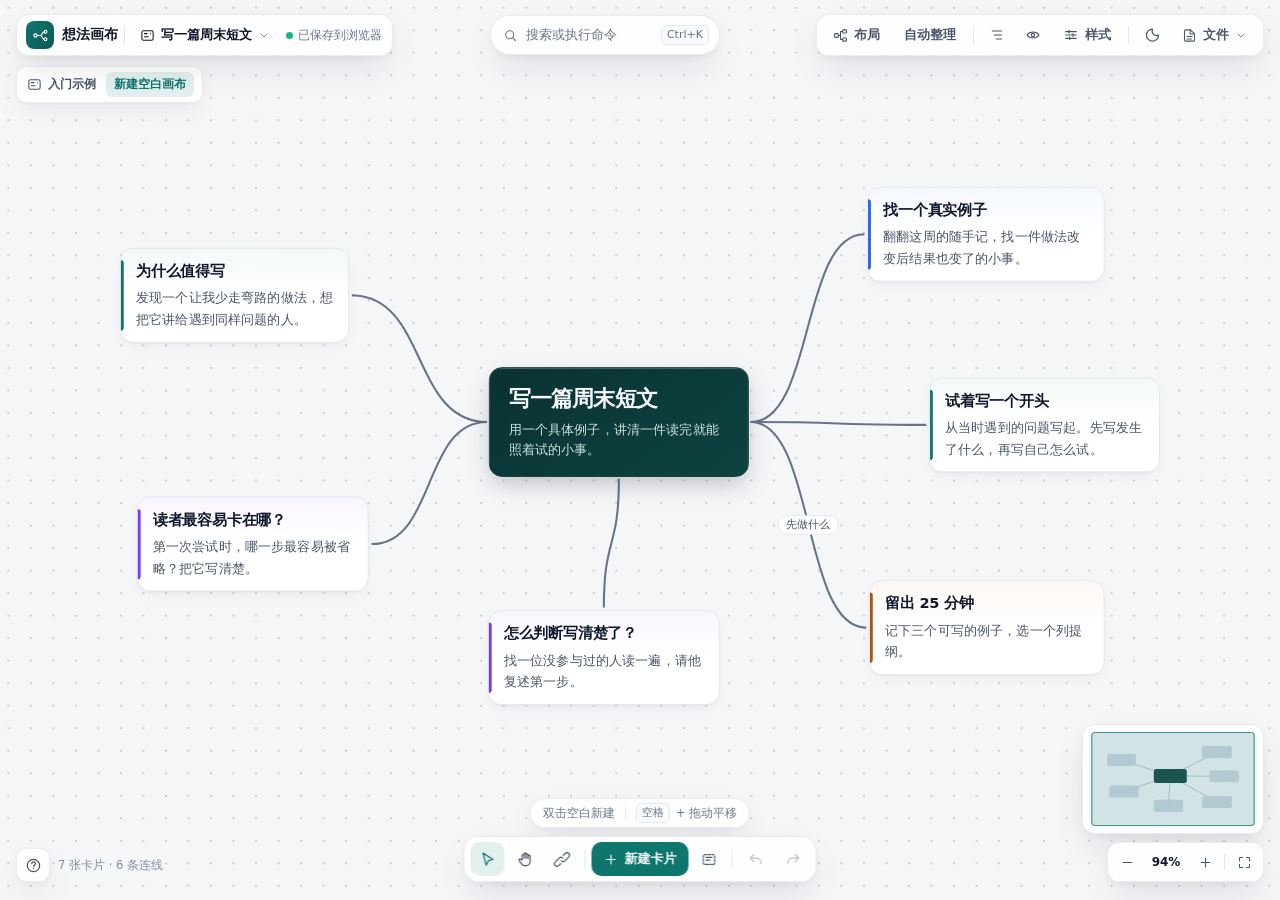
==== commit c50d513a: "fix: resolve cross-board undo, checklist toggle, inline scroll, and responsive topbar bugs (v2.2.2)" ====
--- a/想法画布.html
+++ b/想法画布.html
@@ -101,6 +101,8 @@
 .bar-left, .bar-right {
   min-width: 0; height: 42px; padding: 4px 6px; gap: 4px; border-radius: 13px;
 }
+.bar-left { flex: 0 1 auto; overflow: hidden; }
+.bar-right { flex: none; }
 .brand { gap: 8px; flex: none; font-size: 14px; font-weight: 680; white-space: nowrap; letter-spacing: -.01em; padding-left: 3px; }
 .brand-mark {
   display: grid; place-items: center; width: 28px; height: 28px; border-radius: 8px;
@@ -109,7 +111,7 @@
 .brand-mark .icon { width: 17px; height: 17px; stroke-width: 1.65; }
 .bar-separator { width: 1px; height: 18px; background: var(--line); margin: 0 3px; flex: none; }
 .board-trigger {
-  min-width: 0; gap: 6px; height: 32px; padding: 0 8px; border-radius: 8px;
+  flex: 0 1 auto; min-width: 0; gap: 6px; height: 32px; padding: 0 8px; border-radius: 8px;
   color: var(--ink); font-size: 13px; font-weight: 600; max-width: 190px;
 }
 .board-trigger:hover, .board-trigger[aria-expanded="true"], .btn-quiet:hover:not(:disabled) { background: var(--glass-hover); }
@@ -118,7 +120,7 @@
 #board-title { white-space: nowrap; overflow: hidden; text-overflow: ellipsis; }
 
 .search-trigger {
-  width: clamp(190px, 22vw, 300px); height: 40px; padding: 0 10px 0 12px; gap: 8px;
+  flex: none; width: clamp(160px, 18vw, 280px); height: 40px; padding: 0 10px 0 12px; gap: 8px;
   border-radius: 999px; text-align: left; color: var(--muted); font-size: 13px;
   transition: border-color .15s ease, box-shadow .15s ease;
 }
@@ -151,6 +153,7 @@
   background: var(--glass); backdrop-filter: blur(20px) saturate(180%); -webkit-backdrop-filter: blur(20px) saturate(180%);
   border: 1px solid var(--border-subtle); border-radius: 14px; box-shadow: var(--shadow-island);
 }
+.popover:not(.search-panel):not(.card-source-popover) { max-height: calc(100dvh - var(--chrome-top) - 62px); overflow-y: auto; overscroll-behavior: contain; }
 #board-menu { left: 16px; }
 #file-menu { right: 16px; }
 .menu-title { padding: 6px 9px 4px; font-weight: 620; font-size: 11.5px; color: var(--muted); }
@@ -391,7 +394,7 @@
 }
 .card[data-tone="topic"][data-depth="3"]:not([data-profile="title"]):not([data-profile="empty"]) .card-copy { padding: 14px 16px 13px 18px; }
 .card[data-tone="topic"][data-depth="3"] :is(.card-title, .inline-title) { font-size: 15.5px; line-height: 1.38; font-weight: 700; letter-spacing: -.015em; }
-.card:not([data-profile="title"]):not([data-profile="empty"]):not([data-shape]):not([data-custom-fill])::before {
+.card:not([data-profile="title"]):not([data-profile="empty"]):not([data-shape="plain"]):not([data-shape="pill"])::before {
   content: ""; position: absolute; left: 0; top: 12px; bottom: 12px; width: 3px; border-radius: 0 3px 3px 0;
   background: var(--card-accent); pointer-events: none;
 }
@@ -416,19 +419,56 @@
 .card[data-has-status]:is([data-profile="title"],[data-profile="empty"]) .card-copy { padding-right: 28px; }
 
 .card-glance {
-  display: none; position: absolute; inset: 0; align-items: center; padding: 6px 12px 6px 14px;
+  display: none; position: absolute; inset: 0; align-items: center; padding: 8px 12px 8px 14px;
   overflow: hidden; border-radius: inherit; color: var(--card-ink); pointer-events: none;
 }
 .card-glance span {
-  display: -webkit-box; -webkit-box-orient: vertical; -webkit-line-clamp: 3; overflow: hidden;
-  font-size: clamp(14px, calc(12.5px / var(--glance-scale, 1)), 72px);
-  line-height: 1.2; font-weight: 700; letter-spacing: -.01em; overflow-wrap: anywhere;
-}
-.card:is([data-depth="0"],[data-depth="1"]) .card-glance span { font-size: clamp(16px, calc(16px / var(--glance-scale, 1)), 110px); }
+  display: -webkit-box; -webkit-box-orient: vertical; -webkit-line-clamp: 3; overflow: hidden; max-height: 100%;
+  font-size: clamp(16px, calc(8.5px / var(--glance-scale, 1)), 23px);
+  line-height: 1.24; font-weight: 680; letter-spacing: -.01em; overflow-wrap: break-word; word-break: normal;
+}
+.card:is([data-depth="0"],[data-depth="1"]) .card-glance span {
+  font-size: clamp(18px, calc(10px / var(--glance-scale, 1)), 26px);
+  line-height: 1.22; font-weight: 720;
+}
+.card:is([data-profile="title"],[data-profile="empty"]) .card-glance { padding: 4px 12px; }
+.card:is([data-profile="title"],[data-profile="empty"]) .card-glance span {
+  -webkit-line-clamp: 1;
+  font-size: clamp(14px, calc(9px / var(--glance-scale, 1)), 21px);
+  line-height: 1.18;
+}
+.card[data-tone="topic"][data-profile="title"] .card-glance span {
+  font-size: clamp(16px, calc(10px / var(--glance-scale, 1)), 24px);
+}
 #viewport.is-overview .card:not(.is-editing) .card-glance { display: flex; }
 #viewport.is-overview .card:not(.is-editing) > :is(.card-copy, .card-status, .card-size) { visibility: hidden; }
-#viewport.is-far .card[data-depth="3"]:not(.selected) .card-glance { display: none; }
-#viewport.is-far .card[data-depth="3"]:not(.selected):not(.is-dimmed) { opacity: .55; }
+
+.glance-preview {
+  position: fixed; z-index: 8; left: 0; top: 0; max-width: min(320px, calc(100vw - 32px));
+  padding: 11px 13px 10px 15px; border-radius: 13px; pointer-events: none;
+  background: var(--glass); backdrop-filter: blur(20px) saturate(180%); -webkit-backdrop-filter: blur(20px) saturate(180%);
+  border: 1px solid var(--border-subtle);
+  box-shadow: 0 12px 32px -6px rgba(15, 23, 42, 0.22), 0 2px 8px rgba(15, 23, 42, 0.08);
+  color: var(--ink); overflow: hidden;
+}
+.glance-preview::before {
+  content: ""; position: absolute; left: 0; top: 10px; bottom: 10px; width: 3.5px; border-radius: 0 3px 3px 0;
+  background: var(--glance-accent, var(--board-accent, var(--green)));
+}
+.glance-preview-meta {
+  display: flex; align-items: center; gap: 6px; margin-bottom: 4px; font-size: 11px; color: var(--muted);
+}
+.glance-preview-status { display: inline-flex; align-items: center; gap: 4px; font-weight: 600; color: var(--ink-soft); }
+.glance-preview-status i { width: 7px; height: 7px; border-radius: 50%; flex: none; background: var(--chip-ink, var(--green)); }
+.glance-preview-title {
+  margin: 0; font-size: 14.5px; line-height: 1.35; font-weight: 680; color: var(--ink);
+  display: -webkit-box; -webkit-box-orient: vertical; -webkit-line-clamp: 3; overflow: hidden; overflow-wrap: break-word;
+}
+.glance-preview-body {
+  margin: 5px 0 0; font-size: 12.5px; line-height: 1.5; color: var(--ink-soft);
+  display: -webkit-box; -webkit-box-orient: vertical; -webkit-line-clamp: 3; overflow: hidden; overflow-wrap: break-word;
+  white-space: pre-line;
+}
 
 /* Bottom Centered Floating Dock (replaces old left rail) */
 .rail, .panel, .float-controls, .selection-tools, .tip {
@@ -603,7 +643,7 @@
 .sync-gate-card h1 { margin: 0 0 10px; font-size: 20px; }
 .sync-gate-card p { color: var(--muted); line-height: 1.6; margin: 0 0 15px; }
 .sync-alert {
-  position: fixed; z-index: 11; top: calc(var(--chrome-top) + 50px); left: 50%; transform: translateX(-50%);
+  position: fixed; z-index: 9; top: calc(var(--chrome-top) + 50px); left: 50%; transform: translateX(-50%);
   display: flex; align-items: center; justify-content: space-between; gap: 12px;
   width: max-content; max-width: calc(100vw - 32px); padding: 6px 10px 6px 14px;
   background: #fffbeb; border: 1px solid #fde68a; color: #92400e; border-radius: 10px;
@@ -926,20 +966,43 @@
 .edge.selected { stroke-width: calc(var(--edge-width) + 1px); }
 #edge-layer .is-dimmed:not(:has(.selected)), .card.is-dimmed { opacity: .24; }
 .card.is-dimmed:focus-within, .card.is-dimmed.selected { opacity: .68; }
-.card[data-profile="empty"] { background: var(--empty-fill, var(--glass)); border-color: var(--empty-border, var(--line)); color: var(--empty-text, var(--muted)); }
+:root .card[data-profile="empty"],
+:root .card[data-tone="topic"][data-profile="empty"],
+:root[data-chrome="dark"] .card[data-tone][data-profile="empty"] {
+  --card-bg: var(--empty-fill, var(--glass));
+  --card-line: var(--empty-border, var(--line));
+  --card-ink: var(--empty-text, var(--muted));
+  --card-sub: var(--empty-text, var(--muted));
+  background: var(--empty-fill, var(--glass));
+  border-color: var(--empty-border, var(--line));
+  color: var(--empty-text, var(--muted));
+  box-shadow: none;
+}
 .card[data-shape="square"] { border-radius: 3px; }
 .card[data-shape="rounded"] { border-radius: 14px; }
 .card[data-shape="pill"] { border-radius: 999px; }
-.card[data-shape="plain"] { background: transparent; border-color: transparent; box-shadow: none; }
+:root .card[data-shape="plain"],
+:root .card[data-tone][data-profile="empty"][data-shape="plain"],
+:root[data-chrome="dark"] .card[data-tone][data-profile="empty"][data-shape="plain"] { background: transparent; border-color: transparent; box-shadow: none; }
+.card[data-shape="plain"][data-tone="topic"]:not([data-depth="3"]) {
+  --card-ink: var(--plain-ink, var(--ink));
+  --card-sub: var(--plain-ink, var(--ink-soft));
+  --card-accent: var(--board-accent, var(--green));
+}
 .card[data-shape="plain"][data-tone="topic"] .card-copy { color: var(--plain-ink, var(--ink)); background: none; }
 .card[data-shape="plain"][data-tone="topic"] .card-body { color: var(--plain-ink, var(--ink-soft)); }
+.card[data-shape="plain"][data-tone="topic"]:not([data-depth="3"]) .card-meta { border-top-color: var(--card-divider); }
+.card[data-shape="plain"][data-tone="topic"]:not([data-depth="3"]) .card-chip { background: var(--surface-sub); border-color: var(--line); color: var(--ink-soft); }
+.card[data-shape="plain"][data-tone="topic"]:not([data-depth="3"]) .card-chip.is-sources[aria-expanded="true"] { background: var(--green-light); border-color: var(--board-accent, var(--green)); color: var(--board-accent, var(--green)); }
+.card[data-shape="plain"][data-tone="topic"]:not([data-depth="3"]) .flow-text code { background: rgba(15, 23, 42, 0.06); }
+:root[data-chrome="dark"] .card[data-shape="plain"][data-tone="topic"]:not([data-depth="3"]) .flow-text code { background: rgba(255, 255, 255, 0.09); }
 .card[data-sized] .card-title { font-size: var(--card-font-size) !important; }
 .card[data-sized] .card-body { font-size: var(--card-font-size); }
 .card[data-intrinsic] { width: max-content; }
 .card[data-intrinsic] .card-copy { display: flex; flex-direction: column; align-items: flex-start; gap: 6px; padding: 10px 13px; }
 .card[data-intrinsic] .card-title { flex: none; }
 .card[data-detail="title"] :is(.card-body,.card-cover,.done-toggle) { display: none; }
-.card[data-detail="summary"] .card-body { display: -webkit-box; -webkit-box-orient: vertical; -webkit-line-clamp: 3; max-height: 4.8em; overflow: hidden; }
+.card[data-detail="summary"]:not([data-show-done]) .card-body { display: -webkit-box; -webkit-box-orient: vertical; -webkit-line-clamp: 3; max-height: 4.8em; overflow: hidden; }
 .card[data-detail="summary"] .card-cover img { max-height: 90px; }
 .card-body img { height: auto; max-width: 100%; max-height: 240px; object-fit: contain; vertical-align: middle; }
 .card[data-detail="summary"] .card-body img { max-height: 54px; }
@@ -993,13 +1056,24 @@
 .stage:has(:is(#layout-panel,#inspector-panel,#views-panel):not([hidden])) #idle-tip { display: none; }
 .stage:has(:is(#inspector-panel,#views-panel,#layout-panel):not([hidden])) #map-panel { display: none; }
 
-@media (max-width: 1180px) {
+@media (max-width: 1240px) {
   .brand span:not(.brand-mark), .status-label { display: none; }
   .search-trigger { width: clamp(160px, 18vw, 230px); }
 }
+@media (max-width: 1040px) {
+  .breadcrumbs { flex: none; }
+  .breadcrumbs .crumb-sep, .breadcrumbs .crumb-btn:not(:first-child), .breadcrumbs .crumb-btn span { display: none; }
+  .breadcrumbs .crumb-btn:first-child { width: 26px; padding: 0; justify-content: center; flex: none; }
+}
 @media (max-width: 960px) {
   #counts, .board-extra span, .arrange-btn span, .quick-arrange-btn { display: none; }
-  .search-trigger { width: clamp(148px, 24vw, 220px); }
+  .search-trigger { width: clamp(136px, 19vw, 200px); }
+}
+@media (max-width: 800px) {
+  .nav { bottom: 66px; }
+  .stage-meta { bottom: 66px; }
+  #idle-tip { display: none !important; }
+  .feature-drawer, .inspector-panel, .canvas-views { max-height: calc(100dvh - var(--chrome-top) - 168px); }
 }
 @media (max-width: 740px) {
   .search-trigger span, .search-trigger .shortcut { display: none; }
@@ -1008,11 +1082,22 @@
 @media (max-width: 680px) {
   .bar { top: max(10px, calc(var(--chrome-top) - 4px)); left: 10px; right: 10px; gap: 6px; }
   .bar-left, .bar-right { height: 38px; padding: 3px 4px; }
+  #file-toggle span, #file-toggle .chevron { display: none; }
+  #file-toggle { width: 32px; padding: 0; }
   .rail { bottom: 12px; max-width: calc(100vw - 20px); overflow-x: auto; }
   .nav { bottom: 64px; right: 10px; }
   .stage-meta { bottom: 64px; left: 10px; }
-  #idle-tip { display: none !important; }
-  .feature-drawer, .inspector-panel, .canvas-views { top: calc(var(--chrome-top) + 42px); right: 10px; width: calc(100vw - 20px); max-height: calc(100dvh - var(--chrome-top) - 116px); }
+  .feature-drawer, .inspector-panel, .canvas-views { top: calc(var(--chrome-top) + 42px); right: 10px; width: calc(100vw - 20px); max-height: calc(100dvh - var(--chrome-top) - 156px); }
+}
+@media (max-width: 540px) {
+  .brand, .bar-separator, #board-toggle > .icon:first-child { display: none; }
+  .bar-left { gap: 2px; }
+  .status { margin-inline: 1px 2px; }
+  .board-trigger { padding: 0 5px; gap: 3px; }
+  .breadcrumbs .crumb-btn:first-child { width: 24px; }
+  .bar-right { gap: 1px; }
+  .bar-right .btn, .bar-right .icon-btn, #file-toggle { width: 28px; height: 28px; padding: 0; }
+  .search-trigger { width: 34px; height: 38px; }
 }
 
 .focus-path { display: flex; align-items: center; gap: 2px; min-width: 0; overflow: hidden; }
@@ -1098,7 +1183,7 @@
 .card[data-tone="topic"]:not([data-depth="3"]) .inline-title:focus { border-bottom-color: rgba(255, 255, 255, 0.28); }
 .inline-title::placeholder { color: var(--card-sub); opacity: .55; font-weight: 500; }
 .inline-body {
-  min-height: 24px; max-height: 260px; overflow-y: auto; outline: none; position: relative;
+  min-height: 24px; max-height: 260px; overflow-y: auto; overscroll-behavior: contain; outline: none; position: relative;
   font-size: 13.5px; line-height: 1.66; color: var(--card-sub); cursor: text;
   user-select: text; -webkit-user-select: text; overflow-wrap: anywhere;
 }
@@ -1125,9 +1210,9 @@
   display: flex; align-items: center; gap: 10px;
 }
 
-.breadcrumbs { display: flex; align-items: center; gap: 2px; min-width: 0; max-width: 240px; overflow: hidden; font-size: 12px; color: var(--muted); }
+.breadcrumbs { flex: 0 3 auto; display: flex; align-items: center; gap: 2px; min-width: 0; max-width: 240px; overflow: hidden; font-size: 12px; color: var(--muted); }
 .crumb-btn {
-  display: inline-flex; align-items: center; gap: 3px; height: 28px; padding: 0 6px;
+  display: inline-flex; align-items: center; gap: 3px; min-width: 0; height: 28px; padding: 0 6px;
   border-radius: 7px; color: var(--ink-soft); font-weight: 560; max-width: 112px;
 }
 .crumb-btn:hover { background: var(--glass-hover); color: var(--ink); }
@@ -1165,7 +1250,7 @@
 .selection-divider { width: 1px; height: 18px; background: var(--line); margin: 0 3px; flex: none; }
 
 .context-menu {
-  position: fixed; z-index: 30; min-width: 222px; max-width: 276px; padding: 6px;
+  position: fixed; z-index: 30; min-width: 222px; max-width: 276px; max-height: calc(100dvh - 20px); overflow-y: auto; overscroll-behavior: contain; padding: 6px;
   background: var(--glass); backdrop-filter: blur(20px) saturate(180%); -webkit-backdrop-filter: blur(20px) saturate(180%);
   border: 1px solid var(--border-subtle); border-radius: 13px; box-shadow: var(--shadow-island);
 }
@@ -1621,6 +1706,7 @@
   </div>
 </div>
 
+  <aside id="glance-preview" class="glance-preview" role="tooltip" hidden></aside>
   <div class="toast" id="toast" role="status" hidden></div>
   <div id="sync-alert" class="sync-alert" role="status" hidden>
     <span id="sync-alert-text"></span>
@@ -1689,7 +1775,7 @@
 
 <dialog id="help-dialog" aria-labelledby="help-heading">
   <div class="help-content">
-    <div class="dialog-header"><h2 id="help-heading">操作指南 · v2.1</h2><button type="button" class="icon-btn" data-action="close-help" aria-label="关闭指南"><svg class="icon" aria-hidden="true"><use href="#i-close"/></svg></button></div>
+    <div class="dialog-header"><h2 id="help-heading">操作指南 · v2.2</h2><button type="button" class="icon-btn" data-action="close-help" aria-label="关闭指南"><svg class="icon" aria-hidden="true"><use href="#i-close"/></svg></button></div>
     <div class="help-grid">
       <section class="help-group">
         <h3>创建与编辑</h3>
@@ -2312,6 +2398,7 @@
       return parsed;
     });
     requireValue(boardIds.has(value.activeId), '当前画布在文件中不存在。');
+    const boardById = new Map(boards.map(item => [item.id, item]));
     for (const item of boards) {
       if (item.settings.parentId && (!boardIds.has(item.settings.parentId) || item.settings.parentId === item.id)) {
         item.settings.parentId = null;
@@ -2320,6 +2407,19 @@
         if (node.subBoardId && (!boardIds.has(node.subBoardId) || node.subBoardId === item.id)) {
           delete node.subBoardId;
         }
+      }
+    }
+    for (const item of boards) {
+      const trail = new Set([item.id]);
+      let cursor = item;
+      while (cursor.settings.parentId) {
+        const next = boardById.get(cursor.settings.parentId);
+        if (!next || trail.has(next.id)) {
+          cursor.settings.parentId = null;
+          break;
+        }
+        trail.add(next.id);
+        cursor = next;
       }
     }
     const themes = records(value.themes, (item, name) => name && { id: item.id, name, appearance: appearance(item.appearance) });
@@ -2351,7 +2451,7 @@
   return { tone, uid, makeBoard, newAppearance, newSettings, parse, storage, exportHtml };
 })();
 
-const sourceHtml = '<!doctype html>\n' + document.documentElement.outerHTML.replace('<meta id="canvas-browser-sync">', '<!-- LOCAL_CANVAS_SYNC -->');
+const sourceHtml = '<!doctype html>\n' + document.documentElement.outerHTML.replace('<meta id="canvas-browser-sync">', '<!-- ' + 'LOCAL_CANVAS_SYNC -->');
 const $ = selector => document.querySelector(selector);
 const controls = Object.fromEntries([...document.querySelectorAll('[data-action]')].map(el => [el.dataset.action, el]));
 const viewport = $('#viewport');
@@ -2407,6 +2507,8 @@
   if (!changed) return;
   renderEdges(activeLayoutPositions || gesture?.positions || layoutDraft?.result?.positions, dirtyIds);
   CanvasViews.renderFrames(activeLayoutPositions || gesture?.positions || layoutDraft?.result?.positions, visibility.hidden);
+  positionSelectionBar();
+  positionSourcePopover();
   scheduleMap();
 });
 const history = new Map();
@@ -2518,10 +2620,27 @@
 const persistence = syncing ? null : CanvasData.storage(embedded.edition);
 const draftKey = 'idea-canvas:uncommitted:v1';
 if (browserSync) {
-  window.addEventListener('hashchange', () => {
-    if (!new URLSearchParams(location.hash.slice(1)).has('pair')) return;
-    if ($('#sync-gate').hidden) window.history.replaceState(null, '', location.pathname);
-    else location.reload();
+  window.addEventListener('hashchange', async () => {
+    const code = new URLSearchParams(location.hash.slice(1)).get('pair');
+    if (!code) return;
+    if (!$('#sync-gate').hidden) {
+      location.reload();
+      return;
+    }
+    window.history.replaceState(null, '', location.pathname);
+    try {
+      await browserRequest('/pair', jsonRequest('POST', { code }));
+      retryAt = 0;
+      connectionIssue = false;
+      if (unresolved) {
+        handleSyncConflict();
+        toast('已重新配对，请点「保留为新画布」继续同步');
+      } else {
+        void pullShared();
+      }
+    } catch (error) {
+      handleSyncFailure(error);
+    }
   });
 }
 let workspace = embedded.workspace ? CanvasData.parse(JSON.stringify(embedded.workspace)) : demoWorkspace();
@@ -2587,8 +2706,14 @@
     try {
       const draft = JSON.parse(sessionStorage.getItem(draftKey));
       if (draft) {
-        workspace = CanvasData.parse(draft.json);
-        if (dirty() && (draft.unresolved === true || draft.revision !== revision)) unresolved = true;
+        const parsedDraft = CanvasData.parse(draft.json);
+        if (contentOf(parsedDraft) === lastSyncedContent) {
+          sessionStorage.removeItem(draftKey);
+        } else {
+          workspace = parsedDraft;
+          if (typeof draft.base === 'string') lastSyncedContent = draft.base;
+          if (dirty() && (draft.unresolved === true || draft.revision !== revision)) unresolved = true;
+        }
       }
     } catch {
       // The disk snapshot is still usable if a browser draft is unavailable.
@@ -2666,8 +2791,11 @@
 function rememberDraft() {
   if (!browserSync) return;
   try {
-    if (dirty()) sessionStorage.setItem(draftKey, JSON.stringify({ revision, unresolved, json: JSON.stringify(workspace) }));
-    else sessionStorage.removeItem(draftKey);
+    if (dirty()) {
+      sessionStorage.setItem(draftKey, JSON.stringify({
+        revision, unresolved, base: lastSyncedContent, json: JSON.stringify(workspace),
+      }));
+    } else sessionStorage.removeItem(draftKey);
   } catch {
     // A dirty tab still has the exit prompt and its file export.
   }
@@ -2967,6 +3095,44 @@
   future.length = 0;
 }
 
+function scrubDeletedBoardFromHistory(deletedId, fallbackParent) {
+  for (const [boardId, stack] of history) {
+    const nextParent = fallbackParent === boardId ? null : fallbackParent;
+    for (const list of [stack.past, stack.future]) {
+      for (const entry of list) {
+        if (entry.settings?.parentId === deletedId) entry.settings.parentId = nextParent;
+        for (const node of entry.nodes || []) {
+          if (node.subBoardId === deletedId) delete node.subBoardId;
+        }
+      }
+    }
+  }
+}
+
+function sanitizeBoardLinks(target) {
+  const boardById = new Map(workspace.boards.map(item => [item.id, item]));
+  if (target.settings?.parentId) {
+    const trail = new Set([target.id]);
+    let cursor = target.settings.parentId;
+    while (cursor) {
+      if (trail.has(cursor) || !boardById.has(cursor)) {
+        target.settings.parentId = null;
+        break;
+      }
+      trail.add(cursor);
+      cursor = boardById.get(cursor).settings?.parentId;
+    }
+  }
+  const claimedElsewhere = new Set(
+    workspace.boards.filter(item => item.id !== target.id).flatMap(item => item.nodes.map(node => node.subBoardId).filter(Boolean))
+  );
+  for (const node of target.nodes) {
+    if (node.subBoardId && (!boardById.has(node.subBoardId) || node.subBoardId === target.id || claimedElsewhere.has(node.subBoardId))) {
+      delete node.subBoardId;
+    }
+  }
+}
+
 function undoRedo(which) {
   if (inlineEdit) finishInline();
   if (gesture) cancelGesture();
@@ -2976,10 +3142,12 @@
   if (!from.length) return;
   const entry = from.pop();
   if (entry.workspaceBoards) {
+    const activeId = workspace.activeId;
     to.push(snapshot(false, false, true));
     workspace.boards = entry.workspaceBoards;
     workspace.activeId = entry.workspaceActiveId;
     if (entry.themes) workspace.themes = entry.themes;
+    invalidateCrossBoardUndo(activeId, true);
     CanvasViews.reset();
     selection = noSelection();
     linkSource = null;
@@ -2990,10 +3158,14 @@
     return;
   }
   const before = capturePositions();
+  const liveParentId = board().settings?.parentId ?? null;
   const { themes, ...previous } = entry;
   to.push(snapshot(!!previous.view, !!themes));
+  invalidateCrossBoardUndo(workspace.activeId, !!themes);
   if (themes) workspace.themes = themes;
   Object.assign(board(), previous);
+  if (board().settings) board().settings.parentId = liveParentId;
+  sanitizeBoardLinks(board());
   selection = noSelection();
   linkSource = null;
   render();
@@ -3831,15 +4003,18 @@
     const result = new Map(fixed.map(node => [node.id, { x: node.x, y: node.y }]));
     const byId = new Map(nodes.map(node => [node.id, node]));
     const [depth, lane, depthSize, laneSize] = vertical ? ['y', 'x', 'h', 'w'] : ['x', 'y', 'w', 'h'];
-    for (const [id, point] of positions) {
+    const eps = 1e-6;
+    const movable = [...positions.entries()]
+      .filter(([id]) => !byId.get(id).pinned)
+      .sort(([idA, a], [idB, b]) => a[lane] - b[lane] || a[depth] - b[depth] || idA.localeCompare(idB));
+    for (const [id, point] of movable) {
       const node = byId.get(id);
-      if (node.pinned) continue;
       const along = point[depth];
-      const intervals = active.filter(other => along < other[depth] + other[depthSize] + gap && along + node[depthSize] + gap > other[depth])
+      const intervals = active.filter(other => along < other[depth] + other[depthSize] + gap - eps && along + node[depthSize] + gap - eps > other[depth])
         .map(other => [other[lane] - node[laneSize] - gap, other[lane] + other[laneSize] + gap]).sort((a, b) => a[0] - b[0]);
       let across = point[lane];
       for (const [start, end] of intervals) {
-        if (across <= start) break;
+        if (across <= start + eps) break;
         across = Math.max(across, end);
       }
       const placed = { ...point, [lane]: across };
@@ -3961,7 +4136,7 @@
     return positions;
   }
 
-  return { tree, subtree, project, compute, align, avoidFixed, categoryName, matrixTracks, reclassifyCard, branchLanes, reflowBranch,
+  return { tree, orient, subtree, project, compute, align, avoidFixed, categoryName, matrixTracks, reclassifyCard, branchLanes, reflowBranch,
     foldedDescendants, isTreeMode, overlappingRevealRoots };
 })();
 
@@ -4228,8 +4403,7 @@
       JSON.stringify(nextGuides) === JSON.stringify(settings.guides)) {
     render();
     if (anchor && camera.scale < .8) {
-      fitNodes(result.positions.keys(), true, anchor);
-      current.view = { ...camera };
+      fitNodes(result.positions.keys(), false, anchor);
       save();
     }
     focusCanvas();
@@ -4244,8 +4418,8 @@
   camera = targetCamera;
   render();
   animatePositions(before);
-  if (options.mode !== 'free') fitNodes(tree ? result.positions.keys() : ids, true, anchor);
-  current.view = { ...camera };
+  if (options.mode !== 'free') fitNodes(tree ? result.positions.keys() : ids, false, anchor);
+  else current.view = { ...camera };
   save();
   focusCanvas();
   toast(edits?.size ? '已更新分类，可撤销' : '已整理，可撤销');
@@ -4290,7 +4464,15 @@
       const value = event.target.value;
       const key = id.slice(7);
       if (key === 'scope') layoutDraft.scope = value;
-      else layoutDraft.options[key === 'root' ? 'rootId' : key] = value || null;
+      else if (key === 'rows') {
+        const prev = layoutDraft.options.rows;
+        layoutDraft.options.rows = value;
+        if (layoutDraft.options.columns === value) layoutDraft.options.columns = prev;
+      } else if (key === 'columns') {
+        const prev = layoutDraft.options.columns;
+        layoutDraft.options.columns = value;
+        if (layoutDraft.options.rows === value) layoutDraft.options.rows = prev;
+      } else layoutDraft.options.rootId = value || null;
       previewLayout(true);
     });
   }
@@ -4345,6 +4527,13 @@
 }
 
 function paintLayoutGuides() {
+  if (CanvasViews.isFocused()) {
+    viewport.classList.toggle('is-matrix', false);
+    const key = $('#matrix-key');
+    if (key) key.hidden = true;
+    $('#layout-guide-layer').replaceChildren();
+    return;
+  }
   const { options, guides } = displayedLayout();
   const fragment = document.createDocumentFragment();
   const matrix = options.mode === 'matrix' && guides.length > 0;
@@ -4774,22 +4963,27 @@
     return block;
   }
 
-  function styleTarget(owners, name, inherited, defaultValues) {
+  function styleTarget(owners, name, inherited, defaultValues, hooks = null) {
     function current(owner) {
       return name ? owner[name] || {} : owner;
     }
 
     function read(key) {
-      const first = owners[0];
-      const local = current(first)[key];
-      const fallback = owner => (typeof inherited === 'function' ? inherited(owner) : inherited)[key] ?? defaultValues[key];
-      const effective = local ?? fallback(first);
-      const mixed = owners.some(owner => (current(owner)[key] ?? fallback(owner)) !== effective);
-      return { effective, mixed, overridden: owners.some(owner => current(owner)[key] !== undefined) };
+      const baseOf = owner => typeof defaultValues === 'function' ? defaultValues(owner) : defaultValues;
+      const fallback = owner => (typeof inherited === 'function' ? inherited(owner) : inherited)[key] ?? baseOf(owner)[key];
+      const localOf = owner => {
+        const override = hooks?.readOverride?.(owner, key);
+        return override !== undefined ? override : current(owner)[key];
+      };
+      const effective = localOf(owners[0]) ?? fallback(owners[0]);
+      const mixed = owners.some(owner => (localOf(owner) ?? fallback(owner)) !== effective);
+      return { effective, mixed, overridden: owners.some(owner => localOf(owner) !== undefined) || !!hooks?.hasOverride?.(key) };
     }
 
     function write(key, value) {
-      if (owners.every(owner => current(owner)[key] === value)) return;
+      if (owners.every(owner => current(owner)[key] === value) && !hooks?.hasOverride?.(key)) return;
+      const baseOf = owner => typeof defaultValues === 'function' ? defaultValues(owner) : defaultValues;
+      const fallback = owner => (typeof inherited === 'function' ? inherited(owner) : inherited)[key] ?? baseOf(owner)[key];
       applyChange(() => {
         for (const owner of owners) {
           if (!name) {
@@ -4797,22 +4991,25 @@
             else owner[key] = value;
           } else {
             const next = { ...current(owner) };
-            if (value === undefined) delete next[key];
+            const onlyEdgeOverride = value !== undefined && next[key] === undefined && hooks?.readOverride?.(owner, key) !== undefined && value === fallback(owner);
+            if (value === undefined || onlyEdgeOverride) delete next[key];
             else next[key] = value;
             if (Object.keys(next).length) owner[name] = next;
             else delete owner[name];
           }
         }
+        hooks?.onWrite?.(key, value);
       });
     }
 
     function reset() {
-      if (owners.every(owner => !Object.keys(current(owner)).length)) return;
+      if (owners.every(owner => !Object.keys(current(owner)).length) && !hooks?.hasOverride?.()) return;
       applyChange(() => {
         for (const owner of owners) {
           if (name) delete owner[name];
           else for (const key of Object.keys(owner)) delete owner[key];
         }
+        hooks?.onReset?.();
       });
     }
 
@@ -4893,18 +5090,28 @@
   }
 
   const cardDefaults = { fill: '#ffffff', border: '#e2e8f0', text: '#0f172a', size: 14, shape: 'rounded' };
+  const darkCardDefaults = { fill: '#181c24', border: '#2a303c', text: '#f1f5f9', size: 14, shape: 'rounded' };
   const branchDefaults = { color: '#64748b', width: 1.5, shape: 'curve', dash: 'solid', arrow: 'none' };
   const linkDefaults = { ...branchDefaults, color: '#94a3b8', arrow: 'end' };
 
-  function cardDefaultValues(node) {
-    if (!node) return cardDefaults;
-    const element = document.querySelector('.card[data-card="' + CSS.escape(node.id) + '"]');
-    if (!element) return cardDefaults;
-    const css = getComputedStyle(element);
-    const readColor = (name, fallback) => color.test(css.getPropertyValue(name).trim()) ? css.getPropertyValue(name).trim() : fallback;
+  function cardDefaultValues(node, settings = board().settings) {
+    const dark = isDarkHex(settings?.appearance?.background);
+    const base = dark ? darkCardDefaults : cardDefaults;
+    if (!node || node.tone !== 'topic') return base;
+    const accentHex = color.test(settings?.appearance?.accent || '') ? settings.appearance.accent : (dark ? '#10b981' : '#0f766e');
+    if ((nodeDepths.get(node.id) ?? 0) >= 3) {
+      return {
+        ...base,
+        fill: mixHex(accentHex, dark ? '#181c24' : '#ffffff', dark ? 0.85 : 0.93),
+        border: mixHex(accentHex, dark ? '#181c24' : '#ffffff', dark ? 0.66 : 0.74),
+        text: dark ? '#f1f5f9' : '#1e293b',
+      };
+    }
     return {
-      ...cardDefaults, fill: readColor('--card-bg', cardDefaults.fill),
-      border: readColor('--card-line', cardDefaults.border), text: readColor('--card-ink', cardDefaults.text),
+      ...base,
+      fill: mixHex(accentHex, '#0b171d', 0.54),
+      border: mixHex(accentHex, '#081116', 0.62),
+      text: '#f8fafc',
     };
   }
 
@@ -4912,7 +5119,8 @@
     const appearance = settings.appearance;
     const canvas = section('背景与网格');
     canvas.append(appearanceFields(appearance));
-    const titles = styleSection('默认卡片样式', styleTarget([appearance.card], null, {}, cardDefaults), cardStyleFields, true);
+    const boardCardBase = isDarkHex(appearance.background) ? darkCardDefaults : cardDefaults;
+    const titles = styleSection('默认卡片样式', styleTarget([appearance.card], null, {}, boardCardBase), cardStyleFields, true);
     const branches = styleSection('默认分支样式', styleTarget([appearance.branch], null, {}, branchDefaults), lineStyleFields, true);
     const links = styleSection('默认关系线样式', styleTarget([appearance.link], null, {}, linkDefaults), lineStyleFields, true);
     body.append(showThemes(settings), canvas, rainbowSection(), titles, branches, links);
@@ -4945,7 +5153,7 @@
     const typeField = field('卡片类型', tonePills);
     typeField.classList.add('inspector-field-full');
     const inherited = owner => cardDefaultsFor(owner.id, settings);
-    const target = styleTarget(cards, 'style', inherited, cardDefaultValues(cards[0]));
+    const target = styleTarget(cards, 'style', inherited, owner => cardDefaultValues(owner, settings));
     body.append(styleSection('卡片样式', target, owner => {
       const fields = cardStyleFields(owner);
       fields.prepend(typeField);
@@ -4963,7 +5171,33 @@
       ...settings.appearance.branch,
       ...inheritedBranches.get(hierarchy.parent.get(owner.id)),
     });
-    const target = styleTarget(cards, 'branchStyle', inherited, branchDefaults);
+    const branchEdges = () => {
+      const ids = new Set(cards.map(card => card.id));
+      const edge = chosenEdge();
+      return board().edges.filter(item => item.kind === 'branch' && (item.id === edge?.id || ids.has(item.to)));
+    };
+    const clearEdgeOverride = key => {
+      for (const edge of branchEdges()) {
+        if (!edge.style) continue;
+        if (key) {
+          delete edge.style[key];
+          if (!Object.keys(edge.style).length) delete edge.style;
+        } else {
+          delete edge.style;
+        }
+      }
+    };
+    const incomingEdge = owner => {
+      const edge = chosenEdge();
+      if (edge?.kind === 'branch' && edge.to === owner.id) return edge;
+      return board().edges.find(item => item.kind === 'branch' && item.to === owner.id) || null;
+    };
+    const target = styleTarget(cards, 'branchStyle', inherited, branchDefaults, {
+      readOverride: (owner, key) => incomingEdge(owner)?.style?.[key],
+      hasOverride: key => branchEdges().some(edge => edge.style && (key ? edge.style[key] !== undefined : Object.keys(edge.style).length > 0)),
+      onWrite: key => clearEdgeOverride(key),
+      onReset: () => clearEdgeOverride(null),
+    });
     const block = styleSection('分支线条样式', target, lineStyleFields);
     body.append(block, rainbowSection());
   }
@@ -5179,6 +5413,7 @@
     if (!panel) return;
     panel.hidden = true;
     setExpanded(false);
+    scheduleMap();
   }
 
   function toggle() {
@@ -5201,6 +5436,9 @@
     panel.addEventListener('pointerdown', event => { activePointer = event.pointerId; }, true);
     window.addEventListener('pointerup', finishPointer, true);
     window.addEventListener('pointercancel', finishPointer, true);
+    window.addEventListener('blur', () => {
+      if (activePointer !== null) finishPointer({ pointerId: activePointer });
+    });
     panel.addEventListener('click', event => {
       const control = event.target.closest('[data-inspector-tab]');
       if (control) open(control.dataset.inspectorTab);
@@ -5261,7 +5499,7 @@
     return !!focused && focused.boardId === board().id && !!nodeBy(focused.id);
   }
 
-  function visibility(tree) {
+  function computeVisibility(tree) {
     const current = board();
     const { folded, statuses, tags } = current.settings;
     const hidden = CanvasLayout.foldedDescendants(tree, folded);
@@ -5390,7 +5628,7 @@
     applyChange(() => {
       current.settings.folded = [...folded];
       if (!opening && !rearrange) return;
-      const { hidden } = visibility(tree);
+      const { hidden } = computeVisibility(tree);
       const shown = opening ? children.filter(child => !hidden.has(child)) : [];
       for (const child of shown) cardIndex.get(child).element.hidden = false;
       const foldedOut = CanvasLayout.foldedDescendants(tree, current.settings.folded);
@@ -5452,7 +5690,7 @@
         const positions = CanvasLayout.reflowBranch(current.nodes.map(cardRect), tree, id, layout);
         if (applyBranchPositions(byId, positions)) moved = true;
       }
-      if (moved && anchor && !visibility(tree).hidden.has(anchor)) followOpenedBranch(cardRect(byId.get(anchor)), [], false);
+      if (moved && anchor && !computeVisibility(tree).hidden.has(anchor)) followOpenedBranch(cardRect(byId.get(anchor)), [], false);
     }, { view: arranged && !isFocused() });
     if (moved) animatePositions(beforePositions);
   }
@@ -5465,7 +5703,7 @@
     close();
     if (board().settings.folded.includes(id)) toggleFold(id);
     const tree = graph();
-    const { hidden } = visibility(tree);
+    const { hidden } = computeVisibility(tree);
     const branch = CanvasLayout.subtree(tree, id).filter(member => !hidden.has(member));
     render();
     fitNodes(branch.length ? branch : [id], true, id);
@@ -5523,7 +5761,7 @@
     if (active) renderFocusPath(focused.id);
 
     const graphNow = graph();
-    const { filtering, matched } = visibility(graphNow);
+    const { filtering, matched } = computeVisibility(graphNow);
     const filterStrip = $('#view-filter-strip');
     if (filterStrip) {
       filterStrip.hidden = !filtering;
@@ -5568,6 +5806,7 @@
     controls['view-options'].setAttribute('aria-expanded', 'false');
     controls.outline.setAttribute('aria-expanded', 'false');
     clearDrag();
+    scheduleMap();
   }
 
   function toggle(tab = 'view') {
@@ -5582,12 +5821,48 @@
     clearDrag();
   }
 
+  function ensureVisible(ids) {
+    if (!ids?.length) return false;
+    let changed = false;
+    const current = board();
+    const status = current.settings.statuses.some(item => item.id === filter.status) ? filter.status : '';
+    const tag = current.settings.tags.some(item => item.id === filter.tag) ? filter.tag : '';
+    if ((status || tag) && filter.mode === 'hide') {
+      const hiddenByFilter = ids.some(id => {
+        const node = nodeBy(id);
+        return node && ((status && node.status !== status) || (tag && !node.tags?.includes(tag)));
+      });
+      if (hiddenByFilter) {
+        filter.mode = 'dim';
+        changed = true;
+        toast('已将筛选改为淡化模式以显示新卡片');
+      }
+    }
+    if (!isFocused()) return changed;
+    const tree = CanvasLayout.tree(current.nodes, current.edges);
+    const branch = new Set(CanvasLayout.subtree(tree, focused.id));
+    if (ids.every(id => branch.has(id))) return changed;
+    const parentId = tree.parent.get(focused.id);
+    if (parentId) {
+      const parentBranch = new Set(CanvasLayout.subtree(tree, parentId));
+      if (ids.every(id => parentBranch.has(id))) {
+        focused.id = parentId;
+        toast('已切换到上一级分支以显示新卡片');
+        return true;
+      }
+    }
+    focused = null;
+    toast('已退出分支专注以显示新卡片');
+    return true;
+  }
+
   function revealFromOutline(id) {
     const node = nodeBy(id);
     if (!node) return;
     const tree = graph();
-    const state = visibility(tree);
+    const state = computeVisibility(tree);
     if (state.hidden.has(id)) {
+      if (isFocused() && !CanvasLayout.subtree(tree, focused.id).includes(id)) focused = null;
       const ancestors = new Set();
       let parent = tree.parent.get(id);
       while (parent && !ancestors.has(parent)) {
@@ -5856,6 +6131,9 @@
     const foldedMovedIds = ids.filter(id => current.settings.folded.includes(id));
     const hiddenMoved = foldedMovedIds.length ? CanvasLayout.foldedDescendants(tree, foldedMovedIds) : new Set();
     const oldParents = roots.map(id => tree.parent.get(id)).filter(Boolean);
+    const preDragBoxes = current.settings.frames.length
+      ? new Map(current.settings.frames.map(frame => [frame.id, frameRect(frame, null, visibility.hidden)]))
+      : null;
     applyChange(() => {
       for (const [id, position] of dropped) Object.assign(nodeBy(id), { x: position.x, y: position.y });
       const siblings = (tree.children.get(targetId) || []).filter(id => !roots.includes(id));
@@ -5895,6 +6173,7 @@
           }
         }
       }
+      if (preDragBoxes) syncMembershipAfterDrag(ids.map(nodeBy).filter(Boolean), preDragBoxes);
     });
     animatePositions(before);
     toast((roots.length > 1 ? `已把 ${roots.length} 张卡片` : '已') + `挂到「${titleOf(target)}」下，可撤销`);
@@ -5968,13 +6247,14 @@
   }
 
   function frameRect(frame, positions = null, hidden = null) {
+    if (hidden && frame.members.length === 0 && isFocused()) return null;
     const members = frame.members.filter(id => !hidden?.has(id)).map(id => {
       const node = nodeBy(id);
       if (!node) return null;
       const pos = positions?.get(id);
       return pos ? { ...node, ...pos } : node;
     }).filter(Boolean);
-    if (hidden && frame.members.length > 0 && !frame.box && !members.length) return null;
+    if (hidden && frame.members.length > 0 && !members.length) return null;
     const memberBox = paddedBounds(members);
     return unionBox(frame.box || null, memberBox);
   }
@@ -5989,6 +6269,10 @@
     if (members.length) {
       box = paddedBounds(members.map(nodeBy));
     } else {
+      if (isFocused()) {
+        focused = null;
+        toast('已退出分支专注以创建空白分区');
+      }
       const center = worldLocation || { x: camera.x, y: camera.y };
       box = { x: coordinate(center.x - 180), y: coordinate(center.y - 120), w: 360, h: 240 };
     }
@@ -6040,7 +6324,7 @@
   function framesAtPoint(worldPt) {
     const matches = [];
     for (const frame of board().settings.frames) {
-      const box = frameRect(frame);
+      const box = frameRect(frame, null, visibility.hidden);
       if (box && worldPt.x >= box.x && worldPt.x <= box.x + box.w && worldPt.y >= box.y && worldPt.y <= box.y + box.h) {
         matches.push(frame);
       }
@@ -6065,7 +6349,7 @@
     const frames = board().settings.frames;
     if (!frames.length || !movedNodes.length) return [];
     const changes = [];
-    const frameBoxes = preDragBoxes || new Map(frames.map(frame => [frame.id, frameRect(frame)]));
+    const frameBoxes = preDragBoxes || new Map(frames.map(frame => [frame.id, frameRect(frame, null, visibility.hidden)]));
     for (const node of movedNodes) {
       const rect = cardRect(node);
       const center = { x: rect.x + rect.w / 2, y: rect.y + rect.h / 2 };
@@ -6183,9 +6467,9 @@
       const isOverride = frameOverride?.id === frame.id;
       const baseBox = isOverride ? frameOverride.box : frame.box;
       const box = unionBox(baseBox || null, isOverride && frameOverride.resize ? null : memberBox);
-      const allHidden = frame.members.length > 0 && !frame.box && members.length === 0;
+      const allHidden = (frame.members.length > 0 && members.length === 0) || (frame.members.length === 0 && isFocused());
       element.hidden = !box || allHidden;
-      if (!box) continue;
+      if (!box || allHidden) continue;
       element.style.transform = 'translate(' + box.x + 'px,' + box.y + 'px)';
       element.style.width = box.w + 'px';
       element.style.height = box.h + 'px';
@@ -6215,6 +6499,13 @@
       const frame = currentFrame();
       if (!frame) return;
       const members = frame.members.filter(id => !!nodeBy(id));
+      if (isFocused()) {
+        const branch = new Set(CanvasLayout.subtree(graph(), focused.id));
+        if (!members.length || members.some(id => !branch.has(id))) {
+          focused = null;
+          render();
+        }
+      }
       setSelected(members);
       if (members.length) fitNodes(members, true);
       else if (frame.box) animateCamera({ x: frame.box.x + frame.box.w / 2, y: frame.box.y + frame.box.h / 2, scale: Math.max(camera.scale, .8) }, { duration: 240 });
@@ -6273,8 +6564,8 @@
   }
 
   return {
-    mount, open, close, toggle, refresh, reset, visibility, expandAll, adoptAsChildren,
-    toggleFold, focus, exitFocus, isFocused, addFrame, selectFrame, renderFrames, revealFromOutline,
+    mount, open, close, toggle, refresh, reset, visibility: computeVisibility, expandAll, adoptAsChildren,
+    toggleFold, focus, exitFocus, isFocused, ensureVisible, addFrame, selectFrame, renderFrames, revealFromOutline,
     editFrameName, frameRect, markDropTargets, syncMembershipAfterDrag, removeFrameById: id => {
       if (activeFrame === id) activeFrame = null;
       applyChange(() => { board().settings.frames = board().settings.frames.filter(frame => frame.id !== id); });
@@ -6308,11 +6599,12 @@
   viewport.style.backgroundPosition = (left % spacing) + 'px ' + (top % spacing) + 'px';
   viewport.classList.toggle('is-overview', camera.scale < .6);
   viewport.classList.toggle('is-zoomed-out', camera.scale < .48);
-  viewport.classList.toggle('is-far', camera.scale < .3);
   viewport.style.setProperty('--glance-scale', Math.max(.025, Math.round(camera.scale * 40) / 40));
   $('#zoom-value').textContent = Math.round(camera.scale * 100) + '%';
   positionSelectionBar();
   positionSourcePopover();
+  if (camera.scale >= .6 || gesture) hideGlancePreview();
+  else positionGlancePreview();
   scheduleMap();
 }
 
@@ -6448,7 +6740,7 @@
   return parts.join(' ');
 }
 
-function routedBranchCurve(from, to, siblings, nodeGap = 24) {
+function routedBranchCurve(from, to, siblings, nodeGap = 24, reverse = false) {
   const rightSide = to.x >= from.x + from.w;
   const leftSide = !rightSide && to.x + to.w <= from.x;
   if (!rightSide && !leftSide) return null;
@@ -6468,33 +6760,41 @@
   const laneY = to.y - Math.min(nodeGap, 24) / 2;
   const a = { x: parentEdge + sx * 2, y: from.y + from.h / 2 };
   const b = { x: childEdge - sx * (to.w ? 3 : 0), y: to.y + to.h / 2 };
-  const path = roundedOrthogonalPath([
+  const waypoints = [
     a,
     { x: spineX, y: a.y },
     { x: spineX, y: laneY },
     { x: gutterX, y: laneY },
     { x: gutterX, y: b.y },
     b,
-  ], 10);
+  ];
+  const path = roundedOrthogonalPath(reverse ? waypoints.reverse() : waypoints, 10);
+  const start = { x: a.x, y: a.y, dx: -sx, dy: 0 };
+  const end = { x: b.x, y: b.y, dx: sx, dy: 0 };
   return {
     path,
     label: { x: (spineX + gutterX) / 2, y: laneY },
-    start: { x: a.x, y: a.y, dx: -sx, dy: 0 },
-    end: { x: b.x, y: b.y, dx: sx, dy: 0 },
+    start: reverse ? end : start,
+    end: reverse ? start : end,
   };
 }
 
 function branchEdgeCurve(edge, from, to, rects, tree, layoutOptions, shape) {
   const mode = layoutOptions.mode;
-  const isChild = tree.parent.get(edge.to) === edge.from;
-  if ((mode === 'right' || mode === 'double') && edge.kind === 'branch' && isChild) {
-    const siblings = (tree.children.get(edge.from) || [])
-      .filter(id => id !== edge.to && rects.has(id))
+  const isForward = tree.parent.get(edge.to) === edge.from;
+  const isReverse = !isForward && tree.parent.get(edge.from) === edge.to;
+  if ((mode === 'right' || mode === 'double') && (isForward || isReverse)) {
+    const parentId = isForward ? edge.from : edge.to;
+    const childId = isForward ? edge.to : edge.from;
+    const parentRect = isForward ? from : to;
+    const childRect = isForward ? to : from;
+    const siblings = (tree.children.get(parentId) || [])
+      .filter(id => id !== childId && rects.has(id))
       .map(id => rects.get(id));
-    const routed = routedBranchCurve(from, to, siblings, layoutOptions.nodeGap);
+    const routed = routedBranchCurve(parentRect, childRect, siblings, layoutOptions.nodeGap, isReverse);
     if (routed) return routed;
   }
-  const side = mode === 'down' && isChild && to.y >= from.y + from.h ? 'down' : undefined;
+  const side = mode === 'down' && isForward && to.y >= from.y + from.h ? 'down' : undefined;
   return linkCurve(from, to, false, shape, side);
 }
 
@@ -6609,11 +6909,15 @@
 }
 
 function renderEdges(positions = activeLayoutPositions || gesture?.positions || layoutDraft?.result?.positions, dirtyNodeIds = null) {
-  const nodes = new Map(effectiveNodes(positions).filter(node => !visibility.hidden.has(node.id)).map(node => [node.id, cardRect(node)]));
+  const effectiveList = effectiveNodes(positions);
+  const nodes = new Map(effectiveList.filter(node => !visibility.hidden.has(node.id)).map(node => [node.id, cardRect(node)]));
   const layout = displayedLayout().options;
+  const orientedTree = layout.rootId && hierarchy.parent.has(layout.rootId)
+    ? CanvasLayout.orient(effectiveList, hierarchy, layout.rootId)
+    : hierarchy;
   const horizontalTree = layout.mode === 'right' || layout.mode === 'double';
   const dirtyParents = dirtyNodeIds && horizontalTree
-    ? new Set([...dirtyNodeIds].map(id => hierarchy.parent.get(id)).filter(Boolean))
+    ? new Set([...dirtyNodeIds].map(id => orientedTree.parent.get(id)).filter(Boolean))
     : null;
   const currentEdges = board().edges;
   const visibleEdgeIds = new Set();
@@ -6633,7 +6937,7 @@
     const dimmed = visibility.dimmed.has(edge.from) || visibility.dimmed.has(edge.to);
     const active = selection.kind === 'edge' && selection.id === edge.id;
     if (view && dirtyNodeIds && !dirtyNodeIds.has(edge.from) && !dirtyNodeIds.has(edge.to) &&
-        !(edge.kind === 'branch' && dirtyParents?.has(edge.from))) {
+        !(dirtyParents?.has(edge.from) || dirtyParents?.has(edge.to))) {
       view.element.classList.toggle('is-dimmed', dimmed);
       view.path.classList.toggle('selected', active);
       continue;
@@ -6642,7 +6946,7 @@
     const style = edgeStyle(edge);
     const from = nodes.get(edge.from);
     const to = nodes.get(edge.to);
-    const curve = branchEdgeCurve(edge, from, to, nodes, hierarchy, layout, style.shape);
+    const curve = branchEdgeCurve(edge, from, to, nodes, orientedTree, layout, style.shape);
 
     if (!view) {
       const element = svg('g', { 'data-edge': edge.id, role: 'group' });
@@ -6888,7 +7192,7 @@
   }
   if (style.shape) element.dataset.shape = style.shape;
   else delete element.dataset.shape;
-  element.toggleAttribute('data-custom-fill', !!style.fill);
+  element.toggleAttribute('data-custom-fill', !!node.style?.fill);
   element.toggleAttribute('data-sized', !!style.size);
   const status = statusBy.get(node.status);
   const tags = (node.tags || []).map(id => tagBy.get(id)).filter(Boolean);
@@ -7005,7 +7309,8 @@
     view.element.setAttribute('aria-label', CanvasData.tone[node.tone].label + ' · ' + titleOf(node));
     view.title.hidden = !node.title.trim() && (profile === 'note' || profile === 'image');
     view.title.textContent = profile === 'empty' ? '待补充' : titleOf(node);
-    view.glance.textContent = view.title.textContent;
+    const bodyLead = node.body.trim().split(/\r?\n/).map(line => line.trim()).find(Boolean) || '';
+    view.glance.textContent = node.title.trim() || bodyLead || (profile === 'empty' ? '待补充' : '未命名卡片');
     const contentChanged = view.plain !== node.body || view.rich !== node.richBody;
     if (contentChanged) {
       view.plain = node.body;
@@ -7028,6 +7333,7 @@
       const doneCount = view.body.querySelectorAll('.checklist-item[data-done="true"]').length;
       view.doneToggle.hidden = !doneCount;
       if (doneCount) view.doneToggle.textContent = `已完成 ${doneCount} 项`;
+      else view.element.removeAttribute('data-show-done');
     }
     view.body.hidden = !node.body.trim() && !view.body.querySelector('img');
     const prevMetaKey = view.metaKey;
@@ -7043,7 +7349,7 @@
       view.fold.setAttribute('aria-label', label);
       view.fold.title = label;
     } else delete view.element.dataset.foldSide;
-    placeCard(view.element, node);
+    if (inlineEdit?.node.id !== node.id) placeCard(view.element, node);
     if (contentChanged || prevProfile !== profile || prevDetail !== settings.detail ||
         prevTone !== node.tone || prevDepth !== nextDepth ||
         prevTitle !== view.title.textContent || prevMetaKey !== view.metaKey || prevWidth !== view.element.style.maxWidth) {
@@ -7052,7 +7358,107 @@
   }
 }
 
+let glancePreviewId = null;
+
+function hideGlancePreview() {
+  const el = $('#glance-preview');
+  if (!el) return;
+  glancePreviewId = null;
+  el.hidden = true;
+  el.style.left = '';
+  el.style.top = '';
+}
+
+function positionGlancePreview() {
+  const el = $('#glance-preview');
+  if (!el || el.hidden || !glancePreviewId) return;
+  const view = cardIndex.get(glancePreviewId);
+  if (!view || view.element.hidden) {
+    hideGlancePreview();
+    return;
+  }
+  const rect = view.element.getBoundingClientRect();
+  const topMin = chromeTopLimit();
+  if (rect.right < 0 || rect.left > window.innerWidth || rect.bottom < topMin || rect.top > window.innerHeight) {
+    hideGlancePreview();
+    return;
+  }
+  el.style.left = '0px';
+  el.style.top = '0px';
+  const w = el.offsetWidth || 260;
+  const h = el.offsetHeight || 72;
+  const left = clamp(rect.left + rect.width / 2 - w / 2, 16, Math.max(16, window.innerWidth - w - 16));
+  const above = rect.top - h - 10;
+  const below = rect.bottom + 10;
+  const maxTop = Math.max(topMin, window.innerHeight - h - 16);
+  const selBar = !$('#selection-tools').hidden ? $('#selection-tools').getBoundingClientRect() : null;
+  const overlapsSel = top => selBar && top < selBar.bottom + 6 && top + h > selBar.top - 6 && left < selBar.right + 6 && left + w > selBar.left - 6;
+  const canAbove = above >= topMin && above <= maxTop && !overlapsSel(above);
+  const canBelow = below >= topMin && below <= maxTop && !overlapsSel(below);
+  const top = canAbove ? above : (canBelow ? below : (below <= maxTop ? below : clamp(above, topMin, maxTop)));
+  el.style.left = Math.round(left) + 'px';
+  el.style.top = Math.round(top) + 'px';
+}
+
+function updateGlancePreview(cardId) {
+  const el = $('#glance-preview');
+  if (!el) return;
+  if (!cardId || camera.scale >= .6 || gesture || layoutDraft || inlineEdit || modalOpen() ||
+      openPopover || openSelectionSubPopover || openSourceCardId || !contextMenu.hidden) {
+    hideGlancePreview();
+    return;
+  }
+  const node = nodeBy(cardId);
+  const view = cardIndex.get(cardId);
+  if (!node || !view || view.element.hidden) {
+    hideGlancePreview();
+    return;
+  }
+  glancePreviewId = cardId;
+  const settings = board().settings;
+  const status = node.status ? settings.statuses.find(item => item.id === node.status) : null;
+  const childCount = hierarchy?.children.get(cardId)?.length || 0;
+  const parts = [];
+  if (status || childCount) {
+    const meta = document.createElement('div');
+    meta.className = 'glance-preview-meta';
+    if (status) {
+      const badge = document.createElement('span');
+      badge.className = 'glance-preview-status';
+      const dot = document.createElement('i');
+      dot.style.setProperty('--chip-ink', status.color);
+      badge.append(dot, status.name);
+      meta.append(badge);
+    }
+    if (childCount) {
+      const count = document.createElement('span');
+      count.textContent = (status ? '· ' : '') + childCount + ' 个子项';
+      meta.append(count);
+    }
+    parts.push(meta);
+  }
+  const title = document.createElement('p');
+  title.className = 'glance-preview-title';
+  const profile = cardProfile(node);
+  const bodyLines = node.body.trim().split(/\r?\n/).map(line => line.trim()).filter(Boolean);
+  title.textContent = node.title.trim() || bodyLines[0] || (profile === 'empty' ? '待补充' : '未命名卡片');
+  parts.push(title);
+  const excerptLines = (node.title.trim() ? bodyLines : bodyLines.slice(1)).slice(0, 3);
+  if (excerptLines.length) {
+    const excerpt = document.createElement('p');
+    excerpt.className = 'glance-preview-body';
+    excerpt.textContent = excerptLines.join('\n').slice(0, 240);
+    parts.push(excerpt);
+  }
+  const accent = node.tone === 'topic' ? (settings.appearance.accent || colors.topic) : (colors[node.tone] || settings.appearance.accent);
+  el.style.setProperty('--glance-accent', accent);
+  el.replaceChildren(...parts);
+  el.hidden = false;
+  positionGlancePreview();
+}
+
 function updateHoverHighlight() {
+  if (hoveredCardId && (!nodeBy(hoveredCardId) || visibility.hidden.has(hoveredCardId))) hoveredCardId = null;
   const focusId = hoveredCardId || (selection.kind === 'cards' && selection.ids.size === 1 ? [...selection.ids][0] : null);
   const activeHover = !!(hoveredCardId && !gesture && !layoutDraft && !inlineEdit);
   viewport.classList.toggle('has-hover-focus', activeHover);
@@ -7074,6 +7480,7 @@
     item.classList.toggle('is-connected', connected);
     item.firstElementChild?.classList.toggle('is-connected', connected);
   }
+  updateGlancePreview(activeHover ? hoveredCardId : null);
 }
 
 function renderBreadcrumbs() {
@@ -7234,6 +7641,7 @@
     return;
   }
   closePopover();
+  hideGlancePreview();
   if (openSourceCardId && openSourceCardId !== cardId) closeSourcePopover();
   openSourceCardId = cardId;
   renderSourcePopoverContent(node);
@@ -7412,7 +7820,7 @@
   controls.redo.disabled = !future.length;
   hierarchy = CanvasLayout.tree(current.nodes, current.edges);
   visibility = CanvasViews.visibility(hierarchy);
-  if (selection.kind === 'cards') selection.ids = new Set([...selection.ids].filter(id => !visibility.hidden.has(id)));
+  if (selection.kind === 'cards') selection.ids = new Set([...selection.ids].filter(id => nodeBy(id) && !visibility.hidden.has(id)));
   else {
     const edge = chosenEdge();
     if (edge && (visibility.hidden.has(edge.from) || visibility.hidden.has(edge.to))) selection = noSelection();
@@ -7746,6 +8154,7 @@
   closeSelectionSubPopovers();
   closeSourcePopover();
   closeContextMenu();
+  hideGlancePreview();
   modalNote = { node, isNew, parent, tone: node.tone, checkpointed: false, bodyChanged: false, imageJob: null };
   $('#note-heading').textContent = isNew ? (parent ? '新建分支' : '新建卡片') : '编辑卡片';
   noteTitle.value = node.title;
@@ -7798,6 +8207,7 @@
       addEdge(parent.id, node.id, 'branch');
       board().settings.folded = board().settings.folded.filter(id => id !== parent.id);
     }
+    CanvasViews.ensureVisible([node.id]);
     modalNote.isNew = false;
     selection = { kind: 'cards', ids: new Set([node.id]) };
   }
@@ -7953,22 +8363,281 @@
   noteDialog.close();
 }
 
+function isRangeAtStartOf(el, node, offset) {
+  if (offset !== 0) return false;
+  let cur = node;
+  while (cur && cur !== el) {
+    if (cur.previousSibling) return false;
+    cur = cur.parentNode;
+  }
+  return cur === el;
+}
+
+function isRangeAtEndOf(el, node, offset) {
+  const len = node.nodeType === Node.TEXT_NODE ? node.length : node.childNodes.length;
+  if (offset !== len) return false;
+  let cur = node;
+  while (cur && cur !== el) {
+    if (cur.nextSibling) return false;
+    cur = cur.parentNode;
+  }
+  return cur === el;
+}
+
+function nodeIntersectsRange(node, range) {
+  if (!range.collapsed && (isRangeAtStartOf(node, range.endContainer, range.endOffset) || isRangeAtEndOf(node, range.startContainer, range.startOffset))) {
+    return false;
+  }
+  try { return range.intersectsNode(node); } catch { return false; }
+}
+
+function selectedListItems(container, range) {
+  const items = [...container.querySelectorAll('li')].filter(li => nodeIntersectsRange(li, range));
+  if (!items.length) {
+    let node = range.startContainer;
+    if (node.nodeType === Node.TEXT_NODE) node = node.parentElement;
+    const li = node?.closest?.('li');
+    if (li && container.contains(li)) items.push(li);
+  }
+  return items;
+}
+
+function hasNonListContentInRange(container, range, existingItems) {
+  const liSet = new Set(existingItems);
+  const walker = document.createTreeWalker(container, NodeFilter.SHOW_TEXT | NodeFilter.SHOW_ELEMENT);
+  let node;
+  while ((node = walker.nextNode())) {
+    if (node.nodeType === Node.TEXT_NODE) {
+      if (!node.textContent.trim() || !nodeIntersectsRange(node, range)) continue;
+      const li = node.parentElement?.closest('li');
+      if (!li || !liSet.has(li)) return true;
+    } else if (node.tagName === 'IMG') {
+      if (!nodeIntersectsRange(node, range)) continue;
+      const li = node.closest('li');
+      if (!li || !liSet.has(li)) return true;
+    }
+  }
+  return false;
+}
+
+function ensureUlParent(items) {
+  const ols = new Set(items.map(li => li.parentElement).filter(parent => parent?.tagName === 'OL'));
+  const selectedSet = new Set(items);
+  for (const ol of ols) {
+    const kids = [...ol.children];
+    if (kids.every(kid => selectedSet.has(kid))) {
+      const ul = document.createElement('ul');
+      while (ol.firstChild) ul.append(ol.firstChild);
+      ol.replaceWith(ul);
+    } else {
+      const frag = document.createDocumentFragment();
+      let run = null;
+      let runIsUl = false;
+      for (const kid of kids) {
+        const wantUl = selectedSet.has(kid);
+        if (!run || runIsUl !== wantUl) {
+          run = document.createElement(wantUl ? 'ul' : 'ol');
+          runIsUl = wantUl;
+          frag.append(run);
+        }
+        run.append(kid);
+      }
+      ol.replaceWith(frag);
+    }
+  }
+}
+
 function toggleChecklistCommand(container, editCallback) {
   const sel = window.getSelection();
   if (!sel?.rangeCount) return;
-  let block = sel.getRangeAt(0).startContainer;
-  if (block.nodeType === Node.TEXT_NODE) block = block.parentElement;
-  const existingLi = block?.closest?.('li');
-  if (existingLi && container.contains(existingLi)) {
-    if (existingLi.hasAttribute('data-done')) existingLi.removeAttribute('data-done');
-    else existingLi.setAttribute('data-done', 'false');
+  if (!container.textContent.trim() && !container.querySelector('img, li')) {
+    const ul = document.createElement('ul');
+    const li = document.createElement('li');
+    li.setAttribute('data-done', 'false');
+    li.append(document.createElement('br'));
+    ul.append(li);
+    container.replaceChildren(ul);
+    const nextRange = document.createRange();
+    nextRange.setStart(li, 0);
+    nextRange.collapse(true);
+    sel.removeAllRanges();
+    sel.addRange(nextRange);
     editCallback();
     return;
   }
+  const range = sel.getRangeAt(0);
+  const closestLi = node => {
+    const el = node?.nodeType === Node.TEXT_NODE ? node.parentElement : node;
+    const li = el?.closest?.('li');
+    return li && container.contains(li) ? li : null;
+  };
+  const startLi = closestLi(range.startContainer);
+  const endLi = closestLi(range.endContainer);
+  const existingItems = selectedListItems(container, range);
+  if (existingItems.length && startLi && endLi && !hasNonListContentInRange(container, range, existingItems)) {
+    const allChecklist = existingItems.every(li => li.hasAttribute('data-done'));
+    if (allChecklist) {
+      for (const li of existingItems) li.removeAttribute('data-done');
+    } else {
+      ensureUlParent(existingItems);
+      for (const li of existingItems) {
+        if (!li.hasAttribute('data-done')) li.setAttribute('data-done', 'false');
+      }
+      const nextRange = document.createRange();
+      nextRange.setStart(existingItems[0], 0);
+      nextRange.setEnd(existingItems.at(-1), existingItems.at(-1).childNodes.length);
+      if (range.collapsed) nextRange.collapse(true);
+      sel.removeAllRanges();
+      sel.addRange(nextRange);
+    }
+    editCallback();
+    return;
+  }
+  if (existingItems.length) {
+    const selectedSet = new Set(existingItems);
+    const topNodes = [...container.childNodes].filter(child => nodeIntersectsRange(child, range));
+    const ul = document.createElement('ul');
+    const converted = [];
+    const anchor = topNodes[0];
+    let tailAnchor = ul;
+    let inlineBuf = [];
+    const hasMeaningfulParts = parts => parts.some(n => n.nodeType !== Node.TEXT_NODE || n.textContent.trim().length > 0);
+    const flushInline = () => {
+      if (!inlineBuf.length) return;
+      const nonWs = inlineBuf.some(n => (n.nodeType === Node.TEXT_NODE ? n.textContent.trim() : n.nodeName !== 'BR'));
+      if (nonWs) {
+        const li = document.createElement('li');
+        li.setAttribute('data-done', 'false');
+        li.append(...inlineBuf);
+        ul.append(li);
+        converted.push(li);
+      } else {
+        for (const n of inlineBuf) n.remove();
+      }
+      inlineBuf = [];
+    };
+    const processNode = child => {
+      if (child.nodeType === Node.ELEMENT_NODE && (child.tagName === 'UL' || child.tagName === 'OL')) {
+        flushInline();
+        const kids = [...child.children];
+        if (!kids.some(kid => selectedSet.has(kid))) {
+          if (converted.length) {
+            tailAnchor.after(child);
+            tailAnchor = child;
+          } else {
+            ul.before(child);
+          }
+          return;
+        }
+        const prefix = [];
+        const suffix = [];
+        let seenPicked = false;
+        for (const kid of kids) {
+          if (selectedSet.has(kid)) {
+            seenPicked = true;
+            if (!kid.hasAttribute('data-done')) kid.setAttribute('data-done', 'false');
+            ul.append(kid);
+            converted.push(kid);
+          } else if (!seenPicked) prefix.push(kid);
+          else suffix.push(kid);
+        }
+        if (prefix.length) {
+          const beforeList = document.createElement(child.tagName.toLowerCase());
+          beforeList.append(...prefix);
+          ul.before(beforeList);
+        }
+        if (suffix.length) {
+          const afterList = document.createElement(child.tagName.toLowerCase());
+          afterList.append(...suffix);
+          tailAnchor.after(afterList);
+          tailAnchor = afterList;
+        }
+        child.remove();
+      } else if (child.nodeType === Node.ELEMENT_NODE && child.querySelector('ul, ol')) {
+        flushInline();
+        const subNodes = [...child.childNodes];
+        const beforeParts = [];
+        const afterParts = [];
+        const flushBefore = () => {
+          if (!beforeParts.length) return;
+          if (hasMeaningfulParts(beforeParts)) {
+            const pre = document.createElement(child.tagName.toLowerCase());
+            pre.append(...beforeParts);
+            ul.before(pre);
+          }
+          beforeParts.length = 0;
+        };
+        let seenSelected = false;
+        for (const sub of subNodes) {
+          if (nodeIntersectsRange(sub, range)) {
+            if (!seenSelected) {
+              flushBefore();
+              seenSelected = true;
+            }
+            processNode(sub);
+          } else if (!seenSelected) {
+            beforeParts.push(sub);
+          } else {
+            afterParts.push(sub);
+          }
+        }
+        if (!seenSelected) {
+          if (converted.length) {
+            tailAnchor.after(child);
+            tailAnchor = child;
+          } else {
+            ul.before(child);
+          }
+          return;
+        }
+        flushInline();
+        if (hasMeaningfulParts(afterParts)) {
+          const post = document.createElement(child.tagName.toLowerCase());
+          post.append(...afterParts);
+          tailAnchor.after(post);
+          tailAnchor = post;
+        }
+        child.remove();
+      } else if (child.nodeType === Node.ELEMENT_NODE && /^(DIV|P|H[1-6]|BLOCKQUOTE)$/.test(child.tagName)) {
+        flushInline();
+        const li = document.createElement('li');
+        li.setAttribute('data-done', 'false');
+        while (child.firstChild) li.append(child.firstChild);
+        if (!li.childNodes.length) li.append(document.createElement('br'));
+        ul.append(li);
+        converted.push(li);
+        child.remove();
+      } else if (child.nodeType === Node.ELEMENT_NODE && child.tagName === 'BR') {
+        flushInline();
+        child.remove();
+      } else {
+        inlineBuf.push(child);
+      }
+    };
+    if (anchor) {
+      anchor.before(ul);
+      for (const child of topNodes) processNode(child);
+      flushInline();
+      if (!ul.childNodes.length) ul.remove();
+      else if (converted.length) {
+        const nextRange = document.createRange();
+        nextRange.setStart(converted[0], 0);
+        nextRange.setEnd(converted.at(-1), converted.at(-1).childNodes.length);
+        sel.removeAllRanges();
+        sel.addRange(nextRange);
+      }
+    }
+    editCallback();
+    return;
+  }
+  const prevLis = new Set(container.querySelectorAll('li'));
   document.execCommand('insertUnorderedList', false, null);
-  const current = window.getSelection()?.anchorNode;
-  const li = (current?.nodeType === Node.TEXT_NODE ? current.parentElement : current)?.closest?.('li');
-  if (li && container.contains(li)) li.setAttribute('data-done', 'false');
+  const nextSel = window.getSelection();
+  let nextItems = nextSel?.rangeCount ? selectedListItems(container, nextSel.getRangeAt(0)) : [];
+  if (!nextItems.length) nextItems = [...container.querySelectorAll('li')].filter(li => !prevLis.has(li));
+  for (const li of nextItems) {
+    if (!li.hasAttribute('data-done')) li.setAttribute('data-done', 'false');
+  }
   editCallback();
 }
 
@@ -8159,7 +8828,8 @@
   const li = event.target.closest?.('li[data-done]');
   if (!li || !container.contains(li)) return;
   const rect = li.getBoundingClientRect();
-  if (event.clientX - rect.left <= 22) {
+  const scale = container.closest('#world') ? camera.scale : 1;
+  if (event.clientX - rect.left <= 22 * scale) {
     event.preventDefault();
     li.setAttribute('data-done', li.getAttribute('data-done') === 'true' ? 'false' : 'true');
     editCallback();
@@ -8192,6 +8862,7 @@
     }
     inlineEdit.isNew = false;
     selection = { kind: 'cards', ids: new Set([node.id]) };
+    if (CanvasViews.ensureVisible([node.id])) render();
   }
   queueSave();
 }
@@ -8216,6 +8887,7 @@
     cardSizes.unobserve(active.element);
     active.element.remove();
     cardIndex.delete(active.node.id);
+    if (!options.keepFocus) focusCanvas();
     render();
     return;
   }
@@ -8251,10 +8923,12 @@
   closeSelectionSubPopovers();
   closeSourcePopover();
   closeContextMenu();
+  hideGlancePreview();
   if (isNew) {
     if (!board().nodes.includes(node) && !cardIndex.has(node.id)) {
       const createdView = createCardView(node.id);
       createdView.element.dataset.tone = node.tone;
+      createdView.element.dataset.depth = parent ? String(Math.min((nodeDepths.get(parent.id) ?? 0) + 1, 3)) : '0';
       createdView.element.dataset.profile = 'note';
       placeCard(createdView.element, node);
     }
@@ -8443,7 +9117,7 @@
       finishInline();
     } else if (e.key === 'Escape') {
       e.preventDefault();
-      finishInline();
+      cancelInline();
     } else if (e.key === 'Tab' && !e.shiftKey) {
       e.preventDefault();
       if (inlineEdit?.isNew && !titleInput.value.trim() && !bodyEditor.textContent.trim() && !bodyEditor.querySelector('img')) return;
@@ -8521,6 +9195,7 @@
   checkpoint();
   board().nodes.push(...copied);
   board().edges.push(...links);
+  CanvasViews.ensureVisible([...ids.values()]);
   selection = { kind: 'cards', ids: new Set(ids.values()) };
   reveal(copied[0]);
   render();
@@ -8532,6 +9207,8 @@
   const ids = new Set(noteIds());
   const edge = chosenEdge();
   if (!ids.size && !edge) return;
+  hoveredCardId = null;
+  hideGlancePreview();
   checkpoint();
   board().nodes = board().nodes.filter(node => !ids.has(node.id));
   board().edges = board().edges.filter(link => link.id !== edge?.id && !ids.has(link.from) && !ids.has(link.to));
@@ -8549,6 +9226,7 @@
 
 function openText(kind, initial = '', id = null, triggerKey = null) {
   closePopover();
+  hideGlancePreview();
   modalText = { kind, id };
   const wording = {
     'board-new': ['新建空白画布', '画布名称', '给这张画布起个名字'],
@@ -8594,6 +9272,8 @@
   cancelPositionAnimation();
   closeContextMenu();
   closeSelectionSubPopovers();
+  hoveredCardId = null;
+  hideGlancePreview();
   if (gesture) cancelGesture();
   if (layoutDraft) cancelLayout();
   CanvasViews.reset();
@@ -8655,6 +9335,7 @@
     }
   }
   history.delete(deletedId);
+  scrubDeletedBoardFromHistory(deletedId, fallbackParent);
   invalidateCrossBoardUndo();
   switchBoard(workspace.boards[Math.min(index, workspace.boards.length - 1)].id);
   toast('已删除画布');
@@ -8679,6 +9360,7 @@
 function togglePopover(key, forceOpen = false) {
   const previous = openPopover;
   closePopover();
+  hideGlancePreview();
   if (previous === key && !forceOpen) return;
   const { panel, toggle } = popovers[key];
   openPopover = key;
@@ -8950,6 +9632,7 @@
     runAction(entry.command.id, entry.command.run);
     return;
   }
+  if (layoutDraft) cancelLayout();
   setMode('select');
   if (entry.kind === 'board') {
     if (entry.board.id !== workspace.activeId) switchBoard(entry.board.id);
@@ -9048,13 +9731,34 @@
   const cjk = '\u2E80-\u9FFF\uF900-\uFAFF\uFF00-\uFFEF\u3000-\u303F';
   const tokenPattern = new RegExp(`[${cjk}]|[^\\s${cjk}]+\\s*|\\s+`, 'g');
 
+  function srgbToRgb(text) {
+    const srgb = text.match(/^color\(\s*srgb\s+([\d.eE+-]+%?)\s+([\d.eE+-]+%?)\s+([\d.eE+-]+%?)(?:\s*\/\s*([\d.eE+-]+%?))?\s*\)$/i);
+    if (!srgb) return null;
+    const ch = raw => {
+      const num = raw.endsWith('%') ? parseFloat(raw) / 100 : parseFloat(raw);
+      return Math.round(clamp(num, 0, 1) * 255);
+    };
+    const r = ch(srgb[1]);
+    const g = ch(srgb[2]);
+    const b = ch(srgb[3]);
+    if (srgb[4] !== undefined) {
+      const aRaw = srgb[4];
+      const a = clamp(aRaw.endsWith('%') ? parseFloat(aRaw) / 100 : parseFloat(aRaw), 0, 1);
+      if (a < 0.999) return `rgba(${r}, ${g}, ${b}, ${Math.round(a * 1000) / 1000})`;
+    }
+    return `rgb(${r}, ${g}, ${b})`;
+  }
+
   function color(value, fallback = 'rgba(0, 0, 0, 0)') {
     const text = (value || '').trim();
     if (!text) return fallback;
+    const converted = srgbToRgb(text);
+    if (converted) return converted;
     if (/^(#|rgb)/i.test(text)) return text;
     measure.fillStyle = '#010203';
     measure.fillStyle = text;
-    return measure.fillStyle === '#010203' ? fallback : measure.fillStyle;
+    if (measure.fillStyle === '#010203') return fallback;
+    return srgbToRgb(measure.fillStyle) || measure.fillStyle;
   }
 
   const isTransparent = value => !value || value === 'transparent' || /rgba\([^)]*,\s*0(\.0+)?\)$/.test(value);
@@ -9166,6 +9870,17 @@
       fill, fill2, stroke: color(style.borderTopColor), strokeWidth: parseFloat(style.borderTopWidth) || 0,
       shadow: !isTransparent(fill),
     });
+    const before = getComputedStyle(card, '::before');
+    if (before.content && before.content !== 'none' && before.display !== 'none') {
+      const bw = parseFloat(before.width) || 0;
+      const bFill = color(before.backgroundColor);
+      if (bw > 0 && !isTransparent(bFill)) {
+        const bTop = Number.isFinite(parseFloat(before.top)) ? parseFloat(before.top) : 12;
+        const bBottom = Number.isFinite(parseFloat(before.bottom)) ? parseFloat(before.bottom) : 12;
+        const bh = Math.max(0, h - bTop - bBottom);
+        if (bh > 0) shapes.push({ type: 'rect', x, y: y + bTop, w: bw, h: bh, r: 1.5, fill: bFill });
+      }
+    }
     const titleBox = !view.title.hidden && boxIn(view.title, card);
     if (titleBox) {
       const font = fontOf(view.title);
@@ -9231,6 +9946,17 @@
         for (const child of view.body.childNodes) emitBodyNode(child);
       }
     }
+    const doneBox = !view.doneToggle.hidden && getComputedStyle(view.doneToggle).display !== 'none' && boxIn(view.doneToggle, card);
+    if (doneBox && doneBox.w && doneBox.h) {
+      const doneStyle = getComputedStyle(view.doneToggle);
+      const font = fontOf(view.doneToggle);
+      const glyph = card.hasAttribute('data-show-done') ? '▾ ' : '▸ ';
+      const opacity = parseFloat(doneStyle.opacity);
+      shapes.push({
+        ...textShape(x, y, { ...doneBox, w: Math.max(doneBox.w + 12, w - doneBox.x - 12) }, view.doneToggle, glyph + view.doneToggle.textContent.trim(), 1, font),
+        opacity: Number.isFinite(opacity) && opacity < 1 ? opacity : undefined,
+      });
+    }
     if (!view.status.hidden) {
       const dot = view.status.querySelector('i');
       const dotBox = dot && boxIn(dot, card);
@@ -9284,7 +10010,7 @@
 
     const layout = displayedLayout();
     const layoutGuides = layout.guides || [];
-    const includeGuides = layoutGuides.length > 0 && (!wanted || current.nodes.every(node => visibility.hidden.has(node.id) || wanted.has(node.id)));
+    const includeGuides = !CanvasViews.isFocused() && layoutGuides.length > 0 && (!wanted || current.nodes.every(node => visibility.hidden.has(node.id) || wanted.has(node.id)));
     const matrix = includeGuides && layout.options.mode === 'matrix';
     const canvasBg = color(current.settings.appearance.background, '#f5f6f8');
     if (includeGuides) {
@@ -9336,13 +10062,16 @@
       shapes.push(...guideLabels);
     }
 
+    const orientedTree = layout.options.rootId && hierarchy.parent.has(layout.options.rootId)
+      ? CanvasLayout.orient(current.nodes, hierarchy, layout.options.rootId)
+      : hierarchy;
     const labels = [];
     for (const edge of current.edges) {
       const from = rects.get(edge.from);
       const to = rects.get(edge.to);
       if (!from || !to) continue;
       const style = edgeStyle(edge);
-      const curve = branchEdgeCurve(edge, from, to, rects, hierarchy, layout.options, style.shape);
+      const curve = branchEdgeCurve(edge, from, to, rects, orientedTree, layout.options, style.shape);
       shapes.push({
         type: 'path', d: curve.path, color: color(style.color, '#64748b'), width: style.width,
         dash: lineDashes[style.dash] || null, round: style.dash === 'dotted',
@@ -9365,12 +10094,14 @@
     shapes.push(...labels);
     const hadOverview = viewport.classList.contains('is-overview');
     const hadZoomedOut = viewport.classList.contains('is-zoomed-out');
-    viewport.classList.remove('is-overview', 'is-zoomed-out');
+    const hadFar = viewport.classList.contains('is-far');
+    viewport.classList.remove('is-overview', 'is-zoomed-out', 'is-far');
     try {
       for (const node of nodes) cardShapes(node, cardIndex.get(node.id), shapes);
     } finally {
       viewport.classList.toggle('is-overview', hadOverview);
       viewport.classList.toggle('is-zoomed-out', hadZoomedOut);
+      viewport.classList.toggle('is-far', hadFar);
     }
 
     const left = Math.min(...boxes.map(box => box.x)) - padding;
@@ -9783,11 +10514,19 @@
   const tagMap = new Map(current.settings.tags.map(t => [t.id, t]));
   const linkedSubBoards = new Set(workspace.boards.flatMap(b => b.nodes.map(n => n.subBoardId).filter(Boolean)));
   const existingBoards = new Map(workspace.boards.map(b => [b.id, b]));
+  const ancestors = new Set([current.id]);
+  for (let parentId = current.settings?.parentId; parentId && !ancestors.has(parentId); ) {
+    ancestors.add(parentId);
+    parentId = existingBoards.get(parentId)?.settings?.parentId;
+  }
   const box = boundsOf(payload.nodes);
   const centerX = box ? (box.left + box.right) / 2 : 0;
   const centerY = box ? (box.top + box.bottom) / 2 : 0;
   const idMap = new Map(payload.nodes.map(n => [n.id, CanvasData.uid()]));
-  checkpoint();
+  const willRebindSubBoard = payload.nodes.some(n =>
+    n.subBoardId && existingBoards.has(n.subBoardId) && !ancestors.has(n.subBoardId) && !linkedSubBoards.has(n.subBoardId)
+  );
+  checkpoint(false, false, willRebindSubBoard);
   for (const st of payload.statuses || []) {
     if (!statusMap.has(st.id)) current.settings.statuses.push(structuredClone(st));
   }
@@ -9798,7 +10537,7 @@
     const copy = structuredClone(n);
     copy.id = idMap.get(n.id);
     if (copy.subBoardId) {
-      if (!existingBoards.has(copy.subBoardId) || copy.subBoardId === current.id || linkedSubBoards.has(copy.subBoardId)) {
+      if (!existingBoards.has(copy.subBoardId) || ancestors.has(copy.subBoardId) || linkedSubBoards.has(copy.subBoardId)) {
         delete copy.subBoardId;
       } else {
         existingBoards.get(copy.subBoardId).settings.parentId = current.id;
@@ -9813,10 +10552,11 @@
   }));
   current.nodes.push(...inserted);
   current.edges.push(...edges);
+  const viewChanged = CanvasViews.ensureVisible(inserted.map(n => n.id));
   selection = { kind: 'cards', ids: new Set(inserted.map(n => n.id)) };
   render();
   save();
-  toast(`已粘贴 ${inserted.length} 张卡片`);
+  if (!viewChanged) toast(`已粘贴 ${inserted.length} 张卡片`);
 }
 
 async function handleCanvasPaste(clipboardData) {
@@ -9835,11 +10575,13 @@
       const clean = richContent(img.outerHTML);
       node.body = clean.text;
       node.richBody = clean.html;
+      let viewChanged = false;
       applyChange(() => {
         board().nodes.push(node);
+        viewChanged = CanvasViews.ensureVisible([node.id]);
         selection = { kind: 'cards', ids: new Set([node.id]) };
       });
-      toast('已从剪贴板新建图片卡片');
+      if (!viewChanged) toast('已从剪贴板新建图片卡片');
     } catch (error) {
       toast(error.message || '无法读取剪贴板图片', 'error');
     }
@@ -9871,12 +10613,14 @@
       n.x = coordinate(n.x + ox);
       n.y = coordinate(n.y + oy);
     }
+    let viewChanged = false;
     applyChange(() => {
       board().nodes.push(...tree.nodes);
       board().edges.push(...tree.edges);
+      viewChanged = CanvasViews.ensureVisible(tree.nodes.map(n => n.id));
       selection = { kind: 'cards', ids: new Set(tree.nodes.map(n => n.id)) };
     });
-    toast(`已自动解析 Markdown 生成 ${tree.nodes.length} 张卡片导图`);
+    if (!viewChanged) toast(`已自动解析 Markdown 生成 ${tree.nodes.length} 张卡片导图`);
     return;
   }
   const safeUrl = safeExternalUrl(text.trim());
@@ -9890,11 +10634,13 @@
     node.title = sliceChars(lines[0], 80);
     node.body = lines.length > 1 ? lines.slice(1).join('\n') : ([...lines[0]].length > 80 ? lines[0] : '');
   }
+  let viewChanged = false;
   applyChange(() => {
     board().nodes.push(node);
+    viewChanged = CanvasViews.ensureVisible([node.id]);
     selection = { kind: 'cards', ids: new Set([node.id]) };
   });
-  toast('已粘贴新建卡片');
+  if (!viewChanged) toast('已粘贴新建卡片');
 }
 
 function selectionToMarkdownFromPayload(payload) {
@@ -10002,6 +10748,7 @@
     current.settings.folded = current.settings.folded.filter(id => !movedSet.has(id));
     for (const frame of current.settings.frames) frame.members = frame.members.filter(id => !movedSet.has(id));
     if (movedSet.has(current.settings.layout.rootId)) current.settings.layout.rootId = null;
+    CanvasViews.ensureVisible([portal.id]);
     selection = { kind: 'cards', ids: new Set([portal.id]) };
   }
   current.settings.frames = current.settings.frames.filter(frame => frame.members.length || frame.box);
@@ -10011,6 +10758,7 @@
 }
 
 function openLightbox(src, alt) {
+  hideGlancePreview();
   lightboxScale = 1;
   lightboxImage.src = src;
   lightboxImage.alt = alt || '图片预览';
@@ -10103,6 +10851,7 @@
     return;
   }
   if (event.button === 2) return;
+  hideGlancePreview();
   if (mode === 'link') {
     gesture = { ...base, kind: 'link-tap', id: cardId };
     event.preventDefault();
@@ -10112,7 +10861,7 @@
   if (frameResizeId) {
     CanvasInspector.close();
     const frame = CanvasViews.selectFrame(frameResizeId);
-    const startBox = frame ? CanvasViews.frameRect(frame) : null;
+    const startBox = frame ? CanvasViews.frameRect(frame, null, visibility.hidden) : null;
     if (!frame || !startBox) return;
     gesture = { ...base, kind: 'frame-resize', frameId: frameResizeId, startBox };
     event.preventDefault();
@@ -10123,7 +10872,7 @@
     CanvasInspector.close();
     const frame = CanvasViews.selectFrame(frameId);
     if (!frame) return;
-    const fullBox = CanvasViews.frameRect(frame);
+    const fullBox = CanvasViews.frameRect(frame, null, visibility.hidden);
     gesture = {
       ...base, kind: 'drag', keepGroup: true, frame: frameId,
       startBox: fullBox ? { ...fullBox } : (frame.box ? { ...frame.box } : null),
@@ -10156,7 +10905,7 @@
       setSelected([cardId]);
     }
     const { layout, guides, statuses } = board().settings;
-    const matrix = CanvasLayout.matrixTracks(layout, guides, statuses);
+    const matrix = CanvasViews.isFocused() ? null : CanvasLayout.matrixTracks(layout, guides, statuses);
     gesture = {
       ...base, kind: 'drag', id: cardId, keepGroup: event.shiftKey,
       nodes: new Map(noteIds().map(id => [id, nodeBy(id)])),
@@ -10307,6 +11056,8 @@
   if (gesture?.kind === 'pinch') {
     const fingers = [...touches.values()].slice(0, 2);
     if (fingers.length < 2) return;
+    closeSelectionSubPopovers();
+    hideGlancePreview();
     const distance = Math.hypot(fingers[1].x - fingers[0].x, fingers[1].y - fingers[0].y);
     zoomTo(gesture.scale * distance / gesture.distance, midpoint(...fingers), gesture.anchor);
     return;
@@ -10323,6 +11074,8 @@
   if (!active.moved) {
     active.moved = true;
     viewport.setPointerCapture(event.pointerId);
+    closeSelectionSubPopovers();
+    hideGlancePreview();
     paintMode();
   }
   if (active.kind === 'pan') {
@@ -10494,14 +11247,18 @@
       checkpoint();
       frame.box = active.nextBox;
       const existingHiddenMembers = new Set(frame.members.filter(id => visibility.hidden.has(id)));
+      const foldedSet = new Set(board().settings.folded);
+      const foldedHidden = CanvasLayout.foldedDescendants(hierarchy, board().settings.folded);
       frame.members = board().nodes.filter(node => {
         let targetNode = node;
         if (visibility.hidden.has(node.id)) {
           if (!existingHiddenMembers.has(node.id)) return false;
+          if (!foldedHidden.has(node.id)) return true;
           let anc = hierarchy.parent.get(node.id);
           while (anc && visibility.hidden.has(anc)) anc = hierarchy.parent.get(anc);
-          targetNode = anc ? nodeBy(anc) : null;
-          if (!targetNode) return false;
+          if (!anc || !foldedSet.has(anc)) return true;
+          targetNode = nodeBy(anc);
+          if (!targetNode) return true;
         }
         const rect = cardRect(targetNode);
         const cx = rect.x + rect.w / 2;
@@ -10539,7 +11296,7 @@
       }
     }
     const preDragBoxes = active.kind === 'drag' && !active.frame && active.moved && board().settings.frames.length
-      ? new Map(board().settings.frames.map(frame => [frame.id, CanvasViews.frameRect(frame)]))
+      ? new Map(board().settings.frames.map(frame => [frame.id, CanvasViews.frameRect(frame, null, visibility.hidden)]))
       : null;
     checkpoint();
     for (const [id, update] of active.positions) Object.assign(nodeBy(id), update);
@@ -10730,13 +11487,14 @@
   'close-note': finishNote,
   'close-text': () => textDialog.close(),
   'close-lightbox': () => lightboxDialog.close(),
-  help: () => helpDialog.showModal(),
+  help: () => { hideGlancePreview(); helpDialog.showModal(); },
   'close-help': () => helpDialog.close(),
 };
 
 const layoutSafeActions = new Set(['arrange', 'fit', 'zoom-in', 'zoom-out', 'zoom-reset', 'toggle-map']);
 
 function runAction(name, run = action[name]) {
+  hideGlancePreview();
   if (inlineEdit && name !== 'undo' && name !== 'redo' && name !== 'new-card') finishInline({ keepFocus: true });
   if (layoutDraft && !layoutSafeActions.has(name)) cancelLayout();
   if (openPopover && !['boards', 'files', 'search'].includes(name)) closePopover();
@@ -10792,8 +11550,9 @@
     if (!noteIds().includes(cardId)) setSelected([cardId]);
     const selectedNodes = noteIds().map(nodeBy).filter(Boolean);
     const single = selectedNodes.length === 1 ? selectedNodes[0] : null;
+    const hasSubBoard = !!(single?.subBoardId && workspace.boards.some(b => b.id === single.subBoardId));
     if (single) {
-      if (single.subBoardId && workspace.boards.some(b => b.id === single.subBoardId)) {
+      if (hasSubBoard) {
         addContextItem('进入子画布', () => switchBoard(single.subBoardId));
       }
       addContextItem('原位编辑', () => openInline(single), { shortcut: '双击' });
@@ -10827,7 +11586,7 @@
     toneRow.append(toneLabel, dots);
     contextMenu.append(toneRow);
     addContextDivider();
-    if (!single?.subBoardId) addContextItem('提取为子画布', extractToSubBoard);
+    if (!hasSubBoard) addContextItem('提取为子画布', extractToSubBoard);
     addContextItem('复制为 Markdown（给 AI）', copySelectionAsMarkdown, { shortcut: modKey + '⇧C' });
     addContextItem('复制卡片', () => copySelectionToClipboard(false), { shortcut: modKey + 'C' });
     addContextItem('建立分区', () => CanvasViews.addFrame());
@@ -10840,9 +11599,15 @@
     const edge = edgeBy(edgeId);
     addContextItem('编辑连线说明', () => openText('edge', edge.label, edge.id));
     const currentStyle = edgeStyle(edge);
+    const nextDash = currentStyle.dash === 'dashed' ? 'solid' : 'dashed';
     addContextItem(currentStyle.dash === 'dashed' ? '切换为实线' : '切换为虚线', () => {
       applyChange(() => {
-        edge.style = { ...edge.style, dash: currentStyle.dash === 'dashed' ? 'solid' : 'dashed' };
+        const inheritedDash = edgeStyle({ ...edge, style: undefined }).dash;
+        const next = { ...edge.style };
+        if (nextDash === inheritedDash) delete next.dash;
+        else next.dash = nextDash;
+        if (Object.keys(next).length) edge.style = next;
+        else delete edge.style;
       });
     });
     addContextItem('调整连线样式', () => CanvasInspector.open(edge.kind === 'branch' ? 'branch' : 'link'));
@@ -10869,6 +11634,9 @@
     }
   }
 
+  hideGlancePreview();
+  contextMenu.style.left = '0px';
+  contextMenu.style.top = '0px';
   contextMenu.hidden = false;
   const menuRect = contextMenu.getBoundingClientRect();
   const x = Math.min(event.clientX, window.innerWidth - menuRect.width - 10);
@@ -10932,10 +11700,11 @@
     updateHoverHighlight();
     return;
   }
+  const delay = camera.scale < .6 && glancePreviewId ? 40 : 140;
   hoverFocusTimer = setTimeout(() => {
     hoveredCardId = id;
     updateHoverHighlight();
-  }, 160);
+  }, delay);
 });
 viewport.addEventListener('pointerout', event => {
   const next = event.relatedTarget?.closest?.('[data-card]')?.dataset.card || null;
@@ -10948,7 +11717,7 @@
 viewport.addEventListener('contextmenu', openContextMenu);
 viewport.addEventListener('focusin', event => {
   const id = event.target.dataset.card;
-  if (id && !noteIds().includes(id)) setSelected([id]);
+  if (id && nodeBy(id) && !noteIds().includes(id)) setSelected([id]);
 });
 viewport.addEventListener('click', event => {
   if (inlineEdit && inlineEdit.element.contains(event.target)) return;
@@ -10976,6 +11745,7 @@
   const doneToggle = event.target.closest('[data-done-toggle]');
   if (doneToggle && !layoutDraft) {
     doneToggle.closest('.card').toggleAttribute('data-show-done');
+    focusCanvas();
     return;
   }
   const sourcesBtn = event.target.closest('[data-card-sources]');
@@ -11011,8 +11781,12 @@
   else openInline(blankCard(worldPoint(point(event))), { isNew: true });
 });
 viewport.addEventListener('wheel', event => {
+  const scroller = !event.ctrlKey && !event.metaKey && event.target.closest?.('.inline-body');
+  if (scroller && scroller.scrollHeight > scroller.clientHeight + 1) return;
   event.preventDefault();
   if (gesture) return;
+  closeSelectionSubPopovers();
+  hideGlancePreview();
   cancelCameraAnimation();
   const units = event.deltaMode === 1 ? 16 : event.deltaMode === 2 ? viewport.clientHeight : 1;
   if (event.ctrlKey || event.metaKey) {
@@ -11027,6 +11801,8 @@
 let nativeGesture = null;
 viewport.addEventListener('gesturestart', event => {
   event.preventDefault();
+  closeSelectionSubPopovers();
+  hideGlancePreview();
   cancelCameraAnimation();
   const { width, height } = viewportSize();
   const local = Number.isFinite(event.clientX) && Number.isFinite(event.clientY) ? point(event) : { x: width / 2, y: height / 2 };
@@ -11091,7 +11867,13 @@
     focusCanvas();
     return;
   }
-  if (inlineEdit) return;
+  if (inlineEdit) {
+    if (key === 'escape') {
+      event.preventDefault();
+      cancelInline();
+    }
+    return;
+  }
   if (openSourceCardId && key === 'escape') {
     event.preventDefault();
     const trigger = cardIndex.get(openSourceCardId)?.element.querySelector('[data-card-sources]');
@@ -11119,6 +11901,18 @@
   }
   if (key === 'escape' && (cancelLayout() || CanvasViews.exitFocus())) {
     event.preventDefault();
+    focusCanvas();
+    return;
+  }
+  if (key === 'escape' && !$('#inspector-panel').hidden) {
+    event.preventDefault();
+    CanvasInspector.close();
+    focusCanvas();
+    return;
+  }
+  if (key === 'escape' && !$('#views-panel').hidden) {
+    event.preventDefault();
+    CanvasViews.close();
     focusCanvas();
     return;
   }
@@ -11207,8 +12001,18 @@
   touches.clear();
   cancelGesture();
   releaseSpace();
+  clearTimeout(hoverFocusTimer);
+  if (hoveredCardId) {
+    hoveredCardId = null;
+    updateHoverHighlight();
+  }
+  hideGlancePreview();
 });
-window.addEventListener('resize', paintView);
+window.addEventListener('resize', () => {
+  closeSelectionSubPopovers();
+  hideGlancePreview();
+  paintView();
+});
 window.addEventListener('pagehide', () => {
   if (inlineEdit) syncInline();
   save();
